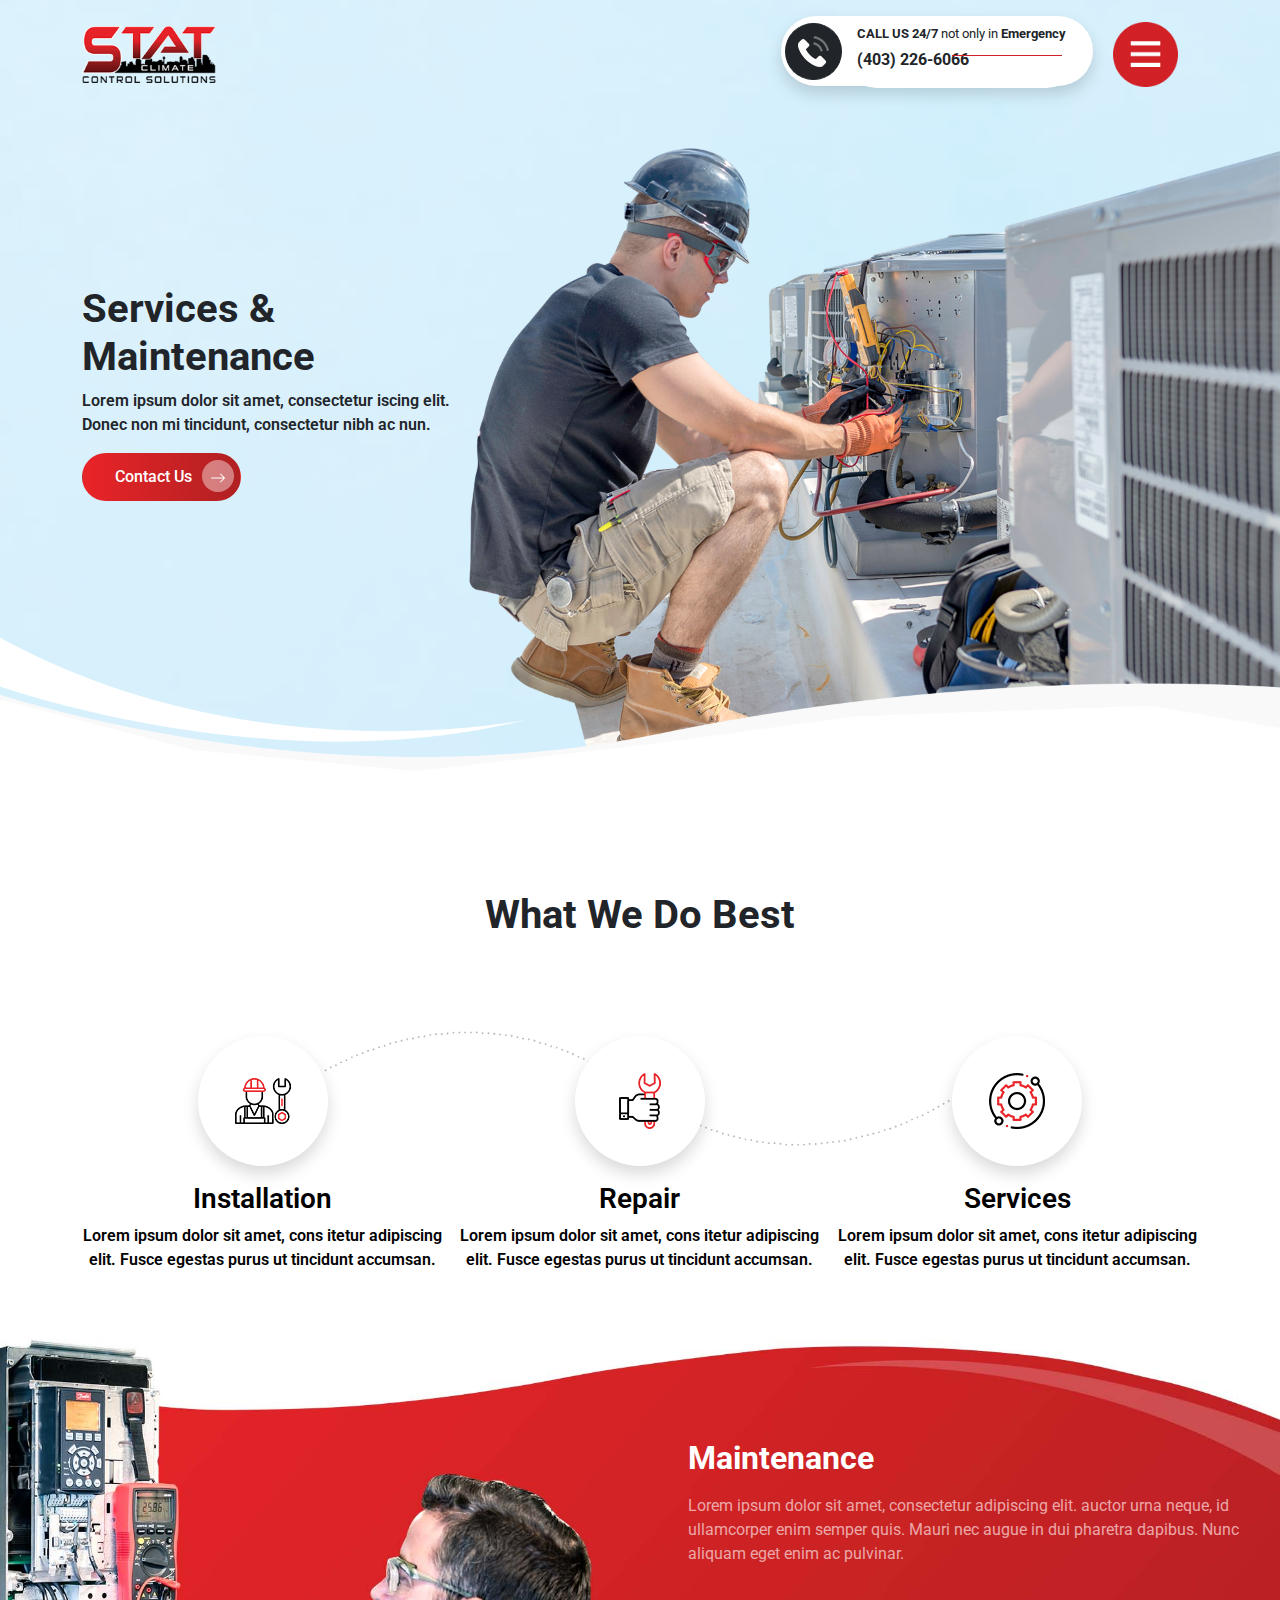
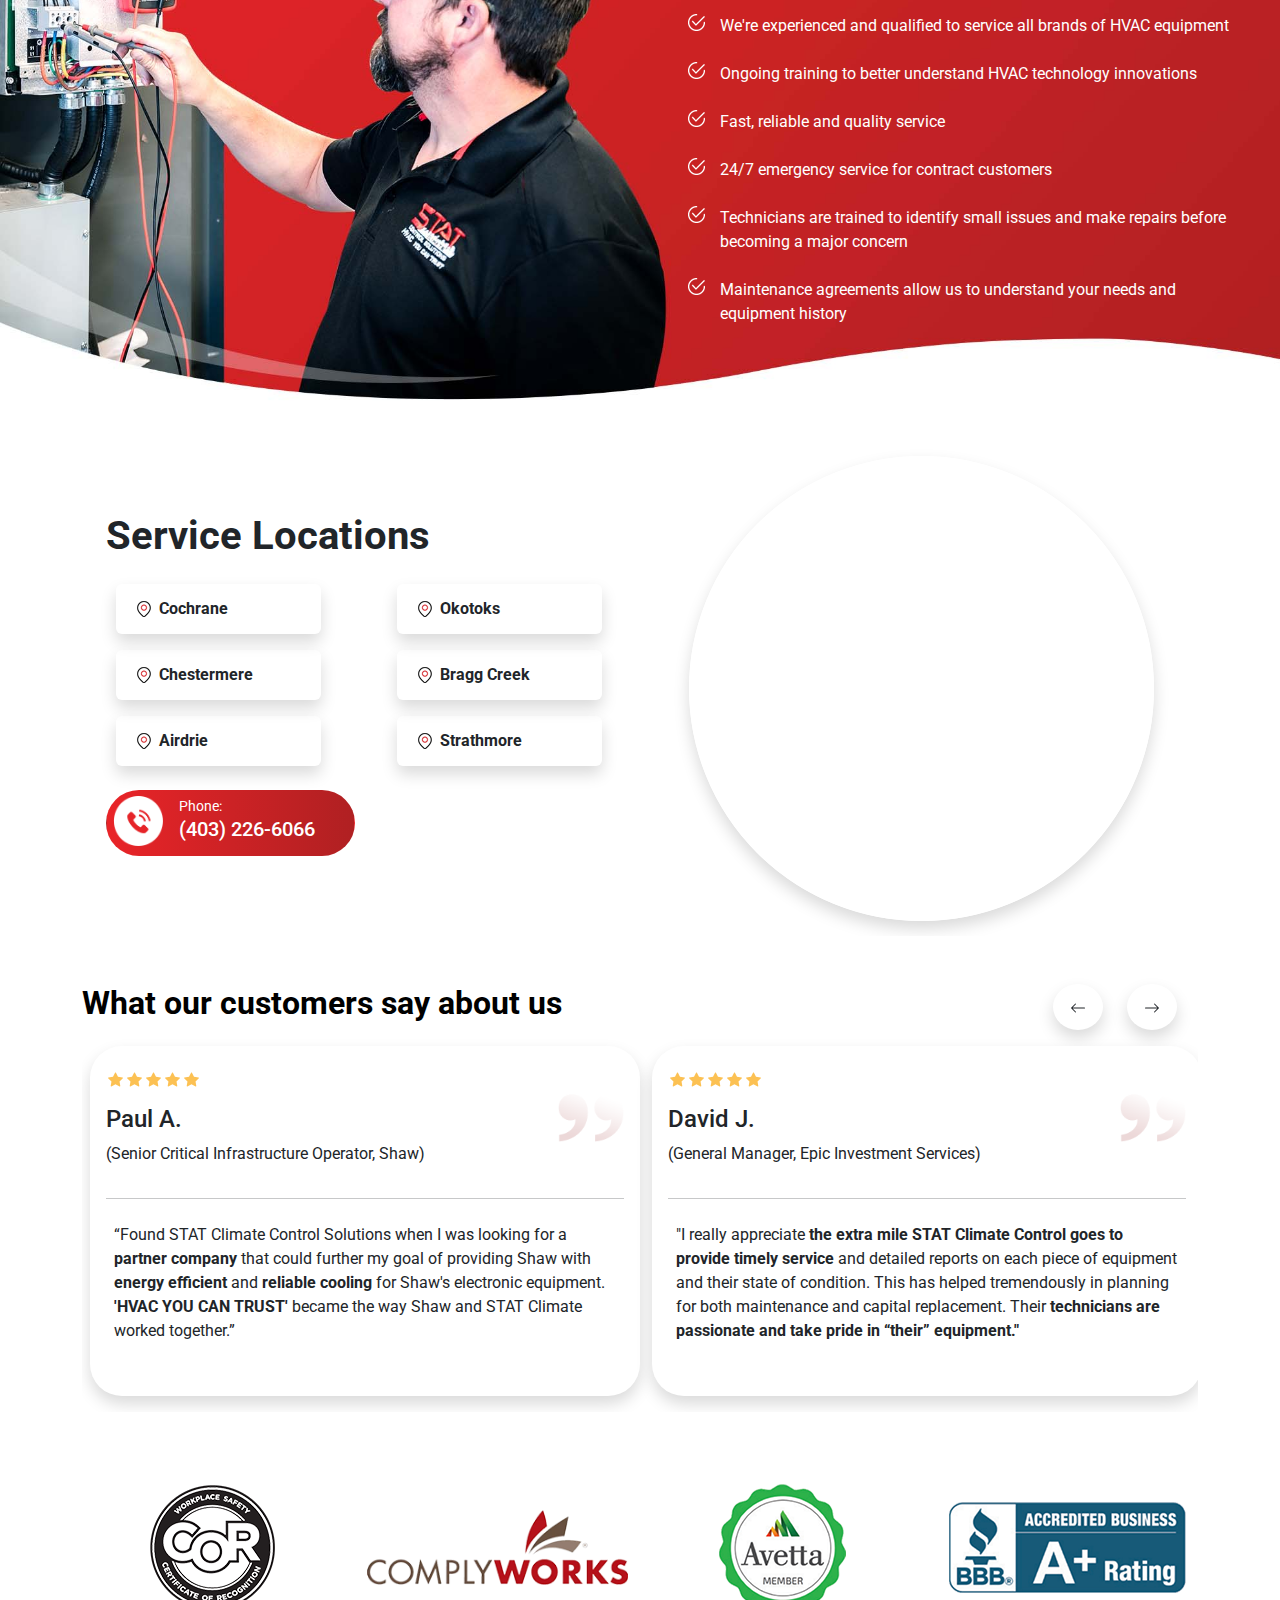
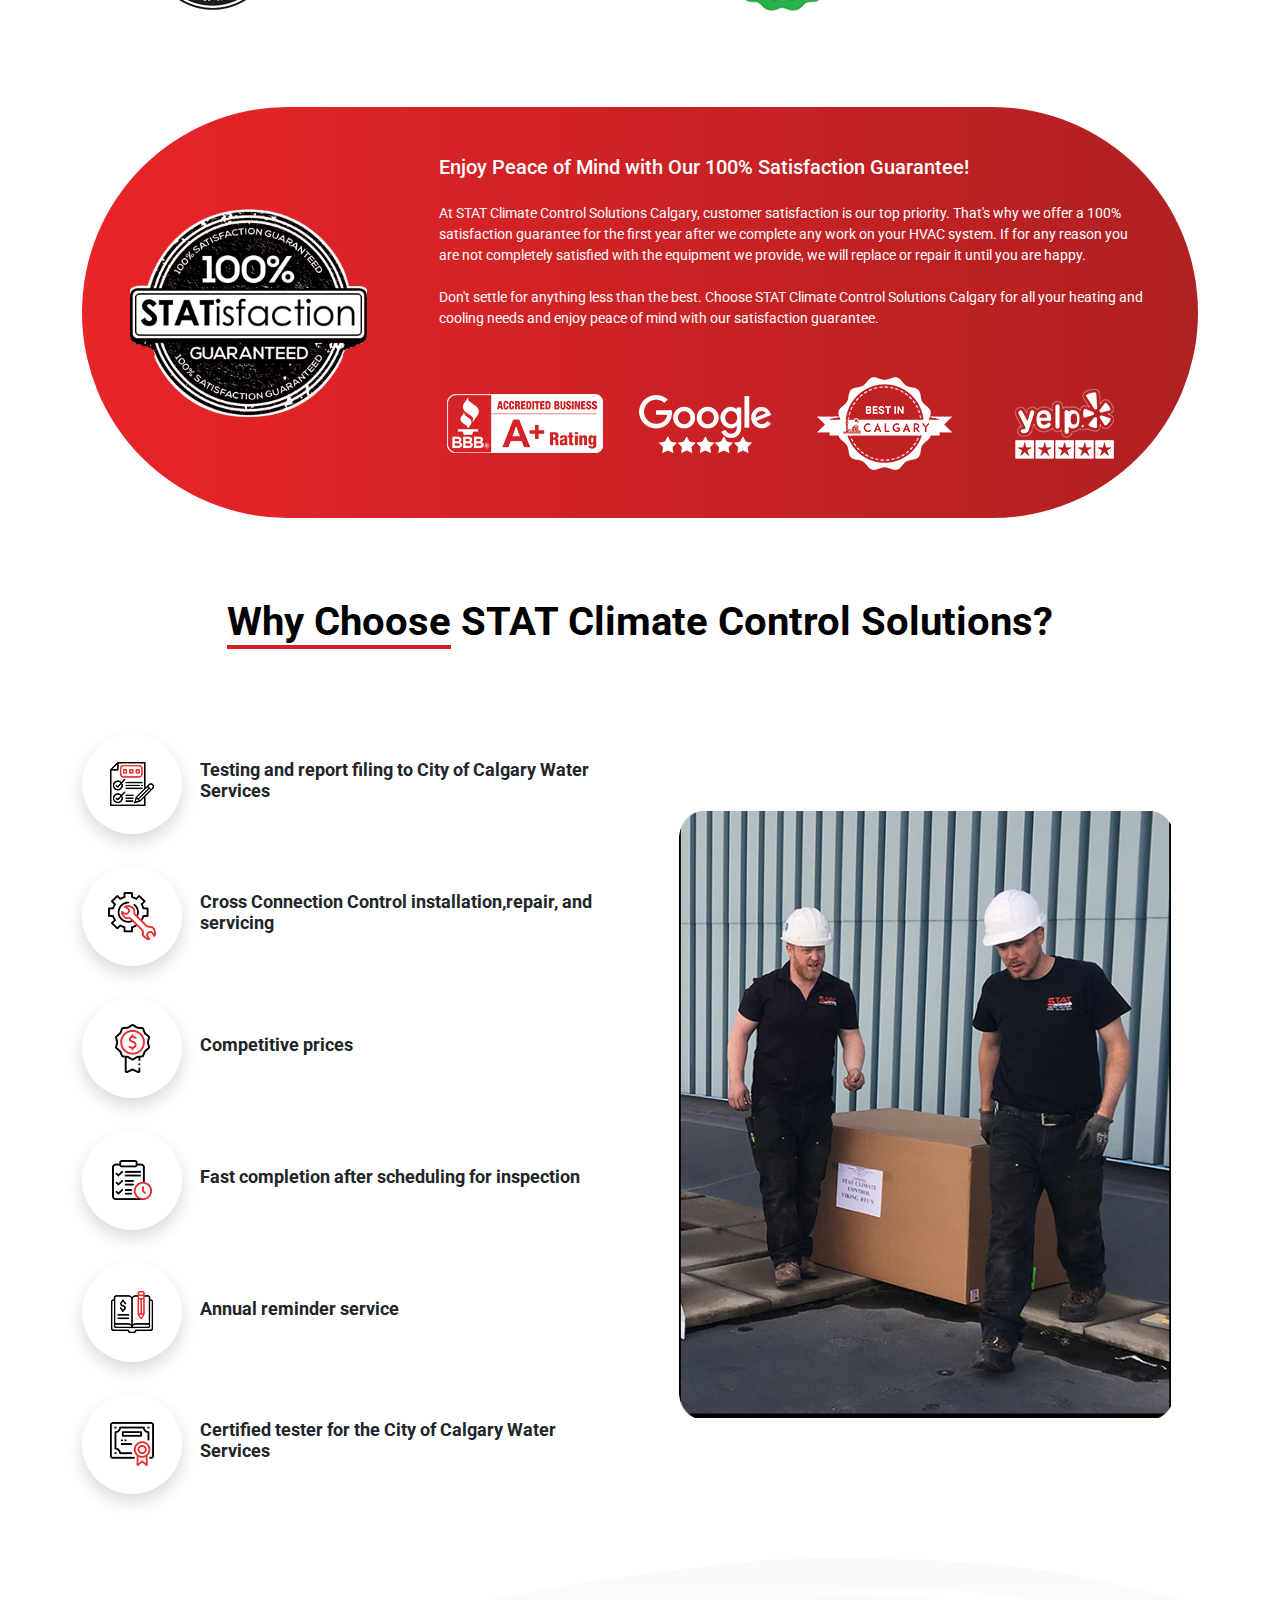
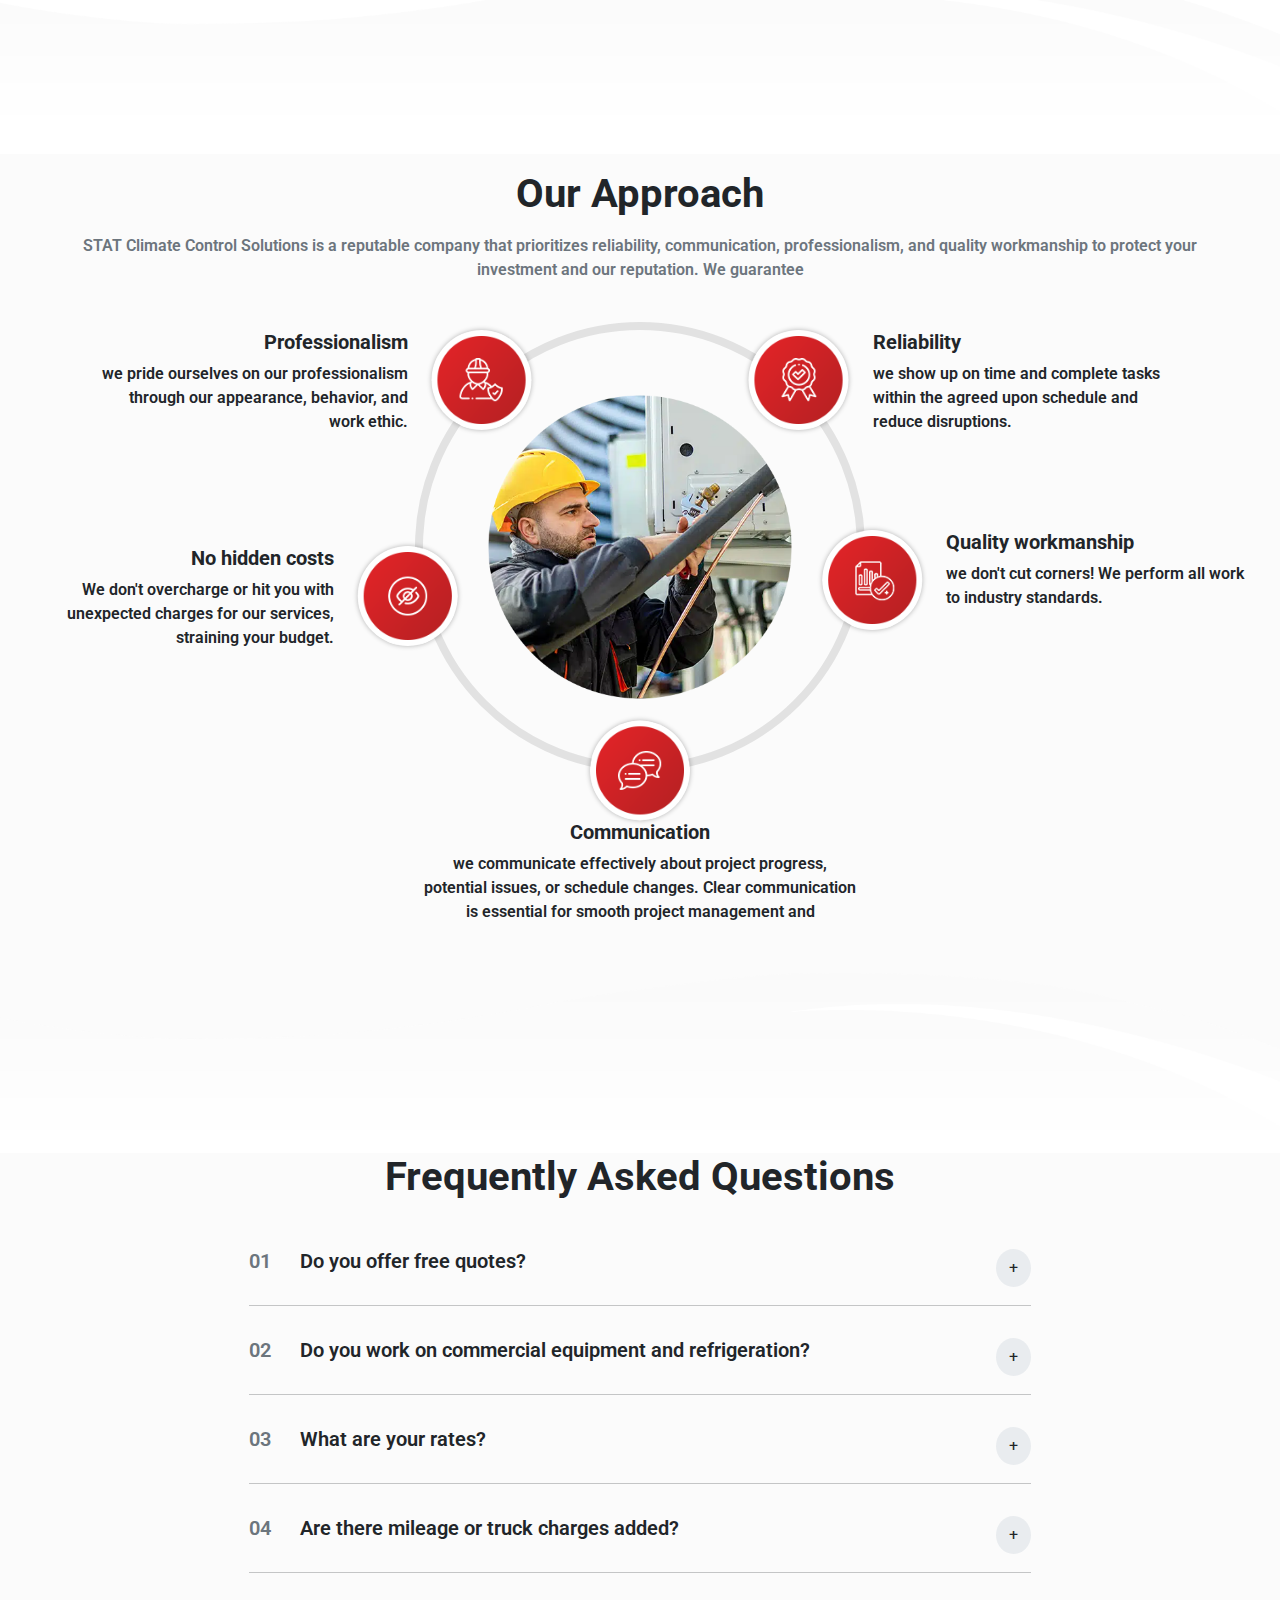
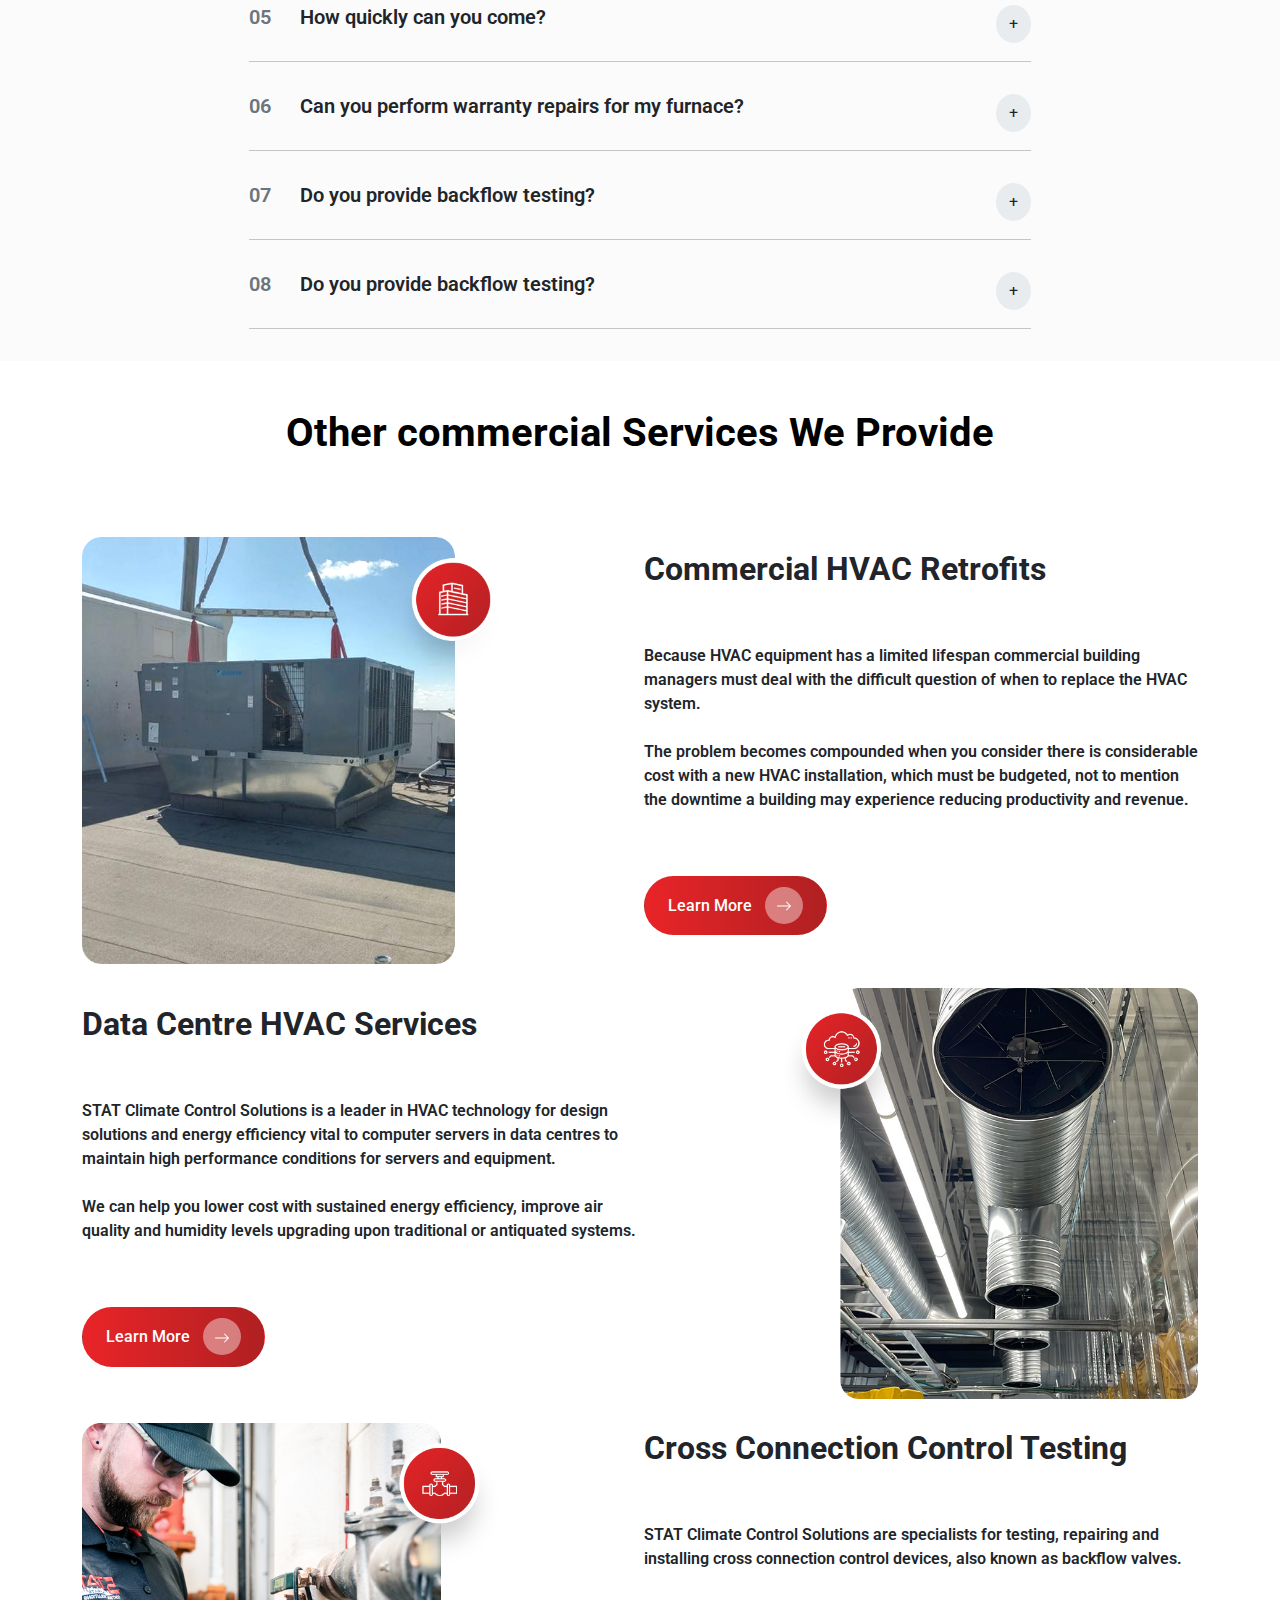
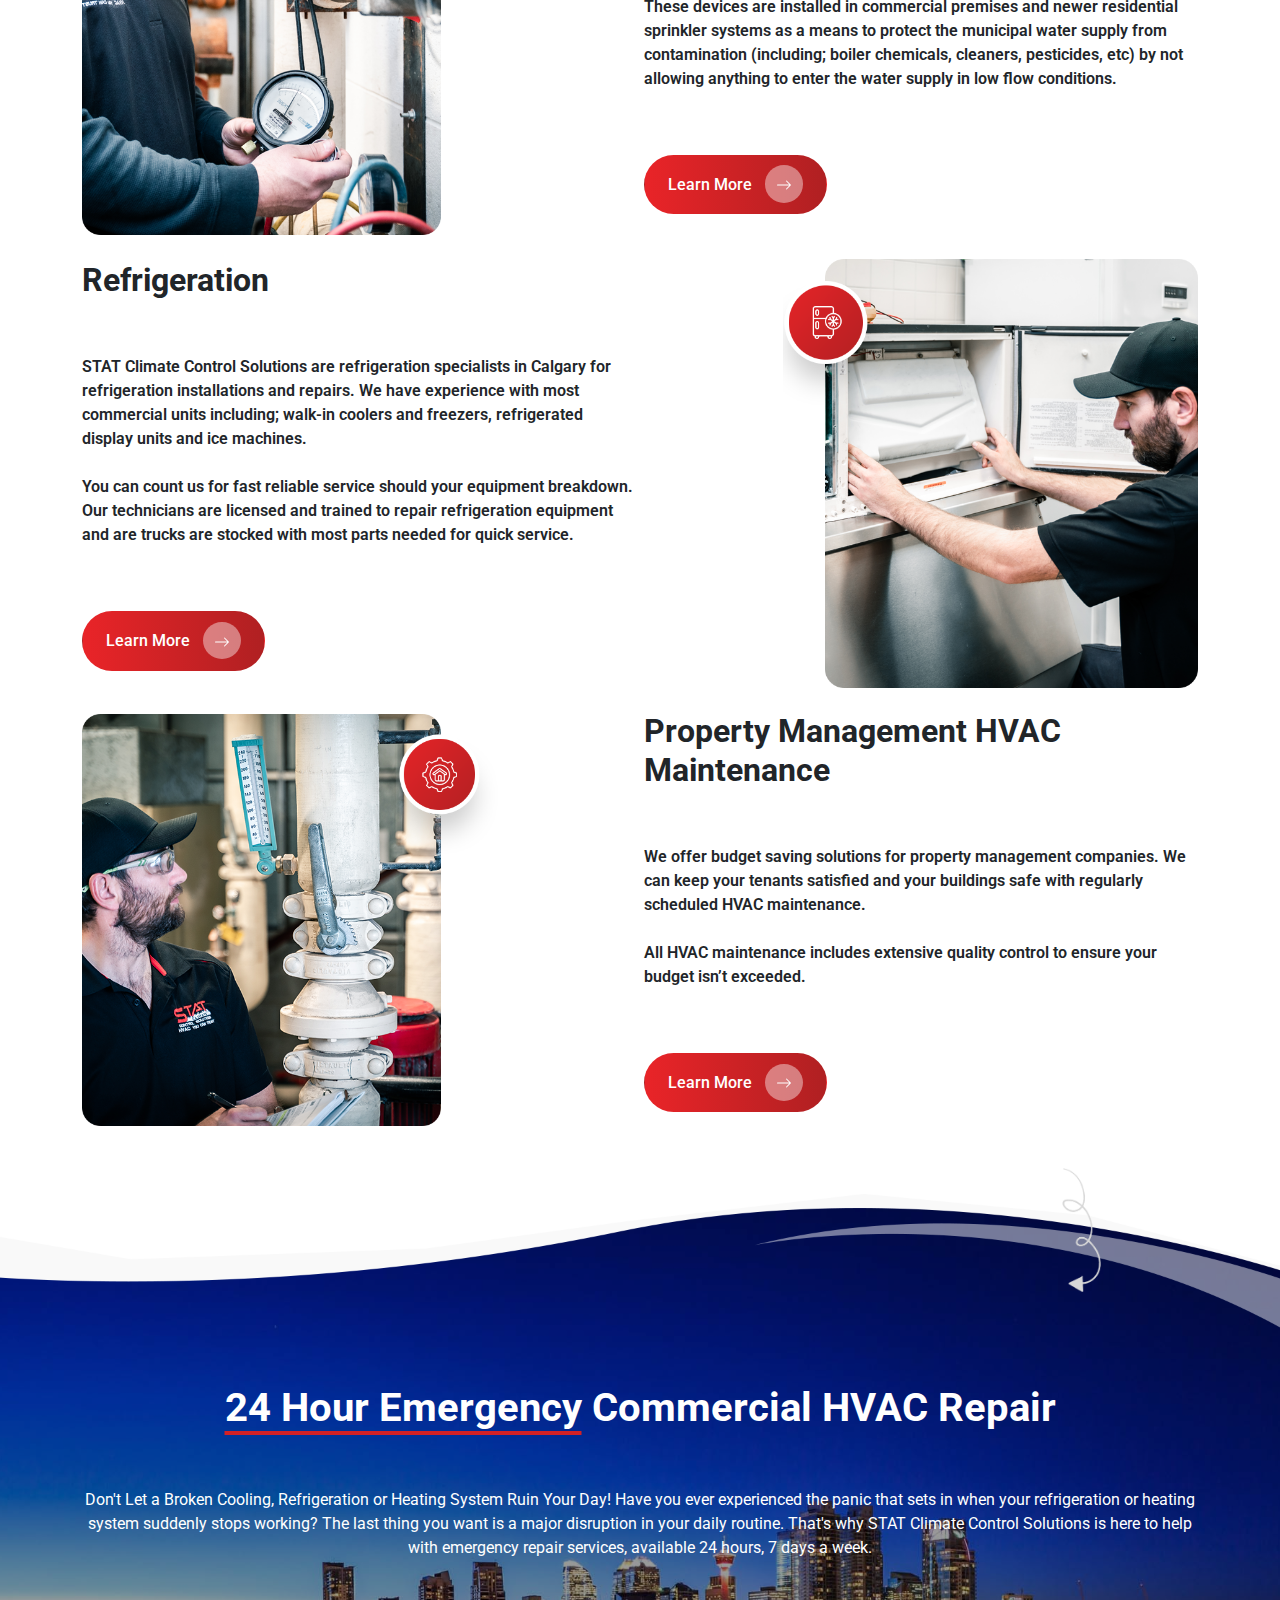
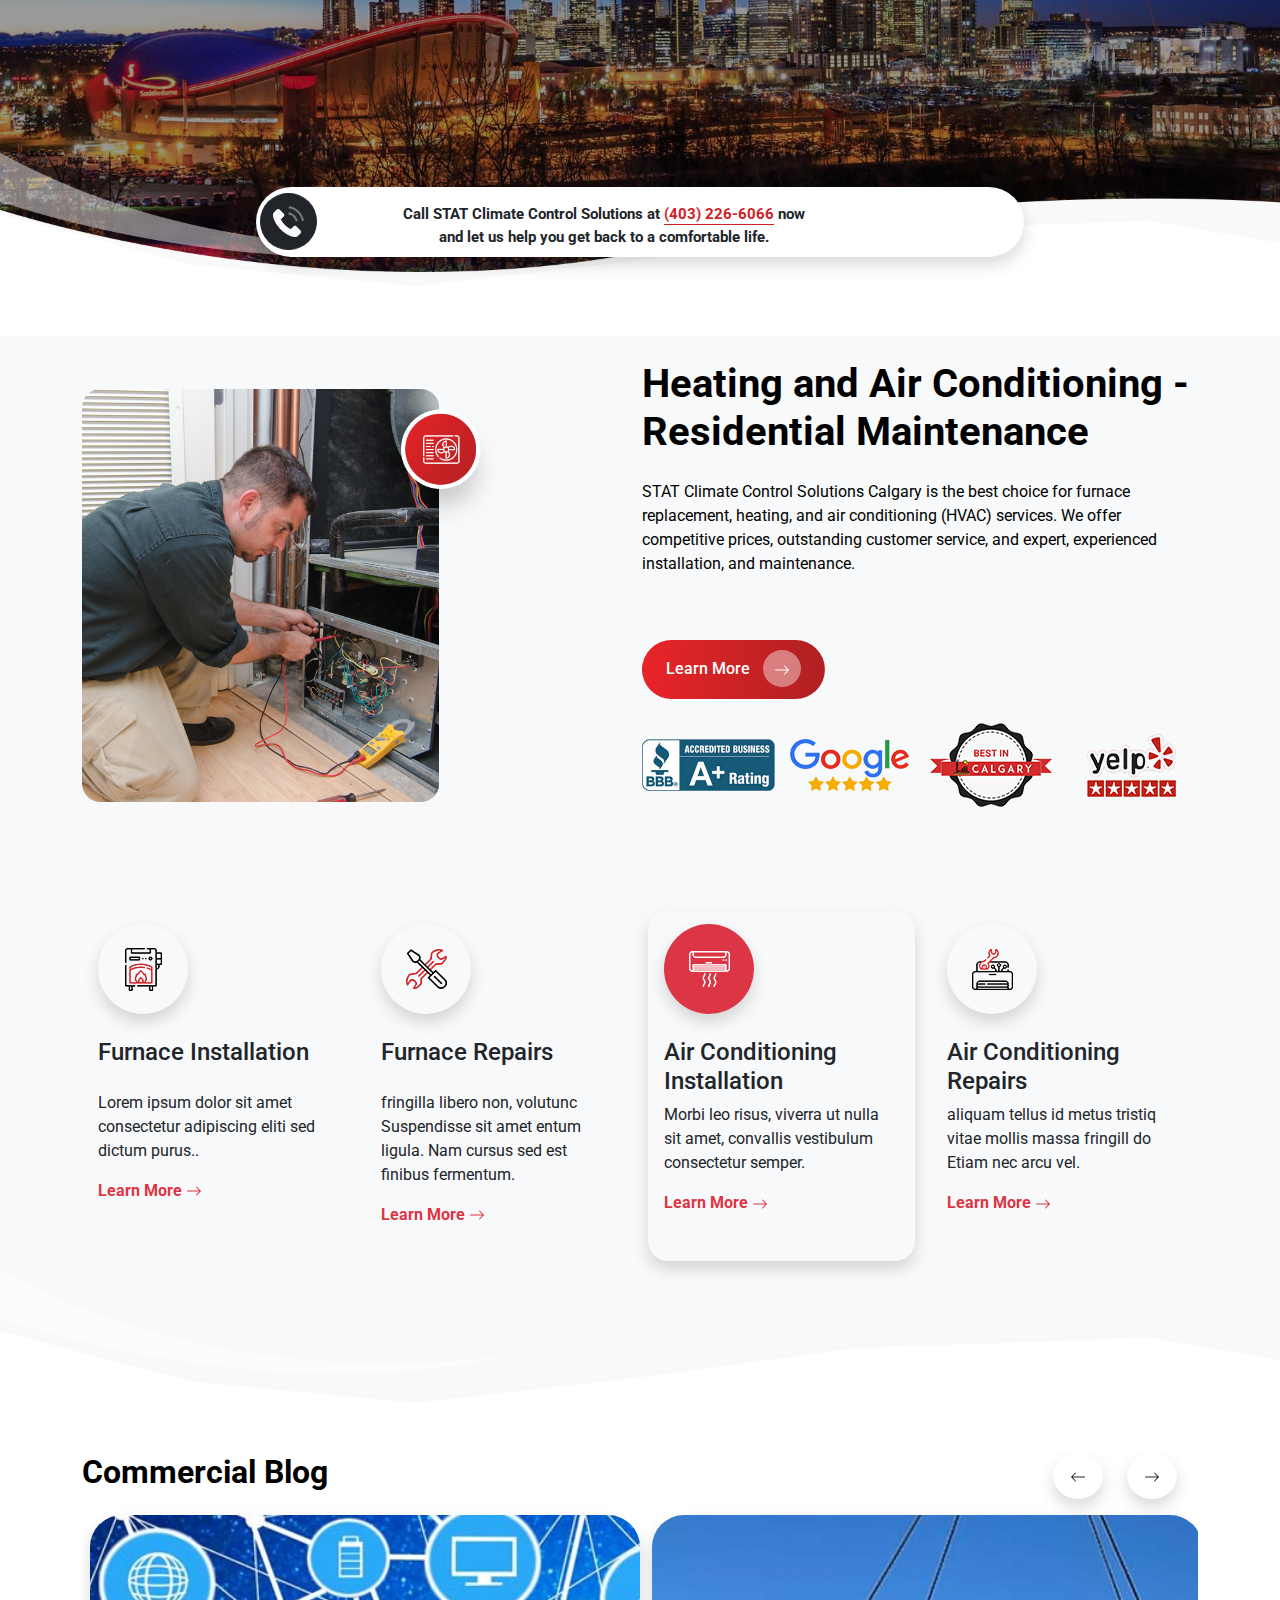
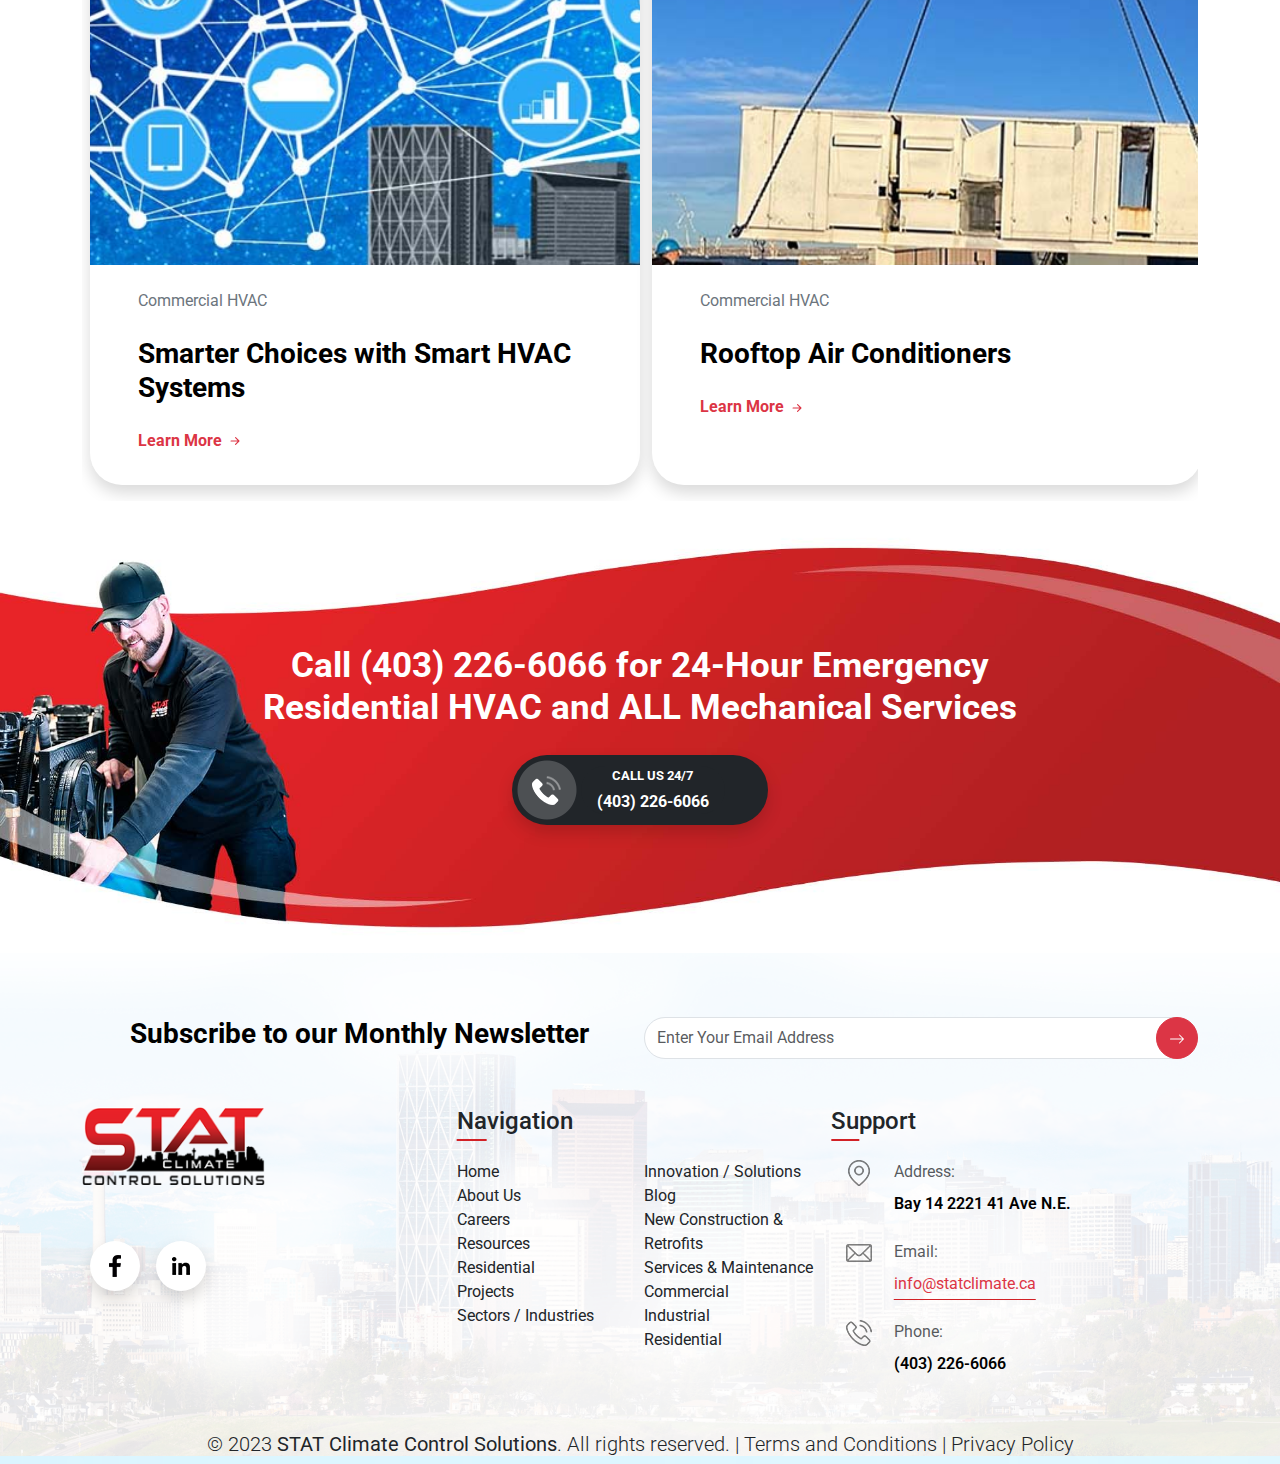
==== index.html @ 150f5dcd "update" ====
<!DOCTYPE html>
<html lang="en">

<head>
    <meta charset="UTF-8">
    <meta name="viewport" content="width=device-width, initial-scale=1.0">
    <title>Stat</title>

    <link rel="stylesheet" href="css/bootstrap.min.css">
    <link rel="stylesheet" href="css/style.css">
    <link rel="stylesheet" href="css/responsive.css">

</head>

<body>
    <!-- loader -->
    <!-- <div id="loader"><img class="logo-load" src="images/logo.png" alt="stat"></div> -->

    <!-- scrol-top -->
    <div id="scroll"><svg xmlns="http://www.w3.org/2000/svg" width="16" height="16" fill="currentColor"
            class="bi bi-arrow-up" viewBox="0 0 16 16">
            <path fill-rule="evenodd"
                d="M8 15a.5.5 0 0 0 .5-.5V2.707l3.146 3.147a.5.5 0 0 0 .708-.708l-4-4a.5.5 0 0 0-.708 0l-4 4a.5.5 0 1 0 .708.708L7.5 2.707V14.5a.5.5 0 0 0 .5.5z" />
        </svg></div>


    <!-- header and hero image section -->
    <header class="pt-3">
        <div class="container">
            <div class="d-flex align-items-center">
                <div class="logo">
                    <img src="images/logo.png" alt="stat">
                </div>
                <div class="contact-menu">
                    <div
                        class="input-group btn-1 d-flex align-items-center p-0 bg-white group-call rounded-pill shadow">
                        <a href="(403) 226-6066"
                            class="btn ms-1 btn-dark rounded-circle d-flex align-items-center call-button" type="button"
                            id="button-addon1"><img src="images/phoneIcon.png" alt="phone"></a>
                        <div class="bg-white px-3 rounded-pill">
                            <p class="call-us pt-2 pb-0 m-0"><b>CALL US 24/7</b> not only in <b>Emergency</b></p>
                            <p class="phone-number m-0 pb-0 pt-1"><b>(403) 226-6066</b>
                            <div class="line"></div>
                            </p>
                        </div>
                    </div>
                    <a href="(403) 226-6066"
                        class="btn btn-2 btn-dark rounded-circle d-flex align-items-center call-button2" type="button"
                        id="button-addon1"><img src="images/phoneIcon.png" alt="phone"></a>
                    <button class="btn menu-btn bg-transparent border-0" type="button" data-bs-toggle="offcanvas"
                        data-bs-target="#offcanvasRight" aria-controls="offcanvasRight"><img class="menu"
                            src="images/menu.png" alt="menu"></button>

                    <div class="offcanvas offcanvas-end" tabindex="-1" id="offcanvasRight"
                        aria-labelledby="offcanvasRightLabel">
                        <div class="offcanvas-header">
                            <h5 class="offcanvas-title" id="offcanvasRightLabel"><img src="images/logo.png" alt="stat"
                                    class="w-25"></h5>
                            <button type="button" class="btn-close" data-bs-dismiss="offcanvas"
                                aria-label="Close"></button>
                        </div>
                        <div class="offcanvas-body">
                            <ul class="navbar-nav">
                                <li class="nav-item"><a href="#" class="nav-link fs-4">Home</a></li>
                                <li class="nav-item"><a href="#" class="nav-link fs-4">Service</a></li>
                                <li class="nav-item"><a href="#" class="nav-link fs-4">Contact</a></li>
                            </ul>
                        </div>
                    </div>
                </div>
            </div>
        </div>
        <section class="hero">
            <div class="container">
                <div class="row g-1 align-items-center">
                    <div class="col-12 col-lg-4">
                        <div class="hero-content">
                            <h1 class="fw-bold">Services & <br />
                                Maintenance</h1>
                            <p class="fw-semibold">Lorem ipsum dolor sit amet, consectetur
                                iscing elit. Donec non mi tincidunt,
                                consectetur nibh ac nun.</p>
                            <a href="#" class="btn btn-red rounded-pill">Contact Us <div class="arrow-right"><svg
                                        xmlns="http://www.w3.org/2000/svg" width="16" height="16" fill="currentColor"
                                        class="bi bi-arrow-right" viewBox="0 0 16 16">
                                        <path fill-rule="evenodd"
                                            d="M1 8a.5.5 0 0 1 .5-.5h11.793l-3.147-3.146a.5.5 0 0 1 .708-.708l4 4a.5.5 0 0 1 0 .708l-4 4a.5.5 0 0 1-.708-.708L13.293 8.5H1.5A.5.5 0 0 1 1 8z" />
                                    </svg></div></a>
                        </div>
                    </div>

                </div>

            </div>
            <img class="w-100 res" src="images/hero1.png" alt="stat">
            <img class="w-100 shape1 pt-xxl-3 pt-2" src="images/shape.png" alt="stat">
        </section>
    </header>


    <!-- what we do best section -->
    <section class="best bg-white pb-2">
        <div class="container">
            <h1 class="text-center fw-bold">What We Do Best</h1>
            <div class="row g-3 justify-content-center lineShape mt-5">
                <div class="col-12 col-md-4">
                    <div class="card-box d-flex d-md-block">
                        <div
                            class="mx-auto me-4 me-md-auto cart-img bg-white d-flex justify-content-center align-items-center rounded-circle shadow px-4 py-5">
                            <img src="images/cart-1.png" alt="installation">
                        </div>
                        <div class="card-sec pt-3">
                            <h3 class="text-start text-md-center fw-semibold text-black">Installation</h3>
                            <p class="text-start text-md-center text-black fw-semibold">Lorem ipsum dolor sit amet, cons
                                itetur adipiscing elit. Fusce egestas purus ut tincidunt accumsan.</p>
                        </div>
                    </div>
                </div>
                <div class="col-12 col-md-4">
                    <div class="card-box d-flex d-md-block">
                        <div
                            class="mx-auto me-4 me-md-auto bg-white cart-img d-flex justify-content-center align-items-center rounded-circle shadow p-5">
                            <img src="images/cart-2.png" alt="installation">
                        </div>
                        <div class="card-sec pt-3">
                            <h3 class="text-start text-md-center fw-semibold text-black">Repair</h3>
                            <p class="text-start text-md-center text-black fw-semibold">Lorem ipsum dolor sit amet, cons
                                itetur adipiscing elit. Fusce egestas purus ut tincidunt accumsan.</p>
                        </div>
                    </div>
                </div>
                <div class="col-12 col-md-4">
                    <div class="card-box d-flex d-md-block">
                        <div
                            class="mx-auto me-4 me-md-auto cart-img bg-white d-flex justify-content-center align-items-center rounded-circle shadow p-5">
                            <img src="images/cart-3.png" alt="installation">
                        </div>
                        <div class="card-sec pt-3">
                            <h3 class="text-start text-md-center fw-semibold text-black">Services</h3>
                            <p class="text-start text-md-center text-black fw-semibold">Lorem ipsum dolor sit amet, cons
                                itetur adipiscing elit. Fusce egestas purus ut tincidunt accumsan.</p>
                        </div>
                    </div>
                </div>
            </div>
        </div>
    </section>

    <!-- maintenance section -->
    <section class="maintenance">
        <img class="w-100 rot img-maintin" src="images/shape7.png" alt="stat">
        <div class="row p-0 item flex-wrap-reverse">
            <div class="col-12 col-lg-6 p-0 m-0">
                <div class="img-maintin">
                    <img class="w-100" src="images/meter.png" alt="meter">
                </div>
            </div>
            <div class="col-12 col-lg-6 p-0 m-0">
                <div class="maintain px-5">

                    <h2 class="fw-bold text-white man">Maintenance</h2>
                    <p class="redish pt-2">Lorem ipsum dolor sit amet, consectetur adipiscing elit.
                        auctor urna neque, id ullamcorper enim semper quis. Mauri
                        nec augue in dui pharetra dapibus.
                        Nunc aliquam eget enim ac pulvinar.</p>
                    <ul class="pt-2 ps-4 list-mantain">
                        <li class="text-white ps-2 pt-4 mt-0">We're experienced and qualified to service all brands
                            of HVAC equipment</li>
                        <li class="text-white ps-2 pt-4 mt-0">Ongoing training to better understand HVAC technology
                            innovations</li>
                        <li class="text-white ps-2 pt-4 mt-0">Fast, reliable and quality service</li>
                        <li class="text-white ps-2 pt-4 mt-0">24/7 emergency service for contract customers
                        </li>
                        <li class="text-white ps-2 pt-4 mt-0">Technicians are trained to identify small issues and make
                            repairs before becoming a major concern</li>
                        <li class="text-white ps-2 pt-4 mt-0">Maintenance agreements allow us to understand your
                            needs and equipment history</li>
                    </ul>
                </div>
            </div>
        </div>

    </section>

    <!-- service location -->
    <section class="location bg-white pb-2">
        <div class="container">
            <div class="row g-2 align-items-center">
                <div class="col-12 col-lg-6">
                    <div class="location-link mx-auto text-center">
                        <h1 class="fw-bold text-center text-lg-start ms-lg-4">Service Locations</h1>
                        <div class="row g-2 justify-content-center pt-3">
                            <div class="col-12 col-sm-6"><a href="#"
                                    class="btn w-75 location-btn fw-bold shadow py-2 my-2 my-sm-0 border-5 px-3"><img
                                        class="me-2" src="images/location.png" alt="Cochrane">Cochrane</a></div>
                            <div class="col-12 col-sm-6">
                                <a href="#"
                                    class="btn w-75 location-btn fw-bold shadow py-2 my-2 my-sm-0 border-5 px-3"><img
                                        class="me-2" src="images/location.png" alt="Okotoks">Okotoks</a>
                            </div>
                        </div>
                        <div class="row g-2 justify-content-center pt-3">
                            <div class="col-12 col-sm-6"><a href="#"
                                    class="btn w-75 location-btn fw-bold shadow py-2 my-2 my-sm-0 border-5 px-3"><img
                                        class="me-2" src="images/location.png" alt="Chestermere">Chestermere</a></div>
                            <div class="col-12 col-sm-6">
                                <a href="#"
                                    class="btn w-75 location-btn fw-bold shadow py-2 my-2 my-sm-0 border-5 px-3"><img
                                        class="me-2" src="images/location.png" alt="Bragg Creek">Bragg Creek</a>
                            </div>
                        </div>
                        <div class="row g-2 justify-content-center pt-3">
                            <div class="col-12 col-sm-6"><a href="#"
                                    class="btn w-75 location-btn fw-bold shadow py-2 my-2 my-sm-0 border-5 px-3"><img
                                        class="me-2" src="images/location.png" alt="Airdrie ">Airdrie</a></div>
                            <div class="col-12 col-sm-6">
                                <a href="#"
                                    class="btn w-75 location-btn fw-bold shadow py-2 my-2 my-sm-0 border-5 px-3"><img
                                        class="me-2" src="images/location.png" alt="Strathmore ">Strathmore</a>
                            </div>
                        </div>
                    </div>
                    <div class="location-phone">
                        <a href="(403) 226-6066"
                            class="btn locat-btn mt-4 text-center mx-auto text-lg-start ms-lg-4 rounded-pill d-flex">
                            <img class="call" src="images/location-phone.png" alt="(403) 226-6066">
                            <div class="location-btn-content text-start ps-3">
                                <p class="m-0 text-white">Phone:</p>
                                <h5 class="text-white">(403) 226-6066</h5>
                            </div>
                        </a>
                    </div>
                </div>
                <div class="col-12 col-lg-6">
                    <div class="mapL mx-auto text-center">
                        <iframe class="rounded-circle shadow location-map"
                            src="https://www.google.com/maps/embed?pb=!1m18!1m12!1m3!1d3028.9837047188635!2d72.7840301759169!3d40.60818317140952!2m3!1f0!2f0!3f0!3m2!1i1024!2i768!4f13.1!3m3!1m2!1s0x38bdaa122221ba23%3A0x54b5fd2f46f136e1!2sOsh%20International%20Airport!5e0!3m2!1sen!2skg!4v1686905653259!5m2!1sen!2skg"
                            loading="lazy" referrerpolicy="no-referrer-when-downgrade"></iframe>
                    </div>
                </div>
            </div>
        </div>
    </section>

    <!-- about -->
    <section class="about bg-white pt-5 pb-4">
        <div class="container">
            <div class="row align-items-center">
                <div class="col-12 col-lg-10">
                    <h2 class="fw-bold text-black text-center text-lg-start">What our customers say about us</h2>
                </div>
                <div class="col-12 col-lg-2 d-none d-lg-block">
                    <div class="row justify-content-center">
                        <div class="text-end col-6"><button id="prev"
                                class="btn arrow-btn bg-white shadow rounded-circle border-5"><svg
                                    xmlns="http://www.w3.org/2000/svg" width="16" height="16" fill="currentColor"
                                    class="bi bi-arrow-left" viewBox="0 0 16 16">
                                    <path fill-rule="evenodd"
                                        d="M15 8a.5.5 0 0 0-.5-.5H2.707l3.147-3.146a.5.5 0 1 0-.708-.708l-4 4a.5.5 0 0 0 0 .708l4 4a.5.5 0 0 0 .708-.708L2.707 8.5H14.5A.5.5 0 0 0 15 8z" />
                                </svg></button>
                        </div>
                        <div class="text-start col-6"><button id="next"
                                class="btn arrow-btn bg-white shadow rounded-circle border-5"><svg
                                    xmlns="http://www.w3.org/2000/svg" width="16" height="16" fill="currentColor"
                                    class="bi bi-arrow-right" viewBox="0 0 16 16">
                                    <path fill-rule="evenodd"
                                        d="M1 8a.5.5 0 0 1 .5-.5h11.793l-3.147-3.146a.5.5 0 0 1 .708-.708l4 4a.5.5 0 0 1 0 .708l-4 4a.5.5 0 0 1-.708-.708L13.293 8.5H1.5A.5.5 0 0 1 1 8z" />
                                </svg></button>
                        </div>
                    </div>
                </div>
            </div>
            <div class="container-mine">
                <div class="contentsli" id="content">
                    <div class="contentst py-3 px-2">
                        <div class="col-md-6 col-12 shr">
                            <div class="card-about shadow rounded-5 py-2 px-3">
                                <div class="row align-items-center">
                                    <div class="col-10">
                                        <div class="review py-3">
                                            <div class="d-flex">
                                                <svg xmlns="http://www.w3.org/2000/svg" width="15" height="15"
                                                    fill="currentColor" class="bi bi-star-fill" viewBox="0 0 16 16">
                                                    <path
                                                        d="M3.612 15.443c-.386.198-.824-.149-.746-.592l.83-4.73L.173 6.765c-.329-.314-.158-.888.283-.95l4.898-.696L7.538.792c.197-.39.73-.39.927 0l2.184 4.327 4.898.696c.441.062.612.636.282.95l-3.522 3.356.83 4.73c.078.443-.36.79-.746.592L8 13.187l-4.389 2.256z" />
                                                </svg>
                                                <svg xmlns="http://www.w3.org/2000/svg" width="15" height="15"
                                                    fill="currentColor" class="bi bi-star-fill" viewBox="0 0 16 16">
                                                    <path
                                                        d="M3.612 15.443c-.386.198-.824-.149-.746-.592l.83-4.73L.173 6.765c-.329-.314-.158-.888.283-.95l4.898-.696L7.538.792c.197-.39.73-.39.927 0l2.184 4.327 4.898.696c.441.062.612.636.282.95l-3.522 3.356.83 4.73c.078.443-.36.79-.746.592L8 13.187l-4.389 2.256z" />
                                                </svg>
                                                <svg xmlns="http://www.w3.org/2000/svg" width="15" height="15"
                                                    fill="currentColor" class="bi bi-star-fill" viewBox="0 0 16 16">
                                                    <path
                                                        d="M3.612 15.443c-.386.198-.824-.149-.746-.592l.83-4.73L.173 6.765c-.329-.314-.158-.888.283-.95l4.898-.696L7.538.792c.197-.39.73-.39.927 0l2.184 4.327 4.898.696c.441.062.612.636.282.95l-3.522 3.356.83 4.73c.078.443-.36.79-.746.592L8 13.187l-4.389 2.256z" />
                                                </svg>
                                                <svg xmlns="http://www.w3.org/2000/svg" width="15" height="15"
                                                    fill="currentColor" class="bi bi-star-fill" viewBox="0 0 16 16">
                                                    <path
                                                        d="M3.612 15.443c-.386.198-.824-.149-.746-.592l.83-4.73L.173 6.765c-.329-.314-.158-.888.283-.95l4.898-.696L7.538.792c.197-.39.73-.39.927 0l2.184 4.327 4.898.696c.441.062.612.636.282.95l-3.522 3.356.83 4.73c.078.443-.36.79-.746.592L8 13.187l-4.389 2.256z" />
                                                </svg>
                                                <svg xmlns="http://www.w3.org/2000/svg" width="15" height="15"
                                                    fill="currentColor" class="bi bi-star-fill" viewBox="0 0 16 16">
                                                    <path
                                                        d="M3.612 15.443c-.386.198-.824-.149-.746-.592l.83-4.73L.173 6.765c-.329-.314-.158-.888.283-.95l4.898-.696L7.538.792c.197-.39.73-.39.927 0l2.184 4.327 4.898.696c.441.062.612.636.282.95l-3.522 3.356.83 4.73c.078.443-.36.79-.746.592L8 13.187l-4.389 2.256z" />
                                                </svg>
                                            </div>
                                        </div>
                                        <h4>Paul A.</h4>
                                        <p>(Senior Critical Infrastructure Operator, Shaw)</p>
                                    </div>
                                    <div class="col-2"><img class="img-fluid" src="images/comma.png" alt="stat"></div>
                                </div>
                                <hr>
                                <div class="content p-2">
                                    <p>“Found STAT Climate Control Solutions when I was
                                        looking for a <b>partner company</b> that could further my goal of providing
                                        Shaw
                                        with
                                        <b>energy efficient</b> and
                                        <b>reliable cooling</b> for Shaw's electronic equipment. <b>'HVAC YOU CAN
                                            TRUST'</b>
                                        became the way Shaw and STAT Climate worked
                                        together.”
                                    </p>
                                </div>
                            </div>
                        </div>
                        <div class="col-md-6 col-12 shr">
                            <div class="card-about shadow rounded-5 py-2 px-3">
                                <div class="row align-items-center">
                                    <div class="col-10">
                                        <div class="review py-3">
                                            <div class="d-flex">
                                                <svg xmlns="http://www.w3.org/2000/svg" width="15" height="15"
                                                    fill="currentColor" class="bi bi-star-fill" viewBox="0 0 16 16">
                                                    <path
                                                        d="M3.612 15.443c-.386.198-.824-.149-.746-.592l.83-4.73L.173 6.765c-.329-.314-.158-.888.283-.95l4.898-.696L7.538.792c.197-.39.73-.39.927 0l2.184 4.327 4.898.696c.441.062.612.636.282.95l-3.522 3.356.83 4.73c.078.443-.36.79-.746.592L8 13.187l-4.389 2.256z" />
                                                </svg>
                                                <svg xmlns="http://www.w3.org/2000/svg" width="15" height="15"
                                                    fill="currentColor" class="bi bi-star-fill" viewBox="0 0 16 16">
                                                    <path
                                                        d="M3.612 15.443c-.386.198-.824-.149-.746-.592l.83-4.73L.173 6.765c-.329-.314-.158-.888.283-.95l4.898-.696L7.538.792c.197-.39.73-.39.927 0l2.184 4.327 4.898.696c.441.062.612.636.282.95l-3.522 3.356.83 4.73c.078.443-.36.79-.746.592L8 13.187l-4.389 2.256z" />
                                                </svg>
                                                <svg xmlns="http://www.w3.org/2000/svg" width="15" height="15"
                                                    fill="currentColor" class="bi bi-star-fill" viewBox="0 0 16 16">
                                                    <path
                                                        d="M3.612 15.443c-.386.198-.824-.149-.746-.592l.83-4.73L.173 6.765c-.329-.314-.158-.888.283-.95l4.898-.696L7.538.792c.197-.39.73-.39.927 0l2.184 4.327 4.898.696c.441.062.612.636.282.95l-3.522 3.356.83 4.73c.078.443-.36.79-.746.592L8 13.187l-4.389 2.256z" />
                                                </svg>
                                                <svg xmlns="http://www.w3.org/2000/svg" width="15" height="15"
                                                    fill="currentColor" class="bi bi-star-fill" viewBox="0 0 16 16">
                                                    <path
                                                        d="M3.612 15.443c-.386.198-.824-.149-.746-.592l.83-4.73L.173 6.765c-.329-.314-.158-.888.283-.95l4.898-.696L7.538.792c.197-.39.73-.39.927 0l2.184 4.327 4.898.696c.441.062.612.636.282.95l-3.522 3.356.83 4.73c.078.443-.36.79-.746.592L8 13.187l-4.389 2.256z" />
                                                </svg>
                                                <svg xmlns="http://www.w3.org/2000/svg" width="15" height="15"
                                                    fill="currentColor" class="bi bi-star-fill" viewBox="0 0 16 16">
                                                    <path
                                                        d="M3.612 15.443c-.386.198-.824-.149-.746-.592l.83-4.73L.173 6.765c-.329-.314-.158-.888.283-.95l4.898-.696L7.538.792c.197-.39.73-.39.927 0l2.184 4.327 4.898.696c.441.062.612.636.282.95l-3.522 3.356.83 4.73c.078.443-.36.79-.746.592L8 13.187l-4.389 2.256z" />
                                                </svg>
                                            </div>
                                        </div>
                                        <h4>David J.</h4>
                                        <p>(General Manager, Epic Investment Services)</p>
                                    </div>
                                    <div class="col-2"><img class="img-fluid" src="images/comma.png" alt="stat"></div>
                                </div>
                                <hr>
                                <div class="content p-2">
                                    <p>"I really appreciate <b>the extra mile STAT Climate Control goes to provide
                                            timely
                                            service</b> and detailed reports on each
                                        piece of equipment and their state of condition. This has helped tremendously in
                                        planning for both
                                        maintenance and capital replacement. Their <b>technicians are passionate and
                                            take
                                            pride
                                            in “their” equipment."</b></p>
                                </div>
                            </div>
                        </div>
                        <div class="col-md-6 col-12 shr">
                            <div class="card-about shadow rounded-5 py-2 px-3">
                                <div class="row align-items-center">
                                    <div class="col-10">
                                        <div class="review py-3">
                                            <div class="d-flex">
                                                <svg xmlns="http://www.w3.org/2000/svg" width="15" height="15"
                                                    fill="currentColor" class="bi bi-star-fill" viewBox="0 0 16 16">
                                                    <path
                                                        d="M3.612 15.443c-.386.198-.824-.149-.746-.592l.83-4.73L.173 6.765c-.329-.314-.158-.888.283-.95l4.898-.696L7.538.792c.197-.39.73-.39.927 0l2.184 4.327 4.898.696c.441.062.612.636.282.95l-3.522 3.356.83 4.73c.078.443-.36.79-.746.592L8 13.187l-4.389 2.256z" />
                                                </svg>
                                                <svg xmlns="http://www.w3.org/2000/svg" width="15" height="15"
                                                    fill="currentColor" class="bi bi-star-fill" viewBox="0 0 16 16">
                                                    <path
                                                        d="M3.612 15.443c-.386.198-.824-.149-.746-.592l.83-4.73L.173 6.765c-.329-.314-.158-.888.283-.95l4.898-.696L7.538.792c.197-.39.73-.39.927 0l2.184 4.327 4.898.696c.441.062.612.636.282.95l-3.522 3.356.83 4.73c.078.443-.36.79-.746.592L8 13.187l-4.389 2.256z" />
                                                </svg>
                                                <svg xmlns="http://www.w3.org/2000/svg" width="15" height="15"
                                                    fill="currentColor" class="bi bi-star-fill" viewBox="0 0 16 16">
                                                    <path
                                                        d="M3.612 15.443c-.386.198-.824-.149-.746-.592l.83-4.73L.173 6.765c-.329-.314-.158-.888.283-.95l4.898-.696L7.538.792c.197-.39.73-.39.927 0l2.184 4.327 4.898.696c.441.062.612.636.282.95l-3.522 3.356.83 4.73c.078.443-.36.79-.746.592L8 13.187l-4.389 2.256z" />
                                                </svg>
                                                <svg xmlns="http://www.w3.org/2000/svg" width="15" height="15"
                                                    fill="currentColor" class="bi bi-star-fill" viewBox="0 0 16 16">
                                                    <path
                                                        d="M3.612 15.443c-.386.198-.824-.149-.746-.592l.83-4.73L.173 6.765c-.329-.314-.158-.888.283-.95l4.898-.696L7.538.792c.197-.39.73-.39.927 0l2.184 4.327 4.898.696c.441.062.612.636.282.95l-3.522 3.356.83 4.73c.078.443-.36.79-.746.592L8 13.187l-4.389 2.256z" />
                                                </svg>
                                                <svg xmlns="http://www.w3.org/2000/svg" width="15" height="15"
                                                    fill="currentColor" class="bi bi-star-fill" viewBox="0 0 16 16">
                                                    <path
                                                        d="M3.612 15.443c-.386.198-.824-.149-.746-.592l.83-4.73L.173 6.765c-.329-.314-.158-.888.283-.95l4.898-.696L7.538.792c.197-.39.73-.39.927 0l2.184 4.327 4.898.696c.441.062.612.636.282.95l-3.522 3.356.83 4.73c.078.443-.36.79-.746.592L8 13.187l-4.389 2.256z" />
                                                </svg>
                                            </div>
                                        </div>
                                        <h4>Paul A.</h4>
                                        <p>(Senior Critical Infrastructure Operator, Shaw)</p>
                                    </div>
                                    <div class="col-2"><img class="img-fluid" src="images/comma.png" alt="stat"></div>
                                </div>
                                <hr>
                                <div class="content p-2">
                                    <p>“Found STAT Climate Control Solutions when I was
                                        looking for a <b>partner company</b> that could further my goal of providing
                                        Shaw
                                        with
                                        <b>energy efficient</b> and
                                        <b>reliable cooling</b> for Shaw's electronic equipment. <b>'HVAC YOU CAN
                                            TRUST'</b>
                                        became the way Shaw and STAT Climate worked
                                        together.”
                                    </p>
                                </div>
                            </div>
                        </div>
                        <div class="col-md-6 col-12 shr">
                            <div class="card-about shadow rounded-5 py-2 px-3">
                                <div class="row align-items-center">
                                    <div class="col-10">
                                        <div class="review py-3">
                                            <div class="d-flex">
                                                <svg xmlns="http://www.w3.org/2000/svg" width="15" height="15"
                                                    fill="currentColor" class="bi bi-star-fill" viewBox="0 0 16 16">
                                                    <path
                                                        d="M3.612 15.443c-.386.198-.824-.149-.746-.592l.83-4.73L.173 6.765c-.329-.314-.158-.888.283-.95l4.898-.696L7.538.792c.197-.39.73-.39.927 0l2.184 4.327 4.898.696c.441.062.612.636.282.95l-3.522 3.356.83 4.73c.078.443-.36.79-.746.592L8 13.187l-4.389 2.256z" />
                                                </svg>
                                                <svg xmlns="http://www.w3.org/2000/svg" width="15" height="15"
                                                    fill="currentColor" class="bi bi-star-fill" viewBox="0 0 16 16">
                                                    <path
                                                        d="M3.612 15.443c-.386.198-.824-.149-.746-.592l.83-4.73L.173 6.765c-.329-.314-.158-.888.283-.95l4.898-.696L7.538.792c.197-.39.73-.39.927 0l2.184 4.327 4.898.696c.441.062.612.636.282.95l-3.522 3.356.83 4.73c.078.443-.36.79-.746.592L8 13.187l-4.389 2.256z" />
                                                </svg>
                                                <svg xmlns="http://www.w3.org/2000/svg" width="15" height="15"
                                                    fill="currentColor" class="bi bi-star-fill" viewBox="0 0 16 16">
                                                    <path
                                                        d="M3.612 15.443c-.386.198-.824-.149-.746-.592l.83-4.73L.173 6.765c-.329-.314-.158-.888.283-.95l4.898-.696L7.538.792c.197-.39.73-.39.927 0l2.184 4.327 4.898.696c.441.062.612.636.282.95l-3.522 3.356.83 4.73c.078.443-.36.79-.746.592L8 13.187l-4.389 2.256z" />
                                                </svg>
                                                <svg xmlns="http://www.w3.org/2000/svg" width="15" height="15"
                                                    fill="currentColor" class="bi bi-star-fill" viewBox="0 0 16 16">
                                                    <path
                                                        d="M3.612 15.443c-.386.198-.824-.149-.746-.592l.83-4.73L.173 6.765c-.329-.314-.158-.888.283-.95l4.898-.696L7.538.792c.197-.39.73-.39.927 0l2.184 4.327 4.898.696c.441.062.612.636.282.95l-3.522 3.356.83 4.73c.078.443-.36.79-.746.592L8 13.187l-4.389 2.256z" />
                                                </svg>
                                                <svg xmlns="http://www.w3.org/2000/svg" width="15" height="15"
                                                    fill="currentColor" class="bi bi-star-fill" viewBox="0 0 16 16">
                                                    <path
                                                        d="M3.612 15.443c-.386.198-.824-.149-.746-.592l.83-4.73L.173 6.765c-.329-.314-.158-.888.283-.95l4.898-.696L7.538.792c.197-.39.73-.39.927 0l2.184 4.327 4.898.696c.441.062.612.636.282.95l-3.522 3.356.83 4.73c.078.443-.36.79-.746.592L8 13.187l-4.389 2.256z" />
                                                </svg>
                                            </div>
                                        </div>
                                        <h4>David J.</h4>
                                        <p>(General Manager, Epic Investment Services)</p>
                                    </div>
                                    <div class="col-2"><img class="img-fluid" src="images/comma.png" alt="stat"></div>
                                </div>
                                <hr>
                                <div class="content p-2">
                                    <p>"I really appreciate <b>the extra mile STAT Climate Control goes to provide
                                            timely
                                            service</b> and detailed reports on each
                                        piece of equipment and their state of condition. This has helped tremendously in
                                        planning for both
                                        maintenance and capital replacement. Their <b>technicians are passionate and
                                            take
                                            pride
                                            in “their” equipment."</b></p>
                                </div>
                            </div>
                        </div>
                        <div class="col-md-6 col-12 shr">
                            <div class="card-about shadow rounded-5 py-2 px-3">
                                <div class="row align-items-center">
                                    <div class="col-10">
                                        <div class="review py-3">
                                            <div class="d-flex">
                                                <svg xmlns="http://www.w3.org/2000/svg" width="15" height="15"
                                                    fill="currentColor" class="bi bi-star-fill" viewBox="0 0 16 16">
                                                    <path
                                                        d="M3.612 15.443c-.386.198-.824-.149-.746-.592l.83-4.73L.173 6.765c-.329-.314-.158-.888.283-.95l4.898-.696L7.538.792c.197-.39.73-.39.927 0l2.184 4.327 4.898.696c.441.062.612.636.282.95l-3.522 3.356.83 4.73c.078.443-.36.79-.746.592L8 13.187l-4.389 2.256z" />
                                                </svg>
                                                <svg xmlns="http://www.w3.org/2000/svg" width="15" height="15"
                                                    fill="currentColor" class="bi bi-star-fill" viewBox="0 0 16 16">
                                                    <path
                                                        d="M3.612 15.443c-.386.198-.824-.149-.746-.592l.83-4.73L.173 6.765c-.329-.314-.158-.888.283-.95l4.898-.696L7.538.792c.197-.39.73-.39.927 0l2.184 4.327 4.898.696c.441.062.612.636.282.95l-3.522 3.356.83 4.73c.078.443-.36.79-.746.592L8 13.187l-4.389 2.256z" />
                                                </svg>
                                                <svg xmlns="http://www.w3.org/2000/svg" width="15" height="15"
                                                    fill="currentColor" class="bi bi-star-fill" viewBox="0 0 16 16">
                                                    <path
                                                        d="M3.612 15.443c-.386.198-.824-.149-.746-.592l.83-4.73L.173 6.765c-.329-.314-.158-.888.283-.95l4.898-.696L7.538.792c.197-.39.73-.39.927 0l2.184 4.327 4.898.696c.441.062.612.636.282.95l-3.522 3.356.83 4.73c.078.443-.36.79-.746.592L8 13.187l-4.389 2.256z" />
                                                </svg>
                                                <svg xmlns="http://www.w3.org/2000/svg" width="15" height="15"
                                                    fill="currentColor" class="bi bi-star-fill" viewBox="0 0 16 16">
                                                    <path
                                                        d="M3.612 15.443c-.386.198-.824-.149-.746-.592l.83-4.73L.173 6.765c-.329-.314-.158-.888.283-.95l4.898-.696L7.538.792c.197-.39.73-.39.927 0l2.184 4.327 4.898.696c.441.062.612.636.282.95l-3.522 3.356.83 4.73c.078.443-.36.79-.746.592L8 13.187l-4.389 2.256z" />
                                                </svg>
                                                <svg xmlns="http://www.w3.org/2000/svg" width="15" height="15"
                                                    fill="currentColor" class="bi bi-star-fill" viewBox="0 0 16 16">
                                                    <path
                                                        d="M3.612 15.443c-.386.198-.824-.149-.746-.592l.83-4.73L.173 6.765c-.329-.314-.158-.888.283-.95l4.898-.696L7.538.792c.197-.39.73-.39.927 0l2.184 4.327 4.898.696c.441.062.612.636.282.95l-3.522 3.356.83 4.73c.078.443-.36.79-.746.592L8 13.187l-4.389 2.256z" />
                                                </svg>
                                            </div>
                                        </div>
                                        <h4>Paul A.</h4>
                                        <p>(Senior Critical Infrastructure Operator, Shaw)</p>
                                    </div>
                                    <div class="col-2"><img class="img-fluid" src="images/comma.png" alt="stat"></div>
                                </div>
                                <hr>
                                <div class="content p-2">
                                    <p>“Found STAT Climate Control Solutions when I was
                                        looking for a <b>partner company</b> that could further my goal of providing
                                        Shaw
                                        with
                                        <b>energy efficient</b> and
                                        <b>reliable cooling</b> for Shaw's electronic equipment. <b>'HVAC YOU CAN
                                            TRUST'</b>
                                        became the way Shaw and STAT Climate worked
                                        together.”
                                    </p>
                                </div>
                            </div>
                        </div>
                        <div class="col-md-6 col-12 shr">
                            <div class="card-about shadow rounded-5 py-2 px-3">
                                <div class="row align-items-center">
                                    <div class="col-10">
                                        <div class="review py-3">
                                            <div class="d-flex">
                                                <svg xmlns="http://www.w3.org/2000/svg" width="15" height="15"
                                                    fill="currentColor" class="bi bi-star-fill" viewBox="0 0 16 16">
                                                    <path
                                                        d="M3.612 15.443c-.386.198-.824-.149-.746-.592l.83-4.73L.173 6.765c-.329-.314-.158-.888.283-.95l4.898-.696L7.538.792c.197-.39.73-.39.927 0l2.184 4.327 4.898.696c.441.062.612.636.282.95l-3.522 3.356.83 4.73c.078.443-.36.79-.746.592L8 13.187l-4.389 2.256z" />
                                                </svg>
                                                <svg xmlns="http://www.w3.org/2000/svg" width="15" height="15"
                                                    fill="currentColor" class="bi bi-star-fill" viewBox="0 0 16 16">
                                                    <path
                                                        d="M3.612 15.443c-.386.198-.824-.149-.746-.592l.83-4.73L.173 6.765c-.329-.314-.158-.888.283-.95l4.898-.696L7.538.792c.197-.39.73-.39.927 0l2.184 4.327 4.898.696c.441.062.612.636.282.95l-3.522 3.356.83 4.73c.078.443-.36.79-.746.592L8 13.187l-4.389 2.256z" />
                                                </svg>
                                                <svg xmlns="http://www.w3.org/2000/svg" width="15" height="15"
                                                    fill="currentColor" class="bi bi-star-fill" viewBox="0 0 16 16">
                                                    <path
                                                        d="M3.612 15.443c-.386.198-.824-.149-.746-.592l.83-4.73L.173 6.765c-.329-.314-.158-.888.283-.95l4.898-.696L7.538.792c.197-.39.73-.39.927 0l2.184 4.327 4.898.696c.441.062.612.636.282.95l-3.522 3.356.83 4.73c.078.443-.36.79-.746.592L8 13.187l-4.389 2.256z" />
                                                </svg>
                                                <svg xmlns="http://www.w3.org/2000/svg" width="15" height="15"
                                                    fill="currentColor" class="bi bi-star-fill" viewBox="0 0 16 16">
                                                    <path
                                                        d="M3.612 15.443c-.386.198-.824-.149-.746-.592l.83-4.73L.173 6.765c-.329-.314-.158-.888.283-.95l4.898-.696L7.538.792c.197-.39.73-.39.927 0l2.184 4.327 4.898.696c.441.062.612.636.282.95l-3.522 3.356.83 4.73c.078.443-.36.79-.746.592L8 13.187l-4.389 2.256z" />
                                                </svg>
                                                <svg xmlns="http://www.w3.org/2000/svg" width="15" height="15"
                                                    fill="currentColor" class="bi bi-star-fill" viewBox="0 0 16 16">
                                                    <path
                                                        d="M3.612 15.443c-.386.198-.824-.149-.746-.592l.83-4.73L.173 6.765c-.329-.314-.158-.888.283-.95l4.898-.696L7.538.792c.197-.39.73-.39.927 0l2.184 4.327 4.898.696c.441.062.612.636.282.95l-3.522 3.356.83 4.73c.078.443-.36.79-.746.592L8 13.187l-4.389 2.256z" />
                                                </svg>
                                            </div>
                                        </div>
                                        <h4>David J.</h4>
                                        <p>(General Manager, Epic Investment Services)</p>
                                    </div>
                                    <div class="col-2"><img class="img-fluid" src="images/comma.png" alt="stat"></div>
                                </div>
                                <hr>
                                <div class="content p-2">
                                    <p>"I really appreciate <b>the extra mile STAT Climate Control goes to provide
                                            timely
                                            service</b> and detailed reports on each
                                        piece of equipment and their state of condition. This has helped tremendously in
                                        planning for both
                                        maintenance and capital replacement. Their <b>technicians are passionate and
                                            take
                                            pride
                                            in “their” equipment."</b></p>
                                </div>
                            </div>
                        </div>
                    </div>
                </div>
            </div>
            <div class="col-12 d-block mx-auto text-center d-lg-none">
                <div class="row justify-content-center">
                    <div class="text-end col-6"><button id="prev1"
                            class="btn arrow-btn bg-white shadow rounded-circle border-5"><svg
                                xmlns="http://www.w3.org/2000/svg" width="16" height="16" fill="currentColor"
                                class="bi bi-arrow-left" viewBox="0 0 16 16">
                                <path fill-rule="evenodd"
                                    d="M15 8a.5.5 0 0 0-.5-.5H2.707l3.147-3.146a.5.5 0 1 0-.708-.708l-4 4a.5.5 0 0 0 0 .708l4 4a.5.5 0 0 0 .708-.708L2.707 8.5H14.5A.5.5 0 0 0 15 8z" />
                            </svg></button>
                    </div>
                    <div class="text-start col-6"><button id="next1"
                            class="btn arrow-btn bg-white shadow rounded-circle border-5"><svg
                                xmlns="http://www.w3.org/2000/svg" width="16" height="16" fill="currentColor"
                                class="bi bi-arrow-right" viewBox="0 0 16 16">
                                <path fill-rule="evenodd"
                                    d="M1 8a.5.5 0 0 1 .5-.5h11.793l-3.147-3.146a.5.5 0 0 1 .708-.708l4 4a.5.5 0 0 1 0 .708l-4 4a.5.5 0 0 1-.708-.708L13.293 8.5H1.5A.5.5 0 0 1 1 8z" />
                            </svg></button>
                    </div>
                </div>
            </div>
        </div>
    </section>

    <!-- brand -->
    <section class="brand bg-white py-5">
        <div class="container">
            <div class="row align-items-center">
                <div class="col-3">
                    <div class="brand text-center mx-auto">
                        <img class="img-fluid" src="images/brand-1.png" alt="cor">
                    </div>
                </div>
                <div class="col-3">
                    <div class="brand text-center mx-auto">
                        <img class="img-fluid" src="images/brand-2.png" alt="comply works">
                    </div>
                </div>
                <div class="col-3">
                    <div class="brand text-center mx-auto">
                        <img class="img-fluid" src="images/brand-3.png" alt="avetta">
                    </div>
                </div>
                <div class="col-3">
                    <div class="brand text-center mx-auto">
                        <img class="img-fluid" src="images/brand-4.png" alt="BBB">
                    </div>
                </div>
            </div>
        </div>
    </section>

    <!-- Guaranted section -->
    <section class="guaranty pt-5 pb-3 bg-white">
        <div class="container">
            <div class="box-red p-5 rounded-pill">
                <div class="row align-items-center">
                    <div class="col-12 col-lg-3">
                        <div class="guarent text-center mx-auto pb-lg-0 pb-5">
                            <img class="img-fluid" src="images/100logo.png" alt="stat">
                        </div>
                    </div>
                    <div class="col-12 col-lg-9">
                        <div class="red-content text-center mx-auto ps-5">
                            <h3 class="text-justify text-center text-lg-start pb-3">Enjoy Peace of Mind with Our 100%
                                Satisfaction Guarantee!</h3>
                            <p class="text-justify text-center text-lg-start">
                                At STAT Climate Control Solutions Calgary, customer satisfaction is our top priority.
                                That's why we offer a 100%
                                satisfaction guarantee for the first year after we complete any work on your HVAC
                                system. If for any reason you
                                are not completely satisfied with the equipment we provide, we will replace or repair it
                                until you are happy.
                                <br>
                                <br>
                                Don't settle for anything less than the best. Choose STAT Climate Control Solutions
                                Calgary for all your heating
                                and cooling needs and enjoy peace of mind with our satisfaction guarantee.
                            </p>
                            <div class="row red-brand g-2 align-items-center pt-3">
                                <div class="col-6 col-lg-3">
                                    <div class="brand-service pt-3">
                                        <img class="img-fluid" src="images/red-log.png" alt="A+">
                                    </div>
                                </div>
                                <div class="col-6 col-lg-3">
                                    <div class="brand-service pt-3">
                                        <img class="img-fluid" src="images/red-logo-2.png" alt="Google">
                                    </div>
                                </div>
                                <div class="col-6 col-lg-3">
                                    <div class="brand-service pt-3">
                                        <img class="img-fluid" src="images/red-logo-3.png" alt="Best In">
                                    </div>
                                </div>
                                <div class="col-6 col-lg-3">
                                    <div class="brand-service pt-3">
                                        <img class="img-fluid" src="images/red-logo-4.png" alt="Yelp">
                                    </div>
                                </div>
                            </div>
                        </div>
                    </div>
                </div>
            </div>
        </div>
    </section>

    <!-- why choose -->
    <section class="choose pt-5 pb-3 bg-white">
        <div class="container">
            <h1 class="text-center fw-bold text-black pt-3 pb-5 choose-head"><span>Why Choose</span> STAT Climate
                Control Solutions?</h1>
            <div class="row g-4 pt-3 align-items-center">
                <div class="col-12 col-lg-6">
                    <div class="choose-content">
                        <div class="row align-items-center py-3">
                            <div class="col-2">
                                <div
                                    class="choose-box shadow rounded-circle d-flex align-items-center justify-content-center border-5">
                                    <img src="images/test.png" alt="testing" class="img-fluid">
                                </div>
                            </div>
                            <div class="col-10">
                                <h5 class="py-2 px-1 fw-bold">Testing and report filing to City of Calgary Water
                                    Services</h5>
                            </div>
                        </div>
                        <div class="row align-items-center py-3">
                            <div class="col-2">
                                <div
                                    class="choose-box shadow rounded-circle d-flex align-items-center justify-content-center border-5">
                                    <img src="images/batch.png" alt="Connection" class="img-fluid">
                                </div>
                            </div>
                            <div class="col-10">
                                <h5 class="py-2 px-1 fw-bold">Cross Connection Control installation,repair, and
                                    servicing</h5>
                            </div>
                        </div>
                        <div class="row align-items-center py-3">
                            <div class="col-2">
                                <div
                                    class="choose-box shadow rounded-circle d-flex align-items-center justify-content-center border-5">
                                    <img src="images/madle.png" alt="Competitive" class="img-fluid">
                                </div>
                            </div>
                            <div class="col-10">
                                <h5 class="py-2 px-1 fw-bold">Competitive prices</h5>
                            </div>
                        </div>
                        <div class="row align-items-center py-3">
                            <div class="col-2">
                                <div
                                    class="choose-box shadow rounded-circle d-flex align-items-center justify-content-center border-5">
                                    <img src="images/time.png" alt="Fast" class="img-fluid">
                                </div>
                            </div>
                            <div class="col-10">
                                <h5 class="py-2 px-1 fw-bold">Fast completion after scheduling for inspection</h5>
                            </div>
                        </div>
                        <div class="row align-items-center py-3">
                            <div class="col-2">
                                <div
                                    class="choose-box shadow rounded-circle d-flex align-items-center justify-content-center border-5">
                                    <img src="images/anual.png" alt="anual" class="img-fluid">
                                </div>
                            </div>
                            <div class="col-10">
                                <h5 class="py-2 px-1 fw-bold">Annual reminder service</h5>
                            </div>
                        </div>
                        <div class="row align-items-center py-3">
                            <div class="col-2">
                                <div
                                    class="choose-box shadow rounded-circle d-flex align-items-center justify-content-center border-5">
                                    <img src="images/cirtificate.png" alt="certificate" class="img-fluid">
                                </div>
                            </div>
                            <div class="col-10">
                                <h5 class="py-2 px-1 fw-bold">Certified tester for the City of Calgary Water Services
                                </h5>
                            </div>
                        </div>
                    </div>
                </div>
                <div class="col-12 col-lg-6">
                    <div class="rounded-4 text-center mx-auto">
                        <img class="w-100 chose-img" src="images/why-choose.png" alt="why choose us">
                    </div>
                </div>
            </div>
        </div>
        <img src="images/shape-3.png" alt="stat" class="img-fluid mt-5">
    </section>

    <!-- approach -->
    <section class="approach pt-3">
        <div class="container">
            <h1 class="text-center fw-bold pb-2">Our Approach</h1>
            <p class="text-secondary fw-semibold text-center pb-4">STAT Climate Control Solutions is a reputable company
                that
                prioritizes reliability, communication,
                professionalism, and quality workmanship to protect your investment and our reputation. We guarantee</p>

            <div class="appro d-none d-lg-flex justify-content-center align-items-center w-100">
                <div class="rounded-circle circle-area">
                    <div class="circle-1">
                        <div class="d-flex">
                            <div class="circle-content text-end pe-4">
                                <h5 class="fw-bold">Professionalism</h5>
                                <p class="fw-semibold">we pride ourselves on our professionalism
                                    through our appearance, behavior, and work ethic.</p>
                            </div>
                            <div class="circle-box rounded-circle">
                                <img src="images/profession.png" alt="stat">
                            </div>
                        </div>
                    </div>
                    <div class="circle-2">
                        <div class="d-flex">
                            <div class="circle-content text-end pe-4">
                                <h5 class="fw-bold">No hidden costs</h5>
                                <p class="fw-semibold">We don't overcharge or hit you with
                                    unexpected charges for our services,
                                    straining your budget.</p>
                            </div>
                            <div class="circle-box rounded-circle">
                                <img src="images/hidden.png" alt="stat">
                            </div>
                        </div>
                    </div>
                    <div class="circle-3">
                        <div class="d-flex flex-column">
                            <div class="circle-box rounded-circle mx-auto text-center">
                                <img src="images/chat.png" alt="stat">
                            </div>
                            <div class="circle-content text-center">
                                <h5 class="fw-bold">Communication</h5>
                                <p class="fw-semibold">we communicate effectively about project progress,
                                    potential issues, or schedule changes. Clear communication
                                    is essential for smooth project management and coordination.</p>
                            </div>

                        </div>
                    </div>
                    <div class="circle-4">
                        <div class="d-flex">
                            <div class="circle-box rounded-circle">
                                <img src="images/quality.png" alt="stat">
                            </div>
                            <div class="circle-content ps-4">
                                <h5 class="fw-bold">Quality workmanship</h5>
                                <p class="fw-semibold">we don't cut corners! We perform all
                                    work to industry standards.</p>
                            </div>

                        </div>
                    </div>
                    <div class="circle-5">
                        <div class="d-flex">
                            <div class="circle-box rounded-circle">
                                <img src="images/relaitive.png" alt="stat">
                            </div>
                            <div class="circle-content ps-4">
                                <h5 class="fw-bold">Reliability</h5>
                                <p class="fw-semibold">we show up on time and complete
                                    tasks within the agreed upon schedule
                                    and reduce disruptions.</p>
                            </div>

                        </div>
                    </div>
                    <div class="d-flex h-100 justify-content-center align-items-center">
                        <img class="mid" src="images/approach.png" alt="stat">
                    </div>
                </div>
            </div>
            <div class="appro2 d-block d-lg-none">
                <div class="d-flex justify-content-center align-items-center">
                    <img class="w-75" src="images/approach.png" alt="stat">
                </div>
                <div class="d-flex align-items-center pt-4 ms-4">
                    <div class="circle-box rounded-circle">
                        <img src="images/profession.png" alt="stat">
                    </div>
                    <div class="circle-content text-start ps-4">
                        <h5 class="fw-bold">Professionalism</h5>
                        <p class="fw-semibold">we pride ourselves on our professionalism
                            through our appearance, behavior, and work ethic.</p>
                    </div>

                </div>
                <div class="d-flex align-items-center pt-4 ms-4">
                    <div class="circle-box rounded-circle">
                        <img src="images/hidden.png" alt="stat">
                    </div>
                    <div class="circle-content text-start ps-4">
                        <h5 class="fw-bold">No hidden costs</h5>
                        <p class="fw-semibold">We don't overcharge or hit you with
                            unexpected charges for our services,
                            straining your budget.</p>
                    </div>

                </div>
                <div class="d-flex align-items-center pt-4 ms-4">
                    <div class="circle-box rounded-circle">
                        <img src="images/chat.png" alt="stat">
                    </div>
                    <div class="circle-content text-start ps-4">
                        <h5 class="fw-bold">Communication</h5>
                        <p class="fw-semibold">we communicate effectively about project progress,
                            potential issues, or schedule changes. Clear communication
                            is essential for smooth project management and coordination.</p>
                    </div>

                </div>
                <div class="d-flex align-items-center pt-4 ms-4">
                    <div class="circle-box rounded-circle">
                        <img src="images/quality.png" alt="stat">
                    </div>
                    <div class="circle-content ps-4">
                        <h5 class="fw-bold">Quality workmanship</h5>
                        <p class="fw-semibold">we don't cut corners! We perform all
                            work to industry standards.</p>
                    </div>

                </div>
                <div class="d-flex align-items-center pt-4 ms-4">
                    <div class="circle-box rounded-circle">
                        <img src="images/relaitive.png" alt="stat">
                    </div>
                    <div class="circle-content ps-4">
                        <h5 class="fw-bold">Reliability</h5>
                        <p class="fw-semibold">we show up on time and complete
                            tasks within the agreed upon schedule
                            and reduce disruptions.</p>
                    </div>

                </div>
            </div>
        </div>
    </section>

    <!-- question -->
    <section class="question pb-3">
        <img src="images/shape-3.png" alt="stat" class="img-fluid mt-5">
        <div class="container">
            <h1 class="fw-bold text-center">Frequently Asked Questions</h1>
            <div class="list-question pt-4">
                <h5 class="fw-semibold py-3" id="he1"><span class="pe-4 text-secondary">01</span> Do you offer free
                    quotes? <span class="text-end float-end btn bg-body-secondary rounded-circle" id="p1">+</span><span
                        class="text-end float-end btn rounded-circle" id="m1">-</span></h5>
                <p class="text-secondary px-5" id="ans1">Lorem ipsum dolor sit amet consectetur adipisicing elit. Libero
                    inventore
                    reiciendis harum accusamus in sapiente fugiat, rerum ad delectus illo.</p>
                <hr>

                <h5 class="fw-semibold py-3" id="he2"><span class="pe-4 text-secondary">02</span> Do you work on
                    commercial
                    equipment and refrigeration? <span class="text-end float-end btn bg-body-secondary rounded-circle"
                        id="p2">+</span><span class="text-end float-end btn rounded-circle" id="m2">-</span></h5>
                <p class="text-secondary px-5" id="ans2">Lorem ipsum dolor sit amet consectetur adipisicing elit. Libero
                    inventore
                    reiciendis
                    harum accusamus in sapiente fugiat, rerum ad delectus illo.</p>
                <hr>

                <h5 class="fw-semibold py-3" id="he3"><span class="pe-4 text-secondary">03</span> What are your rates?
                    <span class="text-end float-end btn bg-body-secondary rounded-circle" id="p3">+</span><span
                        class="text-end float-end btn rounded-circle" id="m3">-</span>
                </h5>
                <p class="text-secondary px-5" id="ans3">Lorem ipsum dolor sit amet consectetur adipisicing elit. Libero
                    inventore
                    reiciendis
                    harum accusamus in sapiente fugiat, rerum ad delectus illo.</p>
                <hr>

                <h5 class="fw-semibold py-3" id="he4"><span class="pe-4 text-secondary">04</span> Are there mileage or
                    truck
                    charges added? <span class="text-end float-end btn bg-body-secondary rounded-circle"
                        id="p4">+</span><span class="text-end float-end btn rounded-circle" id="m4">-</span></h5>
                <p class="text-secondary px-5" id="ans4">Lorem ipsum dolor sit amet consectetur adipisicing elit. Libero
                    inventore
                    reiciendis
                    harum accusamus in sapiente fugiat, rerum ad delectus illo.</p>
                <hr>

                <h5 class="fw-semibold py-3" id="he5"><span class="pe-4 text-secondary">05</span> How quickly can you
                    come? <span class="text-end float-end btn bg-body-secondary rounded-circle" id="p5">+</span><span
                        class="text-end float-end btn rounded-circle" id="m5">-</span></h5>
                <p class="text-secondary px-5" id="ans5">Lorem ipsum dolor sit amet consectetur adipisicing elit. Libero
                    inventore
                    reiciendis
                    harum accusamus in sapiente fugiat, rerum ad delectus illo.</p>
                <hr>

                <h5 class="fw-semibold py-3" id="he6"><span class="pe-4 text-secondary">06</span> Can you perform
                    warranty
                    repairs for my furnace? <span class="text-end float-end btn bg-body-secondary rounded-circle"
                        id="p6">+</span><span class="text-end float-end btn rounded-circle" id="m6">-</span></h5>
                <p class="text-secondary px-5" id="ans6">Lorem ipsum dolor sit amet consectetur adipisicing elit. Libero
                    inventore
                    reiciendis
                    harum accusamus in sapiente fugiat, rerum ad delectus illo.</p>
                <hr>

                <h5 class="fw-semibold py-3" id="he7"><span class="pe-4 text-secondary">07</span> Do you provide
                    backflow
                    testing? <span class="text-end float-end btn bg-body-secondary rounded-circle" id="p7">+</span><span
                        class="text-end float-end btn rounded-circle" id="m7">-</span></h5>
                <p class="text-secondary px-5" id="ans7">Lorem ipsum dolor sit amet consectetur adipisicing elit. Libero
                    inventore
                    reiciendis
                    harum accusamus in sapiente fugiat, rerum ad delectus illo.</p>
                <hr>

                <h5 class="fw-semibold py-3" id="he8"><span class="pe-4 text-secondary">08</span> Do you provide
                    backflow
                    testing? <span class="text-end float-end btn bg-body-secondary rounded-circle" id="p8">+</span><span
                        class="text-end float-end btn rounded-circle" id="m8">-</span></h5>
                <p class="text-secondary px-5" id="ans8">Lorem ipsum dolor sit amet consectetur adipisicing elit. Libero
                    inventore
                    reiciendis
                    harum accusamus in sapiente fugiat, rerum ad delectus illo.</p>
                <hr>
            </div>
        </div>
        <img class="shape4" src="images/shape-wavebottom.png" alt="stat">
    </section>

    <!-- service -->
    <section class="service pt-5 pb-3 bg-white">

        <div class="container">
            <h1 class="text-center text-black fw-bold pb-5">Other commercial Services We Provide
            </h1>
            <div class="row g-2 align-items-center pt-4 flex-wrap-reverse">
                <div class="col-12 col-lg-6">
                    <div class="service-img text-center text-lg-start mx-auto mx-lg-0">
                        <img class="w-75" src="images/building.png" alt="building">
                    </div>
                </div>
                <div class="col-12 col-lg-6">
                    <div class="service-content text-center text-lg-start pb-3">
                        <h2 class="pb-5 fw-bold">Commercial HVAC
                            Retrofits
                        </h2>
                        <p class="pb-5 fw-semibold">Because HVAC equipment has a limited lifespan
                            commercial building managers must deal with the
                            difficult question of when to replace the HVAC system.
                            <br>
                            <br>
                            The problem becomes compounded when you consider there is considerable cost with a new HVAC
                            installation, which must be
                            budgeted, not to mention the downtime
                            a building may experience reducing productivity
                            and revenue.
                        </p>
                        <a href="#" class="btn btn-red2 ps-0 rounded-pill">Learn More <div class="arrow-right"><svg
                                    xmlns="http://www.w3.org/2000/svg" width="16" height="16" fill="currentColor"
                                    class="bi bi-arrow-right" viewBox="0 0 16 16">
                                    <path fill-rule="evenodd"
                                        d="M1 8a.5.5 0 0 1 .5-.5h11.793l-3.147-3.146a.5.5 0 0 1 .708-.708l4 4a.5.5 0 0 1 0 .708l-4 4a.5.5 0 0 1-.708-.708L13.293 8.5H1.5A.5.5 0 0 1 1 8z" />
                                </svg></div></a>
                    </div>
                </div>
            </div>
            <div class="row g-2 align-items-center pt-4">

                <div class="col-12 col-lg-6">
                    <div class="service-content text-center text-lg-start pb-3">
                        <h2 class="pb-5 fw-bold">Data Centre HVAC
                            Services
                        </h2>
                        <p class="pb-5 fw-semibold">STAT Climate Control Solutions is a leader in HVAC technology for
                            design solutions and energy efficiency vital to
                            computer servers in data centres to maintain high performance conditions for servers and
                            equipment.
                            <br>
                            <br>
                            We can help you lower cost with sustained energy efficiency, improve air quality and
                            humidity levels upgrading upon
                            traditional or antiquated systems.
                        </p>
                        <a href="#" class="btn btn-red2 ps-0 rounded-pill">Learn More <div class="arrow-right"><svg
                                    xmlns="http://www.w3.org/2000/svg" width="16" height="16" fill="currentColor"
                                    class="bi bi-arrow-right" viewBox="0 0 16 16">
                                    <path fill-rule="evenodd"
                                        d="M1 8a.5.5 0 0 1 .5-.5h11.793l-3.147-3.146a.5.5 0 0 1 .708-.708l4 4a.5.5 0 0 1 0 .708l-4 4a.5.5 0 0 1-.708-.708L13.293 8.5H1.5A.5.5 0 0 1 1 8z" />
                                </svg></div></a>
                    </div>
                </div>
                <div class="col-12 col-lg-6">
                    <div class="service-img text-center text-lg-end mx-auto mx-lg-0">
                        <img class="w-75" src="images/factory.png" alt="factory">
                    </div>
                </div>
            </div>
            <div class="row g-2 align-items-center pt-4 flex-wrap-reverse">
                <div class="col-12 col-lg-6">
                    <div class="service-img text-center text-lg-start mx-auto mx-lg-0">
                        <img class="w-75" src="images/gas.png" alt="gas">
                    </div>
                </div>
                <div class="col-12 col-lg-6">
                    <div class="service-content text-center text-lg-start pb-3">
                        <h2 class="pb-5 fw-bold">Cross Connection
                            Control Testing
                        </h2>
                        <p class="pb-5 fw-semibold">STAT Climate Control Solutions are specialists for testing,
                            repairing and installing cross connection control devices,
                            also known as backflow valves.
                            <br>
                            <br>
                            These devices are installed in commercial premises and newer residential sprinkler systems
                            as a means to protect the
                            municipal water supply from contamination (including; boiler chemicals, cleaners,
                            pesticides, etc) by not allowing
                            anything to enter the water supply in low flow conditions.
                        </p>
                        <a href="#" class="btn btn-red2 ps-0 rounded-pill">Learn More <div class="arrow-right"><svg
                                    xmlns="http://www.w3.org/2000/svg" width="16" height="16" fill="currentColor"
                                    class="bi bi-arrow-right" viewBox="0 0 16 16">
                                    <path fill-rule="evenodd"
                                        d="M1 8a.5.5 0 0 1 .5-.5h11.793l-3.147-3.146a.5.5 0 0 1 .708-.708l4 4a.5.5 0 0 1 0 .708l-4 4a.5.5 0 0 1-.708-.708L13.293 8.5H1.5A.5.5 0 0 1 1 8z" />
                                </svg></div></a>
                    </div>
                </div>
            </div>
            <div class="row g-2 align-items-center pt-4">

                <div class="col-12 col-lg-6">
                    <div class="service-content text-center text-lg-start pb-3">
                        <h2 class="pb-5 fw-bold">Refrigeration
                        </h2>
                        <p class="pb-5 fw-semibold">STAT Climate Control Solutions are refrigeration specialists
                            in Calgary for refrigeration installations and repairs. We have
                            experience with most commercial units including; walk-in coolers and freezers, refrigerated
                            display units and ice
                            machines.
                            <br>
                            <br>
                            You can count us for fast reliable service should your equipment breakdown. Our technicians
                            are licensed and trained to
                            repair refrigeration equipment and are trucks are stocked with most parts needed for quick
                            service.
                        </p>
                        <a href="#" class="btn btn-red2 ps-0 rounded-pill">Learn More <div class="arrow-right"><svg
                                    xmlns="http://www.w3.org/2000/svg" width="16" height="16" fill="currentColor"
                                    class="bi bi-arrow-right" viewBox="0 0 16 16">
                                    <path fill-rule="evenodd"
                                        d="M1 8a.5.5 0 0 1 .5-.5h11.793l-3.147-3.146a.5.5 0 0 1 .708-.708l4 4a.5.5 0 0 1 0 .708l-4 4a.5.5 0 0 1-.708-.708L13.293 8.5H1.5A.5.5 0 0 1 1 8z" />
                                </svg></div></a>
                    </div>
                </div>
                <div class="col-12 col-lg-6">
                    <div class="service-img text-center text-lg-end mx-auto mx-lg-0">
                        <img class="w-75" src="images/machine.png" alt="machine">
                    </div>
                </div>
            </div>
            <div class="row g-2 align-items-center pt-4 flex-wrap-reverse">
                <div class="col-12 col-lg-6">
                    <div class="service-img text-center text-lg-start mx-auto mx-lg-0">
                        <img class="w-75" src="images/gas2.png" alt="gas">
                    </div>
                </div>
                <div class="col-12 col-lg-6">
                    <div class="service-content text-center text-lg-start pb-3">
                        <h2 class="pb-5 fw-bold">Property Management
                            HVAC Maintenance</h2>
                        <p class="pb-5 fw-semibold">We offer budget saving solutions for property management companies.
                            We can keep your tenants satisfied and your
                            buildings safe with regularly scheduled HVAC maintenance.
                            <br>
                            <br>
                            All HVAC maintenance includes extensive quality control to ensure your budget isn’t
                            exceeded.
                        </p>
                        <a href="#" class="btn btn-red2 ps-0 rounded-pill">Learn More <div class="arrow-right"><svg
                                    xmlns="http://www.w3.org/2000/svg" width="16" height="16" fill="currentColor"
                                    class="bi bi-arrow-right" viewBox="0 0 16 16">
                                    <path fill-rule="evenodd"
                                        d="M1 8a.5.5 0 0 1 .5-.5h11.793l-3.147-3.146a.5.5 0 0 1 .708-.708l4 4a.5.5 0 0 1 0 .708l-4 4a.5.5 0 0 1-.708-.708L13.293 8.5H1.5A.5.5 0 0 1 1 8z" />
                                </svg></div></a>
                    </div>
                </div>
            </div>
        </div>
    </section>

    <!-- 24/7 support -->
    <section class="support">
        <img class="w-100 rot" src="images/shape7.png" alt="stat">
        <img src="images/shape8.png" alt="stat" class="shap8">
        <div class="container">
            <h1 class="text-white fw-bold text-center pt-5"><span class="custom">24 Hour Emergency</span> Commercial
                HVAC
                Repair</h1>
            <p class="text-center text-white pt-5 padding">Don't Let a Broken Cooling, Refrigeration or Heating System
                Ruin Your Day! Have you ever experienced the panic that sets
                in when your refrigeration or heating system suddenly stops working? The last thing you want is a major
                disruption in
                your daily routine. That's why STAT Climate Control Solutions is here to help with emergency repair
                services, available
                24 hours, 7 days a week.</p>
            <div
                class="input-group w-50 mx-auto btn-3 dispay d-flex align-items-center p-0 bg-white group-call rounded-pill shadow">
                <a href="(403) 226-6066" class="btn ms-1 btn-dark rounded-circle d-flex align-items-center call-button"
                    type="button" id="button-addon1"><img src="images/phoneIcon.png" alt="phone"></a>
                <div class="bg-white w-75 px-3 rounded-pill">
                    <p class="call-us call-us2 pt-2 pb-0 m-0 fw-bold">Call STAT Climate Control Solutions at <span
                            class="number">(403) 226-6066</span> now <br>
                        and
                        let us help you get back to a comfortable life.</p>
                </div>
            </div>
            <div class="position">
                <div class="mobile-btn-24">
                    <img class="mobile-phone" src="images/mobile-icon.png" alt="stat">
                    <a href="(403) 226-6066" class="mobile-btn-phone">Call STAT Climate Control Solutions at
                        <span class="custom text-danger">(403) 226-6066</span> now and let us help you
                        get back to a comfortable life.</a>
                </div>
            </div>
        </div>
        <img class="w-100" src="images/shape7.png" alt="stat">
        <div class="bg-white py-4 img-maintin"></div>
    </section>

    <!-- air condition -->
    <section class="hit pt-4 bg-body-tertiary">
        <div class="container">
            <div class="row g-1 align-items-center flex-wrap-reverse">
                <div class="col-12 col-lg-6">
                    <div class="elec text-center mx-auto text-lg-start mx-lg-0">
                        <img class="w-75" src="images/electric.png" alt="electric">
                    </div>
                </div>
                <div class="col-12 col-lg-6">
                    <div class="air-content">
                        <h1 class="text-black text-center text-lg-start fw-bold">Heating and
                            Air Conditioning -
                            Residential Maintenance</h1>
                        <p class="text-black text-center text-lg-start pt-3 pb-5">STAT Climate Control Solutions Calgary
                            is
                            the best
                            choice for furnace replacement, heating, and air conditioning (HVAC) services. We offer
                            competitive prices, outstanding
                            customer service, and expert, experienced installation,
                            and maintenance.
                        </p>
                        <div class="text-center text-lg-start mx-auto mx-lg-0 pb-4">
                            <a href="#" class="btn btn-red2 ps-0 rounded-pill">Learn More <div class="arrow-right"><svg
                                        xmlns="http://www.w3.org/2000/svg" width="16" height="16" fill="currentColor"
                                        class="bi bi-arrow-right" viewBox="0 0 16 16">
                                        <path fill-rule="evenodd"
                                            d="M1 8a.5.5 0 0 1 .5-.5h11.793l-3.147-3.146a.5.5 0 0 1 .708-.708l4 4a.5.5 0 0 1 0 .708l-4 4a.5.5 0 0 1-.708-.708L13.293 8.5H1.5A.5.5 0 0 1 1 8z" />
                                    </svg></div></a>
                        </div>
                    </div>
                    <div class="row g-2 align-items-center pb-4">
                        <div class="col-3">
                            <div class="brand-2 mx-auto text-center">
                                <img class="img-fluid" src="images/brand-4.png" alt="a+">
                            </div>
                        </div>
                        <div class="col-3">
                            <div class="brand-2 mx-auto text-center">
                                <img class="img-fluid" src="images/googe.png" alt="google">
                            </div>
                        </div>
                        <div class="col-3">
                            <div class="brand-2 mx-auto text-center">
                                <img class="img-fluid" src="images/brand-5.png" alt="a+">
                            </div>
                        </div>
                        <div class="col-3">
                            <div class="brand-2 mx-auto text-center">
                                <img class="img-fluid" src="images/yelp.png" alt="yelp">
                            </div>
                        </div>
                    </div>
                </div>
            </div>
            <div class="row g-3 pt-5 mt-3">
                <div class="col-12 col-sm-6 col-lg-3">
                    <div class="card-condition">
                        <div class="card-log">
                            <div class="shadow icon d-flex justify-content-center align-items-center">
                                <img src="images/gas-icon.png" alt="gas">
                            </div>
                        </div>
                        <h4>Furnace
                            Installation</h4>
                        <p class="pt-3">Lorem ipsum dolor sit amet
                            consectetur adipiscing eliti
                            sed dictum purus..</p>
                        <a href="#" class="text-decoration-none text-danger fw-bold">Learn More <svg
                                xmlns="http://www.w3.org/2000/svg" width="16" height="16" fill="currentColor"
                                class="bi bi-arrow-right" viewBox="0 0 16 16">
                                <path fill-rule="evenodd"
                                    d="M1 8a.5.5 0 0 1 .5-.5h11.793l-3.147-3.146a.5.5 0 0 1 .708-.708l4 4a.5.5 0 0 1 0 .708l-4 4a.5.5 0 0 1-.708-.708L13.293 8.5H1.5A.5.5 0 0 1 1 8z" />
                            </svg></a>
                    </div>
                </div>
                <div class="col-12 col-sm-6 col-lg-3">
                    <div class="card-condition">
                        <div class="card-log">
                            <div class="shadow icon d-flex justify-content-center align-items-center">
                                <img src="images/rep-icon.png" alt="rep">
                            </div>
                        </div>
                        <h4>Furnace Repairs</h4>
                        <p class="pt-3">fringilla libero non, volutunc
                            Suspendisse sit amet entum
                            ligula. Nam cursus sed est
                            finibus fermentum.</p>
                        <a href="#" class="text-decoration-none text-danger fw-bold">Learn More <svg
                                xmlns="http://www.w3.org/2000/svg" width="16" height="16" fill="currentColor"
                                class="bi bi-arrow-right" viewBox="0 0 16 16">
                                <path fill-rule="evenodd"
                                    d="M1 8a.5.5 0 0 1 .5-.5h11.793l-3.147-3.146a.5.5 0 0 1 .708-.708l4 4a.5.5 0 0 1 0 .708l-4 4a.5.5 0 0 1-.708-.708L13.293 8.5H1.5A.5.5 0 0 1 1 8z" />
                            </svg></a>
                    </div>
                </div>
                <div class="col-12 col-sm-6 col-lg-3">
                    <div class="card-condition shadow">
                        <div class="card-log">
                            <div class="shadow icon bg-danger d-flex justify-content-center align-items-center">
                                <img src="images/ac.png" alt="ac">
                            </div>
                        </div>
                        <h4>Air Conditioning
                            Installation</h4>
                        <p>Morbi leo risus, viverra ut nulla
                            sit amet, convallis vestibulum
                            consectetur semper.</p>
                        <a href="#" class="text-decoration-none text-danger fw-bold">Learn More <svg
                                xmlns="http://www.w3.org/2000/svg" width="16" height="16" fill="currentColor"
                                class="bi bi-arrow-right" viewBox="0 0 16 16">
                                <path fill-rule="evenodd"
                                    d="M1 8a.5.5 0 0 1 .5-.5h11.793l-3.147-3.146a.5.5 0 0 1 .708-.708l4 4a.5.5 0 0 1 0 .708l-4 4a.5.5 0 0 1-.708-.708L13.293 8.5H1.5A.5.5 0 0 1 1 8z" />
                            </svg></a>
                    </div>
                </div>
                <div class="col-12 col-sm-6 col-lg-3">
                    <div class="card-condition">
                        <div class="card-log">
                            <div class="shadow icon d-flex justify-content-center align-items-center">
                                <img src="images/washin.png" alt="washin">
                            </div>
                        </div>
                        <h4>Air Conditioning
                            Repairs</h4>
                        <p>aliquam tellus id metus tristiq
                            vitae mollis massa fringill do
                            Etiam nec arcu vel.</p>
                        <a href="#" class="text-decoration-none text-danger fw-bold">Learn More <svg
                                xmlns="http://www.w3.org/2000/svg" width="16" height="16" fill="currentColor"
                                class="bi bi-arrow-right" viewBox="0 0 16 16">
                                <path fill-rule="evenodd"
                                    d="M1 8a.5.5 0 0 1 .5-.5h11.793l-3.147-3.146a.5.5 0 0 1 .708-.708l4 4a.5.5 0 0 1 0 .708l-4 4a.5.5 0 0 1-.708-.708L13.293 8.5H1.5A.5.5 0 0 1 1 8z" />
                            </svg></a>
                    </div>
                </div>
            </div>
        </div>
        <img class="img-fluid" src="images/shape7.png" alt="stat">
    </section>

    <!-- blog -->
    <section class="blog bg-white pb-3">
        <div class="container">
            <div class="row align-items-center">
                <div class="col-12 col-lg-10">
                    <h2 class="fw-bold text-black text-center text-lg-start">Commercial Blog</h2>
                </div>
                <div class="col-12 col-lg-2 d-none d-lg-block">
                    <div class="row justify-content-center">
                        <div class="text-end col-6"><button id="prev2"
                                class="btn arrow-btn bg-white shadow rounded-circle border-5"><svg
                                    xmlns="http://www.w3.org/2000/svg" width="16" height="16" fill="currentColor"
                                    class="bi bi-arrow-left" viewBox="0 0 16 16">
                                    <path fill-rule="evenodd"
                                        d="M15 8a.5.5 0 0 0-.5-.5H2.707l3.147-3.146a.5.5 0 1 0-.708-.708l-4 4a.5.5 0 0 0 0 .708l4 4a.5.5 0 0 0 .708-.708L2.707 8.5H14.5A.5.5 0 0 0 15 8z" />
                                </svg></button>
                        </div>
                        <div class="text-start col-6"><button id="next2"
                                class="btn arrow-btn bg-white shadow rounded-circle border-5"><svg
                                    xmlns="http://www.w3.org/2000/svg" width="16" height="16" fill="currentColor"
                                    class="bi bi-arrow-right" viewBox="0 0 16 16">
                                    <path fill-rule="evenodd"
                                        d="M1 8a.5.5 0 0 1 .5-.5h11.793l-3.147-3.146a.5.5 0 0 1 .708-.708l4 4a.5.5 0 0 1 0 .708l-4 4a.5.5 0 0 1-.708-.708L13.293 8.5H1.5A.5.5 0 0 1 1 8z" />
                                </svg></button>
                        </div>
                    </div>
                </div>
            </div>
            <div class="container-mine">
                <div class="contentsli" id="content2">
                    <div class="contentst py-3 px-2">
                        <div class="col-md-6 col-12 shr">
                            <div class="card-about2 shadow rounded-5">
                                <div class="card-banner rounded-top-5">
                                    <img src="images/blog.jpg" alt="blog" class="object">
                                </div>
                                <div class="card-about-2">
                                    <a href="#" class="text-secondary d-block py-4 ps-5 text-decoration-none">Commercial
                                        HVAC</a>
                                    <h3 class="text-black ps-5 pe-2 fw-bold">Smarter Choices with Smart
                                        HVAC Systems</h3>
                                    <a href="#" class="py-3 d-block text-decoration-none text-danger fw-bold ps-5">Learn
                                        More <svg xmlns="http://www.w3.org/2000/svg" width="18" height="18"
                                            fill="currentColor" class="bi bi-arrow-right-short" viewBox="0 0 16 16">
                                            <path fill-rule="evenodd"
                                                d="M4 8a.5.5 0 0 1 .5-.5h5.793L8.146 5.354a.5.5 0 1 1 .708-.708l3 3a.5.5 0 0 1 0 .708l-3 3a.5.5 0 0 1-.708-.708L10.293 8.5H4.5A.5.5 0 0 1 4 8z" />
                                        </svg></a>
                                </div>
                            </div>
                        </div>
                        <div class="col-md-6 col-12 shr">
                            <div class="card-about2 shadow rounded-5">
                                <div class="card-banner rounded-top-5">
                                    <img src="images/blog-2.jpg" alt="blog" class="object">
                                </div>
                                <div class="card-about-2">
                                    <a href="#" class="text-secondary d-block py-4 ps-5 text-decoration-none">Commercial
                                        HVAC</a>
                                    <h3 class="text-black ps-5 pe-2 fw-bold">Rooftop Air Conditioners</h3>
                                    <a href="#" class="py-3 d-block text-decoration-none text-danger fw-bold ps-5">Learn
                                        More <svg xmlns="http://www.w3.org/2000/svg" width="18" height="18"
                                            fill="currentColor" class="bi bi-arrow-right-short" viewBox="0 0 16 16">
                                            <path fill-rule="evenodd"
                                                d="M4 8a.5.5 0 0 1 .5-.5h5.793L8.146 5.354a.5.5 0 1 1 .708-.708l3 3a.5.5 0 0 1 0 .708l-3 3a.5.5 0 0 1-.708-.708L10.293 8.5H4.5A.5.5 0 0 1 4 8z" />
                                        </svg></a>
                                </div>
                            </div>
                        </div>
                        <div class="col-md-6 col-12 shr">
                            <div class="card-about2 shadow rounded-5">
                                <div class="card-banner rounded-top-5">
                                    <img src="images/blog.jpg" alt="blog" class="object">
                                </div>
                                <div class="card-about-2">
                                    <a href="#" class="text-secondary d-block py-4 ps-5 text-decoration-none">Commercial
                                        HVAC</a>
                                    <h3 class="text-black ps-5 pe-2 fw-bold">Smarter Choices with Smart
                                        HVAC Systems</h3>
                                    <a href="#" class="py-3 d-block text-decoration-none text-danger fw-bold ps-5">Learn
                                        More <svg xmlns="http://www.w3.org/2000/svg" width="18" height="18"
                                            fill="currentColor" class="bi bi-arrow-right-short" viewBox="0 0 16 16">
                                            <path fill-rule="evenodd"
                                                d="M4 8a.5.5 0 0 1 .5-.5h5.793L8.146 5.354a.5.5 0 1 1 .708-.708l3 3a.5.5 0 0 1 0 .708l-3 3a.5.5 0 0 1-.708-.708L10.293 8.5H4.5A.5.5 0 0 1 4 8z" />
                                        </svg></a>
                                </div>
                            </div>
                        </div>
                        <div class="col-md-6 col-12 shr">
                            <div class="card-about2 shadow rounded-5">
                                <div class="card-banner rounded-top-5">
                                    <img src="images/blog-2.jpg" alt="blog" class="object">
                                </div>
                                <div class="card-about-2">
                                    <a href="#" class="text-secondary d-block py-4 ps-5 text-decoration-none">Commercial
                                        HVAC</a>
                                    <h3 class="text-black ps-5 pe-2 fw-bold">Rooftop Air Conditioners</h3>
                                    <a href="#" class="py-3 d-block text-decoration-none text-danger fw-bold ps-5">Learn
                                        More <svg xmlns="http://www.w3.org/2000/svg" width="18" height="18"
                                            fill="currentColor" class="bi bi-arrow-right-short" viewBox="0 0 16 16">
                                            <path fill-rule="evenodd"
                                                d="M4 8a.5.5 0 0 1 .5-.5h5.793L8.146 5.354a.5.5 0 1 1 .708-.708l3 3a.5.5 0 0 1 0 .708l-3 3a.5.5 0 0 1-.708-.708L10.293 8.5H4.5A.5.5 0 0 1 4 8z" />
                                        </svg></a>
                                </div>
                            </div>
                        </div>
                        <div class="col-md-6 col-12 shr">
                            <div class="card-about2 shadow rounded-5">
                                <div class="card-banner rounded-top-5">
                                    <img src="images/blog.jpg" alt="blog" class="object">
                                </div>
                                <div class="card-about-2">
                                    <a href="#" class="text-secondary d-block py-4 ps-5 text-decoration-none">Commercial
                                        HVAC</a>
                                    <h3 class="text-black ps-5 pe-2 fw-bold">Smarter Choices with Smart
                                        HVAC Systems</h3>
                                    <a href="#" class="py-3 d-block text-decoration-none text-danger fw-bold ps-5">Learn
                                        More <svg xmlns="http://www.w3.org/2000/svg" width="18" height="18"
                                            fill="currentColor" class="bi bi-arrow-right-short" viewBox="0 0 16 16">
                                            <path fill-rule="evenodd"
                                                d="M4 8a.5.5 0 0 1 .5-.5h5.793L8.146 5.354a.5.5 0 1 1 .708-.708l3 3a.5.5 0 0 1 0 .708l-3 3a.5.5 0 0 1-.708-.708L10.293 8.5H4.5A.5.5 0 0 1 4 8z" />
                                        </svg></a>
                                </div>
                            </div>
                        </div>
                        <div class="col-md-6 col-12 shr">
                            <div class="card-about2 shadow rounded-5">
                                <div class="card-banner rounded-top-5">
                                    <img src="images/blog-2.jpg" alt="blog" class="object">
                                </div>
                                <div class="card-about-2">
                                    <a href="#" class="text-secondary d-block py-4 ps-5 text-decoration-none">Commercial
                                        HVAC</a>
                                    <h3 class="text-black ps-5 pe-2 fw-bold">Rooftop Air Conditioners</h3>
                                    <a href="#" class="py-3 d-block text-decoration-none text-danger fw-bold ps-5">Learn
                                        More <svg xmlns="http://www.w3.org/2000/svg" width="18" height="18"
                                            fill="currentColor" class="bi bi-arrow-right-short" viewBox="0 0 16 16">
                                            <path fill-rule="evenodd"
                                                d="M4 8a.5.5 0 0 1 .5-.5h5.793L8.146 5.354a.5.5 0 1 1 .708-.708l3 3a.5.5 0 0 1 0 .708l-3 3a.5.5 0 0 1-.708-.708L10.293 8.5H4.5A.5.5 0 0 1 4 8z" />
                                        </svg></a>
                                </div>
                            </div>
                        </div>
                    </div>
                </div>
            </div>
            <div class="col-12 d-block mx-auto text-center d-lg-none">
                <div class="row justify-content-center">
                    <div class="text-end col-6"><button id="prev3"
                            class="btn arrow-btn bg-white shadow rounded-circle border-5"><svg
                                xmlns="http://www.w3.org/2000/svg" width="16" height="16" fill="currentColor"
                                class="bi bi-arrow-left" viewBox="0 0 16 16">
                                <path fill-rule="evenodd"
                                    d="M15 8a.5.5 0 0 0-.5-.5H2.707l3.147-3.146a.5.5 0 1 0-.708-.708l-4 4a.5.5 0 0 0 0 .708l4 4a.5.5 0 0 0 .708-.708L2.707 8.5H14.5A.5.5 0 0 0 15 8z" />
                            </svg></button>
                    </div>
                    <div class="text-start col-6"><button id="next3"
                            class="btn arrow-btn bg-white shadow rounded-circle border-5"><svg
                                xmlns="http://www.w3.org/2000/svg" width="16" height="16" fill="currentColor"
                                class="bi bi-arrow-right" viewBox="0 0 16 16">
                                <path fill-rule="evenodd"
                                    d="M1 8a.5.5 0 0 1 .5-.5h11.793l-3.147-3.146a.5.5 0 0 1 .708-.708l4 4a.5.5 0 0 1 0 .708l-4 4a.5.5 0 0 1-.708-.708L13.293 8.5H1.5A.5.5 0 0 1 1 8z" />
                            </svg></button>
                    </div>
                </div>
            </div>
        </div>
    </section>

    <!-- contact -->
    <section class="contact">
        <img class="w-100 rot img-maintin" src="images/shape7.png" alt="stat">
        <h1 class="text-center fw-bold text-white">Call (403) 226-6066 for 24-Hour Emergency <br class="br">
            Residential HVAC and ALL Mechanical Services</h1>
        <div
            class="input-group btn-4 d-flex align-items-center p-0 bg-dark group-call group-call-1 mx-auto text-center rounded-pill shadow">
            <a href="(403) 226-6066"
                class="btn btn-pad ms-0 text-white rounded-circle d-flex align-items-center call-button1 pb-3"
                type="button" id="button-addon1"><img src="images/black-phone.png" alt="phone"></a>
            <div class="bg-dark px-3 rounded-pill text-white">
                <p class="call-us pb-0 m-0"><b>CALL US 24/7</b></p>
                <p class="phone-number m-0 pb-0 pt-1"><b>(403) 226-6066</b>

                </p>
            </div>

        </div>
        <img class="w-100 img-maintin" src="images/contact.png" alt="stat">
    </section>

    <!-- footer -->
    <footer class="footer">
        <div class="container">
            <div class="row g-2 align-items-center">
                <div class="col-12 col-lg-6">
                    <h3 class="text-black text-center fw-bold">Subscribe to our Monthly Newsletter</h3>
                </div>
                <div class="col-12 col-lg-6">
                    <div class="input-group">
                        <input type="email" class="form-control rounded-pill py-2"
                            placeholder="Enter Your Email Address" aria-label="email" aria-describedby="button-addon2">
                        <button class="btn btn-danger rounded-circle btn-group-2" type="button" id="button-addon2"><svg
                                xmlns="http://www.w3.org/2000/svg" width="16" height="16" fill="currentColor"
                                class="bi bi-arrow-right" viewBox="0 0 16 16">
                                <path fill-rule="evenodd"
                                    d="M1 8a.5.5 0 0 1 .5-.5h11.793l-3.147-3.146a.5.5 0 0 1 .708-.708l4 4a.5.5 0 0 1 0 .708l-4 4a.5.5 0 0 1-.708-.708L13.293 8.5H1.5A.5.5 0 0 1 1 8z" />
                            </svg></button>
                    </div>
                </div>
            </div>
            <div class="row g-2 pt-5">
                <div class="col-12 col-lg-4">
                    <div class="logo-area">
                        <a href="index.html"><img class="w-50" src="images/logo.png" alt="stat"></a>
                        <div class="pt-5 d-flex g-4">
                            <a href="#" class="btn social rounded-circle bg-white shadow m-2"><img src="images/face.png"
                                    alt="facebook"></a>
                            <a href="#" class="btn social rounded-circle bg-white shadow m-2"><img src="images/in.png"
                                    alt="in"></a>
                        </div>
                    </div>
                </div>
                <div class="col-12 col-lg-4">
                    <h4><span class="custom">Na</span>vigation</h4>
                    <div class="row g-2">
                        <div class="col-12 col-md-6">
                            <ul class="p-0 pt-3 footer-li">
                                <li>Home</li>
                                <li>About Us</li>
                                <li>Careers</li>
                                <li>Resources</li>
                                <li>Residential</li>
                                <li> Projects</li>
                                <li> Sectors / Industries</li>
                            </ul>
                        </div>
                        <div class="col-12 col-md-6">
                            <ul class="p-0 pt-3 footer-li">
                                <li>Innovation / Solutions</li>
                                <li>Blog</li>
                                <li>New Construction & Retrofits</li>
                                <li>Services & Maintenance</li>
                                <li>Commercial</li>
                                <li>Industrial</li>
                                <li>Residential</li>
                            </ul>
                        </div>
                    </div>
                </div>
                <div class="col-12 col-lg-4">
                    <h4><span class="custom">Su</span>pport</h4>
                    <div class="row g-2 pt-3">
                        <div class="col-2 text-center"><img src="images/add.png" alt="add"></div>
                        <div class="col-10">
                            <p class="p-0 m-0 pb-2 text-body-secondary">Address:</p>
                            <p class="p-0 m-0 pb-2 text-black fw-semibold">Bay 14 2221 41 Ave N.E.</p>
                        </div>
                    </div>
                    <div class="row g-2 pt-3">
                        <div class="col-2 text-center"><img src="images/mail.png" alt="mail"></div>
                        <div class="col-10">
                            <p class="p-0 m-0 pb-2 text-body-secondary">Email:</p>
                            <p class="p-0 m-0 pb-2 text-black"><span
                                    class="custom text-danger">info@statclimate.ca</span></p>
                        </div>
                    </div>
                    <div class="row g-2 pt-3">
                        <div class="col-2 text-center"><img src="images/phone.png" alt="phone"></div>
                        <div class="col-10">
                            <p class="p-0 m-0 pb-2 text-body-secondary">Phone:</p>
                            <p class="p-0 m-0 pb-2 text-black fw-semibold">(403) 226-6066</p>
                        </div>
                    </div>
                </div>
            </div>
            <h5 class="pt-5 text-center fw-light">© 2023 <b>STAT Climate Control Solutions</b>. All rights reserved. |
                Terms and Conditions | Privacy Policy</h5>
        </div>
    </footer>



    <script src="js/index.js"></script>
    <script src="js/bootstrap.min.js"></script>

</body>

</html>
---- css/style.css ----
@import url('https://fonts.googleapis.com/css2?family=Roboto:wght@100;300;400;500;700;900&display=swap');

body {
    background: url(../images/heroBg.png);
    background-repeat: no-repeat;
    background-size: cover;
    font-family: 'Roboto', sans-serif;
    overflow-x: hidden !important;
}

.logo {
    width: 30%;
}

.logo img {
    width: 40%;
}

.contact-menu {
    width: 70%;
    display: flex;
    justify-content: end;
}

.group-call {
    width: 40%;
    padding: 1% 0.5%;
    height: 70px;
}

section {
    overflow: hidden;
}

.call-us {
    font-size: 13px;
}

.phone-number {
    font-size: 16px;
    position: relative;
}

.line {
    background: #d22126;
    height: 1.5px;
    width: 35%;
    position: absolute;
    right: 10%;
    top: 55%;
}

.call-button img {
    padding: 20% 0;
}

.menu {
    width: 80%;
}

.btn-2 {
    display: none !important;
    height: 45px;
    width: 45px;
}

.btn-2 img {
    width: 80%;
}

.btn-red {
    background: linear-gradient(to right, #e92428, #b02022);
    color: #fff;
    font-weight: 500;
    padding: 3% 7%;
    padding-right: 0;
    transition: all 0.5s;
    width: 40%;
}

.btn-red2 {
    background: linear-gradient(to right, #e92428, #b02022);
    color: #fff;
    font-weight: 500;
    padding: 3% 4%;
    padding-right: 0;
    transition: all 0.5s;
    width: 25%;
}

.btn-red:hover {
    background: linear-gradient(to left, #e92428, #b02022);
    color: #fff;
    width: 45%;
}

.btn-red2:hover {
    background: linear-gradient(to left, #e92428, #b02022);
    color: #fff;
    width: 30%;
}

.btn-red .arrow-right {
    background: #ffffff6b;
    display: inline;
    padding: 5% 6%;
    border-radius: 100%;
    margin-left: 5%;
    transition: all 0.5s;
}

.btn-red2 .arrow-right {
    background: #ffffff6b;
    display: inline;
    padding: 5% 6%;
    border-radius: 100%;
    margin-left: 5%;
    transition: all 0.5s;
}

.btn-red:hover .arrow-right {
    margin-left: 15%;
}

.btn-red2:hover .arrow-right {
    margin-left: 15%;
}

.hero {
    background: url(../images/hero.png);
    background-repeat: no-repeat;
    background-size: cover;
    background-position: top;
    object-fit: cover;
    padding-top: 15%;
}

.res {
    display: none;
}

.shape1 {
    margin-top: 10%;
}

.lineShape {
    background: url(../images/line-shape.png) no-repeat;
    background-position-y: 20%;
    background-position-x: center;
    background-size: auto;
    padding: 3% 0;
}

.cart-img {
    height: 130px;
    width: 130px;
}

.maintenance {
    background-image: url(../images/red-shape.jpg);
    background-repeat: no-repeat;
    background-position: center;
    background-position-y: 0;
    background-size: 100%;
    position: relative;
    padding-top: 5%;
}

.maintain {
    padding-top: 32%;
    padding-bottom: 32%;
}

.img-maintin {
    display: none;
}

.bottom-red {
    margin-top: -10%;
}

.shape2 {
    position: absolute;
    left: -5%;
    bottom: 13%;
}

.shape4 {
    position: absolute;
    left: -5%;
    bottom: 13%;
    z-index: -1;
}

.shape3 {
    position: absolute;
    right: -8%;
    top: 8%;
}

.redish {
    color: #eba7a8;
}

ul.list-mantain {
    list-style: url(../images/list-style.png);
}

.location-btn {
    text-align: start;
    padding-left: 5%;
}

.locat-btn {
    background: linear-gradient(to right, #e92428, #b02022);
    padding-left: 1%;
    padding-top: 1%;
    padding-bottom: 1%;
    transition: all 0.5s;
    width: 45%;
}

.locat-btn:hover {
    background: linear-gradient(to left, #e92428, #b02022);
}

.call {
    width: 50px;
    height: 50px;
}

.locat-btn p {
    font-size: 14px;
}

.location-map {
    border: 10px solid #fff !important;
    margin-top: 3%;
    width: 465px;
    height: 465px;
}

.arrow-btn {
    transition: all 0.5s;
}

.arrow-btn:hover {
    background: #d22126 !important;
    color: #fff;
}

.review svg {
    fill: #fcc153;
    margin: 2px;
    cursor: pointer;
}

.card-about {
    background: #fff;
    height: 350px;
}

.card-about2 {
    background: #fff;
    height: 570px;
}

.object {
    object-fit: fill;
    object-position: center;
    transform: scale(1.2);
}

.card-banner {
    height: 350px;
    overflow: hidden;
}

.box-red {
    background: linear-gradient(to right, #e92428, #b02022);
    color: #fff;
}

.choose-head span {
    text-decoration: underline;
    text-underline-offset: 10px;
    text-decoration-color: #d22126;
}

.choose-box {
    height: 100px;
    width: 100px;
    background: #fff;
}

.approach {
    background: #fbfbfb;
}

.circle-area {
    width: 450px;
    height: 450px;
    border: 8px solid #e2e2e2;
}

.mid {
    width: 70%;
}

.circle-box img {
    width: 100px;
    height: 100px;
    box-shadow: 0 0 5px #0000004a;
    border-radius: 100%;
}

.circle-area {
    position: relative;
}

.circle-1 {
    position: absolute;
    transform: translate(-75%);
}

.circle-2 {
    position: absolute;
    transform: translate(-92%, 180%);
}

.circle-3 {
    position: absolute;
    transform: translate(0, 160%);
}

.circle-4 {
    position: absolute;
    transform: translate(92%, 200%);
}

.circle-5 {
    position: absolute;
    transform: translate(75%);
}

.appro2 {
    background: url(../images/line-approch.png) no-repeat;
    background-position-x: 7%;
}

.approach {
    padding-bottom: 12%;
}

.question {
    background-image: url(../images/ques.png);
    background-color: #fbfbfb;
    background-blend-mode: multiply;
    background-repeat: no-repeat;
    background-position-x: center;
    background-position-y: top;
    background-size: cover;
    position: relative;
}

.list-question {
    width: 70%;
    margin: auto;
}

#ans1,
#ans2,
#ans3,
#ans4,
#ans5,
#ans6,
#ans7,
#ans8 {
    display: none;
}

#m1,
#m2,
#m3,
#m4,
#m5,
#m6,
#m7,
#m8 {
    display: none;
}

.shap8 {
    width: 3%;
    position: absolute;
    right: 14%;
    top: 3%;
}

.support {
    background: url(../images/bgi.jpg) no-repeat;
    background-size: cover;
    background-position: center;
    background-color: #00000065;
    position: relative;
    background-blend-mode: multiply;
    background-position-y: 1%;
    margin-top: 0;
}

.shape5 {
    position: absolute;
    right: -5%;
    top: 5%;
}

.custom {
    text-decoration: underline;
    text-underline-offset: 10px;
    text-decoration-color: #d22126;
}

.padding {
    padding-bottom: 15%;
}

.rot {
    transform: rotate(180deg);
}

.call-us2 {
    font-size: 15px !important;
    text-align: center;
}

.number {
    color: #d22126;
    text-decoration: underline;
    text-underline-offset: 5px;
    text-decoration-color: #d22126;
}

.mobile-btn-24 {
    background: #fff;
    width: 90%;
    margin: auto;
    border: 3px solid #b02022;
    padding: 5%;
    text-align: center;
    border-radius: 30px;
    position: relative;
    display: none;
}

.mobile-btn-phone {
    display: block;
    text-decoration: none;
    color: #000;
    text-align: center;
    font-size: 25px;
    font-weight: 500;
    line-height: 45px;
}

.mobile-phone {
    position: absolute;
    left: 50%;
    transform: translate(-50%);
    top: -18%;
}

.position {
    position: absolute;
    bottom: 0%;
    left: 50%;
    transform: translate(-50%);
    width: 100%;
}

.btn-3 {
    position: absolute;
    bottom: 10%;
    transform: translate(-50%);
    left: 50%;
}

.card-condition {
    border-radius: 20px;
    padding: 5% 6%;
    height: 350px;
    cursor: pointer;
    transition: all 0.5s;
}

.card-condition:hover {
    box-shadow: 0 .5rem 1rem rgba(0, 0, 0, .15);
}

.card-condition:hover .icon {
    background: rgba(220, 53, 69, 1);
}

.card-log {
    margin-bottom: 10%;
}

.icon {
    width: 90px;
    height: 90px;
    border-radius: 100%;
}



.contact {
    background: url(../images/red-shape2.jpg);
    background-repeat: no-repeat;
    background-position: center;
    background-position-y: 0;
    background-size: 100%;
    position: relative;
    padding-top: 12%;
    padding-bottom: 12%;
}

.btn-4 {
    width: 20%;
    margin-top: 5%;
}

.btn-pad {
    padding: 1.5% !important;
}

.btn-group-2 {
    margin-left: -7% !important;
}

.footer {
    background: url(../images/footerbg.png) no-repeat;
    background-position: center;
    background-size: cover;
    background-color: #fff;
    padding-top: 5%;
}

.social {
    width: 50px;
    height: 50px;
    display: flex;
    justify-content: center;
    align-items: center;
}

.social:hover {
    background-color: #b73c3e;
}

.footer-li {
    list-style: none;
}


::-webkit-scrollbar {
    width: 10px;
}

::-webkit-scrollbar-track {
    background: transparent;
    border-radius: 20px;
}

::-webkit-scrollbar-thumb {
    background: linear-gradient(to top, #e92428, #b02022);
    border-radius: 20px;
}

#loader {
    width: 100%;
    height: 100vh;
    background-color: #fff;
    z-index: 500;
    position: fixed;
    display: flex;
    justify-content: center;
    align-items: center;
}

.logo-load {
    animation: loading 3s infinite;
    width: 10%;
}

@keyframes loading {
    0% {
        opacity: 0.3;
    }

    50% {
        opacity: 1;
    }

    100% {
        opacity: 0.3;
    }
}

#scroll {
    background: #d22126;
    color: #fff;
    display: flex;
    justify-content: center;
    align-items: center;
    width: 50px;
    height: 50px;
    border-radius: 100%;
    position: fixed;
    bottom: 4%;
    right: 4%;
    z-index: 800;
    cursor: pointer;
    transition: all 0.5s;
}

#scroll:hover {
    background: #b02022;
}

html {
    scroll-behavior: smooth;
}

.container-mine {
    width: 100%;
}

.contentst {
    display: flex;
    gap: 12px;
}

.shr {
    flex-shrink: 0;
}

.contentsli {
    overflow-x: scroll;
    scrollbar-width: none;
    scroll-behavior: smooth;
}

.contentsli::-webkit-scrollbar {
    display: none;
}
---- css/responsive.css ----
@media only screen and (min-width: 1400px) {
    .btn-4 {
        width: 240px;
        margin-top: 2%;
    }
}

@media only screen and (max-width: 2285px) {
    .maintain {
        padding-top: 30%;
        padding-bottom: 30%;
    }
}

@media only screen and (max-width: 2068px) {
    .maintain {
        padding-top: 28%;
        padding-bottom: 28%;
    }
}
@media only screen and (max-width: 1968px) {
    .contact {
            padding-top: 11%;
            padding-bottom: 11%;
        }
}

@media only screen and (max-width: 1892px) {
    .maintain {
        padding-top: 25%;
        padding-bottom: 25%;
    }
}

@media only screen and (max-width: 1680px) {
    .maintain {
        padding-top: 23%;
        padding-bottom: 23%;
    }
}

@media only screen and (max-width: 1630px) {
    .maintain {
        padding-top: 20%;
        padding-bottom: 20%;
    }
        .contact {
            padding-top: 10%;
            padding-bottom: 10%;
        }
}

@media only screen and (max-width: 1520px) {
    .maintain {
        padding-top: 17%;
        padding-bottom: 17%;
    }
}

@media only screen and (max-width: 1415px) {
    .maintain {
        padding-top: 15%;
        padding-bottom: 15%;
    }
}

@media only screen and (max-width: 1400px) {
    .maintain {
        padding-top: 7%;
        padding-bottom: 15%;
    }

    .btn-red {
        width: 43%;
    }

    .btn-4 {
        margin-top: 15%;
    }

    .btn-red2 {
        width: 33%;
    }
    .group-call-1 {
        margin-top: 2% !important;
    }

    .btn-red:hover {
        background: linear-gradient(to left, #e92428, #b02022);
        color: #fff;
        width: 48%;
    }

    .btn-red2:hover {
        background: linear-gradient(to left, #e92428, #b02022);
        color: #fff;
        width: 38%;
    }

    .lineShape {
        background-size: 60%;
    }

    .red-content h3 {
        font-size: 20px;
    }

    .red-content p {
        font-size: 14px;
    }

    .chose-img {
        width: 90% !important;
    }

    .choose-content h5 {
        font-size: 18px;
        padding-left: 5% !important;
    }

    .btn-3 {
        width: 60% !important;
    }


}

@media only screen and (max-width: 1350px) {
    .bottom-red {
        margin-top: -10%;
    }
    .contact h1 {
        font-size: 35px;
    }
    .shape2 {
        left: -14%;
        bottom: 13%;
    }

    .shape3 {
        right: -14%;
        top: 8%;
    }
}

@media only screen and (max-width: 1268px) {
    .maintain {
        padding-top: 1%;
        padding-bottom: 15%;
    }
    .contact {
        padding-top: 9%;
        padding-bottom: 9%;
    }
}

@media only screen and (max-width: 1230px) {
    .maintain {
            padding-top: 1%;
            padding-bottom: 13%;
        }
}

@media only screen and (max-width: 1200px) {
    .maintenance {
        background-color: #fff;
    }
        .maintain {
            padding-top: 7%;
            padding-bottom: 13%;
        }
        .maintain h2 {
            font-size: 28px;
        }
        .maintain p {
            font-size: 13px;
            margin-bottom: 0;
        }
        .maintain ul {
            padding-top: 0 !important;
            font-size: 14px;
        }
        .contact h1 {
            font-size: 30px;
        }
        .group-call-1 {
            width: 20% !important;
        }
    .call-us {
        font-size: 10px;
    }

    .icon {
        width: 70px;
        height: 70px;
    }

    .line {
        width: 20%;
    }

    .phone-number {
        font-size: 14px;
    }

    .btn-red {
        width: 50%;
    }

    .btn-4 {
        width: 25%;
    }

    .btn-red:hover {
        width: 55%;
    }

    .shape1 {
        margin-top: 5%;
    }

    .cart-img {
        height: 100px;
        width: 100px;
    }

    .locat-btn {
        width: 65%;
    }

    .red-content {
        padding-left: 1% !important;
    }

    .red-content h3 {
        font-size: 18px;
    }

    .red-content p {
        font-size: 12px;
    }

    .choose-content img {
        width: 25% !important;
    }

    .choose-box {
        height: 80px;
        width: 80px;
    }

    .chose-img {
        width: 100% !important;
    }

    .circle-1 {
        transform: translate(-75%);
    }

    .circle-1 h5 {
        font-size: 20px;
    }

    .circle-1 p {
        font-size: 15px;
    }

    .circle-2 {
        position: absolute;
        transform: translate(-92%, 180%);
    }

    .circle-2 h5 {
        font-size: 20px;
    }

    .circle-2 p {
        font-size: 15px;
        padding: 0 10%;
        padding-right: 0;
    }

    .circle-3 {
        position: absolute;
        transform: translate(0, 200%);
    }

    .circle-3 h5 {
        font-size: 20px;
    }

    .circle-3 p {
        font-size: 15px;
    }

    .circle-4 {
        position: absolute;
        transform: translate(92%, 220%);
    }

    .circle-4 h5 {
        font-size: 20px;
    }

    .circle-4 p {
        font-size: 15px;
        padding: 0 20% !important;
        padding-left: 0 !important;
    }

    .circle-5 {
        position: absolute;
        transform: translate(75%);
    }

    .circle-5 h5 {
        font-size: 20px;
    }

    .circle-5 p {
        font-size: 15px;
    }

    .circle-box img {
        width: 80px;
        height: 80px;
    }

    .btn-3 {
        width: 70% !important;
    }
}

@media only screen and (max-width: 1192px) {
    .bottom-red {
        margin-top: -10%;
    }

    .shape2 {
        left: -14%;
        bottom: 13%;
    }

    .shape3 {
        right: -14%;
        top: 8%;
    }


}

@media only screen and (max-width: 1130px) {
    .bottom-red {
        margin-top: -7%;
    }

    .shape2 {
        left: -20%;
    }

    .shape3 {
        right: -20%;
    }
        .maintain {
            padding-top: 1%;
            padding-bottom: 13%;
        }
    
        .maintain h2 {
            font-size: 28px;
        }
    
        .maintain p {
            font-size: 13px;
            margin-bottom: 0;
        }
    
        .maintain ul {
            padding-top: 0 !important;
            font-size: 14px;
        }

}

@media only screen and (max-width: 1100px) {
    .circle-area {
        width: 400px;
        height: 400px;
    }

    .circle-3 {
        position: absolute;
        transform: translate(0, 160%);
    }
}

@media only screen and (max-width: 1068px) {

    .maintain {
            padding-top: 5%;
            padding-bottom: 10%;
        }
    
        .maintain h2 {
            font-size: 25px;
        }
    
        .maintain p {
            font-size: 11px;
        }
    
        .maintain ul {
            font-size: 12px;
        }
    .bottom-red {
        margin-top: -7%;
    }
        .contact h1 {
            font-size: 27px;
        }
    
        .group-call-1 {
            width: 25% !important;
        }

    .shape2 {
        left: -25%;
        transform: rotate(3deg);
    }

    .shape3 {
        right: -25%;
        transform: rotate(3deg);
    }



    .circle-area {
        width: 350px;
        height: 350px;
    }

    .circle-3 {
        position: absolute;
        transform: translate(0, 140%);
    }

    .circle-2 {
        position: absolute;
        transform: translate(-92%, 170%);
    }

    .circle-3 {
        position: absolute;
        transform: translate(0, 190%);
    }

    .circle-box img {
        width: 60px;
        height: 60px;
    }

    .circle-1 h5 {
        font-size: 17px;
    }

    .circle-1 p {
        font-size: 12px;
    }

    .circle-2 h5 {
        font-size: 17px;
    }

    .circle-2 p {
        font-size: 12px;
        padding: 0 10%;
        padding-right: 0;
    }

    .circle-3 h5 {
        font-size: 17px;
    }

    .circle-3 p {
        font-size: 12px;
    }

    .circle-4 h5 {
        font-size: 17px;
    }

    .circle-4 p {
        font-size: 12px;
        padding: 0 20% !important;
        padding-left: 0 !important;
    }

    .circle-5 h5 {
        font-size: 17px;
    }

    .circle-5 p {
        font-size: 12px;
    }
}
@media only screen and (max-width: 1000px) {
    
        .maintain h2 {
            font-size: 22px;
        }
    
        .maintain p {
            font-size: 10px;
        }
    
        .maintain ul {
            font-size: 11px;
        }
}

@media only screen and (max-width: 992px) {
    .maintenance {
        background-image: linear-gradient(to top, #e92428,
            #b02022);
            padding-top: 0;
            margin-top: 0;
    }
    .contact {
        background-image: linear-gradient(to top, #e92428,
            #b02022);
            padding-top: 0;
            margin-top: 0;
            padding-bottom: 0;
    }
    .contact h1 {
        font-size: 35px;
    }
    .group-call-1 {
        width: 25% !important;
        margin-top: 5% !important;
        margin-bottom: 5% !important;
    }
    .mobile-btn-24 {
        display: block;
        width: 70%;
    } 
    .dispay {
        display: none !important;
    }
    .img-maintin {
       display: block;
    }
    .shap8 {
        display: none;
    }
        .maintain h2 {
            font-size: 42px;
            padding-bottom: 2%;
        }
    
        .maintain p {
            font-size: 20px;
            padding: 2% 0;
        }
    
        .maintain ul {
            font-size: 19px;
        }
    .res {
        display: block;
    }

    .btn-1 {
        display: none !important;
    }

    .btn-2 {
        display: block !important;
    }

    .btn-4 {
        width: 40%;
        margin-top: 5%;
    }

    .menu {
        width: 55%;
    }

    .menu-btn {
        padding: 0;
    }

    .hero {
        background: transparent;
        text-align: center;
    }

    .btn-red {
        width: 25%;
        padding: 2% 5%;
        padding-right: 0;
    }

    .btn-red2 {
        width: 23%;
        padding: 2% 0;
        padding-left: 3%;
    }


    .btn-red:hover {
        width: 27%;
    }

    .btn-red2:hover {
        width: 25%;
    }

    .hero {
        padding-top: 2%;
    }

    .shape1 {
        margin-top: -10%;
    }



    .bottom-red {
        margin-top: -7%;
    }

    .shape2 {
        bottom: 6%;
        left: -30%;
        transform: rotate(0deg);
    }

    .shape3 {
        right: -25%;
        top: 3%;
        transform: rotate(0deg);
    }



    .man {
        padding-top: 10%;
    }

    .locat-btn {
        width: 40%;
    }

    .card-about {
        height: 430px;
    }

    .red-content {
        padding-left: 0 !important;
        padding-bottom: 10%;
    }

    .red-brand {
        padding-top: 10% I !important;
    }

    .red-content h3 {
        font-size: 30px;
    }

    .red-content p {
        font-size: 20px;
    }

    .approach {
        padding-bottom: 5%;
    }

    .btn-3 {
        width: 95% !important;
    }

}

@media only screen and (max-width: 768px) {

    .menu {
        width: 48%;
    }

    .btn-4 {
        margin-top: 1%;
        width: 50%;
    }

    .index {
        font-size: 25px;
        width: 98%;
    }
        .padding {
            padding-bottom: 35%;
        }
    .btn-2 {
        width: 40px;
        height: 40px;
    }

    .btn-2 img {
        width: 90%;
    }

    .logo img {
        width: 50%;
    }

    .btn-red {
        width: 32%;
    }

    .btn-red2 {
        width: 30%;
    }


    .btn-red:hover {
        width: 37%;
    }

    .btn-red2:hover {
        width: 34%;
    }

    .lineShape {
        background: url(../images/line-shape2.png) no-repeat;
        background-position-x: 10%;
        background-position-y: center;
    }

    .card-box {
        margin: 2% 0;
    }

    .shape2 {
        bottom: 6%;
        left: -50%;
        transform: rotate(-5deg);
    }

    .shape3 {
        right: -45%;
        top: 3%;
        transform: rotate(-5deg);
    }

    .locat-btn {
        width: 60%;
    }

    .second-card-about {
        display: none;
    }

    .card-about {
        height: 330px;
    }

    .btn-3 {
        width: 95% !important;
    }

    .btn-3 p {
        font-size: 12px !important;
    }

}
@media only screen and (max-width: 550px) {
    .padding {
            padding-bottom: 50%;
        }
}

@media only screen and (max-width: 500px) {
    .location-map {
        width: 365px;
        height: 365px;
    }

    .btn-4 {
        margin-top: 25%;
    }

    .red-content h3 {
        font-size: 25px;
    }

    .red-content p {
        font-size: 17px;
    }

    .appro2 {
        background-position-x: 12%;
    }
    .mobile-btn-phone {
        font-size: 20px;
    }
    .card-about {
        height: 400px;
    }
        
}

@media only screen and (max-width: 468px) {
    .btn-red {
        width: 38%;
    }


    .btn-red:hover {
        width: 42%;
    }

    .shape2 {
        bottom: 6%;
        left: -5%;
        width: 60%;
    }

    .shape3 {
        right: -5%;
        top: 3%;
        width: 60%;
    }

    .card-about {
        height: 390px;
    }
        .padding {
            padding-bottom: 65%;
        }
}


@media only screen and (max-width: 430px) {
    .btn-red2 {
        width: 38%;
    }

    .btn-4 {
        width: 70%;
    }

    .btn-red2:hover {
        width: 43%;
    }

    .logo img {
        width: 70%;
    }

    .menu {
        width: 45%;
    }

    .btn-2 {
        width: 35px;
        height: 35px;
        padding: 2%;
        padding-top: 1% !important;
    }

    .card-about2 {
        height: 470px;
    }

    .card-banner {
        height: 250px;
    }

    .btn-2 img {
        width: 100%;
    }

    .lineShape {
        background-position-x: 15%;
    }

    .card-box {
        margin: 2% 0;
    }

    .locat-btn {
        width: 80%;
    }

    .choose-content h5 {
        font-size: 15px;
        padding-left: 8% !important;
    }

    .btn-3 {
        width: 95% !important;
    }

    .btn-3 p {
        font-size: 10px !important;
    }
    .card-about {
        height: 470px;
    }
}

@media only screen and (max-width: 392px) {
    .btn-red {
        width: 42%;
    }

    .btn-red:hover {
        width: 45%;
    }

    .btn-4 {
        margin-top: 35%;
    }

    .btn-red2 {
        width: 50%;
    }

    .btn-red2:hover {
        width: 55%;
    }
        .mobile-btn-phone {
            font-size: 15px;
            line-height: 20px;
        }
        .mobile-btn-24 {
            padding-top: 8%;
        }
        .mobile-phone {
            top: -35%;
        }
                .padding {
                    padding-bottom: 35%;
                }
    .location-map {
        width: 295px;
        height: 295px;
    }

    .card-about {
        height: 430px;
    }

    .choose-content h5 {
        padding-left: 12% !important;
    }
}

@media only screen and (max-width: 350px) {
    .btn-red {
        width: 48%;
    }

    .btn-red:hover {
        width: 50%;
    }

    .choose-content h5 {
        padding-left: 17% !important;
    }

    .appro2 {
        background-position-x: 16%;
    }
    .card-about {
        height: 480px;
    }
}
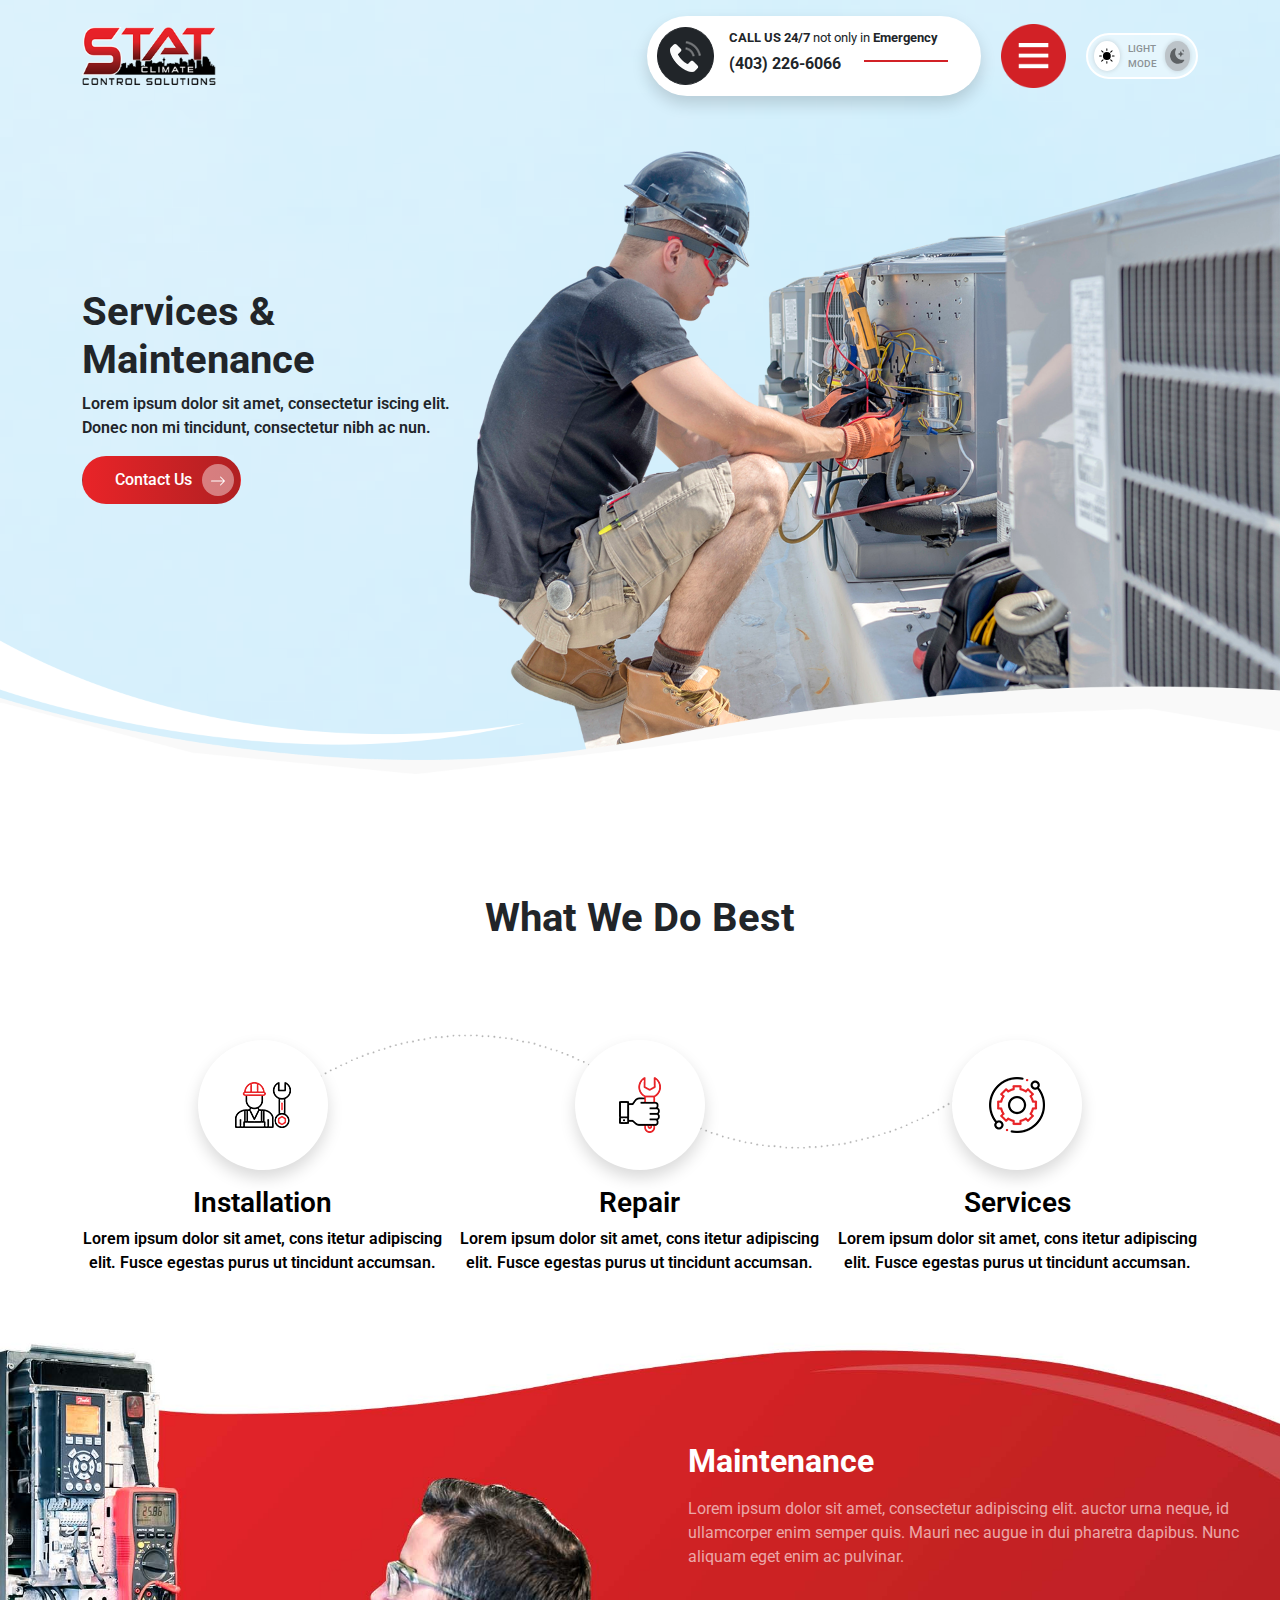
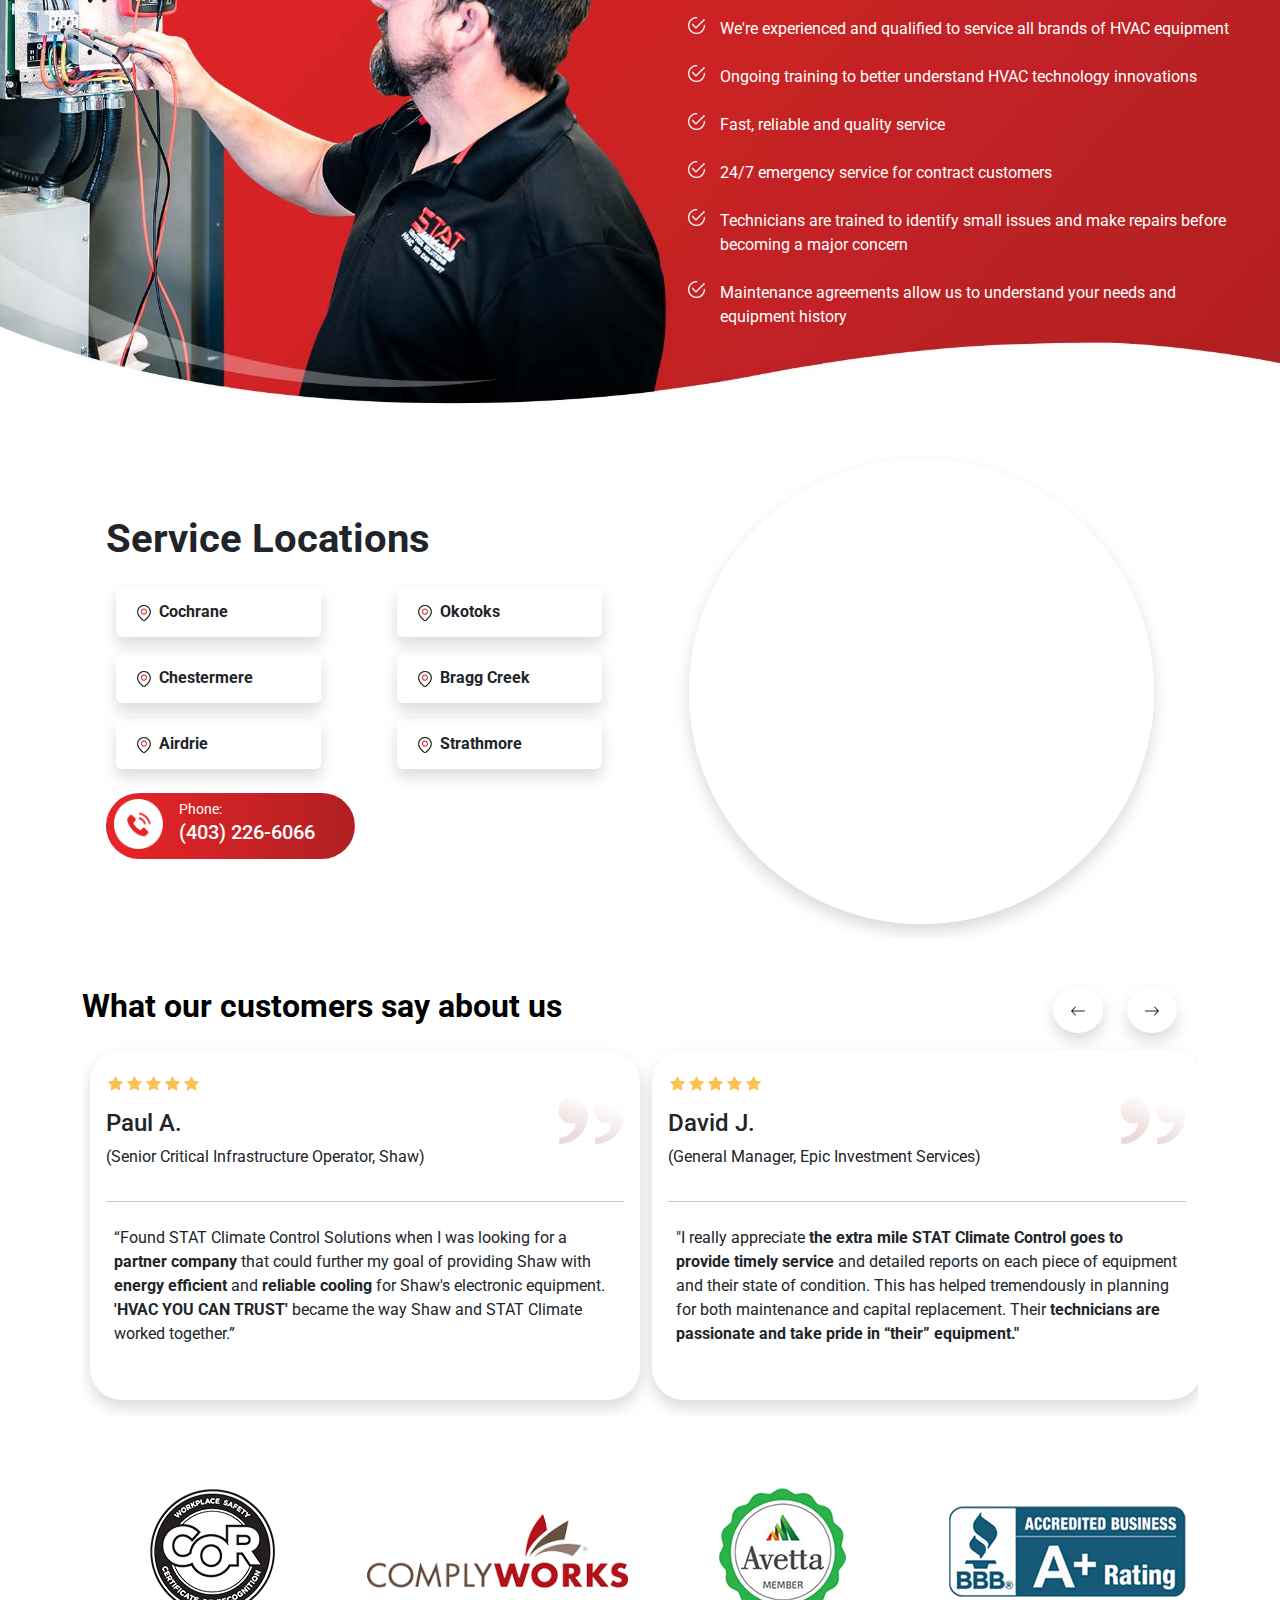
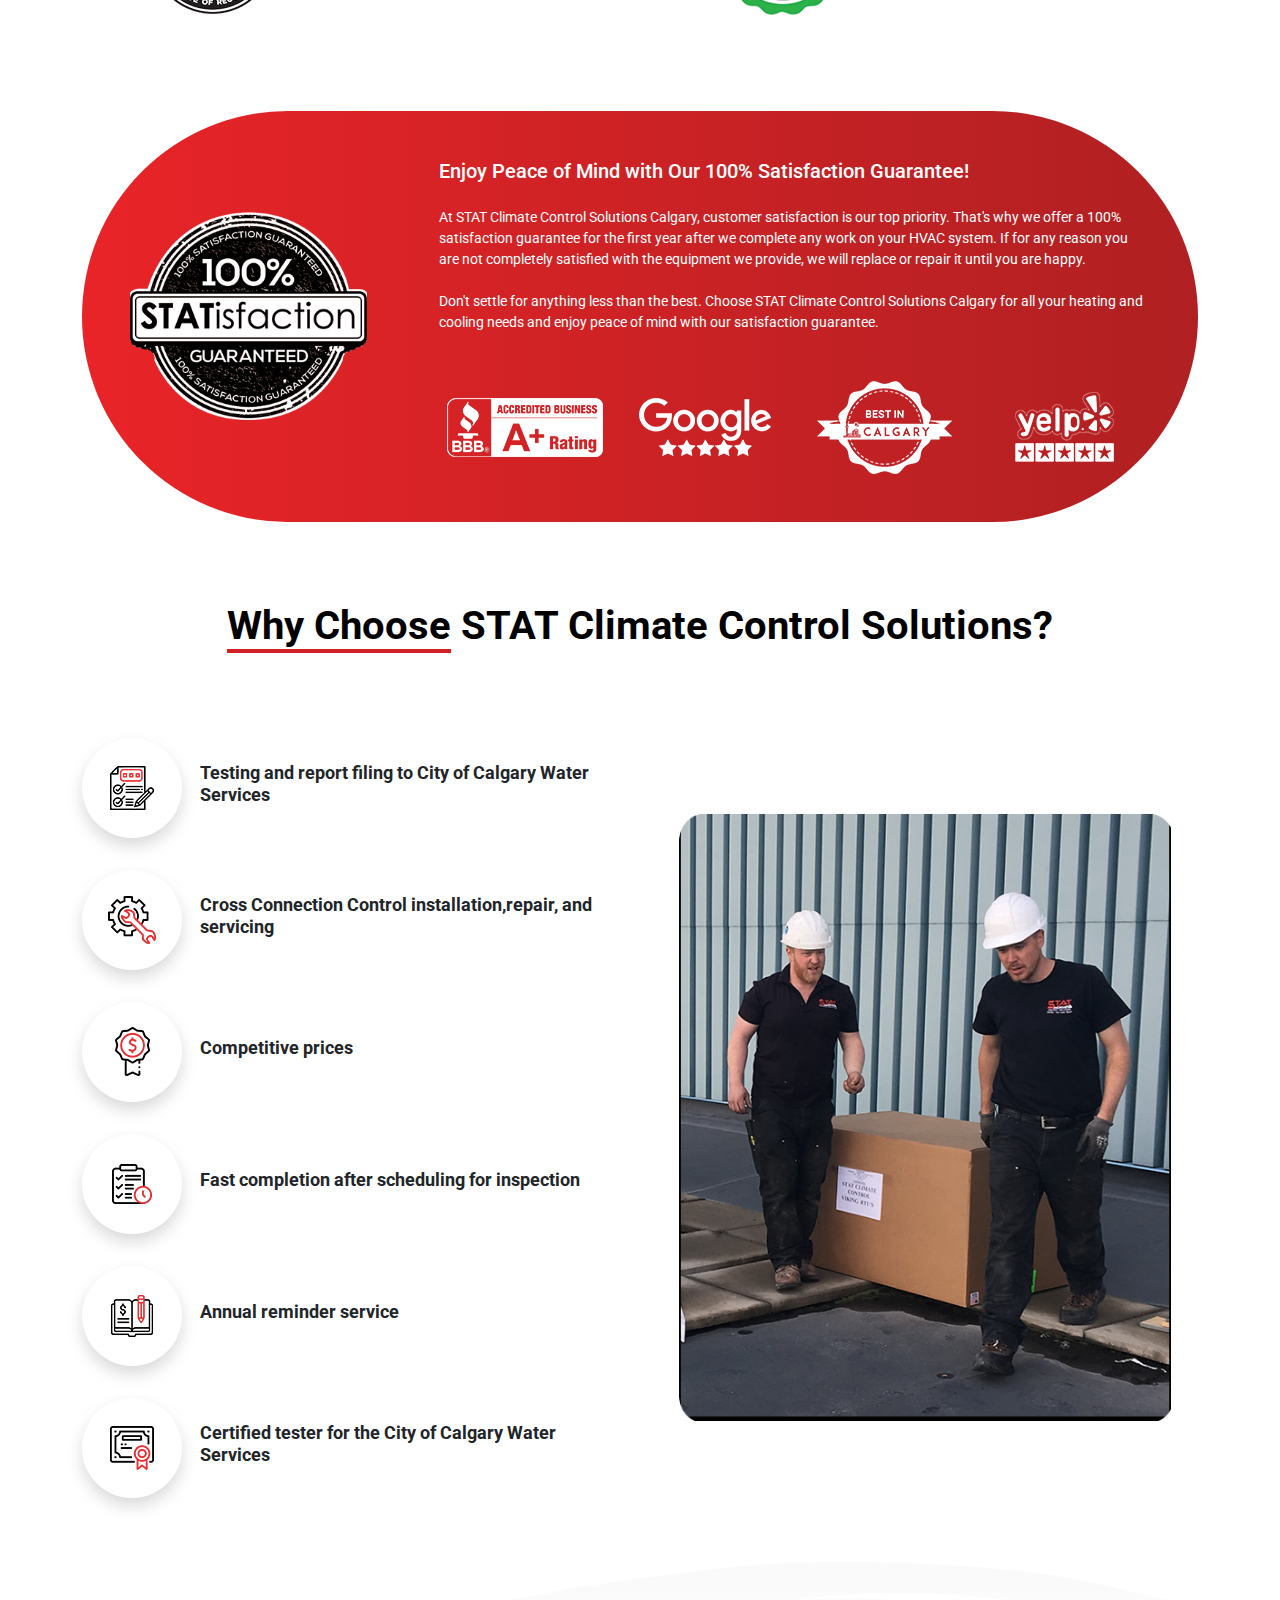
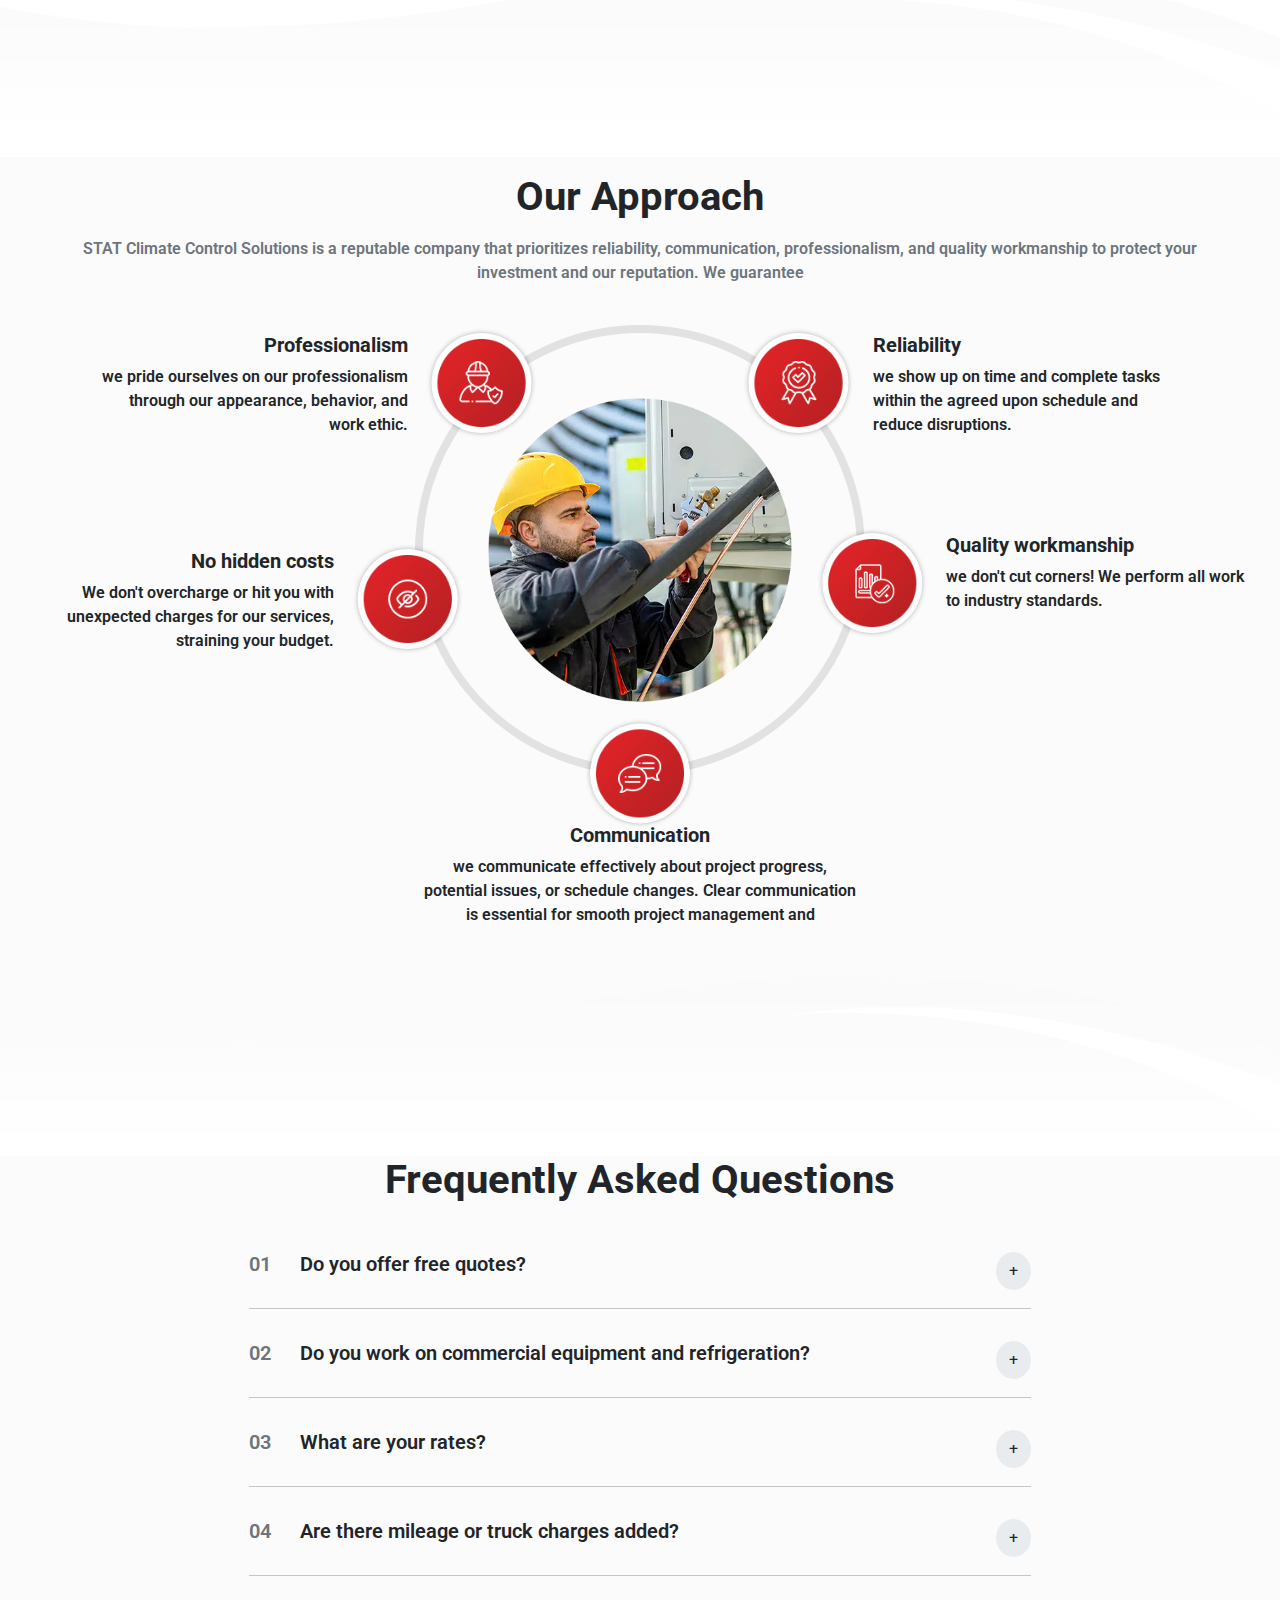
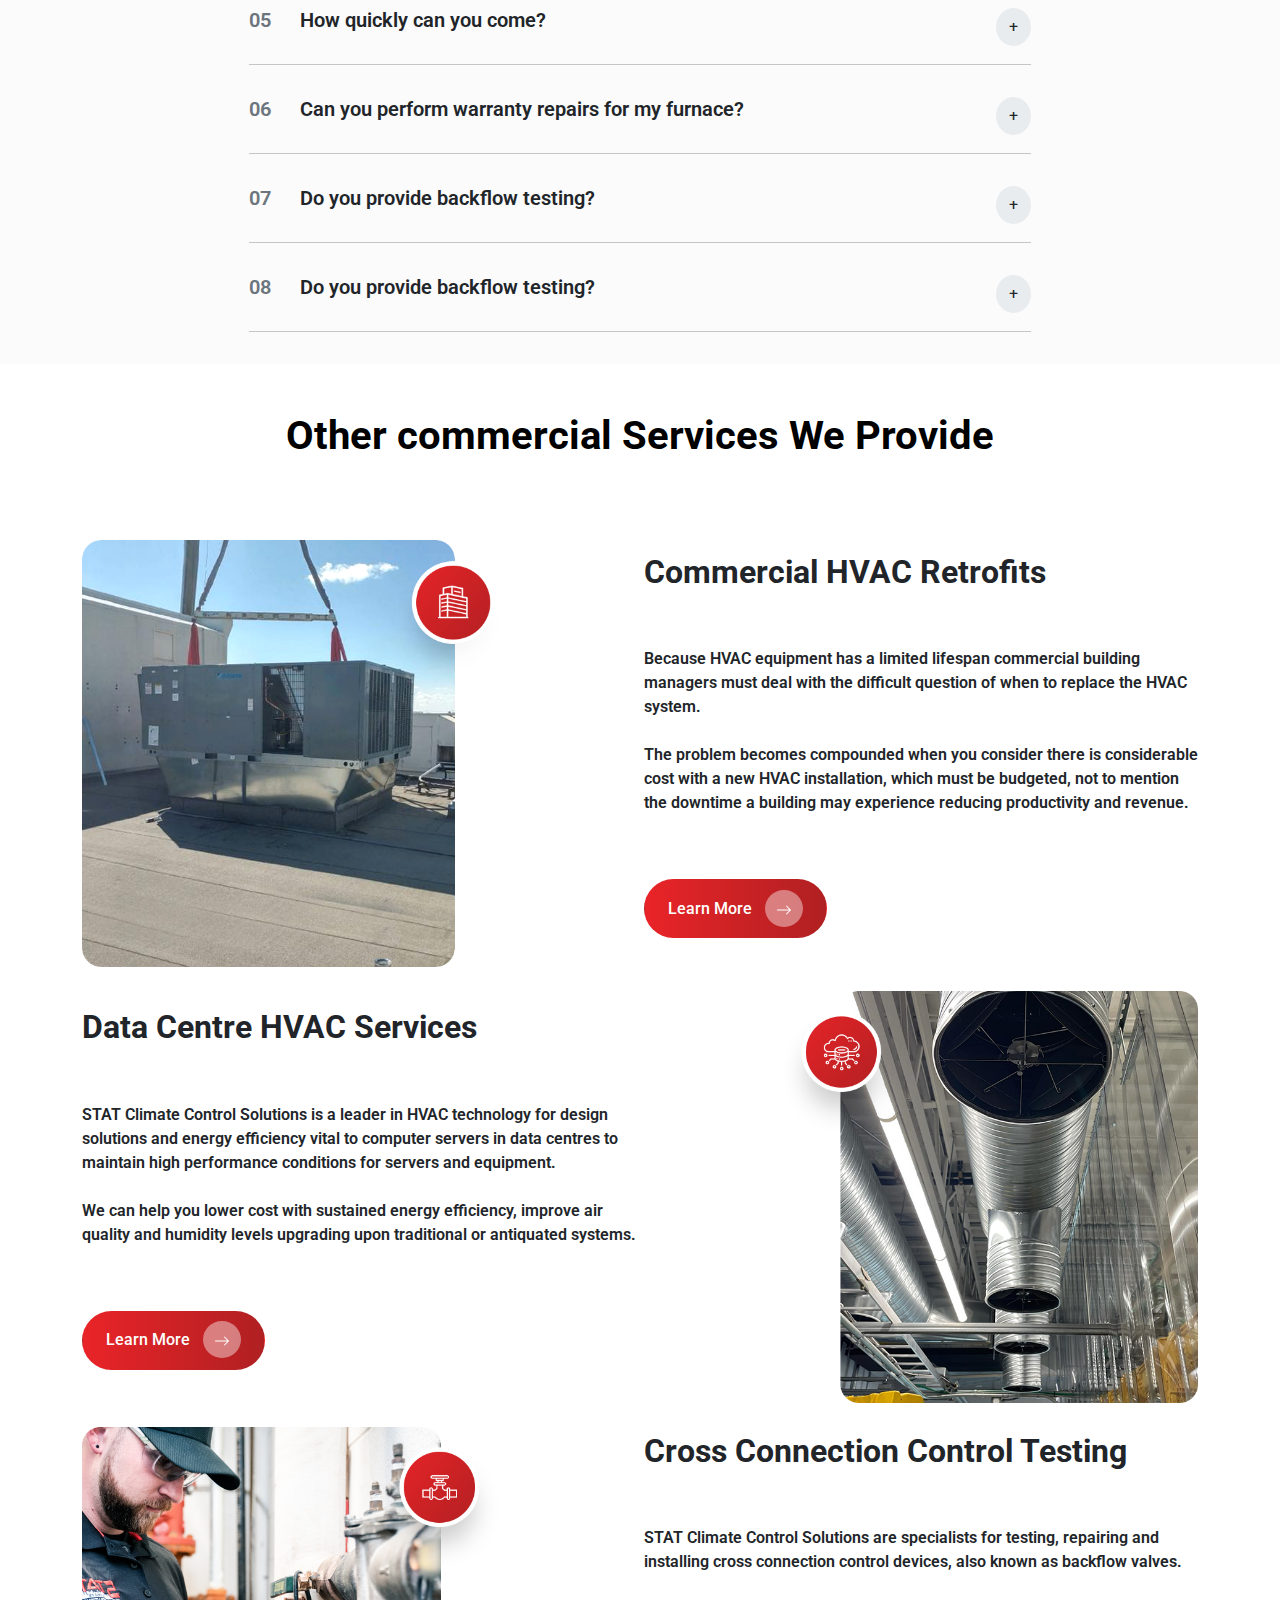
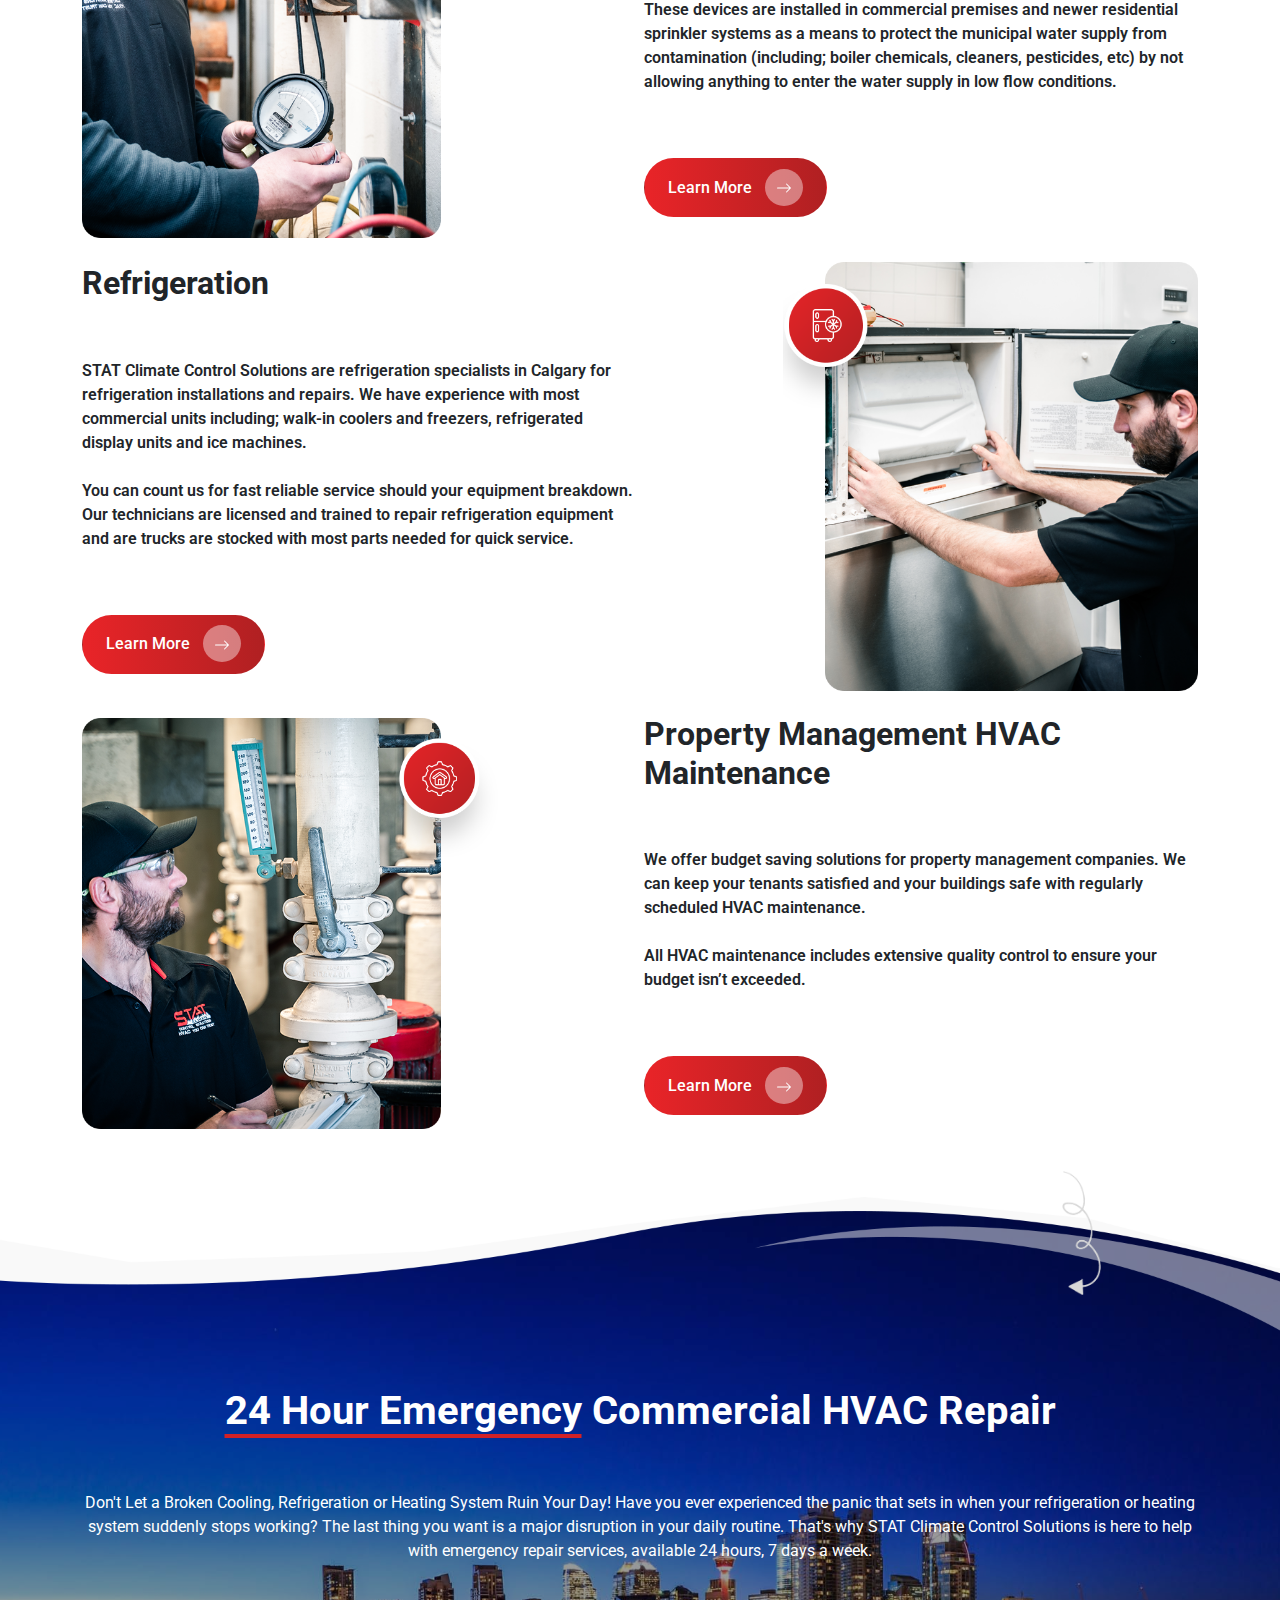
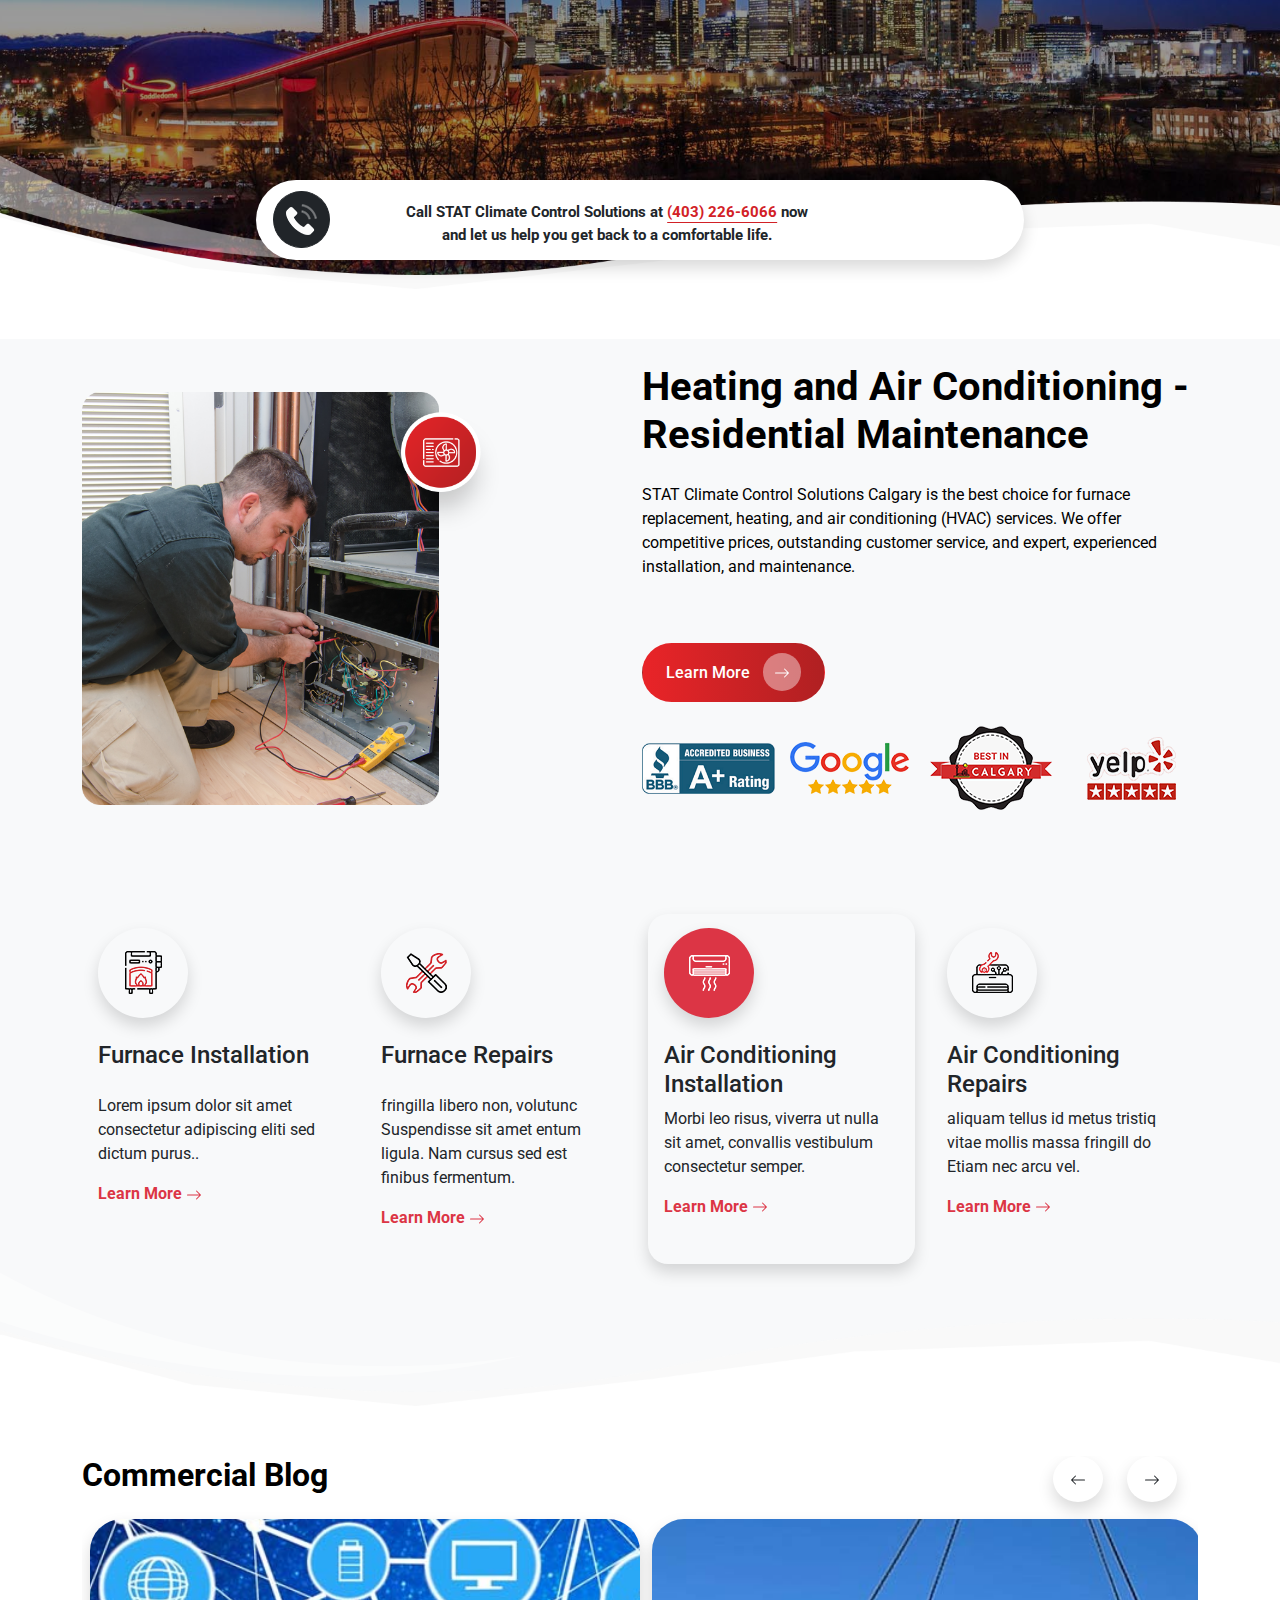
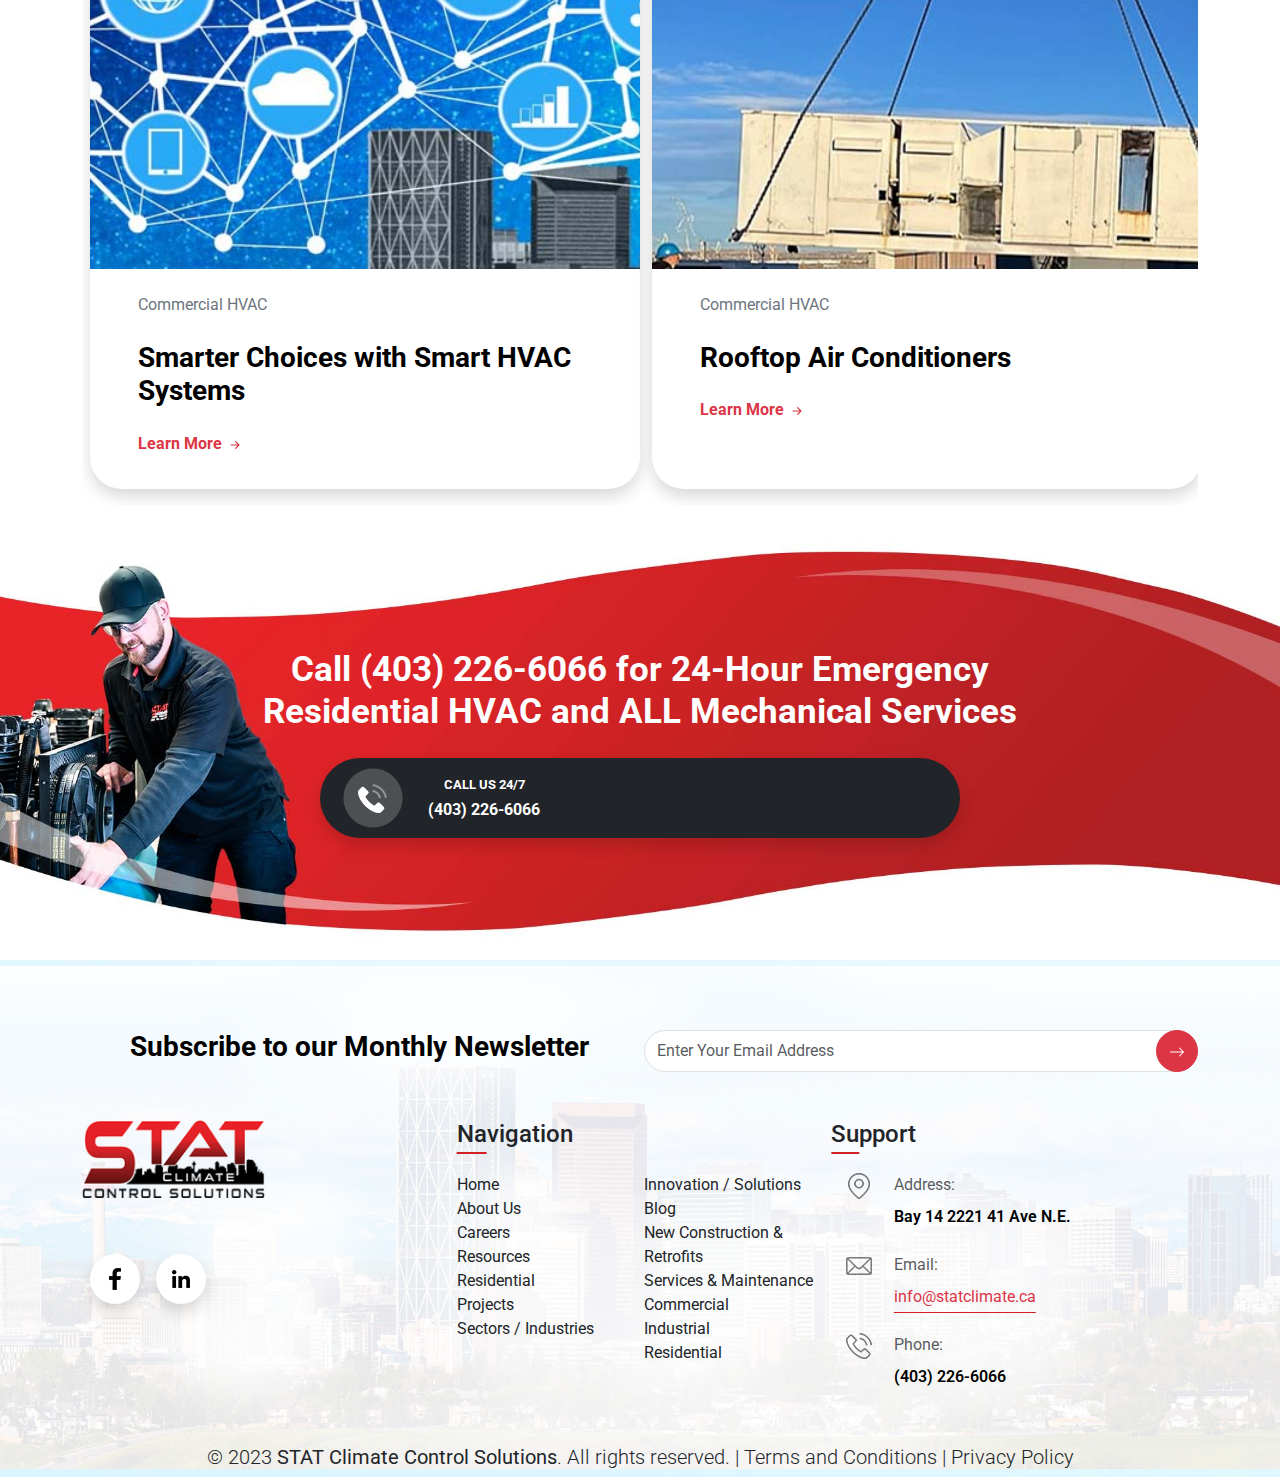
==== commit fe775a39: "update" ====
--- a/index.html
+++ b/index.html
@@ -67,6 +67,20 @@
                             </ul>
                         </div>
                     </div>
+                </div>
+                <div class="change-mode">
+                    <a href="index-dark.html" class="btn btn-mode rounded-pill" id="mode"><svg id="light"
+                            xmlns="http://www.w3.org/2000/svg" width="16" height="16" fill="currentColor"
+                            class="bi bi-sun-fill" viewBox="0 0 16 16">
+                            <path
+                                d="M8 12a4 4 0 1 0 0-8 4 4 0 0 0 0 8zM8 0a.5.5 0 0 1 .5.5v2a.5.5 0 0 1-1 0v-2A.5.5 0 0 1 8 0zm0 13a.5.5 0 0 1 .5.5v2a.5.5 0 0 1-1 0v-2A.5.5 0 0 1 8 13zm8-5a.5.5 0 0 1-.5.5h-2a.5.5 0 0 1 0-1h2a.5.5 0 0 1 .5.5zM3 8a.5.5 0 0 1-.5.5h-2a.5.5 0 0 1 0-1h2A.5.5 0 0 1 3 8zm10.657-5.657a.5.5 0 0 1 0 .707l-1.414 1.415a.5.5 0 1 1-.707-.708l1.414-1.414a.5.5 0 0 1 .707 0zm-9.193 9.193a.5.5 0 0 1 0 .707L3.05 13.657a.5.5 0 0 1-.707-.707l1.414-1.414a.5.5 0 0 1 .707 0zm9.193 2.121a.5.5 0 0 1-.707 0l-1.414-1.414a.5.5 0 0 1 .707-.707l1.414 1.414a.5.5 0 0 1 0 .707zM4.464 4.465a.5.5 0 0 1-.707 0L2.343 3.05a.5.5 0 1 1 .707-.707l1.414 1.414a.5.5 0 0 1 0 .708z" />
+                        </svg><span id="nameMode">LIGHT<br>MODE</span><svg id="dark" xmlns="http://www.w3.org/2000/svg" width="16"
+                            height="16" fill="currentColor" class="bi bi-moon-stars-fill" viewBox="0 0 16 16">
+                            <path
+                                d="M6 .278a.768.768 0 0 1 .08.858 7.208 7.208 0 0 0-.878 3.46c0 4.021 3.278 7.277 7.318 7.277.527 0 1.04-.055 1.533-.16a.787.787 0 0 1 .81.316.733.733 0 0 1-.031.893A8.349 8.349 0 0 1 8.344 16C3.734 16 0 12.286 0 7.71 0 4.266 2.114 1.312 5.124.06A.752.752 0 0 1 6 .278z" />
+                            <path
+                                d="M10.794 3.148a.217.217 0 0 1 .412 0l.387 1.162c.173.518.579.924 1.097 1.097l1.162.387a.217.217 0 0 1 0 .412l-1.162.387a1.734 1.734 0 0 0-1.097 1.097l-.387 1.162a.217.217 0 0 1-.412 0l-.387-1.162A1.734 1.734 0 0 0 9.31 6.593l-1.162-.387a.217.217 0 0 1 0-.412l1.162-.387a1.734 1.734 0 0 0 1.097-1.097l.387-1.162zM13.863.099a.145.145 0 0 1 .274 0l.258.774c.115.346.386.617.732.732l.774.258a.145.145 0 0 1 0 .274l-.774.258a1.156 1.156 0 0 0-.732.732l-.258.774a.145.145 0 0 1-.274 0l-.258-.774a1.156 1.156 0 0 0-.732-.732l-.774-.258a.145.145 0 0 1 0-.274l.774-.258c.346-.115.617-.386.732-.732L13.863.1z" />
+                        </svg></a>
                 </div>
             </div>
         </div>
--- a/css/style.css
+++ b/css/style.css
@@ -17,15 +17,50 @@
 }
 
 .contact-menu {
-    width: 70%;
+    width: 60%;
     display: flex;
     justify-content: end;
 }
 
+.change-mode {
+    width: 10%;
+}
+
+.btn-mode {
+    border: 2px solid #fff !important;
+    background: #ffffff63 !important;
+    color: #8c9296 !important;
+    display: flex;
+    font-size: 12px;
+    font-weight: 500;
+    align-items: center;
+    gap: 8px;
+}
+
+#light {
+    width: 30px;
+    height: 30px;
+    background: #fff;
+    color: #000;
+    padding: 5px;
+    border-radius: 100%;
+    box-shadow: 0 0 5px #00000027;
+}
+
+#dark {
+    width: 30px;
+    height: 30px;
+    background: #bcc3c8;
+    color: #5d6164;
+    padding: 5px;
+    border-radius: 100%;
+    box-shadow: 0 0 5px #00000027;
+}
+
 .group-call {
-    width: 40%;
-    padding: 1% 0.5%;
-    height: 70px;
+    width: 45%;
+    padding: 0 1% 0 1% !important;
+    height: 80px;
 }
 
 section {
@@ -44,7 +79,7 @@
 .line {
     background: #d22126;
     height: 1.5px;
-    width: 35%;
+    width: 25%;
     position: absolute;
     right: 10%;
     top: 55%;
--- a/css/responsive.css
+++ b/css/responsive.css
@@ -81,9 +81,18 @@
     .btn-red2 {
         width: 33%;
     }
+    .group-call {
+        width: 50%;
+    }
     .group-call-1 {
         margin-top: 2% !important;
     }
+        .btn-mode {
+            font-size: 10px;
+            padding: 5%;
+        }
+    
+       
 
     .btn-red:hover {
         background: linear-gradient(to left, #e92428, #b02022);
@@ -183,9 +192,26 @@
         .contact h1 {
             font-size: 30px;
         }
+        .group-call {
+            height: 70px;
+        }
         .group-call-1 {
             width: 20% !important;
         }
+                .btn-mode {
+                    font-size: 8px;
+                    padding: 3%;
+                }
+        
+                #light {
+                    width: 25px;
+                    height: 25px;
+                }
+        
+                #dark {
+                    width: 25px;
+                    height: 25px;
+                }
     .call-us {
         font-size: 10px;
     }
@@ -520,6 +546,21 @@
 }
 
 @media only screen and (max-width: 992px) {
+    #nameMode {
+        display: none;
+    }
+    #dark {
+        display: none;
+    }
+    .btn-mode {
+        padding: 5%;
+        font-size: 0;
+        width: fit-content;
+    }
+    #light {
+        width: 35px;
+        height: 35px;
+    }
     .maintenance {
         background-image: linear-gradient(to top, #e92428,
             #b02022);
@@ -913,6 +954,10 @@
 }
 
 @media only screen and (max-width: 392px) {
+    #light {
+            width: 28px;
+            height: 28px;
+        }
     .btn-red {
         width: 42%;
     }
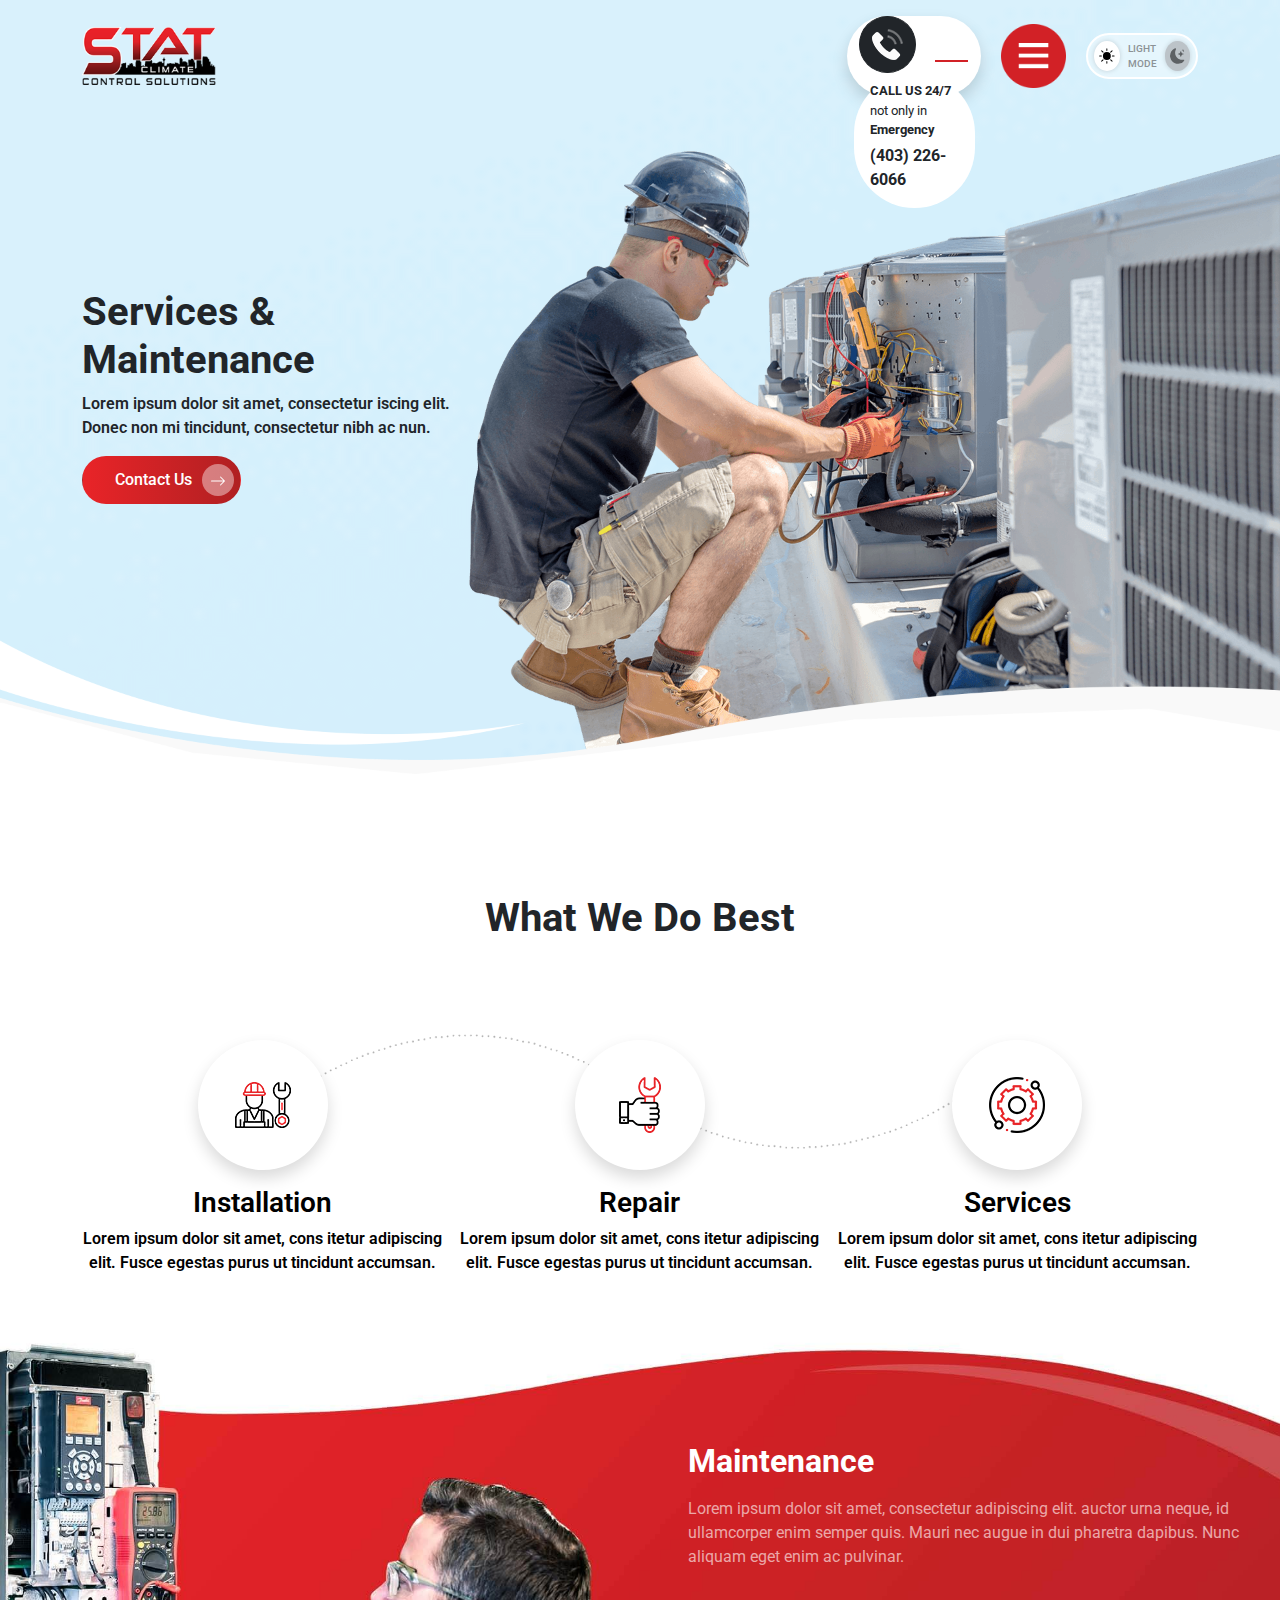
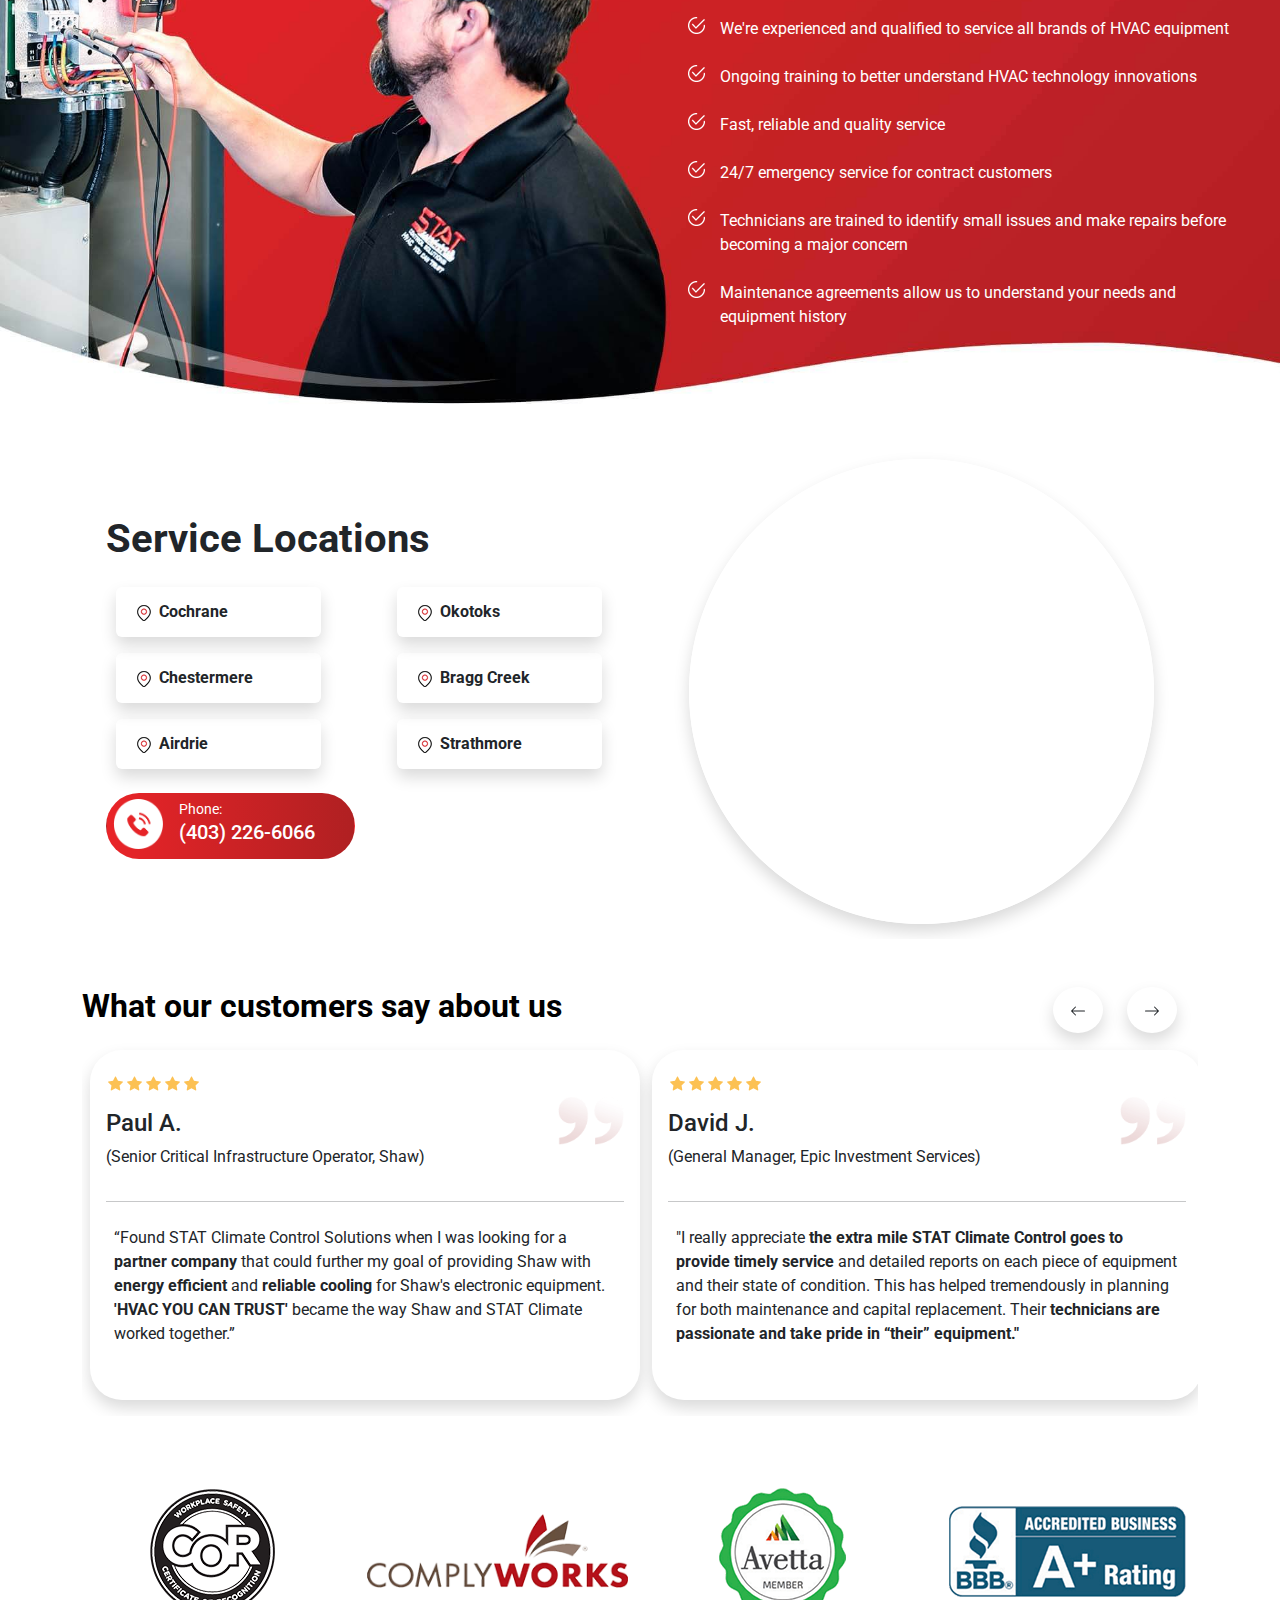
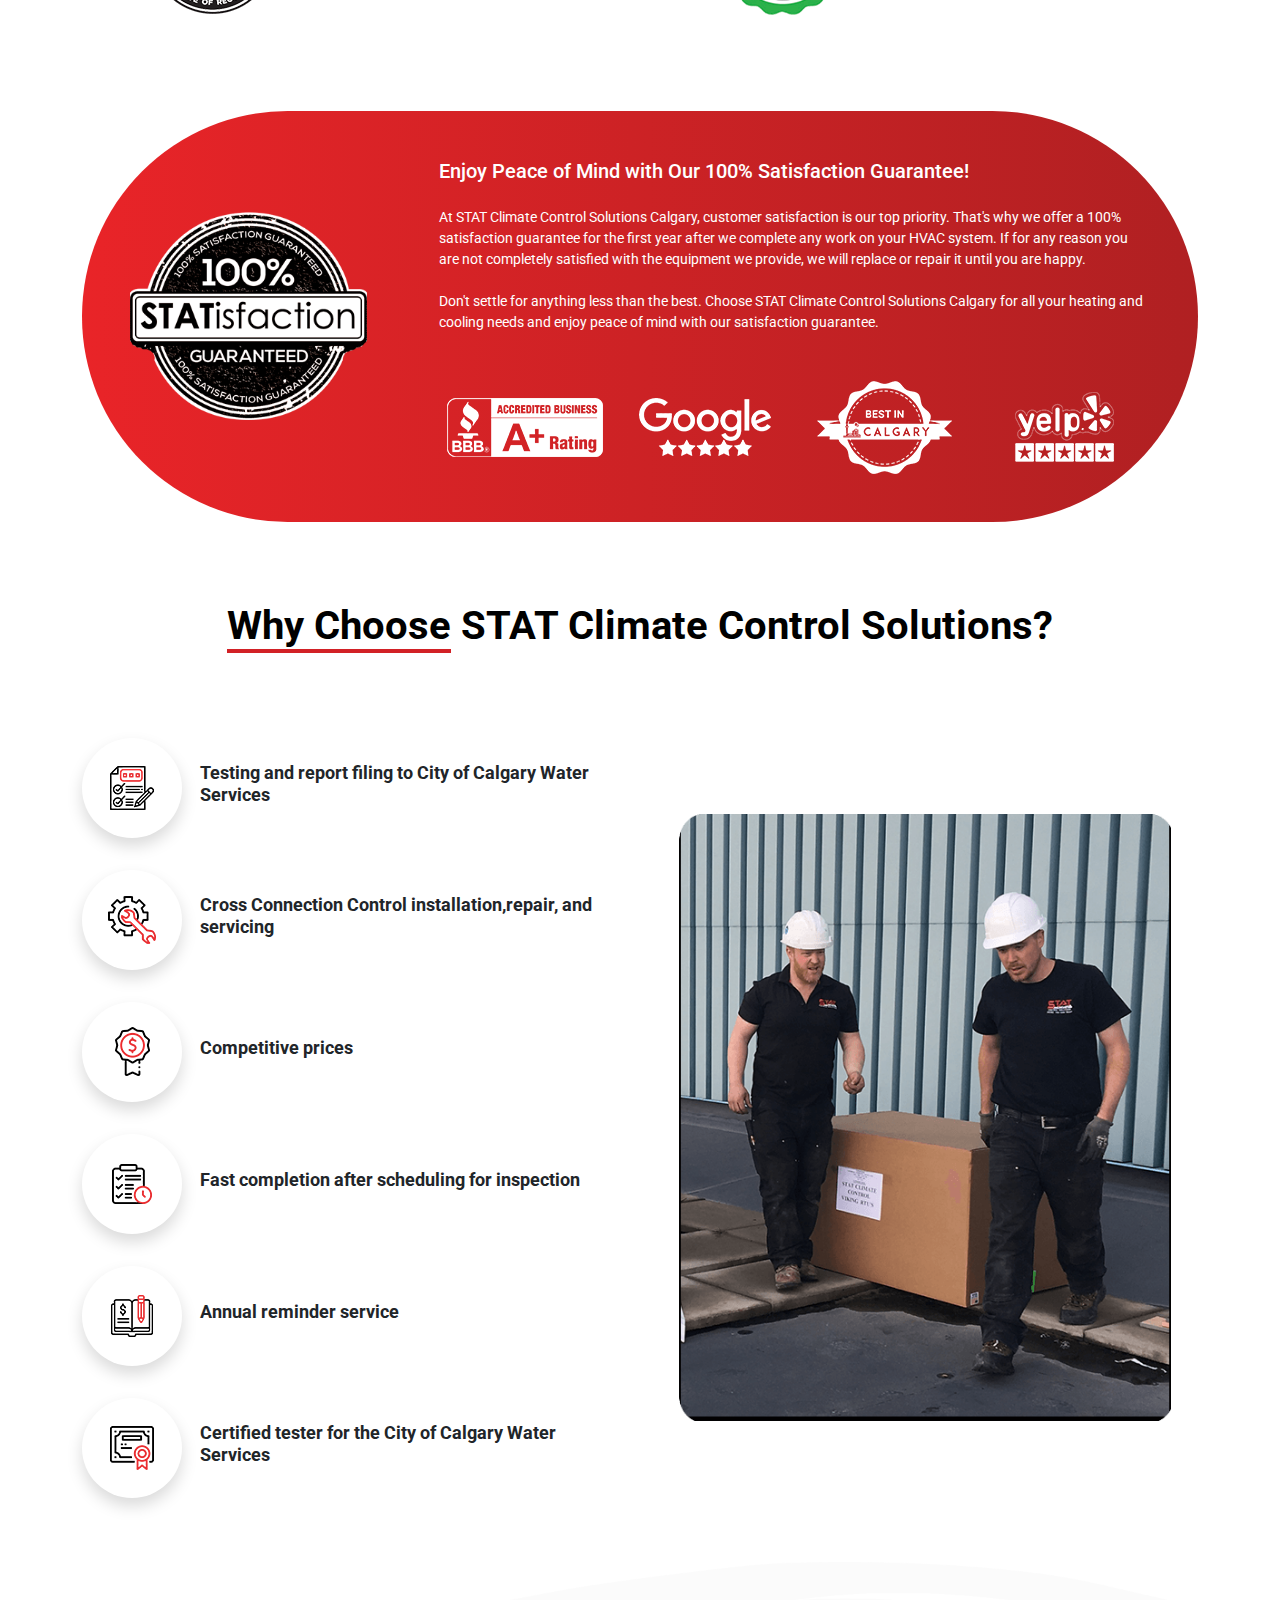
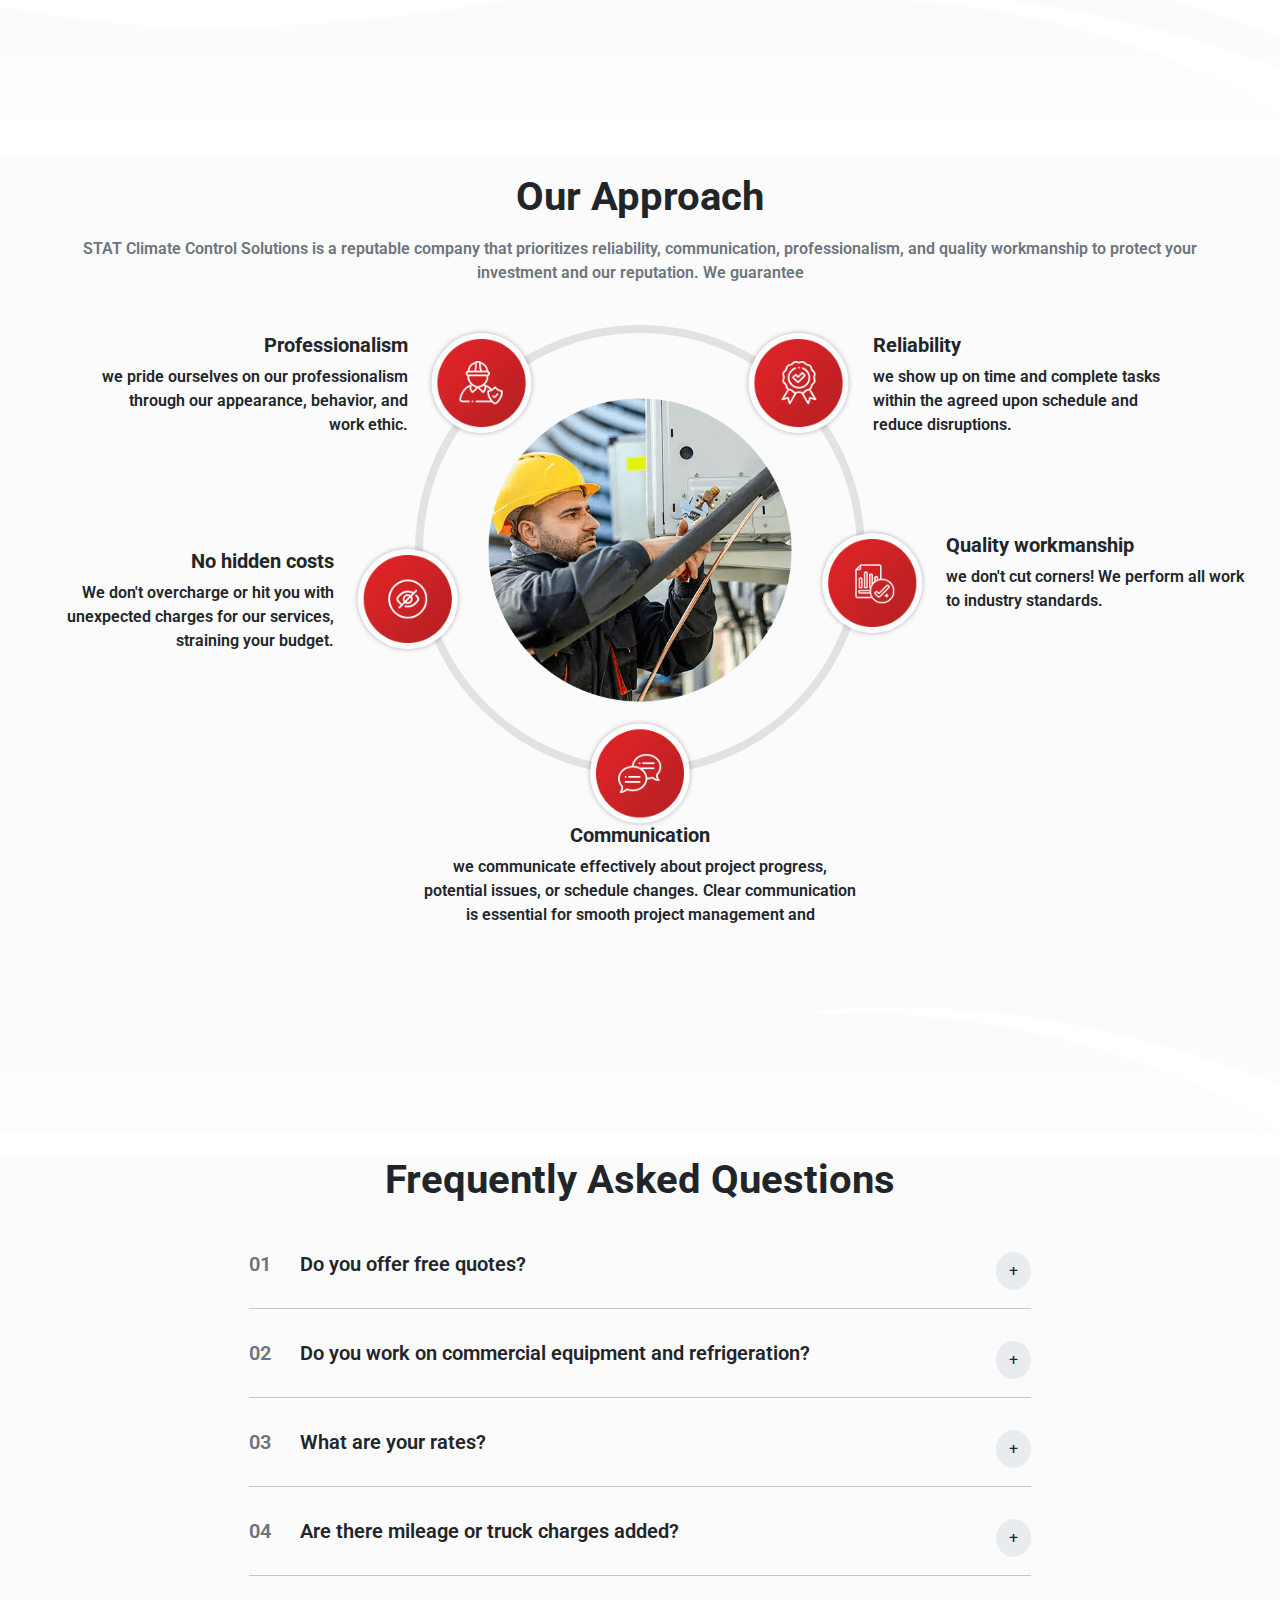
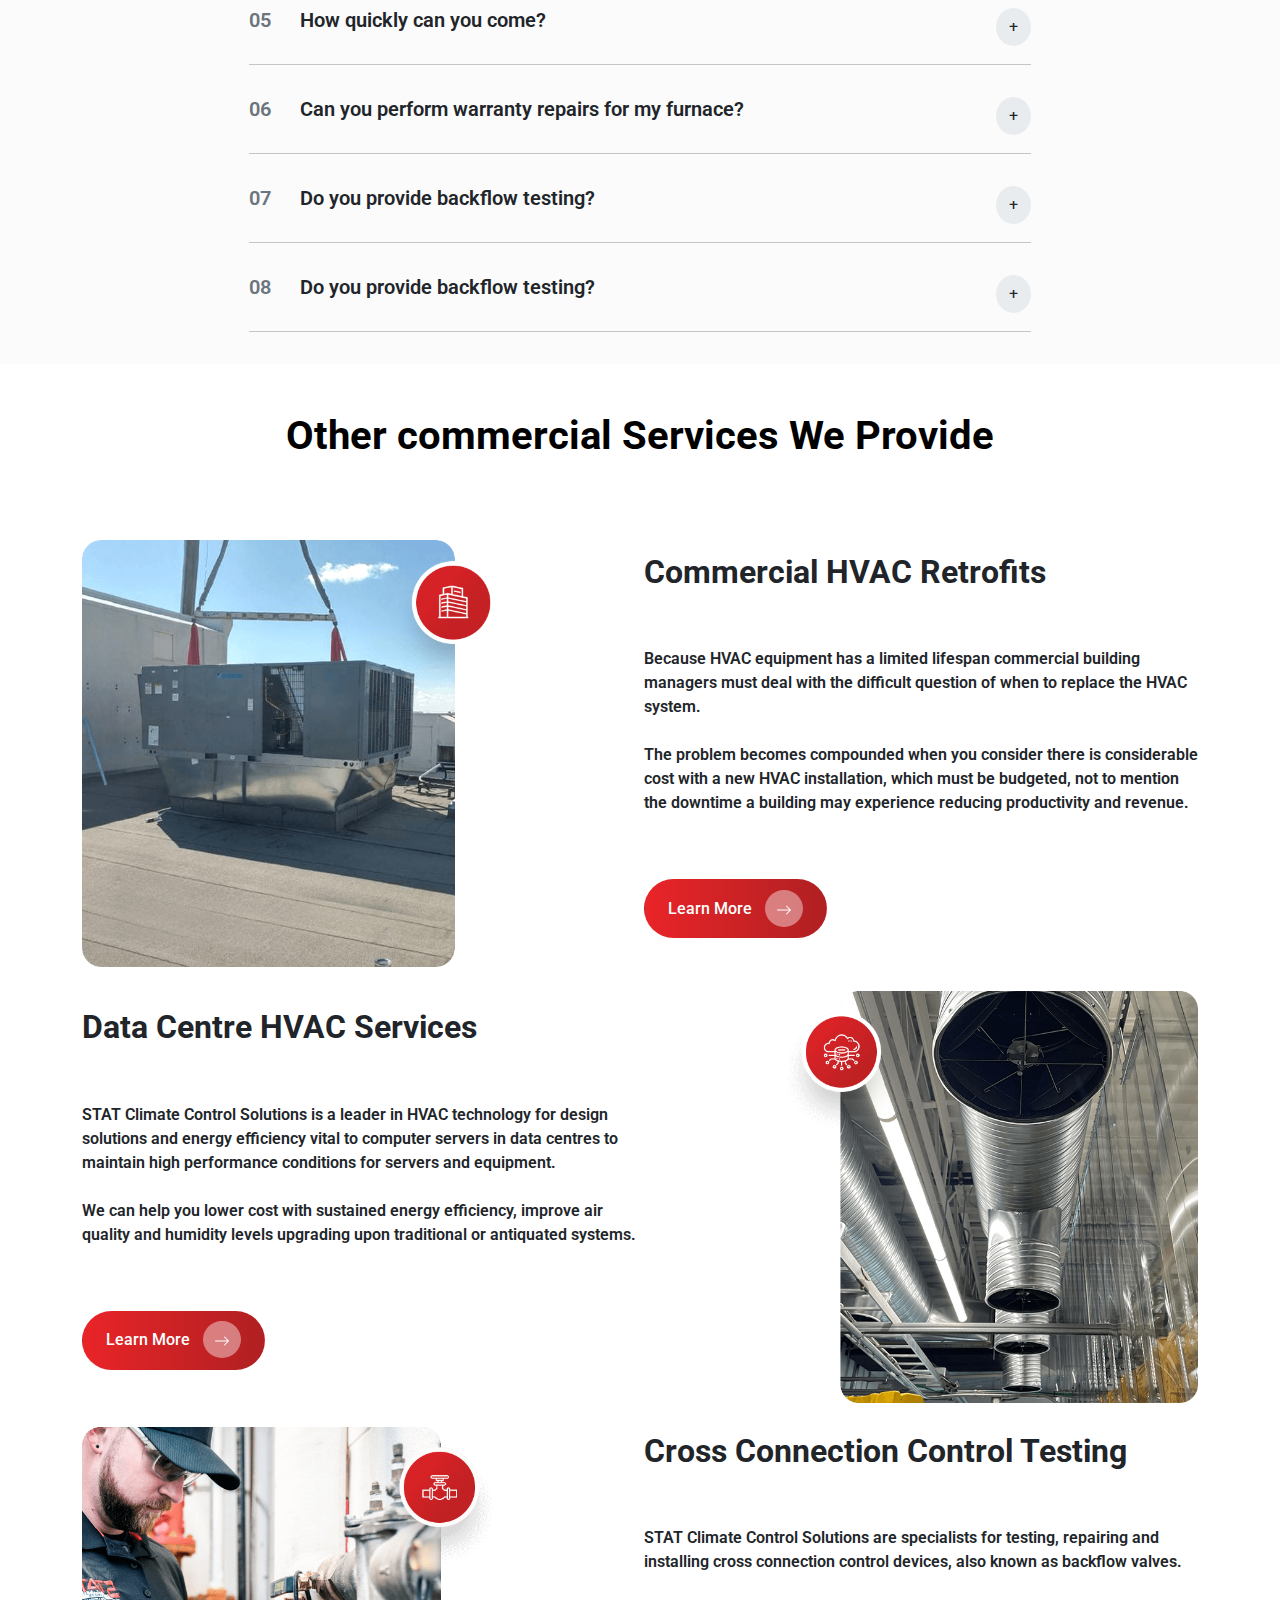
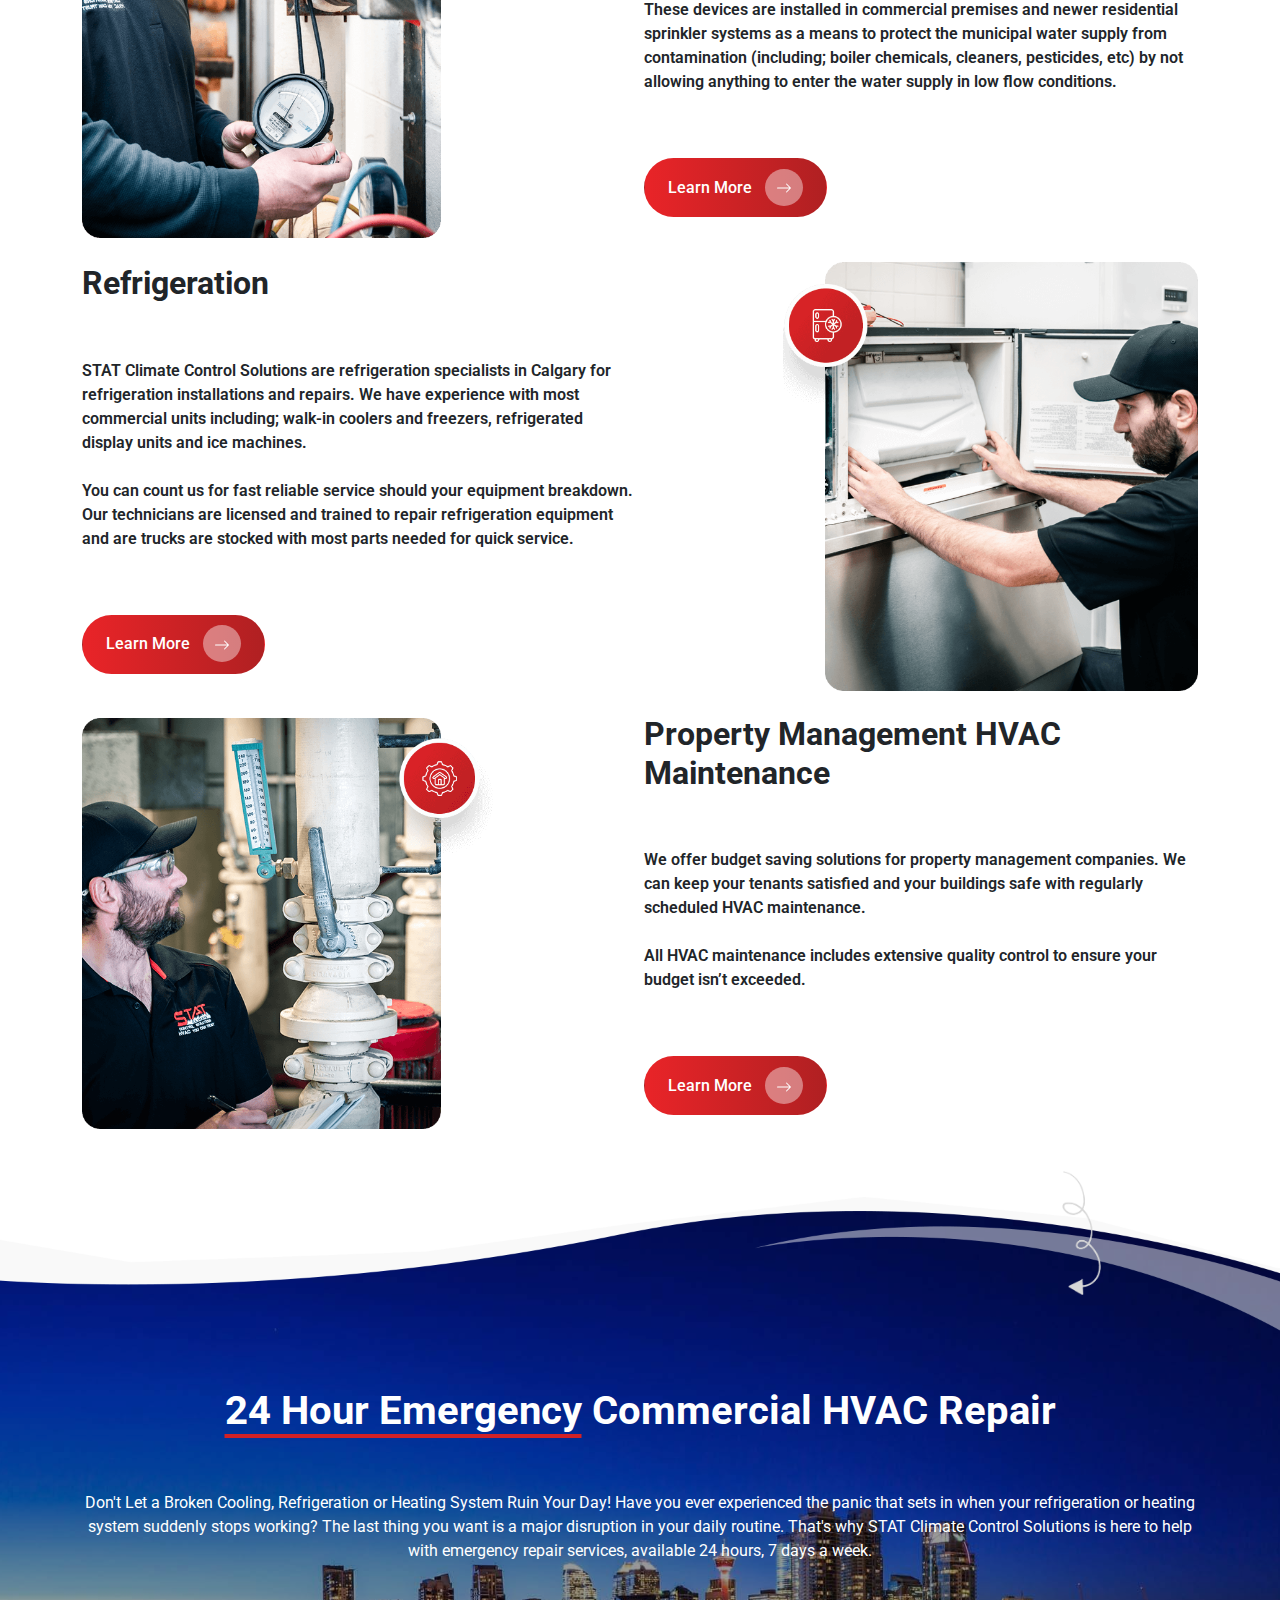
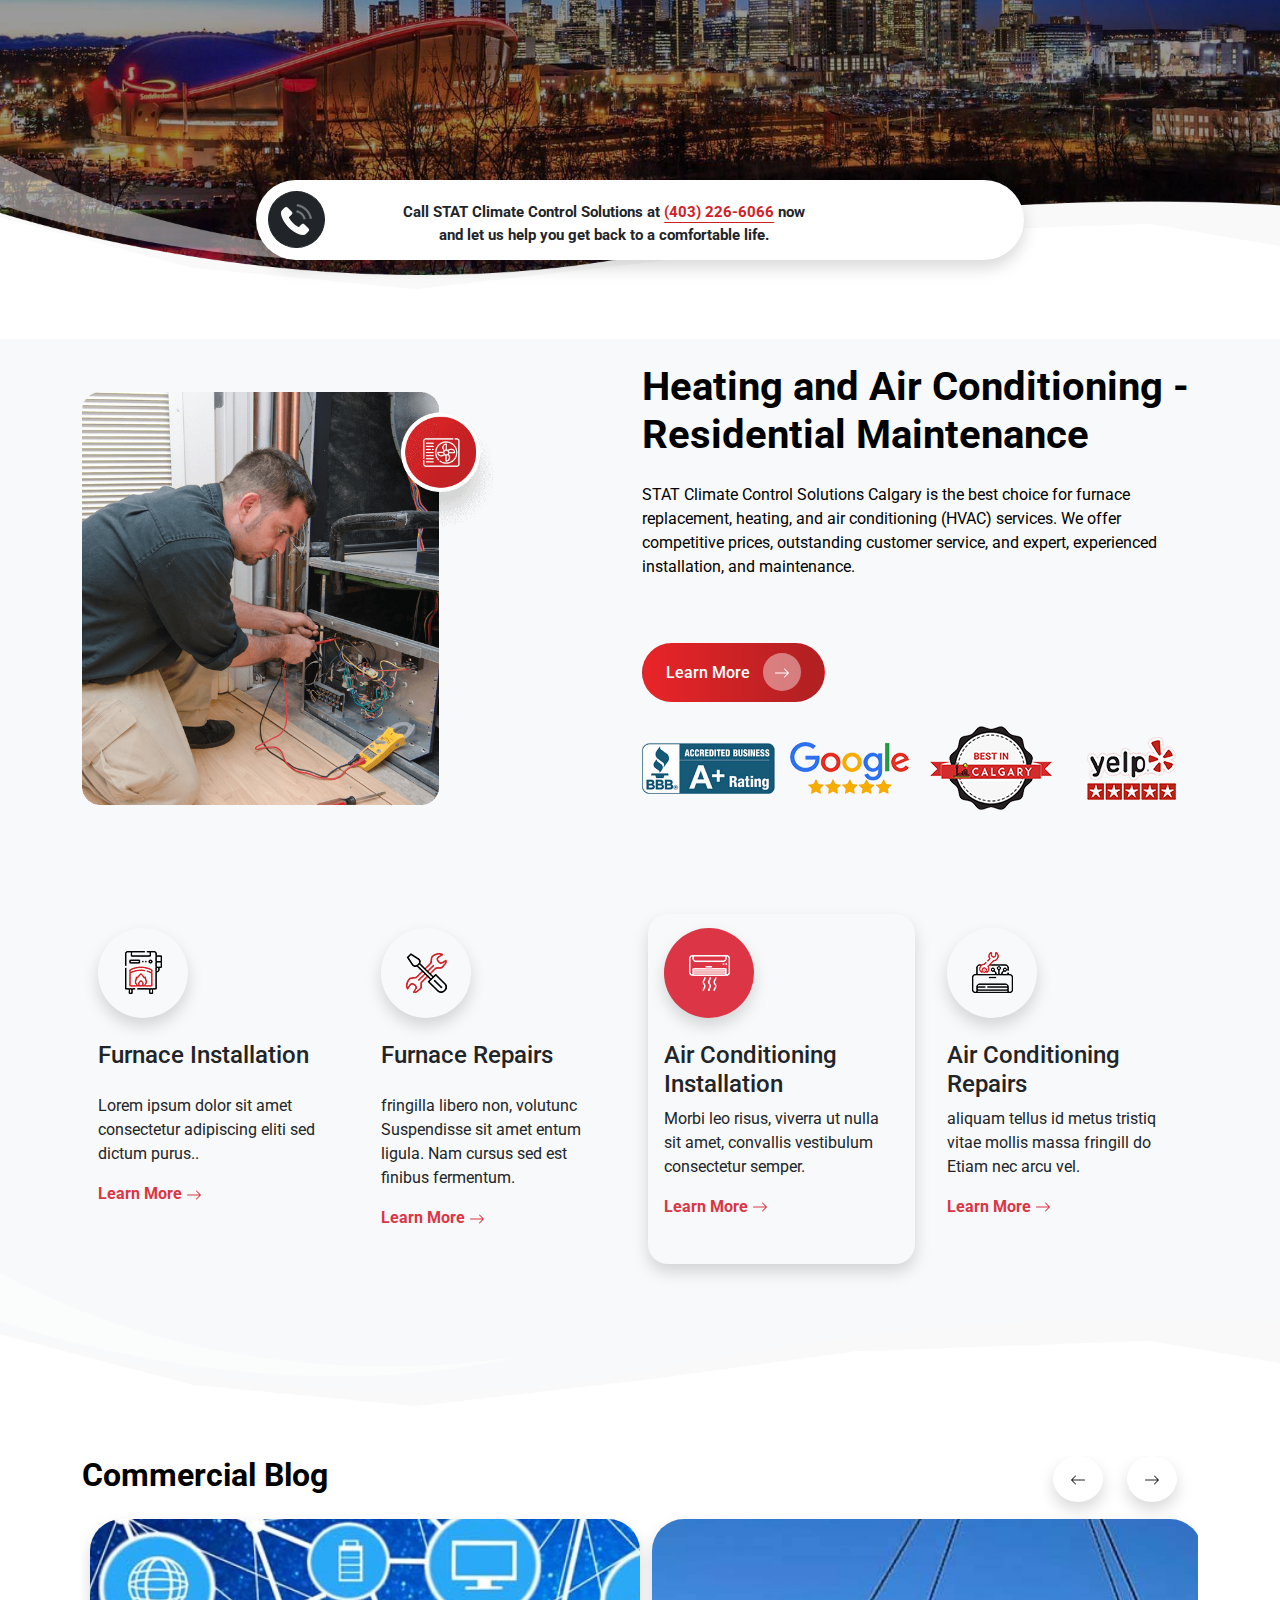
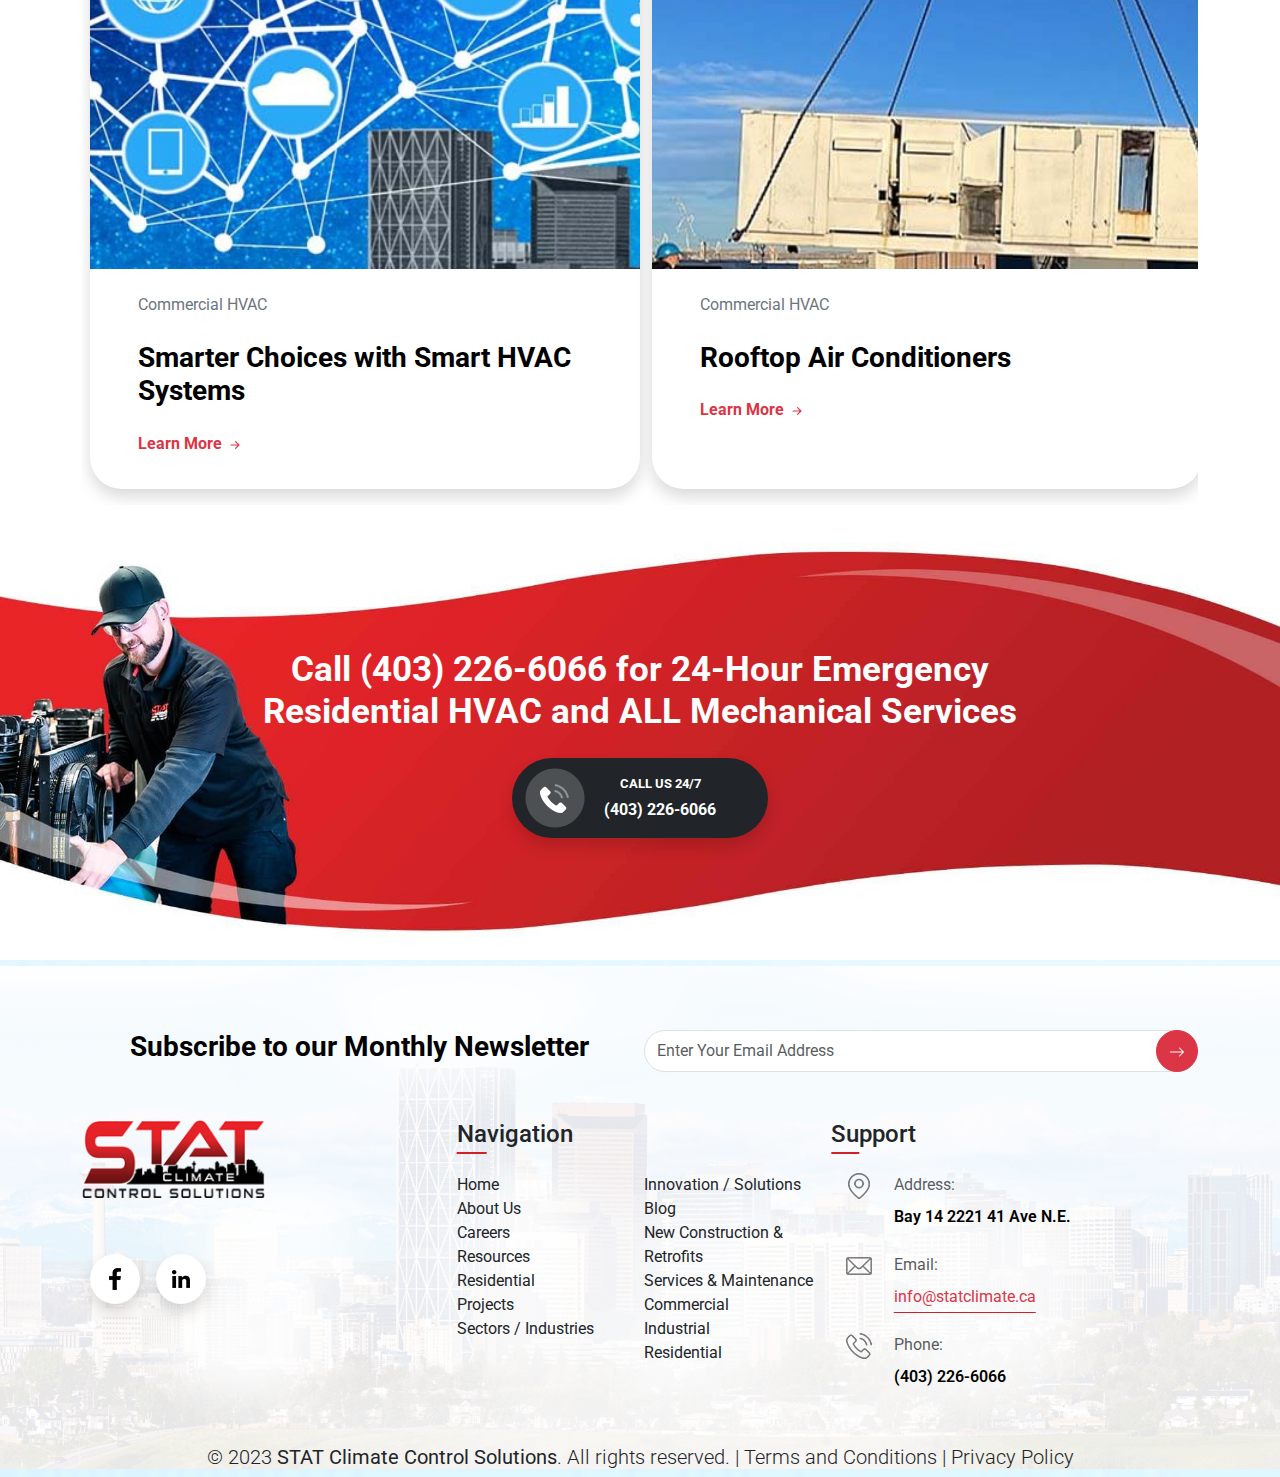
==== commit 298ae588: "update" ====
--- a/index.html
+++ b/index.html
@@ -798,7 +798,7 @@
                 </div>
             </div>
         </div>
-        <img src="images/shape-3.png" alt="stat" class="img-fluid mt-5">
+        <img src="images/shape-3.png" alt="stat" class="w-100 mt-5">
     </section>
 
     <!-- approach -->
@@ -951,7 +951,7 @@
 
     <!-- question -->
     <section class="question pb-3">
-        <img src="images/shape-3.png" alt="stat" class="img-fluid mt-5">
+        <img src="images/shape-3.png" alt="stat" class="w-100 mt-5">
         <div class="container">
             <h1 class="fw-bold text-center">Frequently Asked Questions</h1>
             <div class="list-question pt-4">
@@ -1374,7 +1374,7 @@
                 </div>
             </div>
         </div>
-        <img class="img-fluid" src="images/shape7.png" alt="stat">
+        <img class="w-100" src="images/shape7.png" alt="stat">
     </section>
 
     <!-- blog -->
--- a/css/style.css
+++ b/css/style.css
@@ -4,6 +4,11 @@
     background: url(../images/heroBg.png);
     background-repeat: no-repeat;
     background-size: cover;
+    font-family: 'Roboto', sans-serif;
+    overflow-x: hidden !important;
+}
+.dark-body {
+    background: #111111 !important;
     font-family: 'Roboto', sans-serif;
     overflow-x: hidden !important;
 }
@@ -37,6 +42,17 @@
     gap: 8px;
 }
 
+.btn-mode-dark {
+    border: 2px solid #ffffff50 !important;
+    background: #00000073 !important;
+    color: #8c9296 !important;
+    display: flex;
+    font-size: 12px;
+    font-weight: 500;
+    align-items: center;
+    gap: 8px;
+}
+
 #light {
     width: 30px;
     height: 30px;
@@ -47,6 +63,25 @@
     box-shadow: 0 0 5px #00000027;
 }
 
+#light-dark {
+    width: 30px;
+    height: 30px;
+    background: #00000000;
+    color: #ffffff;
+    padding: 5px;
+    border-radius: 100%;
+    box-shadow: 0 0 5px #00000027;
+}
+
+.btn-dark-phone {
+    background: #fff !important;
+}
+
+.btn-dark-mobile {
+    background-color: #000;
+    border: 1px solid #fff;
+}
+
 #dark {
     width: 30px;
     height: 30px;
@@ -57,9 +92,38 @@
     box-shadow: 0 0 5px #00000027;
 }
 
+#dark-dark {
+    width: 30px;
+    height: 30px;
+    background: #ffffff;
+    color: #000000;
+    padding: 5px;
+    border-radius: 100%;
+    box-shadow: 0 0 5px #00000027;
+}
+
+.dark-bg {
+    background-color: #000000 !important;
+}
+
+.light-bg {
+    background: #fff !important;
+}
+
+.dark-text {
+    color: #000000 !important;
+}
+
+.light-text {
+    color: #ffffff !important;
+}
+.dark-icon {
+    background: #1a1a1a !important;
+}
+
 .group-call {
     width: 45%;
-    padding: 0 1% 0 1% !important;
+    padding: 0 1% 0 8px !important;
     height: 80px;
 }
 
@@ -169,7 +233,6 @@
     object-fit: cover;
     padding-top: 15%;
 }
-
 .res {
     display: none;
 }
@@ -185,6 +248,13 @@
     background-size: auto;
     padding: 3% 0;
 }
+.lineShape-dark {
+    background: url(../images/line-shape-dark.png) no-repeat;
+    background-position-y: 20%;
+    background-position-x: center;
+    background-size: auto;
+    padding: 3% 0;
+}
 
 .cart-img {
     height: 130px;
@@ -200,6 +270,15 @@
     position: relative;
     padding-top: 5%;
 }
+.maintenance-dark {
+    background-image: url(../images/red-shape-dark.jpg);
+    background-repeat: no-repeat;
+    background-position: center;
+    background-position-y: 0;
+    background-size: 100%;
+    position: relative;
+    padding-top: 5%;
+}
 
 .maintain {
     padding-top: 32%;
@@ -267,13 +346,22 @@
 .locat-btn p {
     font-size: 14px;
 }
-
+.shadow-dark {
+    box-shadow: 0 0 10px #ffffff54;
+}
 .location-map {
     border: 10px solid #fff !important;
     margin-top: 3%;
     width: 465px;
     height: 465px;
 }
+.location-map-dark {
+    border: 10px solid #474747 !important;
+    margin-top: 3%;
+    width: 465px;
+    height: 465px;
+    fill: #000;
+}
 
 .arrow-btn {
     transition: all 0.5s;
@@ -336,6 +424,11 @@
     width: 450px;
     height: 450px;
     border: 8px solid #e2e2e2;
+}
+.circle-area-dark {
+    width: 450px;
+    height: 450px;
+    border: 8px solid #2e2e2e;
 }
 
 .mid {
@@ -352,6 +445,9 @@
 .circle-area {
     position: relative;
 }
+.circle-area-dark {
+    position: relative;
+}
 
 .circle-1 {
     position: absolute;
@@ -382,6 +478,10 @@
     background: url(../images/line-approch.png) no-repeat;
     background-position-x: 7%;
 }
+.appro2-dark {
+    background: url(../images/line-approch-dark.png) no-repeat;
+    background-position-x: 7%;
+}
 
 .approach {
     padding-bottom: 12%;
@@ -390,6 +490,16 @@
 .question {
     background-image: url(../images/ques.png);
     background-color: #fbfbfb;
+    background-blend-mode: multiply;
+    background-repeat: no-repeat;
+    background-position-x: center;
+    background-position-y: top;
+    background-size: cover;
+    position: relative;
+}
+.question-dark {
+    background-image: url(../images/ques-dark.png);
+    background-color: #191919;
     background-blend-mode: multiply;
     background-repeat: no-repeat;
     background-position-x: center;
@@ -530,9 +640,24 @@
 .card-condition:hover {
     box-shadow: 0 .5rem 1rem rgba(0, 0, 0, .15);
 }
+.dark-card {
+    transition: all 0.5s;
+}
+
+.dark-card:hover {
+    background: #1a1a1a;
+    box-shadow: 0 .5rem 1rem rgba(218, 218, 218, 0.15);
+}
+.dark-card-shadow {
+    background: #1a1a1a;
+    box-shadow: 0 .5rem 1rem rgba(218, 218, 218, 0.15);
+}
 
 .card-condition:hover .icon {
     background: rgba(220, 53, 69, 1);
+}
+.card-condition:hover .icon-dark {
+    background: rgba(220, 53, 69, 1) !important;
 }
 
 .card-log {
@@ -543,6 +668,7 @@
     width: 90px;
     height: 90px;
     border-radius: 100%;
+    transition: all 0.5s;
 }
 
 
@@ -557,6 +683,16 @@
     padding-top: 12%;
     padding-bottom: 12%;
 }
+.contact-dark {
+    background: url(../images/red-shape2-dark.jpg);
+    background-repeat: no-repeat;
+    background-position: center;
+    background-position-y: 0;
+    background-size: 100%;
+    position: relative;
+    padding-top: 12%;
+    padding-bottom: 12%;
+}
 
 .btn-4 {
     width: 20%;
@@ -576,6 +712,13 @@
     background-position: center;
     background-size: cover;
     background-color: #fff;
+    padding-top: 5%;
+}
+.footer-dark {
+    background: url(../images/footerbg.png) no-repeat;
+    background-position: center;
+    background-size: cover;
+    background-color: #111111;
     padding-top: 5%;
 }
 
--- a/css/responsive.css
+++ b/css/responsive.css
@@ -1,6 +1,6 @@
 @media only screen and (min-width: 1400px) {
     .btn-4 {
-        width: 240px;
+        width: 269px;
         margin-top: 2%;
     }
 }
@@ -82,7 +82,7 @@
         width: 33%;
     }
     .group-call {
-        width: 50%;
+        width: 20%;
     }
     .group-call-1 {
         margin-top: 2% !important;
@@ -109,6 +109,9 @@
     .lineShape {
         background-size: 60%;
     }
+    .lineShape-dark {
+        background-size: 60%;
+    }
 
     .red-content h3 {
         font-size: 20px;
@@ -173,6 +176,9 @@
 @media only screen and (max-width: 1200px) {
     .maintenance {
         background-color: #fff;
+    }
+    .maintenance-dark {
+        background-color: #000000;
     }
         .maintain {
             padding-top: 7%;
@@ -212,6 +218,20 @@
                     width: 25px;
                     height: 25px;
                 }
+                .btn-mode-dark {
+                    font-size: 8px;
+                    padding: 3%;
+                }
+        
+                #light-dark {
+                    width: 30px;
+                    height: 30px;
+                }
+        
+                #dark-dark {
+                    width: 35px;
+                    height: 35px;
+                }
     .call-us {
         font-size: 10px;
     }
@@ -418,6 +438,9 @@
         position: absolute;
         transform: translate(0, 160%);
     }
+    .group-call {
+        width: 25% !important;
+    }
 }
 
 @media only screen and (max-width: 1068px) {
@@ -552,16 +575,33 @@
     #dark {
         display: none;
     }
+    #nameMode-dark {
+        display: none;
+    }
+    #light-dark {
+        display: none;
+    }
     .btn-mode {
         padding: 5%;
         font-size: 0;
         width: fit-content;
     }
+    .btn-mode-dark {
+        padding: 5%;
+        font-size: 0;
+        width: fit-content;
+    }
     #light {
         width: 35px;
         height: 35px;
     }
     .maintenance {
+        background-image: linear-gradient(to top, #e92428,
+            #b02022);
+            padding-top: 0;
+            margin-top: 0;
+    }
+    .maintenance-dark {
         background-image: linear-gradient(to top, #e92428,
             #b02022);
             padding-top: 0;
@@ -574,11 +614,18 @@
             margin-top: 0;
             padding-bottom: 0;
     }
+    .contact-dark {
+        background-image: linear-gradient(to top, #e92428,
+            #b02022);
+            padding-top: 0;
+            margin-top: 0;
+            padding-bottom: 0;
+    }
     .contact h1 {
         font-size: 35px;
     }
     .group-call-1 {
-        width: 25% !important;
+        width: 30% !important;
         margin-top: 5% !important;
         margin-bottom: 5% !important;
     }
@@ -734,7 +781,7 @@
 
     .btn-4 {
         margin-top: 1%;
-        width: 50%;
+        width: 50% !important;
     }
 
     .index {
@@ -779,6 +826,11 @@
         background-position-x: 10%;
         background-position-y: center;
     }
+    .lineShape-dark {
+        background: url(../images/line-shape2-dark.png) no-repeat;
+        background-position-x: 10%;
+        background-position-y: center;
+    }
 
     .card-box {
         margin: 2% 0;
@@ -828,6 +880,10 @@
         width: 365px;
         height: 365px;
     }
+    .location-map-dark {
+        width: 365px;
+        height: 365px;
+    }
 
     .btn-4 {
         margin-top: 25%;
@@ -842,6 +898,9 @@
     }
 
     .appro2 {
+        background-position-x: 12%;
+    }
+    .appro2-dark {
         background-position-x: 12%;
     }
     .mobile-btn-phone {
@@ -890,7 +949,7 @@
     }
 
     .btn-4 {
-        width: 70%;
+        width: 70% !important;
     }
 
     .btn-red2:hover {
@@ -925,6 +984,9 @@
     }
 
     .lineShape {
+        background-position-x: 15%;
+    }
+    .lineShape-dark {
         background-position-x: 15%;
     }
 
@@ -994,6 +1056,10 @@
         width: 295px;
         height: 295px;
     }
+    .location-map-dark {
+        width: 295px;
+        height: 295px;
+    }
 
     .card-about {
         height: 430px;
@@ -1020,6 +1086,9 @@
     .appro2 {
         background-position-x: 16%;
     }
+    .appro2-dark {
+        background-position-x: 16%;
+    }
     .card-about {
         height: 480px;
     }
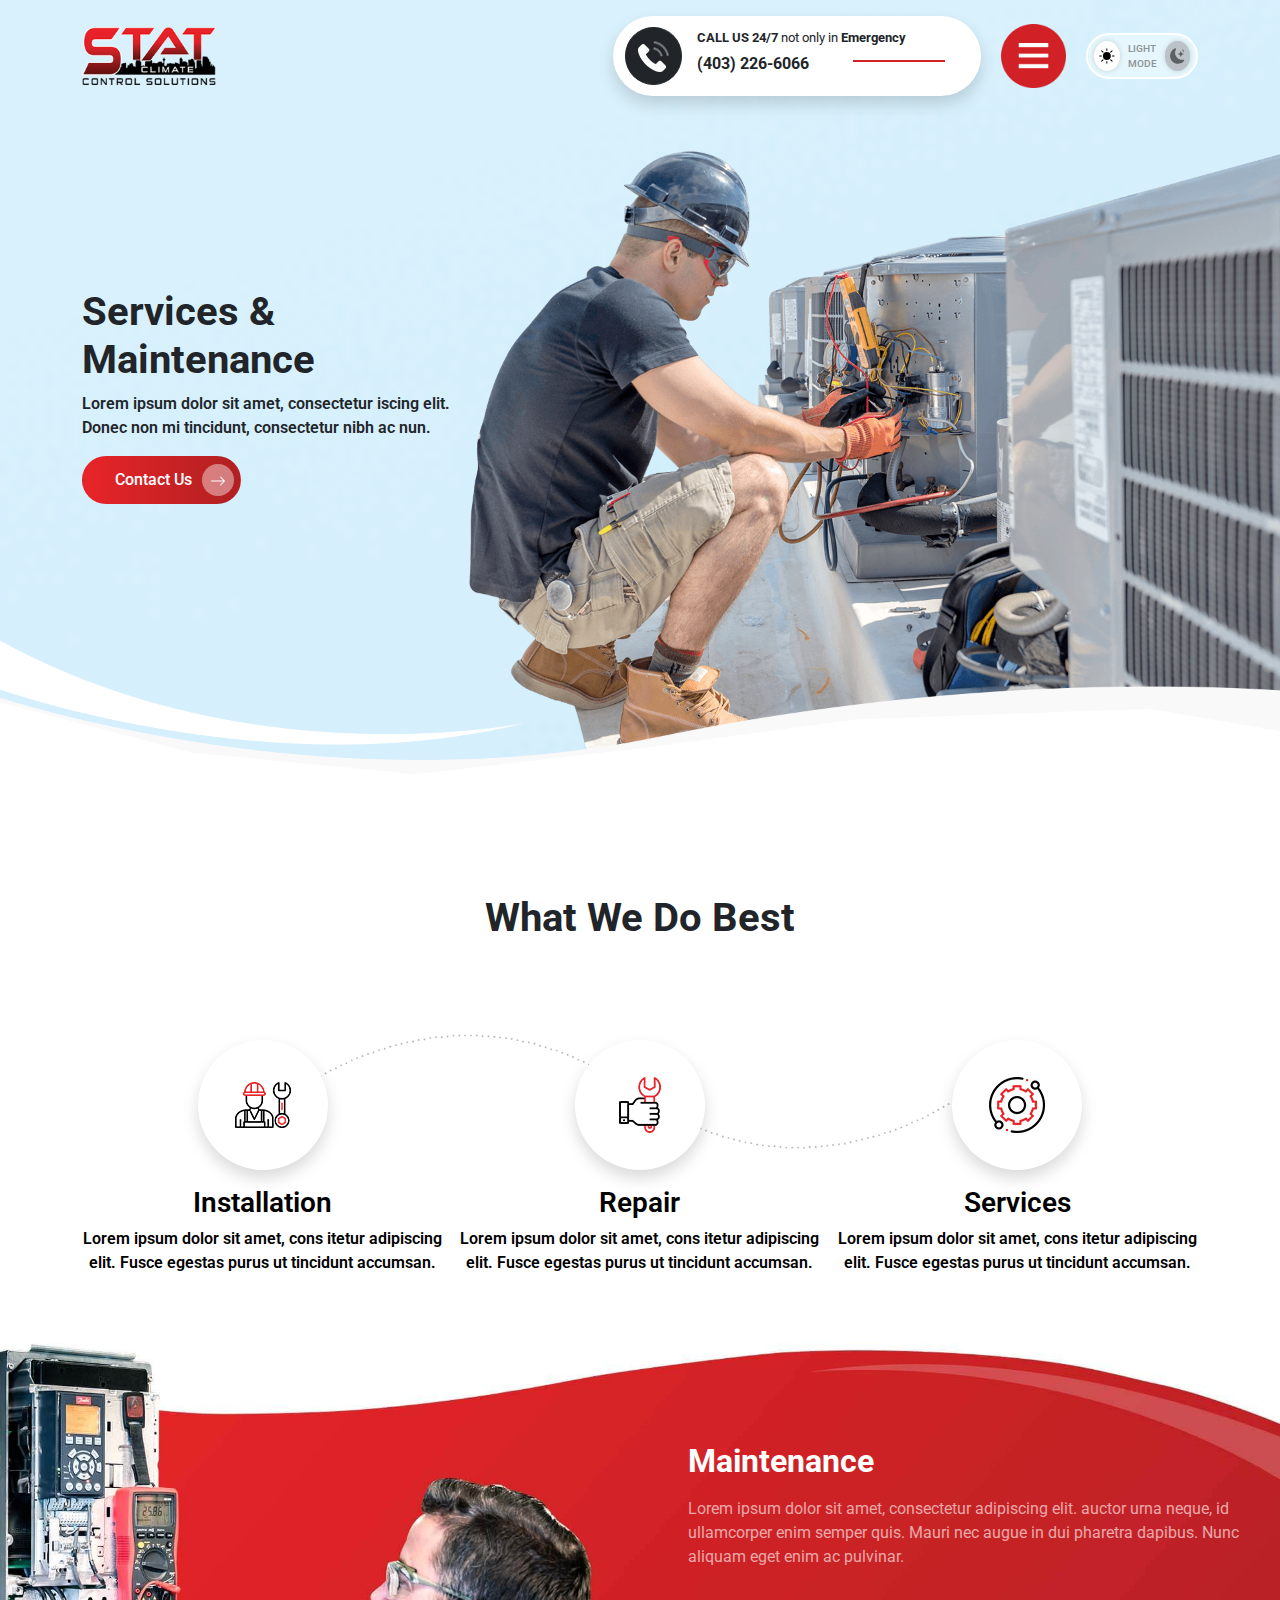
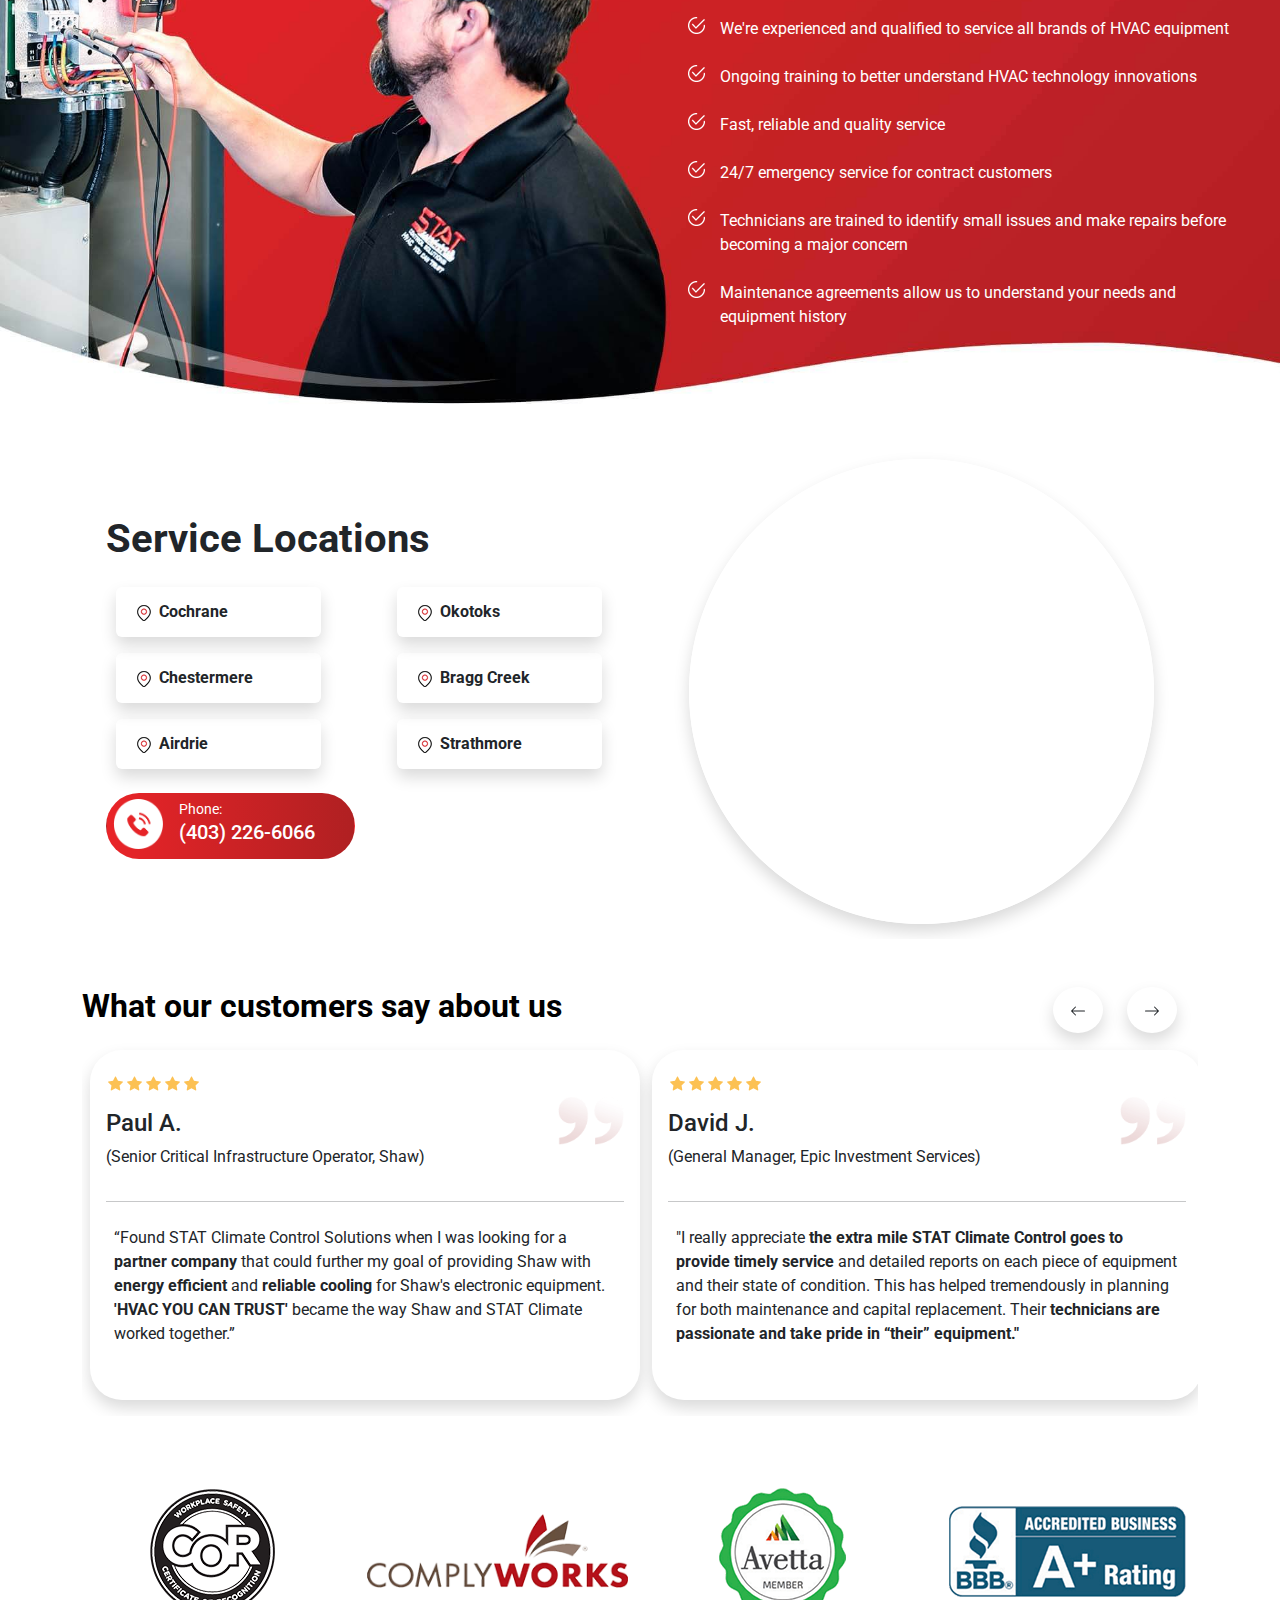
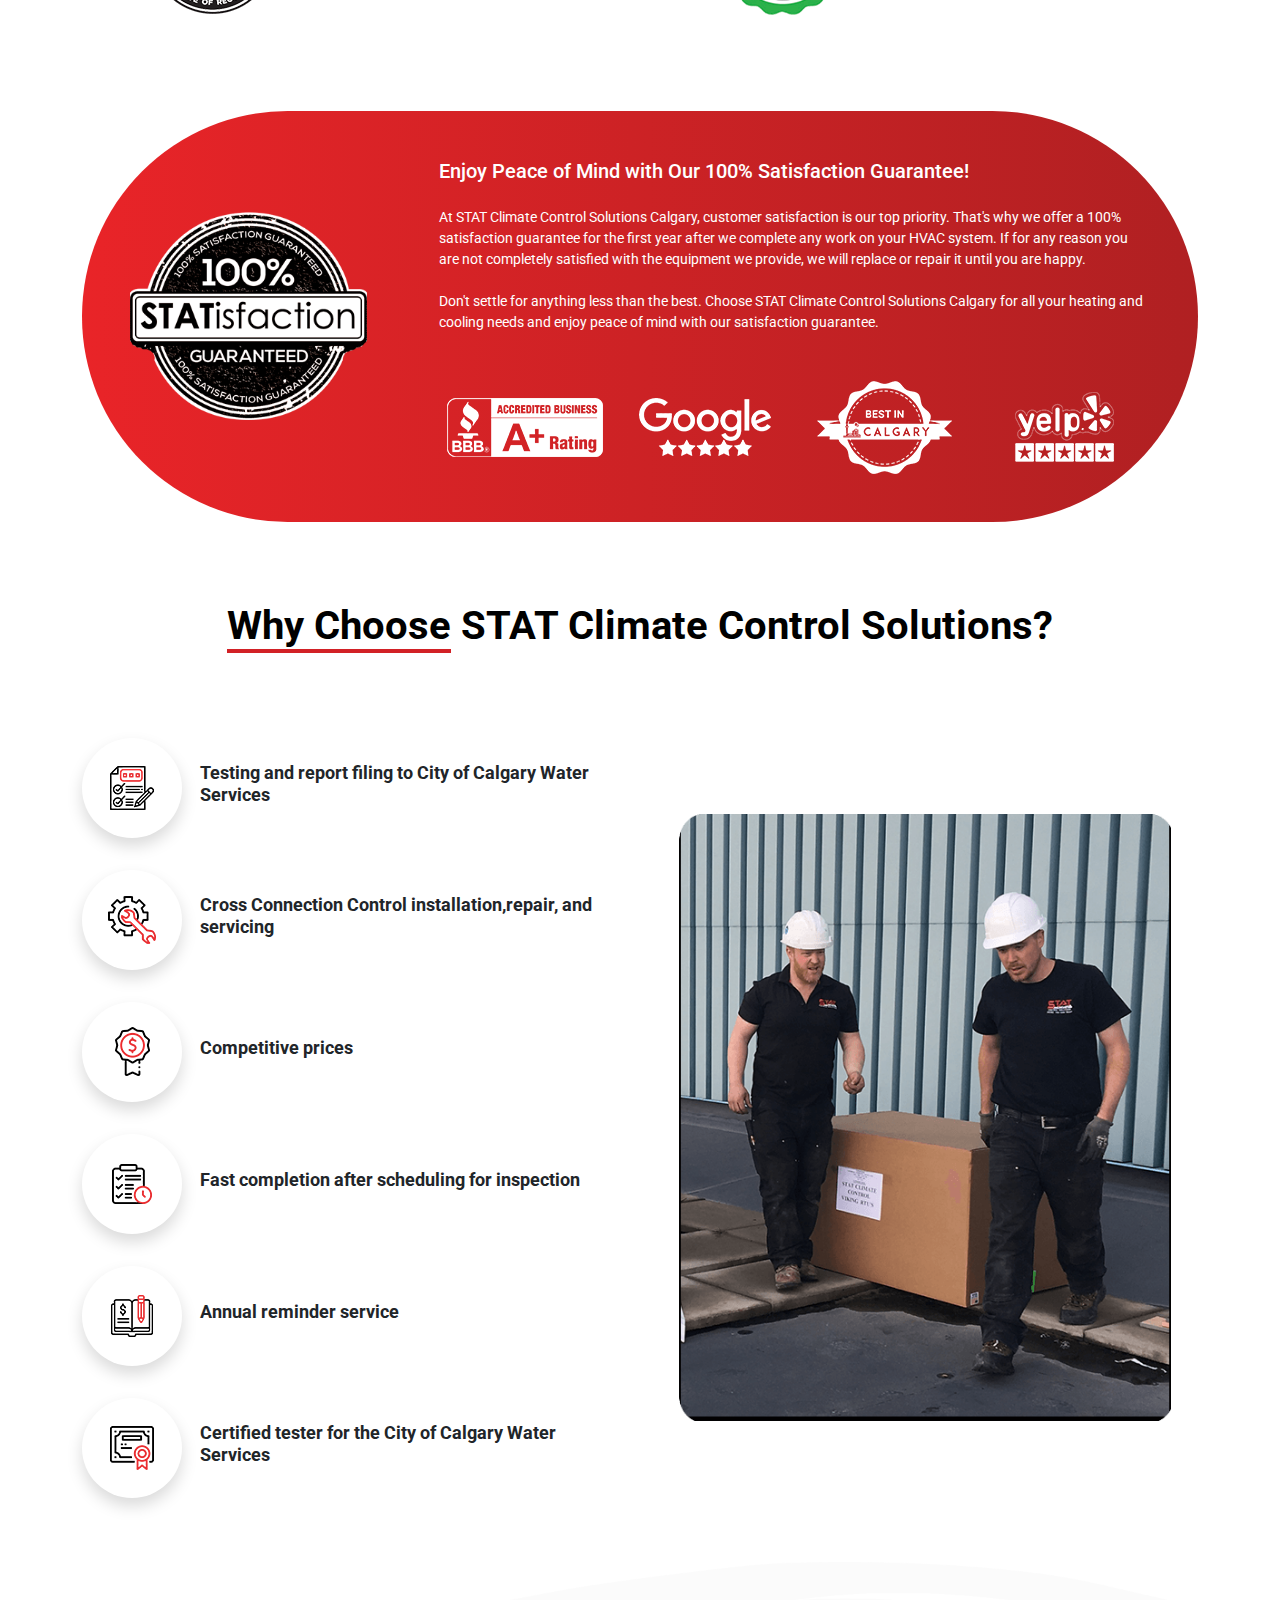
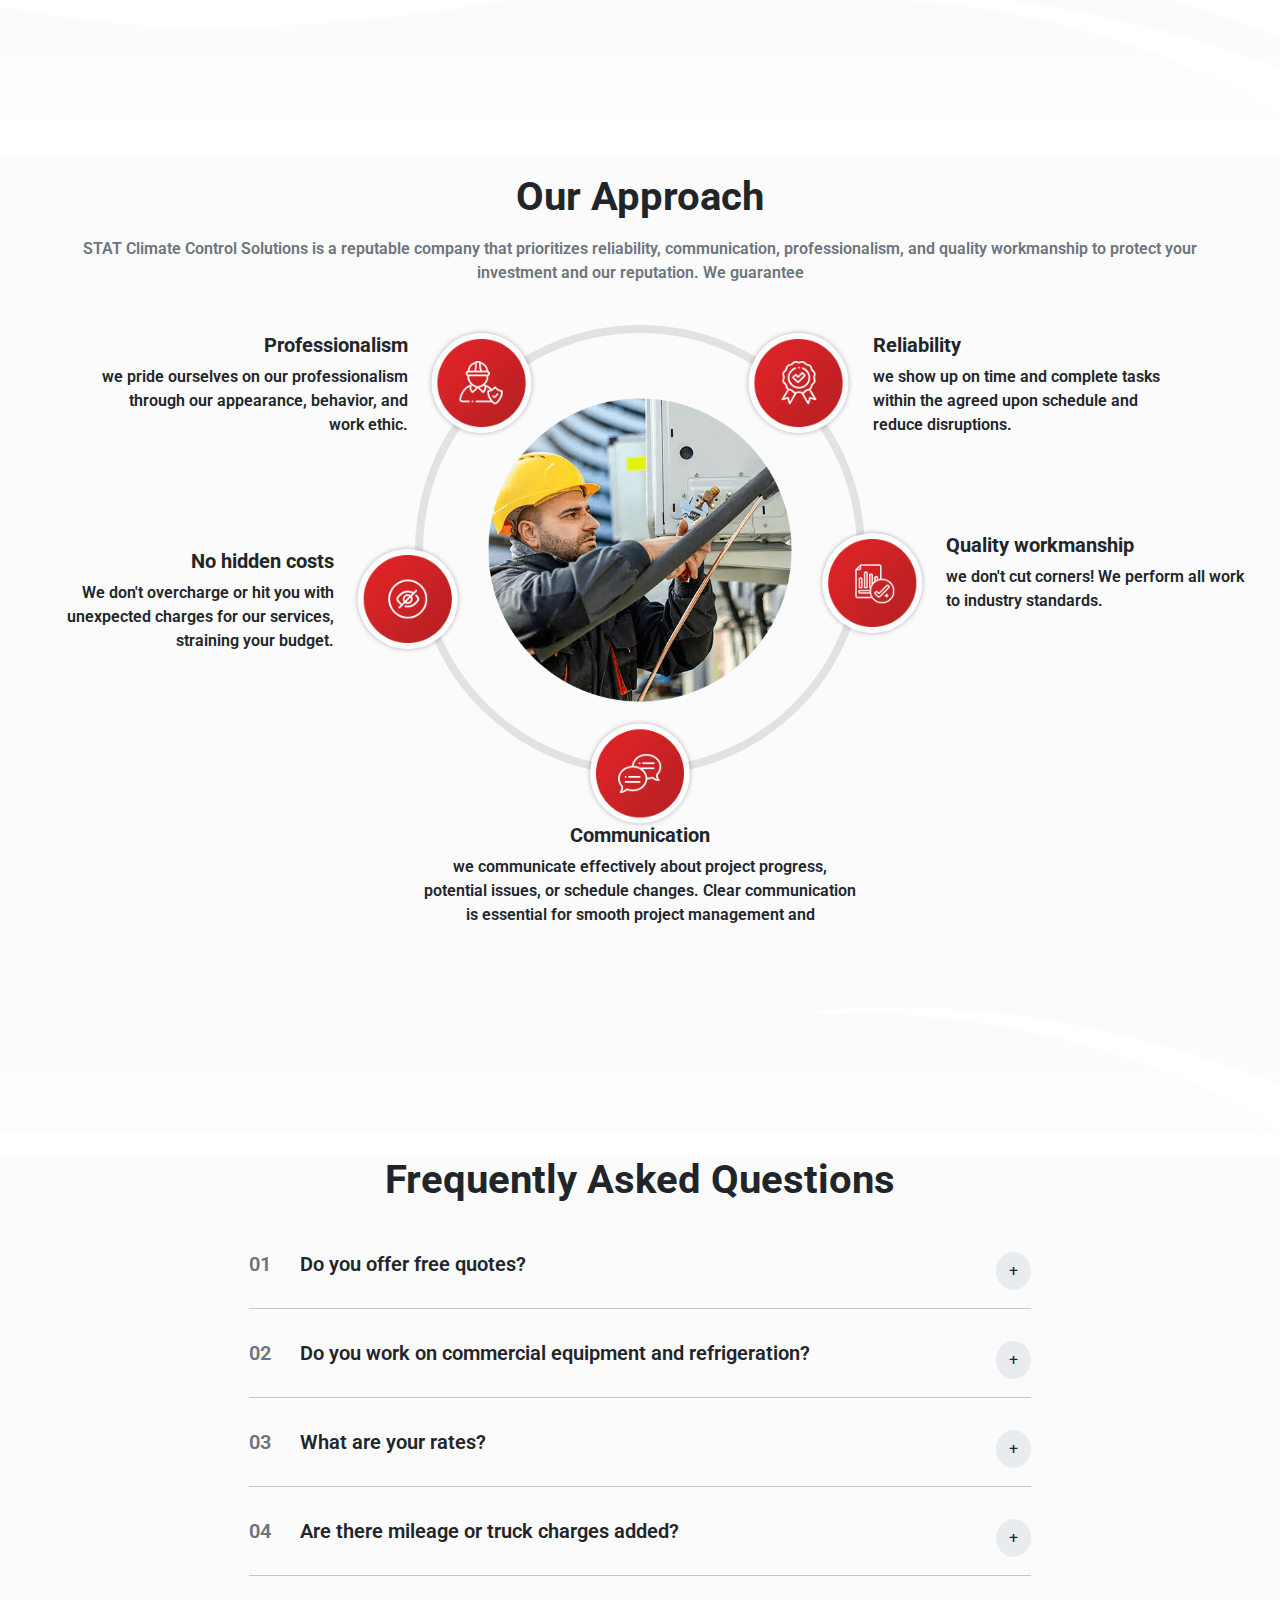
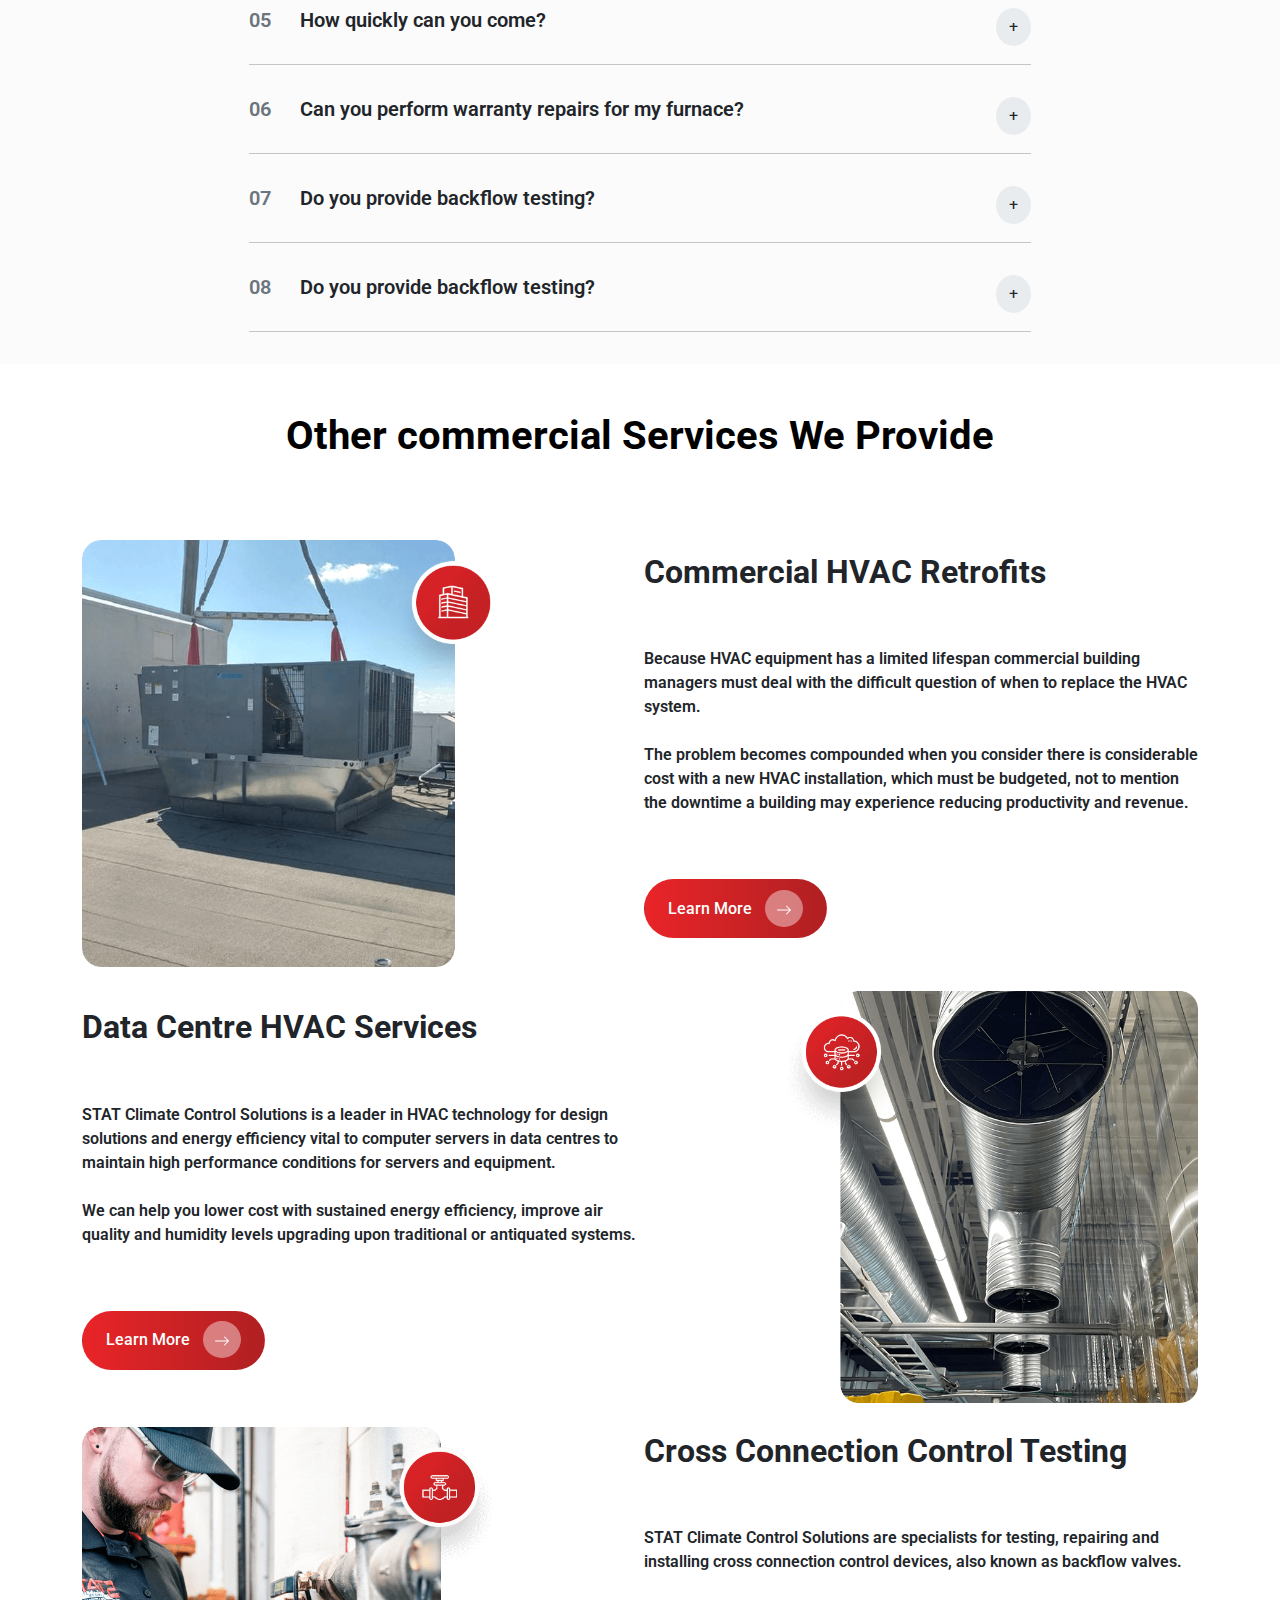
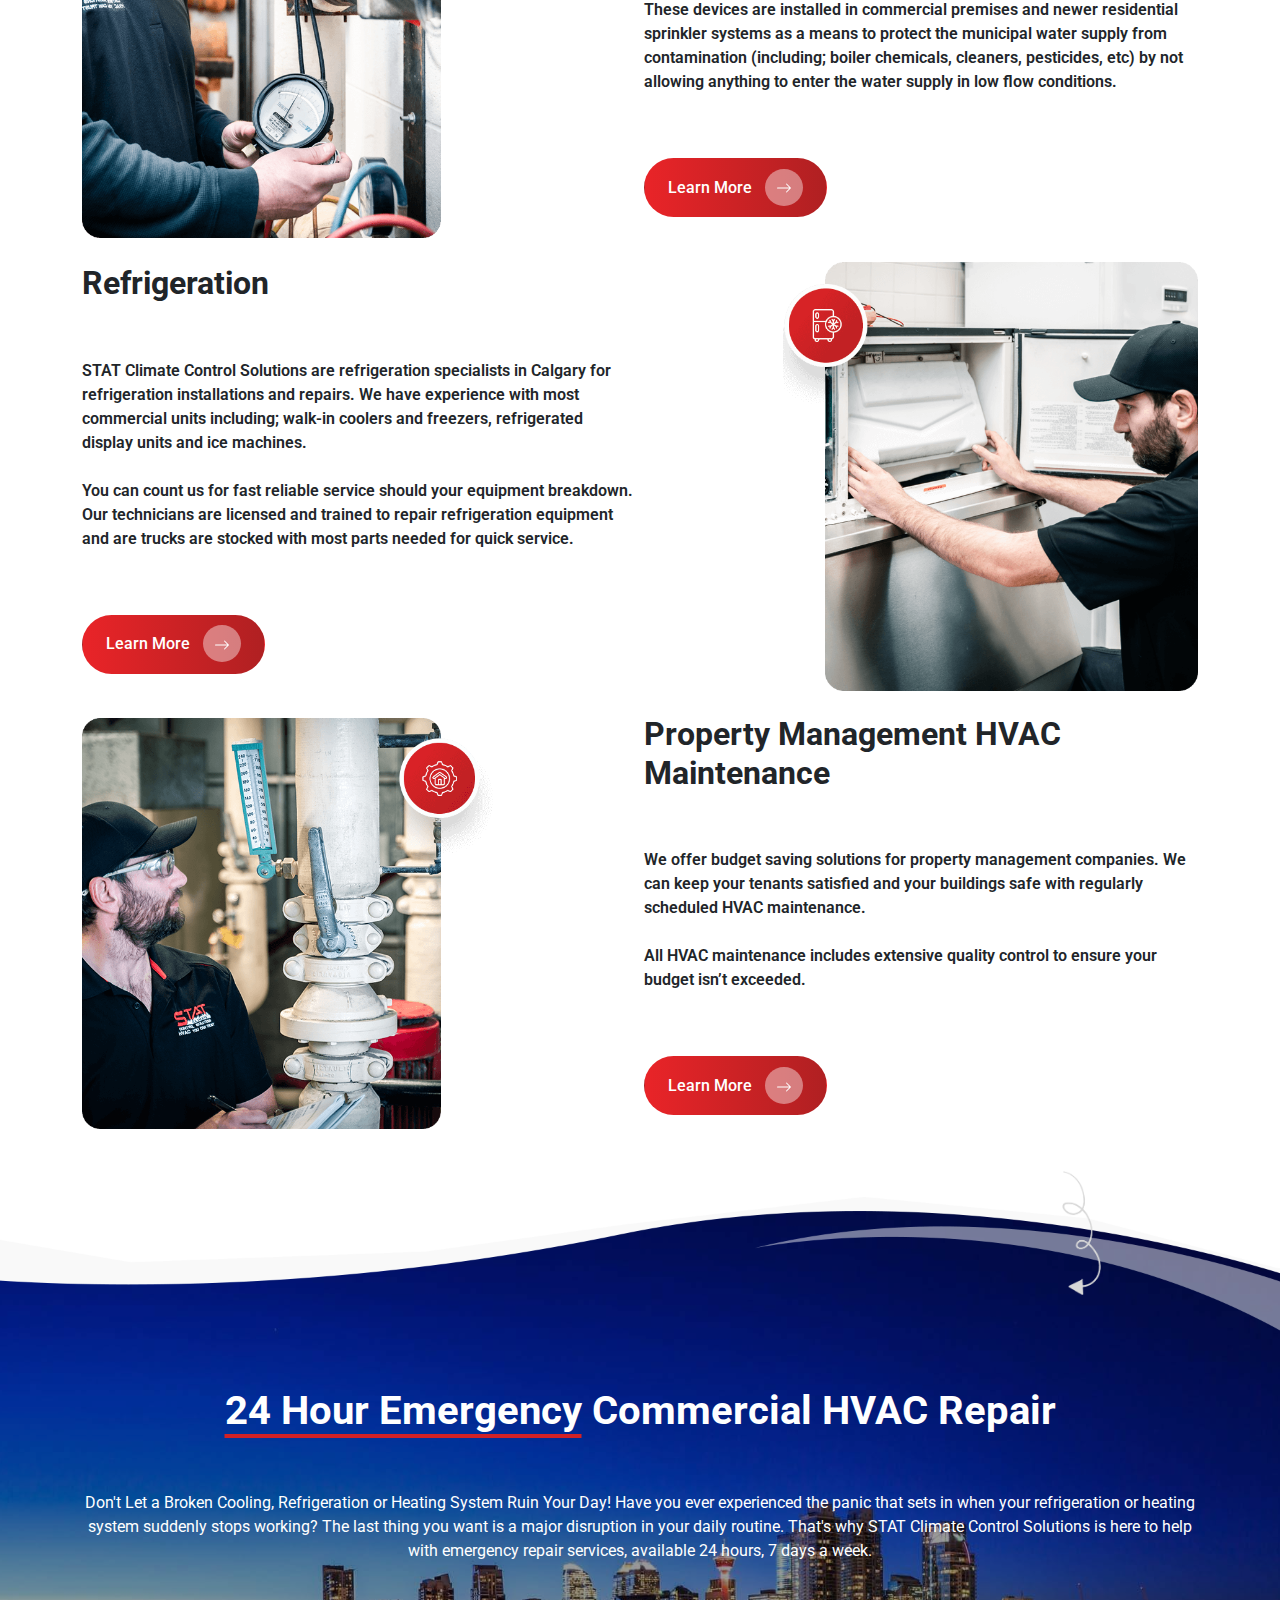
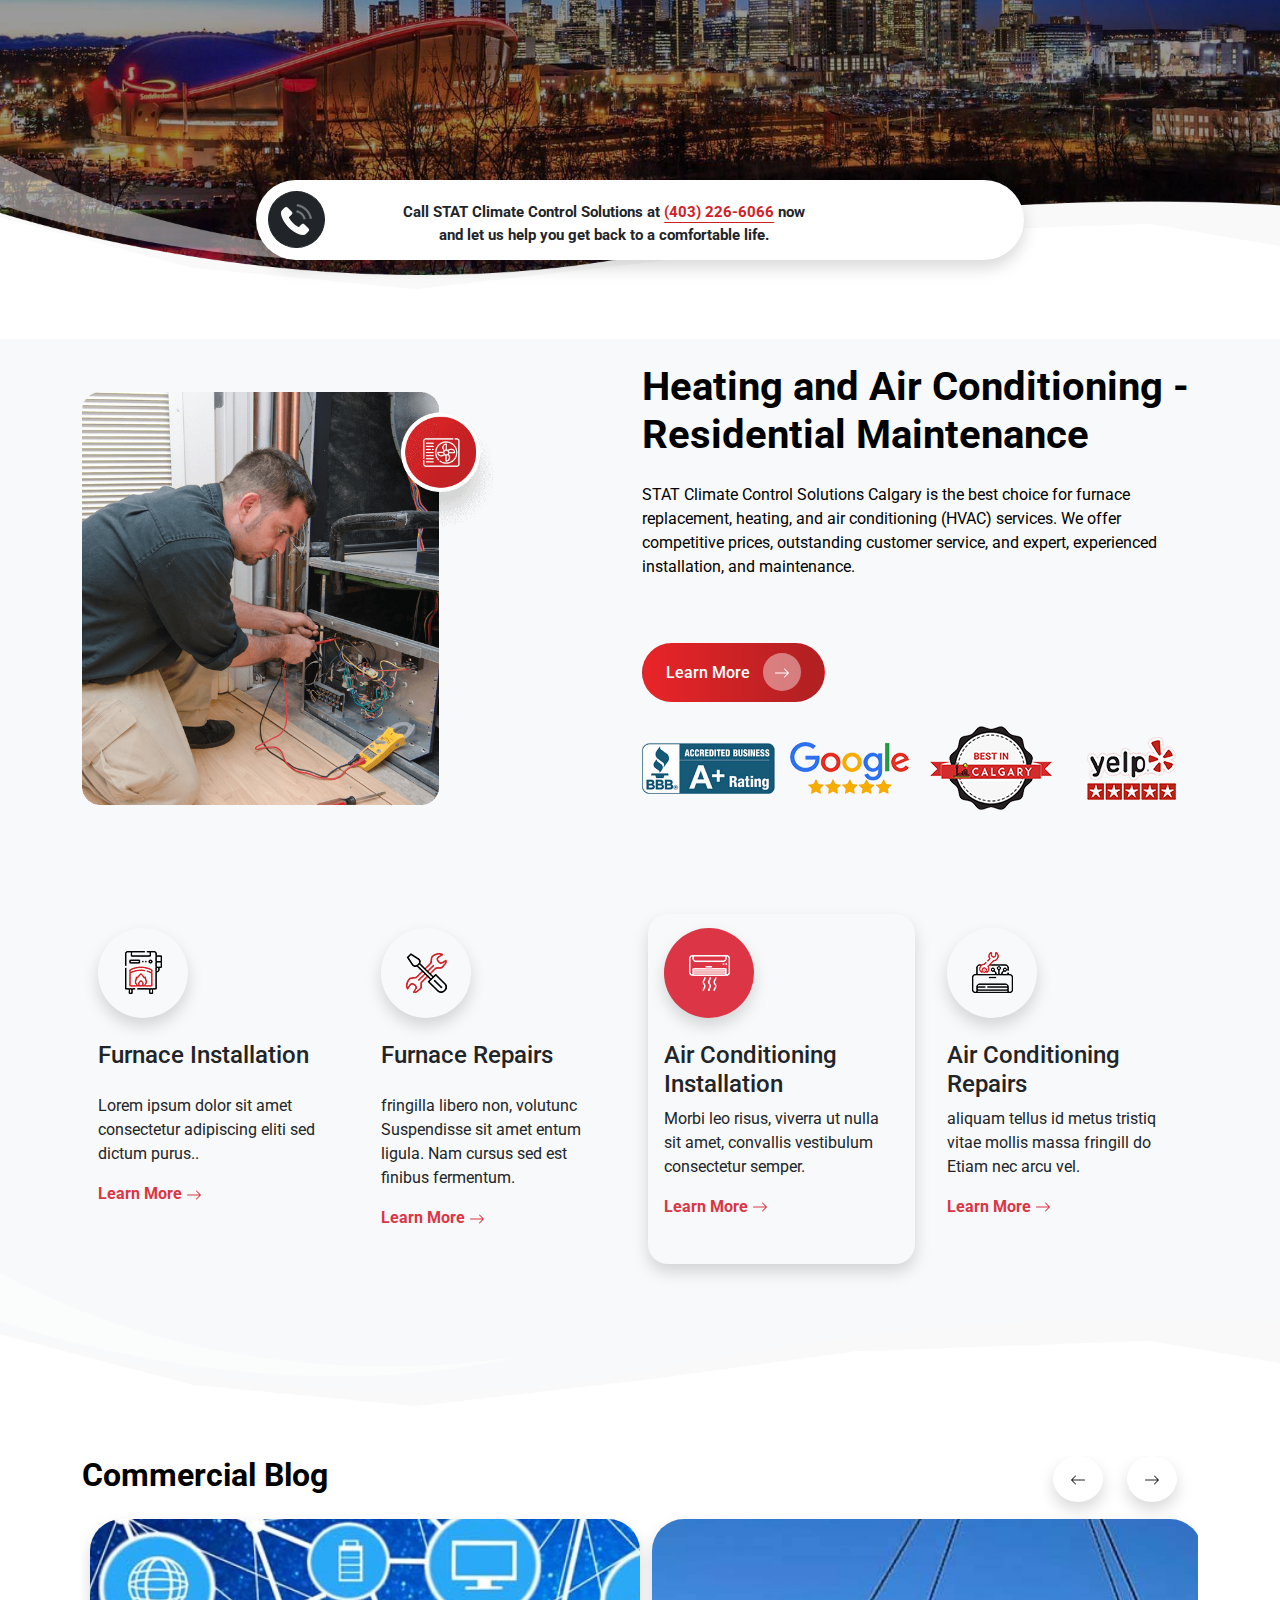
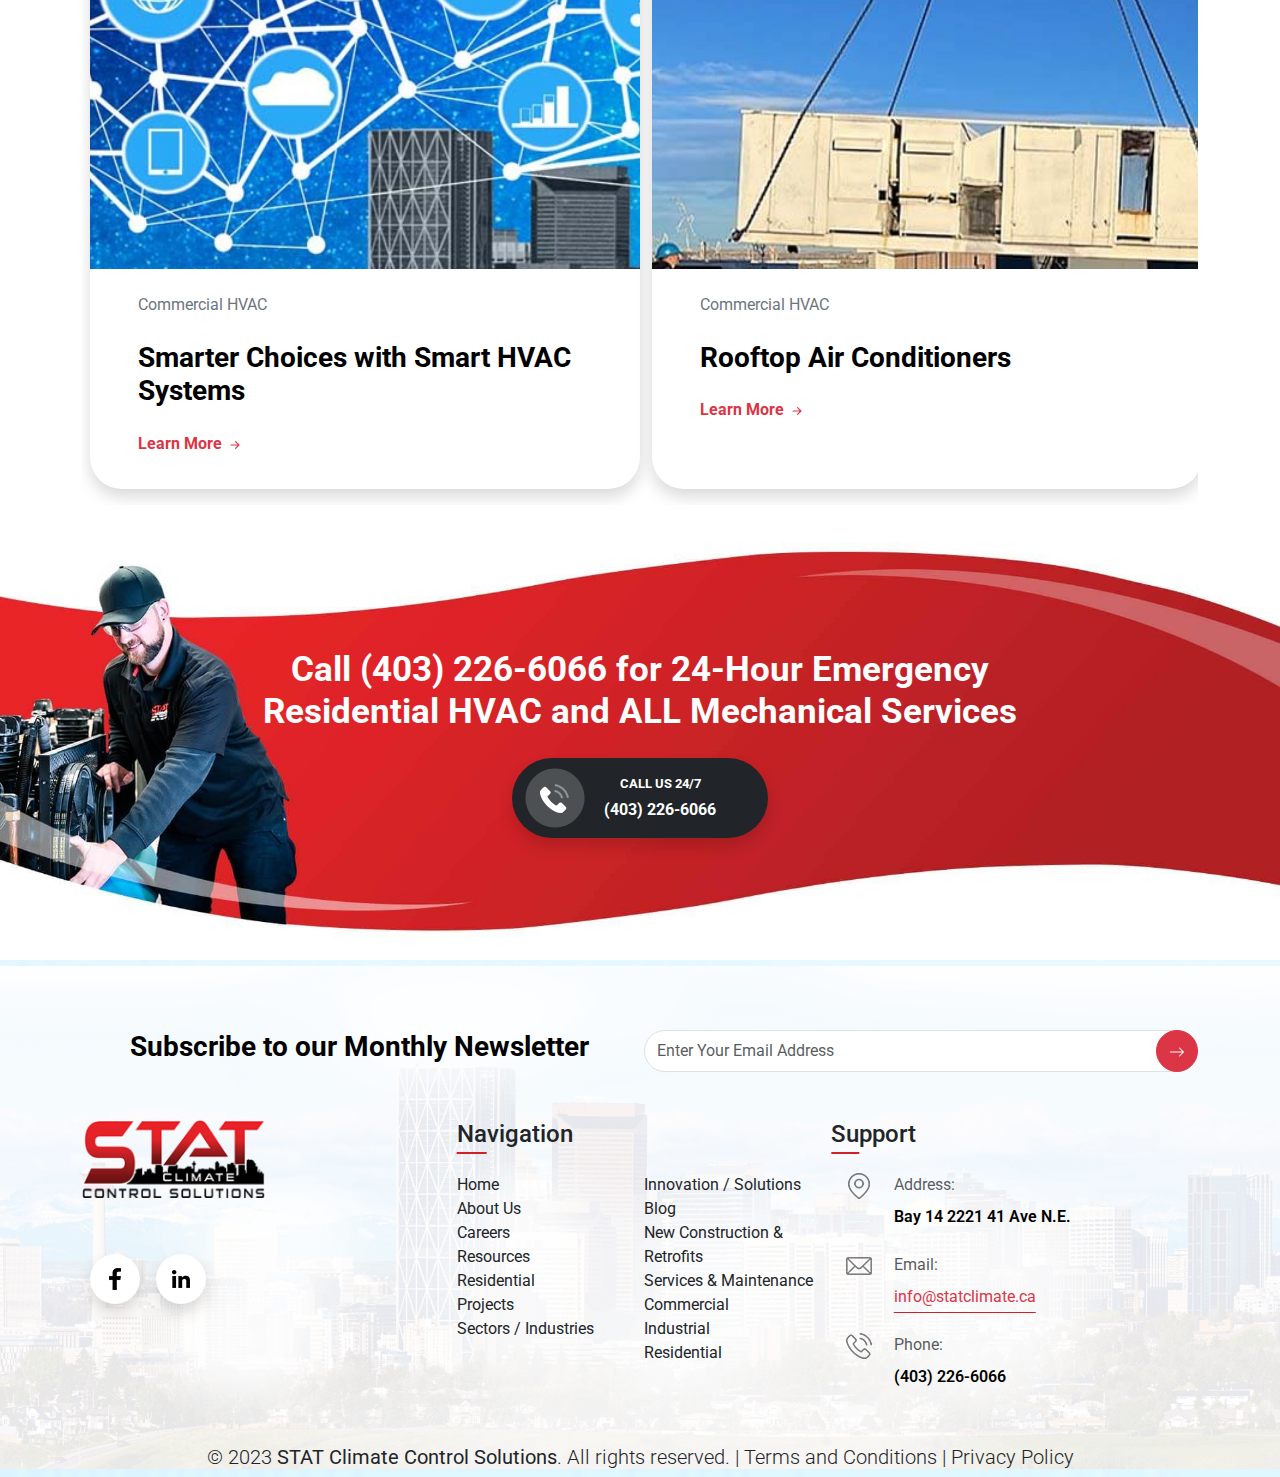
==== commit 432369d2: "update" ====
--- a/index.html
+++ b/index.html
@@ -33,7 +33,7 @@
                 </div>
                 <div class="contact-menu">
                     <div
-                        class="input-group btn-1 d-flex align-items-center p-0 bg-white group-call rounded-pill shadow">
+                        class="input-group btn-1 d-flex align-items-center p-0 bg-white group-call grup-call rounded-pill shadow">
                         <a href="(403) 226-6066"
                             class="btn ms-1 btn-dark rounded-circle d-flex align-items-center call-button" type="button"
                             id="button-addon1"><img src="images/phoneIcon.png" alt="phone"></a>
@@ -74,8 +74,9 @@
                             class="bi bi-sun-fill" viewBox="0 0 16 16">
                             <path
                                 d="M8 12a4 4 0 1 0 0-8 4 4 0 0 0 0 8zM8 0a.5.5 0 0 1 .5.5v2a.5.5 0 0 1-1 0v-2A.5.5 0 0 1 8 0zm0 13a.5.5 0 0 1 .5.5v2a.5.5 0 0 1-1 0v-2A.5.5 0 0 1 8 13zm8-5a.5.5 0 0 1-.5.5h-2a.5.5 0 0 1 0-1h2a.5.5 0 0 1 .5.5zM3 8a.5.5 0 0 1-.5.5h-2a.5.5 0 0 1 0-1h2A.5.5 0 0 1 3 8zm10.657-5.657a.5.5 0 0 1 0 .707l-1.414 1.415a.5.5 0 1 1-.707-.708l1.414-1.414a.5.5 0 0 1 .707 0zm-9.193 9.193a.5.5 0 0 1 0 .707L3.05 13.657a.5.5 0 0 1-.707-.707l1.414-1.414a.5.5 0 0 1 .707 0zm9.193 2.121a.5.5 0 0 1-.707 0l-1.414-1.414a.5.5 0 0 1 .707-.707l1.414 1.414a.5.5 0 0 1 0 .707zM4.464 4.465a.5.5 0 0 1-.707 0L2.343 3.05a.5.5 0 1 1 .707-.707l1.414 1.414a.5.5 0 0 1 0 .708z" />
-                        </svg><span id="nameMode">LIGHT<br>MODE</span><svg id="dark" xmlns="http://www.w3.org/2000/svg" width="16"
-                            height="16" fill="currentColor" class="bi bi-moon-stars-fill" viewBox="0 0 16 16">
+                        </svg><span id="nameMode">LIGHT<br>MODE</span><svg id="dark" xmlns="http://www.w3.org/2000/svg"
+                            width="16" height="16" fill="currentColor" class="bi bi-moon-stars-fill"
+                            viewBox="0 0 16 16">
                             <path
                                 d="M6 .278a.768.768 0 0 1 .08.858 7.208 7.208 0 0 0-.878 3.46c0 4.021 3.278 7.277 7.318 7.277.527 0 1.04-.055 1.533-.16a.787.787 0 0 1 .81.316.733.733 0 0 1-.031.893A8.349 8.349 0 0 1 8.344 16C3.734 16 0 12.286 0 7.71 0 4.266 2.114 1.312 5.124.06A.752.752 0 0 1 6 .278z" />
                             <path
--- a/css/responsive.css
+++ b/css/responsive.css
@@ -83,6 +83,9 @@
     }
     .group-call {
         width: 20%;
+    }
+    .grup-call {
+        width: 55% !important;
     }
     .group-call-1 {
         margin-top: 2% !important;
@@ -441,6 +444,9 @@
     .group-call {
         width: 25% !important;
     }
+    .grup-call {
+        width: 60% !important;
+    }
 }
 
 @media only screen and (max-width: 1068px) {
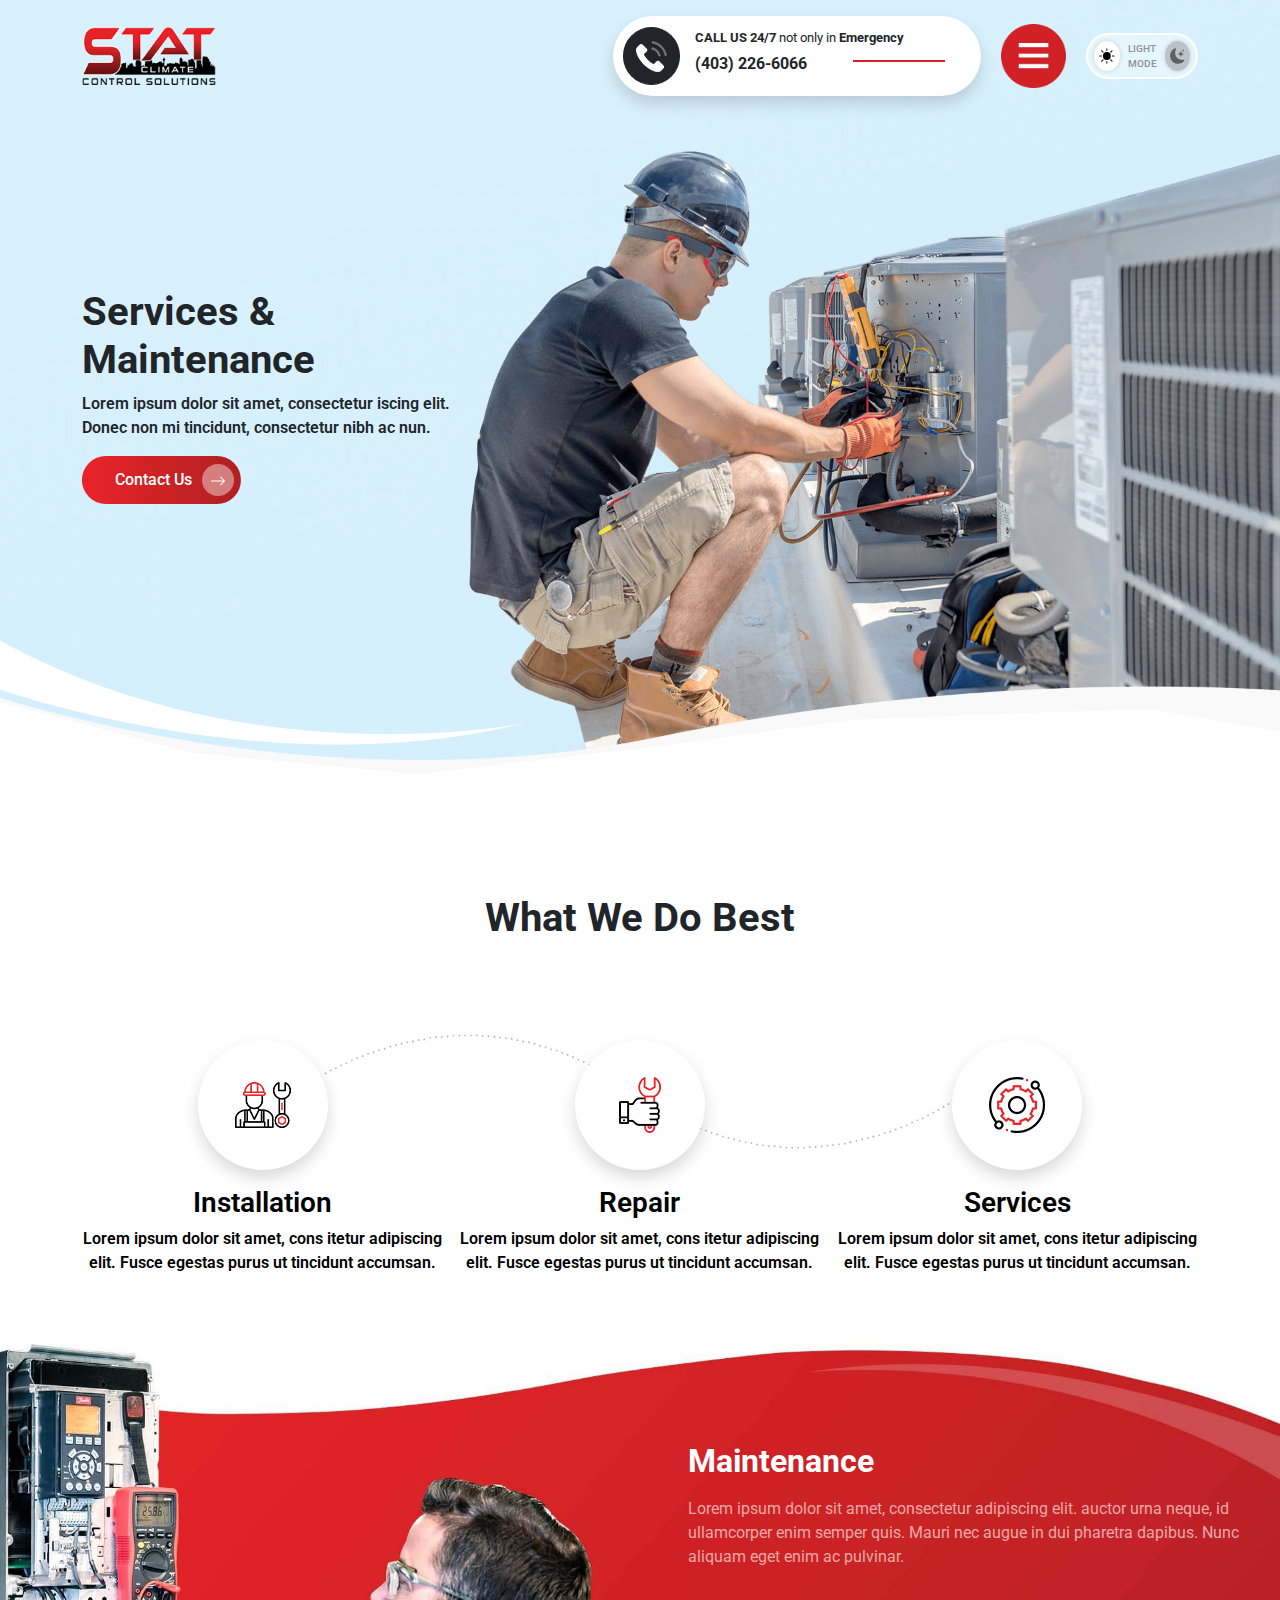
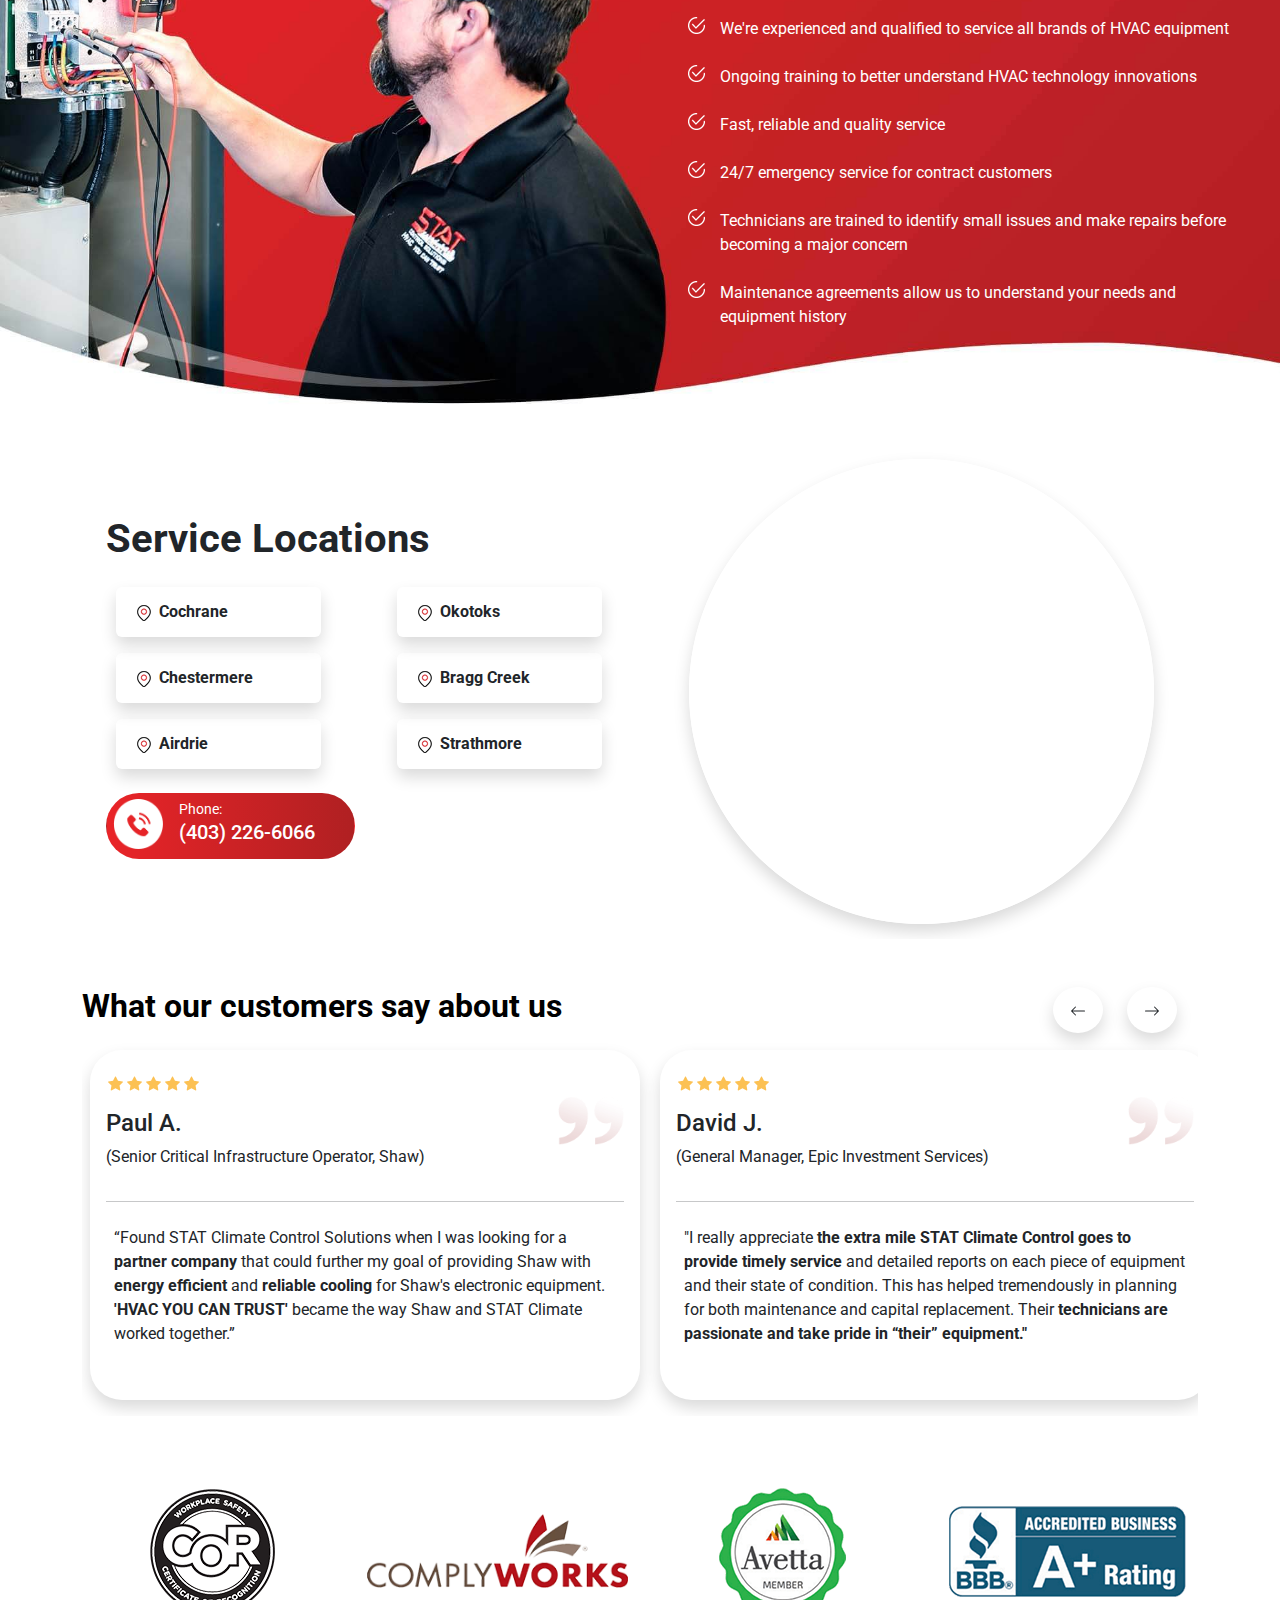
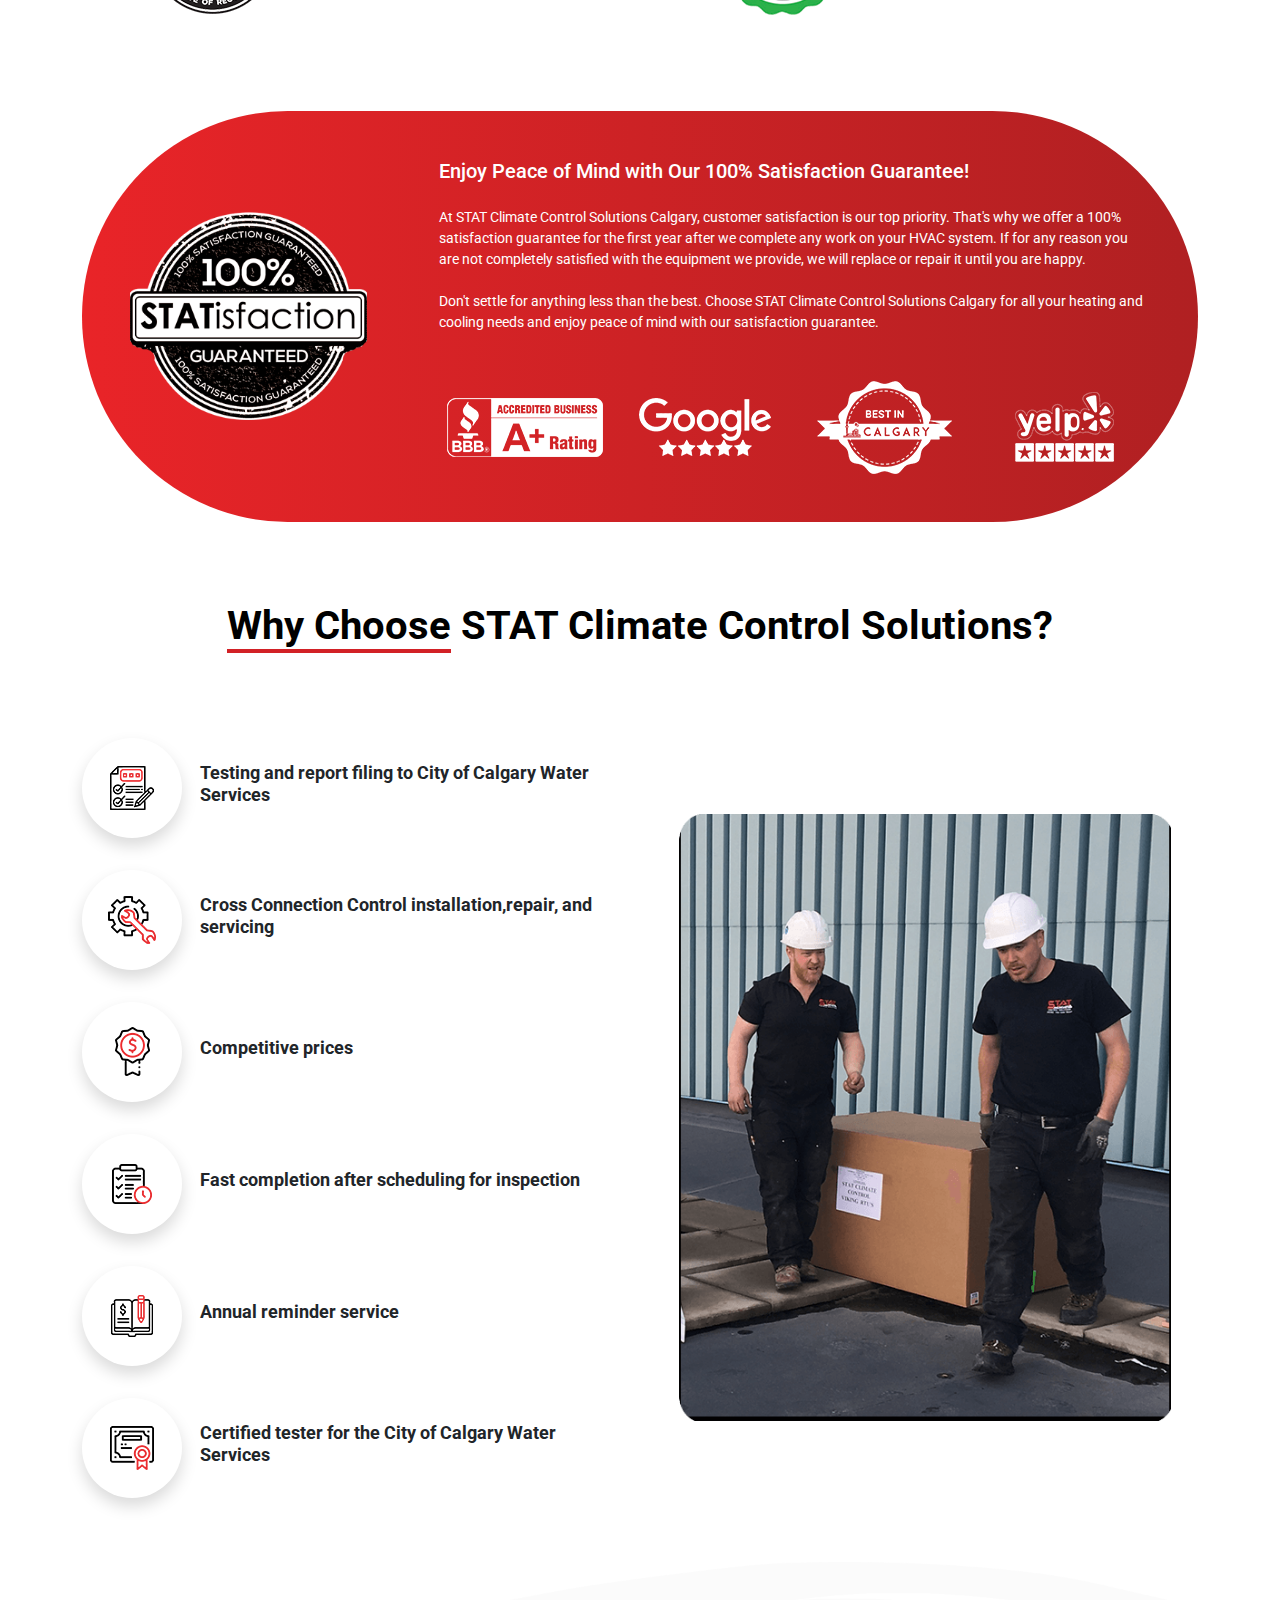
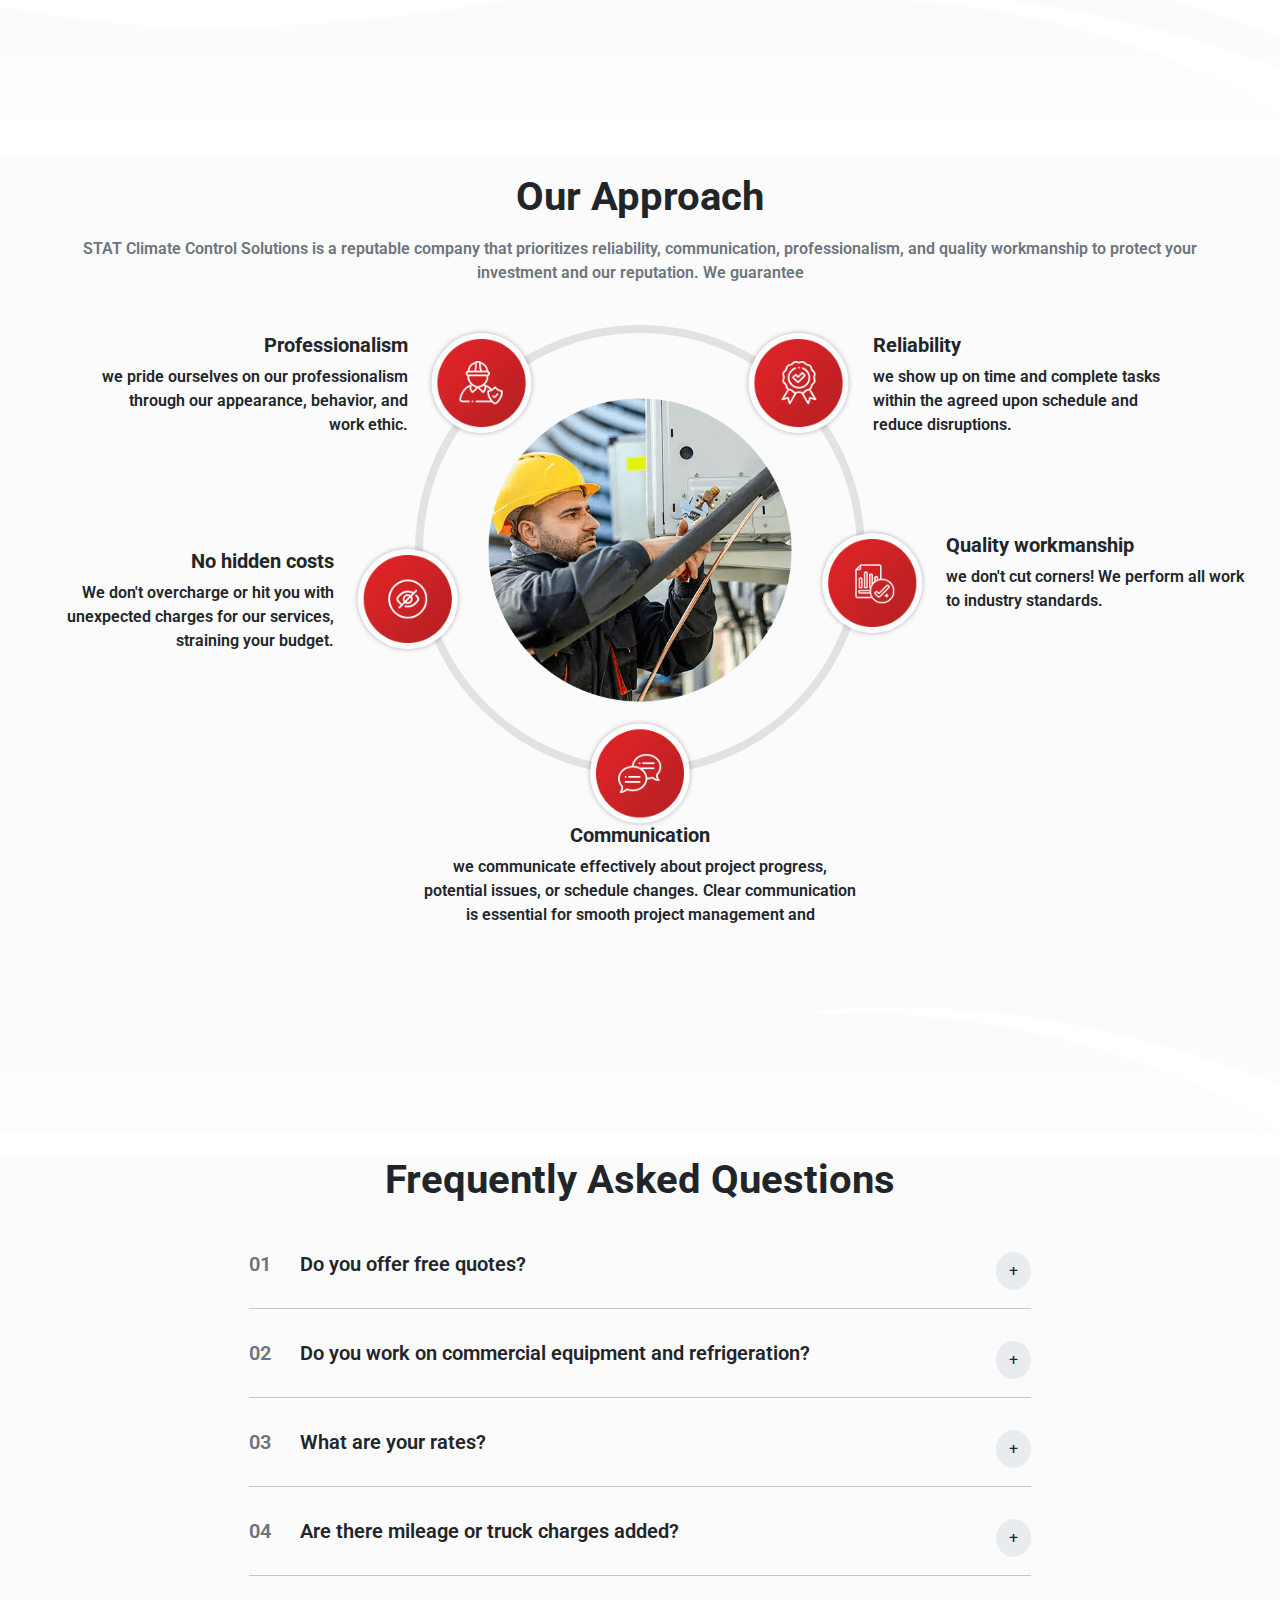
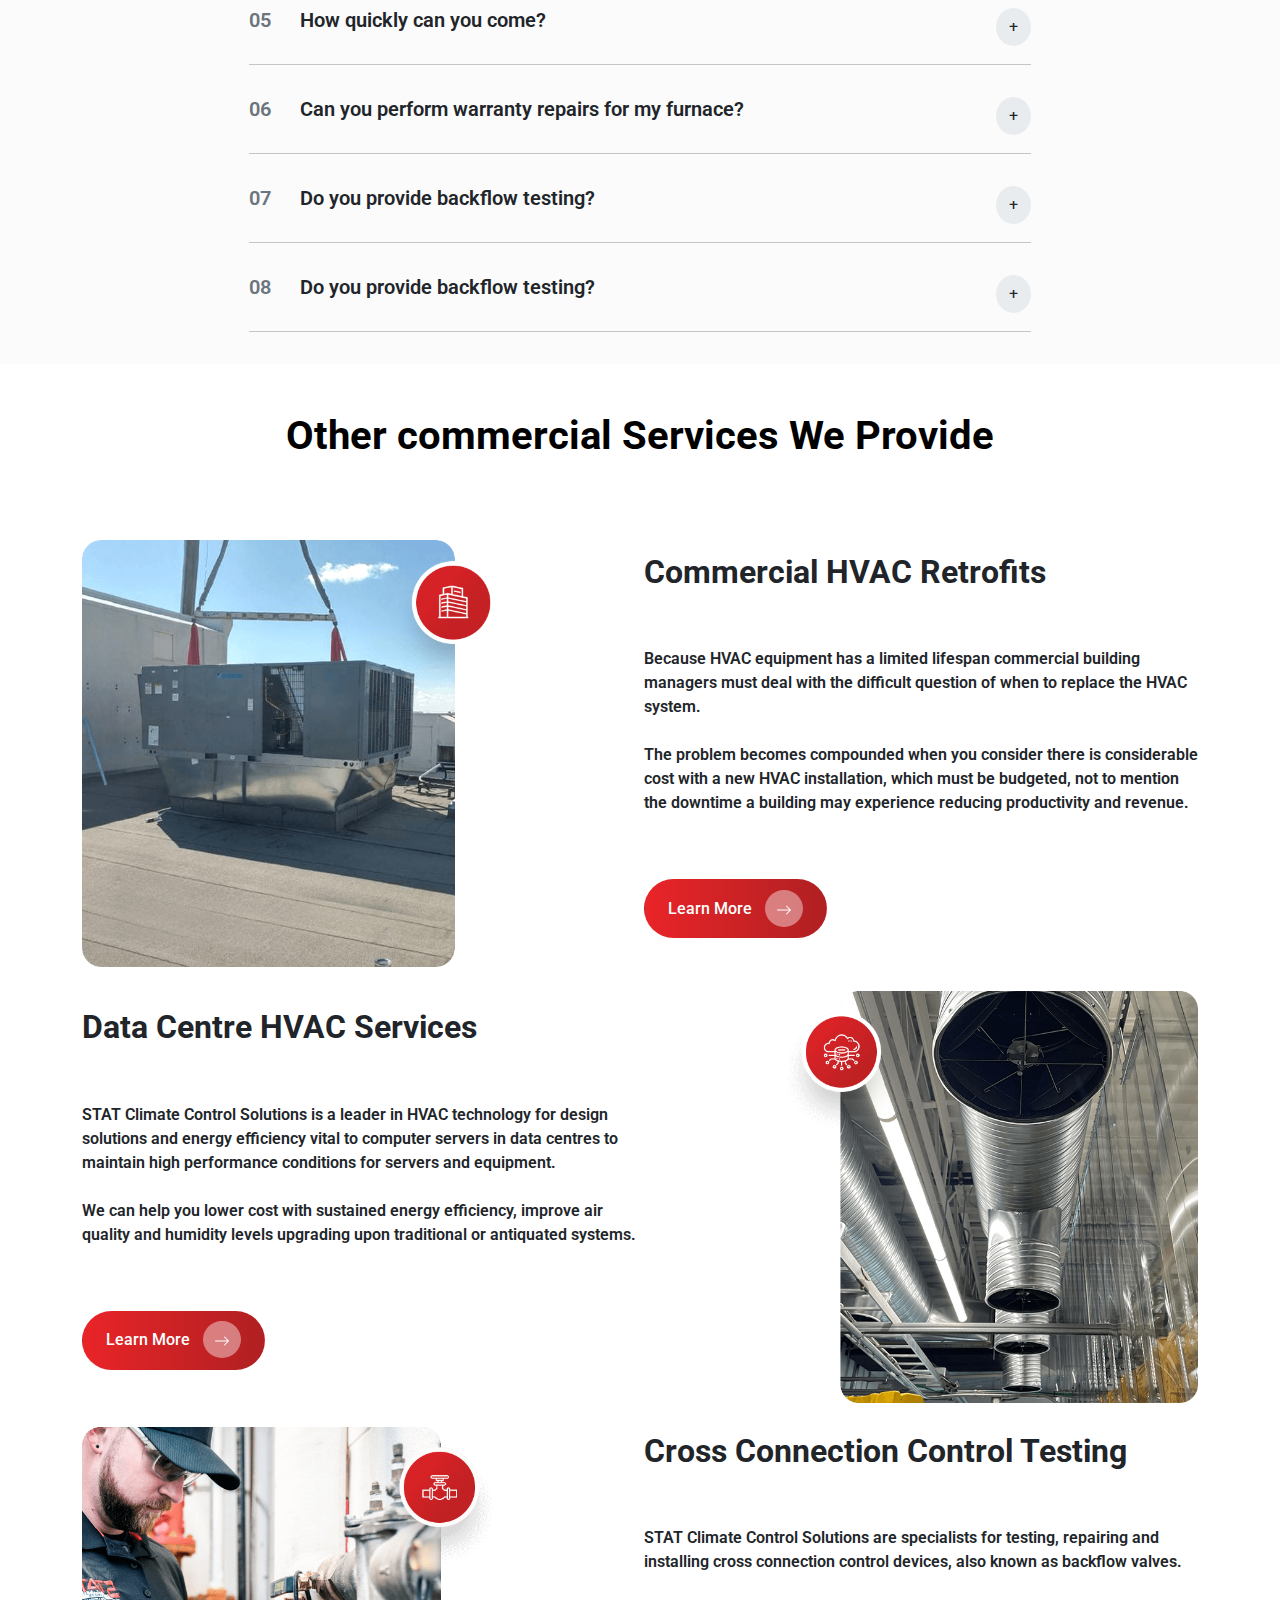
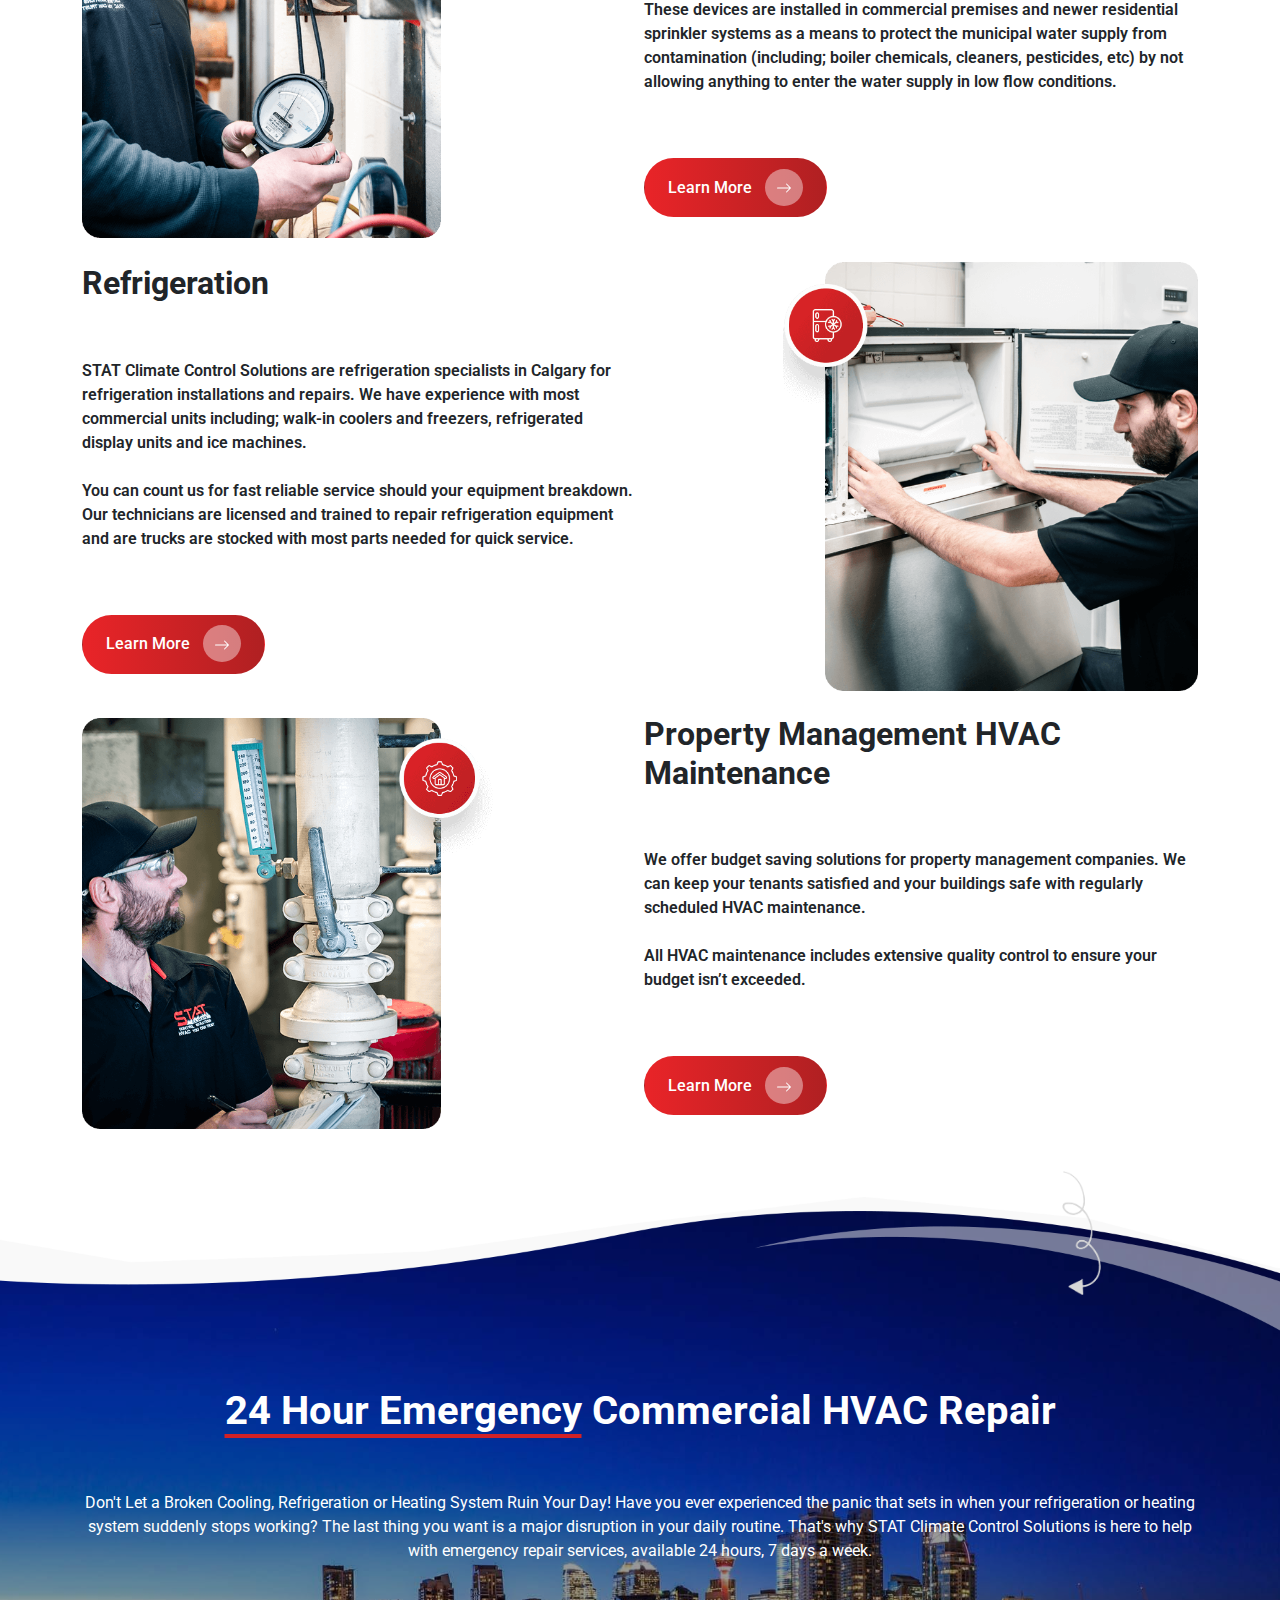
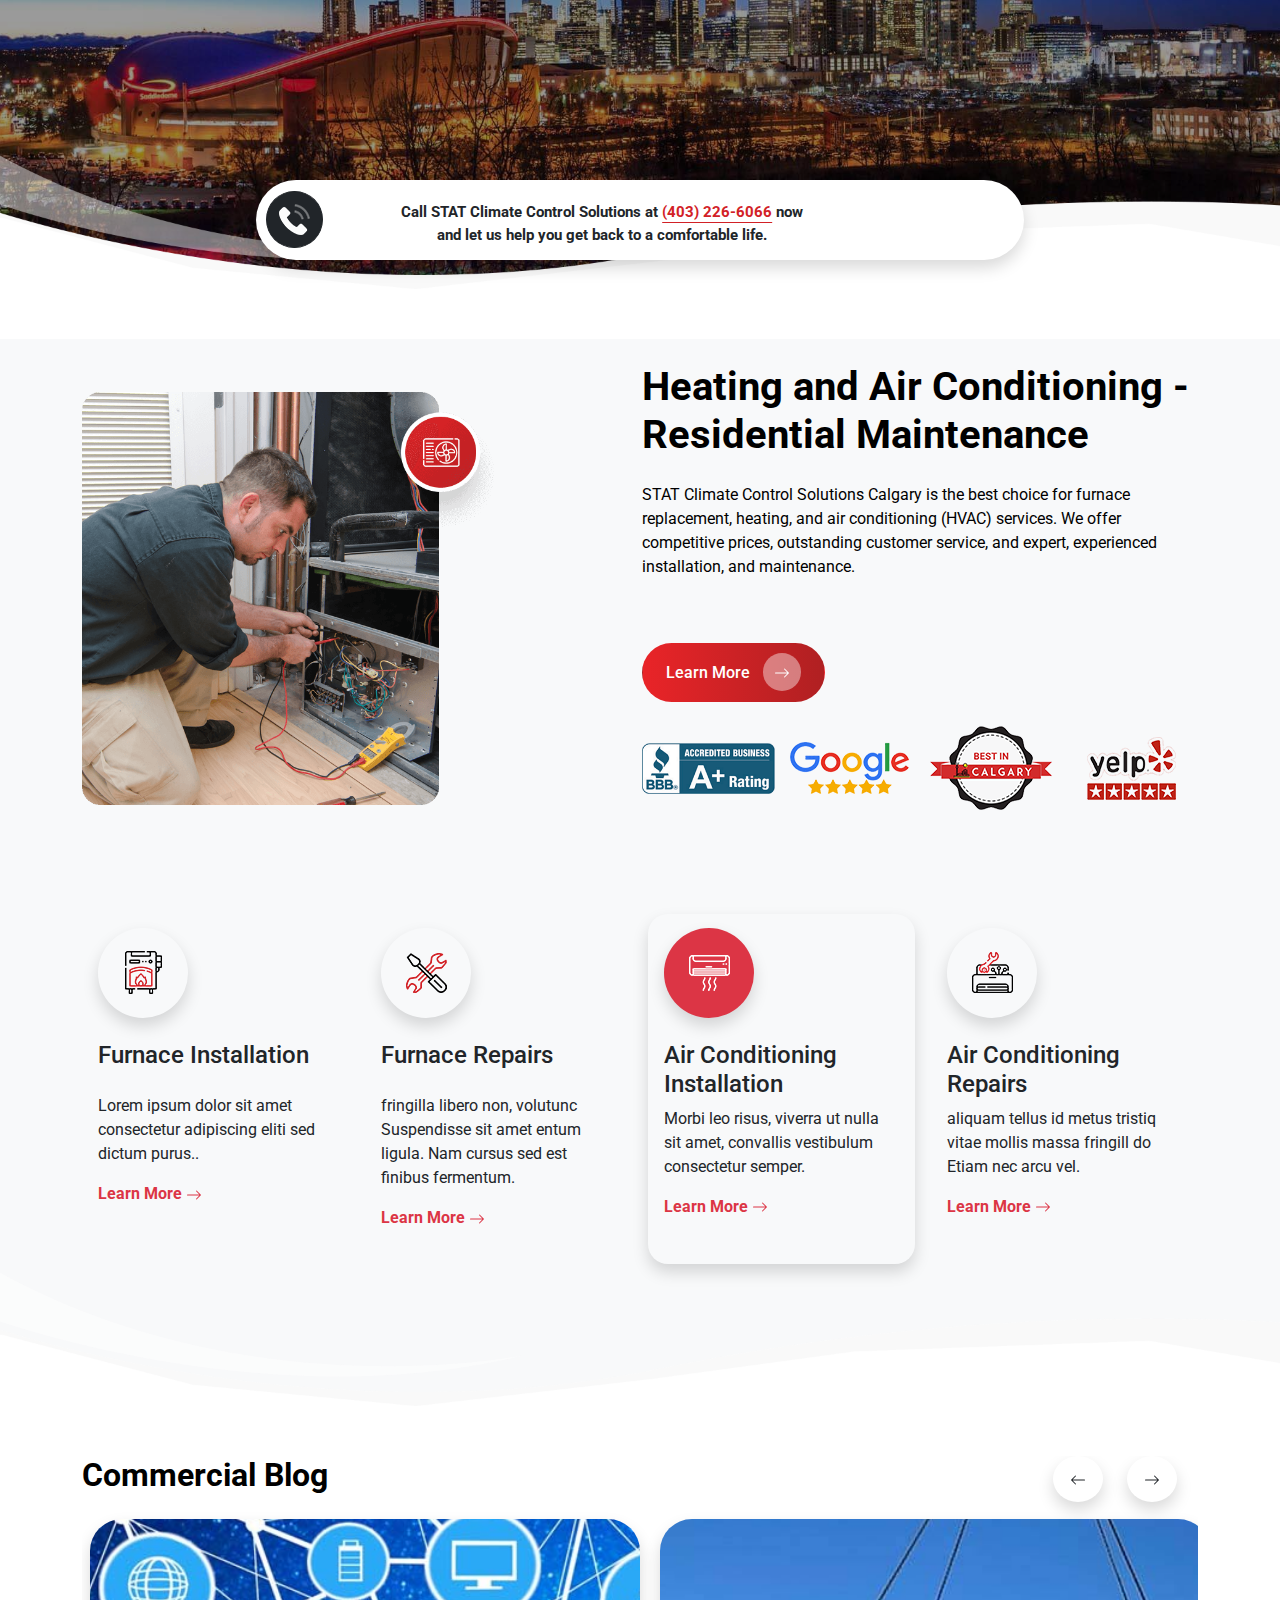
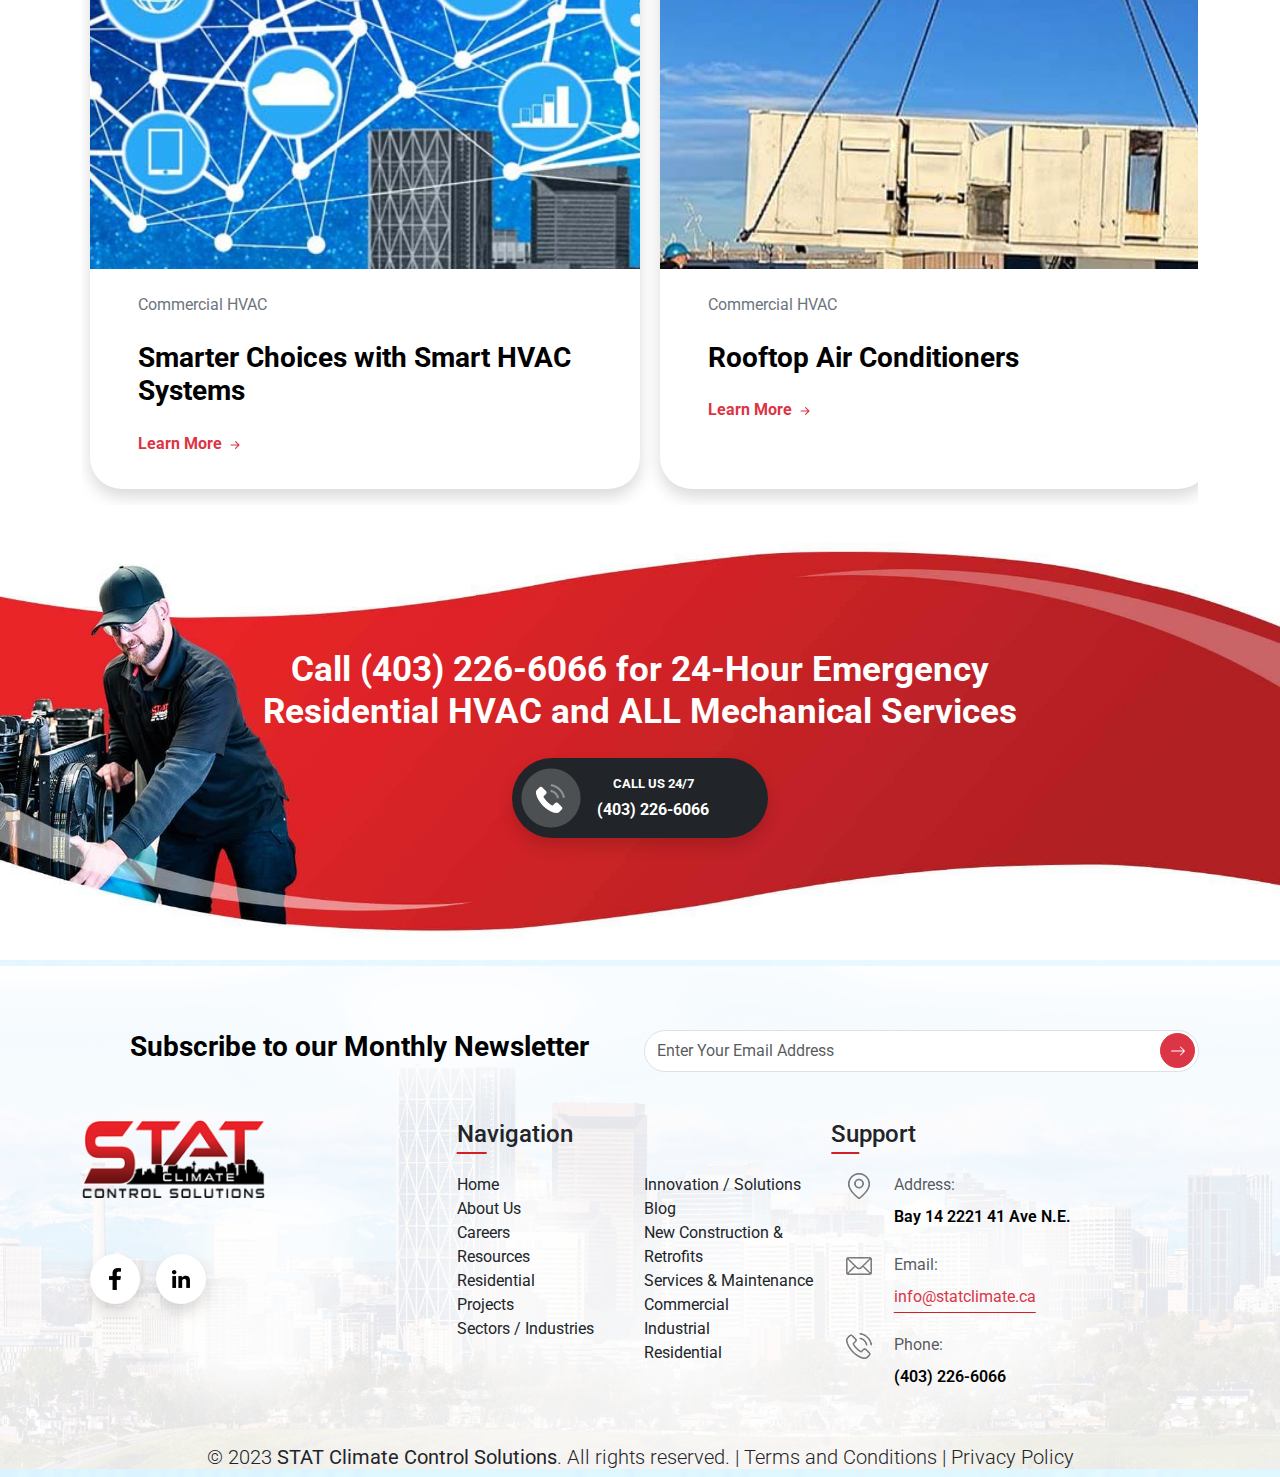
==== commit 6eddf642: "update" ====
--- a/index.html
+++ b/index.html
@@ -35,7 +35,7 @@
                     <div
                         class="input-group btn-1 d-flex align-items-center p-0 bg-white group-call grup-call rounded-pill shadow">
                         <a href="(403) 226-6066"
-                            class="btn ms-1 btn-dark rounded-circle d-flex align-items-center call-button" type="button"
+                            class="btn btn-dark rounded-circle d-flex align-items-center call-button" type="button"
                             id="button-addon1"><img src="images/phoneIcon.png" alt="phone"></a>
                         <div class="bg-white px-3 rounded-pill">
                             <p class="call-us pt-2 pb-0 m-0"><b>CALL US 24/7</b> not only in <b>Emergency</b></p>
@@ -890,6 +890,18 @@
                 </div>
                 <div class="d-flex align-items-center pt-4 ms-4">
                     <div class="circle-box rounded-circle">
+                        <img src="images/relaitive.png" alt="stat">
+                    </div>
+                    <div class="circle-content ps-4">
+                        <h5 class="fw-bold">Reliability</h5>
+                        <p class="fw-semibold">we show up on time and complete
+                            tasks within the agreed upon schedule
+                            and reduce disruptions.</p>
+                    </div>
+                
+                </div>
+                <div class="d-flex align-items-center pt-4 ms-4">
+                    <div class="circle-box rounded-circle">
                         <img src="images/profession.png" alt="stat">
                     </div>
                     <div class="circle-content text-start ps-4">
@@ -898,6 +910,17 @@
                             through our appearance, behavior, and work ethic.</p>
                     </div>
 
+                </div>
+                <div class="d-flex align-items-center pt-4 ms-4">
+                    <div class="circle-box rounded-circle">
+                        <img src="images/quality.png" alt="stat">
+                    </div>
+                    <div class="circle-content ps-4">
+                        <h5 class="fw-bold">Quality workmanship</h5>
+                        <p class="fw-semibold">we don't cut corners! We perform all
+                            work to industry standards.</p>
+                    </div>
+                
                 </div>
                 <div class="d-flex align-items-center pt-4 ms-4">
                     <div class="circle-box rounded-circle">
@@ -923,29 +946,8 @@
                     </div>
 
                 </div>
-                <div class="d-flex align-items-center pt-4 ms-4">
-                    <div class="circle-box rounded-circle">
-                        <img src="images/quality.png" alt="stat">
-                    </div>
-                    <div class="circle-content ps-4">
-                        <h5 class="fw-bold">Quality workmanship</h5>
-                        <p class="fw-semibold">we don't cut corners! We perform all
-                            work to industry standards.</p>
-                    </div>
-
-                </div>
-                <div class="d-flex align-items-center pt-4 ms-4">
-                    <div class="circle-box rounded-circle">
-                        <img src="images/relaitive.png" alt="stat">
-                    </div>
-                    <div class="circle-content ps-4">
-                        <h5 class="fw-bold">Reliability</h5>
-                        <p class="fw-semibold">we show up on time and complete
-                            tasks within the agreed upon schedule
-                            and reduce disruptions.</p>
-                    </div>
-
-                </div>
+                
+                
             </div>
         </div>
     </section>
@@ -1045,7 +1047,7 @@
             </h1>
             <div class="row g-2 align-items-center pt-4 flex-wrap-reverse">
                 <div class="col-12 col-lg-6">
-                    <div class="service-img text-center text-lg-start mx-auto mx-lg-0">
+                    <div class="service-img reflect-img text-center text-lg-start mx-auto mx-lg-0">
                         <img class="w-75" src="images/building.png" alt="building">
                     </div>
                 </div>
@@ -1107,7 +1109,7 @@
             </div>
             <div class="row g-2 align-items-center pt-4 flex-wrap-reverse">
                 <div class="col-12 col-lg-6">
-                    <div class="service-img text-center text-lg-start mx-auto mx-lg-0">
+                    <div class="service-img reflect-img text-center text-lg-start mx-auto mx-lg-0">
                         <img class="w-75" src="images/gas.png" alt="gas">
                     </div>
                 </div>
@@ -1170,7 +1172,7 @@
             </div>
             <div class="row g-2 align-items-center pt-4 flex-wrap-reverse">
                 <div class="col-12 col-lg-6">
-                    <div class="service-img text-center text-lg-start mx-auto mx-lg-0">
+                    <div class="service-img reflect-img text-center text-lg-start mx-auto mx-lg-0">
                         <img class="w-75" src="images/gas2.png" alt="gas">
                     </div>
                 </div>
@@ -1215,7 +1217,7 @@
                 24 hours, 7 days a week.</p>
             <div
                 class="input-group w-50 mx-auto btn-3 dispay d-flex align-items-center p-0 bg-white group-call rounded-pill shadow">
-                <a href="(403) 226-6066" class="btn ms-1 btn-dark rounded-circle d-flex align-items-center call-button"
+                <a href="(403) 226-6066" class="btn btn-dark rounded-circle d-flex align-items-center call-button"
                     type="button" id="button-addon1"><img src="images/phoneIcon.png" alt="phone"></a>
                 <div class="bg-white w-75 px-3 rounded-pill">
                     <p class="call-us call-us2 pt-2 pb-0 m-0 fw-bold">Call STAT Climate Control Solutions at <span
@@ -1242,7 +1244,7 @@
         <div class="container">
             <div class="row g-1 align-items-center flex-wrap-reverse">
                 <div class="col-12 col-lg-6">
-                    <div class="elec text-center mx-auto text-lg-start mx-lg-0">
+                    <div class="elec reflect-img text-center mx-auto text-lg-start mx-lg-0">
                         <img class="w-75" src="images/electric.png" alt="electric">
                     </div>
                 </div>
--- a/css/style.css
+++ b/css/style.css
@@ -7,6 +7,7 @@
     font-family: 'Roboto', sans-serif;
     overflow-x: hidden !important;
 }
+
 .dark-body {
     background: #111111 !important;
     font-family: 'Roboto', sans-serif;
@@ -117,6 +118,7 @@
 .light-text {
     color: #ffffff !important;
 }
+
 .dark-icon {
     background: #1a1a1a !important;
 }
@@ -147,6 +149,10 @@
     position: absolute;
     right: 10%;
     top: 55%;
+}
+
+.call-button {
+    margin-left: 2px;
 }
 
 .call-button img {
@@ -233,6 +239,7 @@
     object-fit: cover;
     padding-top: 15%;
 }
+
 .res {
     display: none;
 }
@@ -248,6 +255,7 @@
     background-size: auto;
     padding: 3% 0;
 }
+
 .lineShape-dark {
     background: url(../images/line-shape-dark.png) no-repeat;
     background-position-y: 20%;
@@ -270,6 +278,7 @@
     position: relative;
     padding-top: 5%;
 }
+
 .maintenance-dark {
     background-image: url(../images/red-shape-dark.jpg);
     background-repeat: no-repeat;
@@ -346,15 +355,22 @@
 .locat-btn p {
     font-size: 14px;
 }
+
 .shadow-dark {
-    box-shadow: 0 0 10px #ffffff54;
-}
+    box-shadow: 0 0 8px #ffffff54;
+}
+
+.card-bg-dark {
+    background: #1a1a1a !important;
+}
+
 .location-map {
     border: 10px solid #fff !important;
     margin-top: 3%;
     width: 465px;
     height: 465px;
 }
+
 .location-map-dark {
     border: 10px solid #474747 !important;
     margin-top: 3%;
@@ -425,6 +441,7 @@
     height: 450px;
     border: 8px solid #e2e2e2;
 }
+
 .circle-area-dark {
     width: 450px;
     height: 450px;
@@ -445,6 +462,7 @@
 .circle-area {
     position: relative;
 }
+
 .circle-area-dark {
     position: relative;
 }
@@ -478,6 +496,7 @@
     background: url(../images/line-approch.png) no-repeat;
     background-position-x: 7%;
 }
+
 .appro2-dark {
     background: url(../images/line-approch-dark.png) no-repeat;
     background-position-x: 7%;
@@ -497,6 +516,7 @@
     background-size: cover;
     position: relative;
 }
+
 .question-dark {
     background-image: url(../images/ques-dark.png);
     background-color: #191919;
@@ -564,6 +584,11 @@
     text-underline-offset: 10px;
     text-decoration-color: #d22126;
 }
+.custom-2 {
+    text-decoration: underline;
+    text-underline-offset: 5px;
+    text-decoration-color: #d22126;
+}
 
 .padding {
     padding-bottom: 15%;
@@ -640,6 +665,7 @@
 .card-condition:hover {
     box-shadow: 0 .5rem 1rem rgba(0, 0, 0, .15);
 }
+
 .dark-card {
     transition: all 0.5s;
 }
@@ -648,6 +674,7 @@
     background: #1a1a1a;
     box-shadow: 0 .5rem 1rem rgba(218, 218, 218, 0.15);
 }
+
 .dark-card-shadow {
     background: #1a1a1a;
     box-shadow: 0 .5rem 1rem rgba(218, 218, 218, 0.15);
@@ -656,6 +683,7 @@
 .card-condition:hover .icon {
     background: rgba(220, 53, 69, 1);
 }
+
 .card-condition:hover .icon-dark {
     background: rgba(220, 53, 69, 1) !important;
 }
@@ -683,6 +711,7 @@
     padding-top: 12%;
     padding-bottom: 12%;
 }
+
 .contact-dark {
     background: url(../images/red-shape2-dark.jpg);
     background-repeat: no-repeat;
@@ -699,12 +728,16 @@
     margin-top: 5%;
 }
 
-.btn-pad {
-    padding: 1.5% !important;
+.call-button1 {
+    padding: 0 !important;
 }
 
 .btn-group-2 {
-    margin-left: -7% !important;
+    padding: 0 0 !important;
+    height: 35px;
+    width: 35px;
+    margin: 3px;
+    margin-left: -39px !important;
 }
 
 .footer {
@@ -714,6 +747,7 @@
     background-color: #fff;
     padding-top: 5%;
 }
+
 .footer-dark {
     background: url(../images/footerbg.png) no-repeat;
     background-position: center;
@@ -814,7 +848,7 @@
 
 .contentst {
     display: flex;
-    gap: 12px;
+    gap: 20px;
 }
 
 .shr {
--- a/css/responsive.css
+++ b/css/responsive.css
@@ -573,8 +573,20 @@
             font-size: 11px;
         }
 }
-
+@media only screen and (min-width: 992px) {
+    .custom-2 {
+        text-decoration-color: transparent;
+    }
+
+}
 @media only screen and (max-width: 992px) {
+    .reflect-img img {
+        transform: rotateX(180deg);
+        transform: rotateY(180deg);
+    }
+    .d-mobile {
+        display: none;
+    }
     #nameMode {
         display: none;
     }
@@ -772,6 +784,9 @@
     .approach {
         padding-bottom: 5%;
     }
+    .approach.dark-icon {
+        background-color: #000000 !important;
+    }
 
     .btn-3 {
         width: 95% !important;
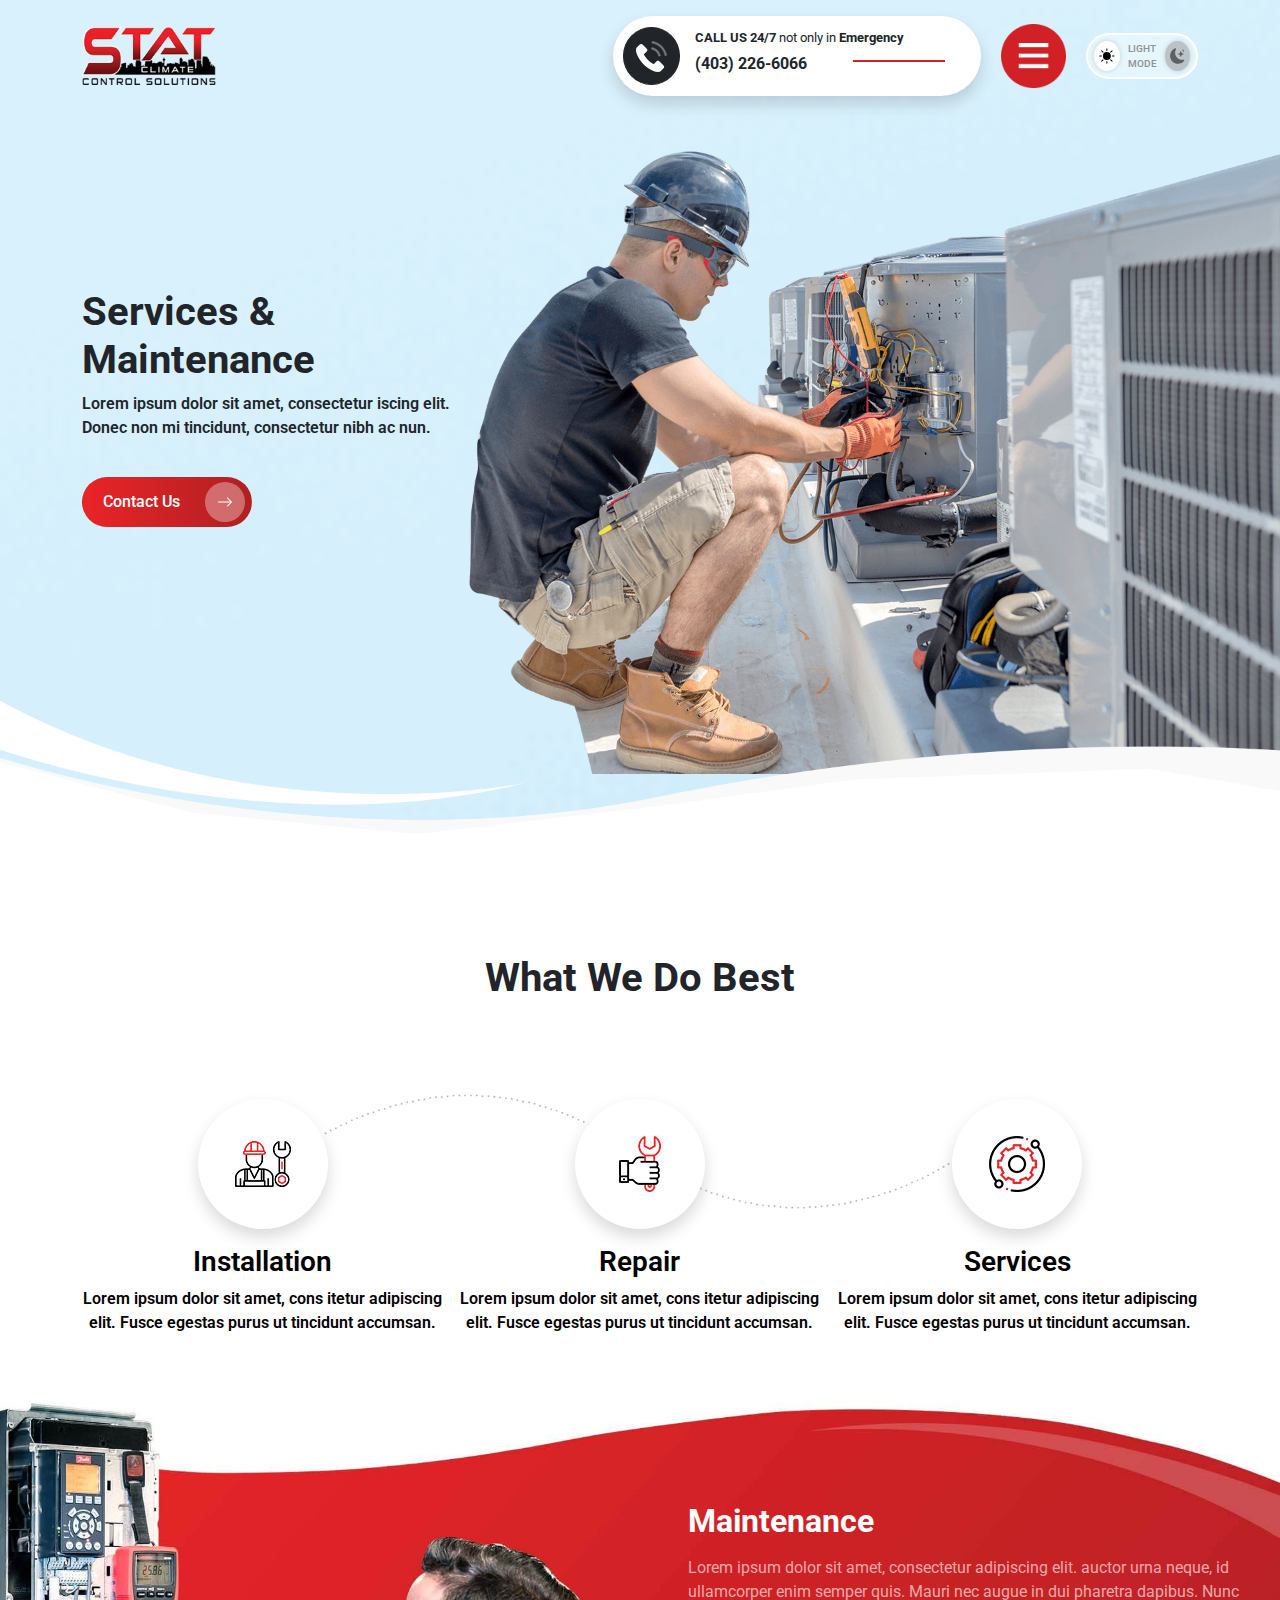
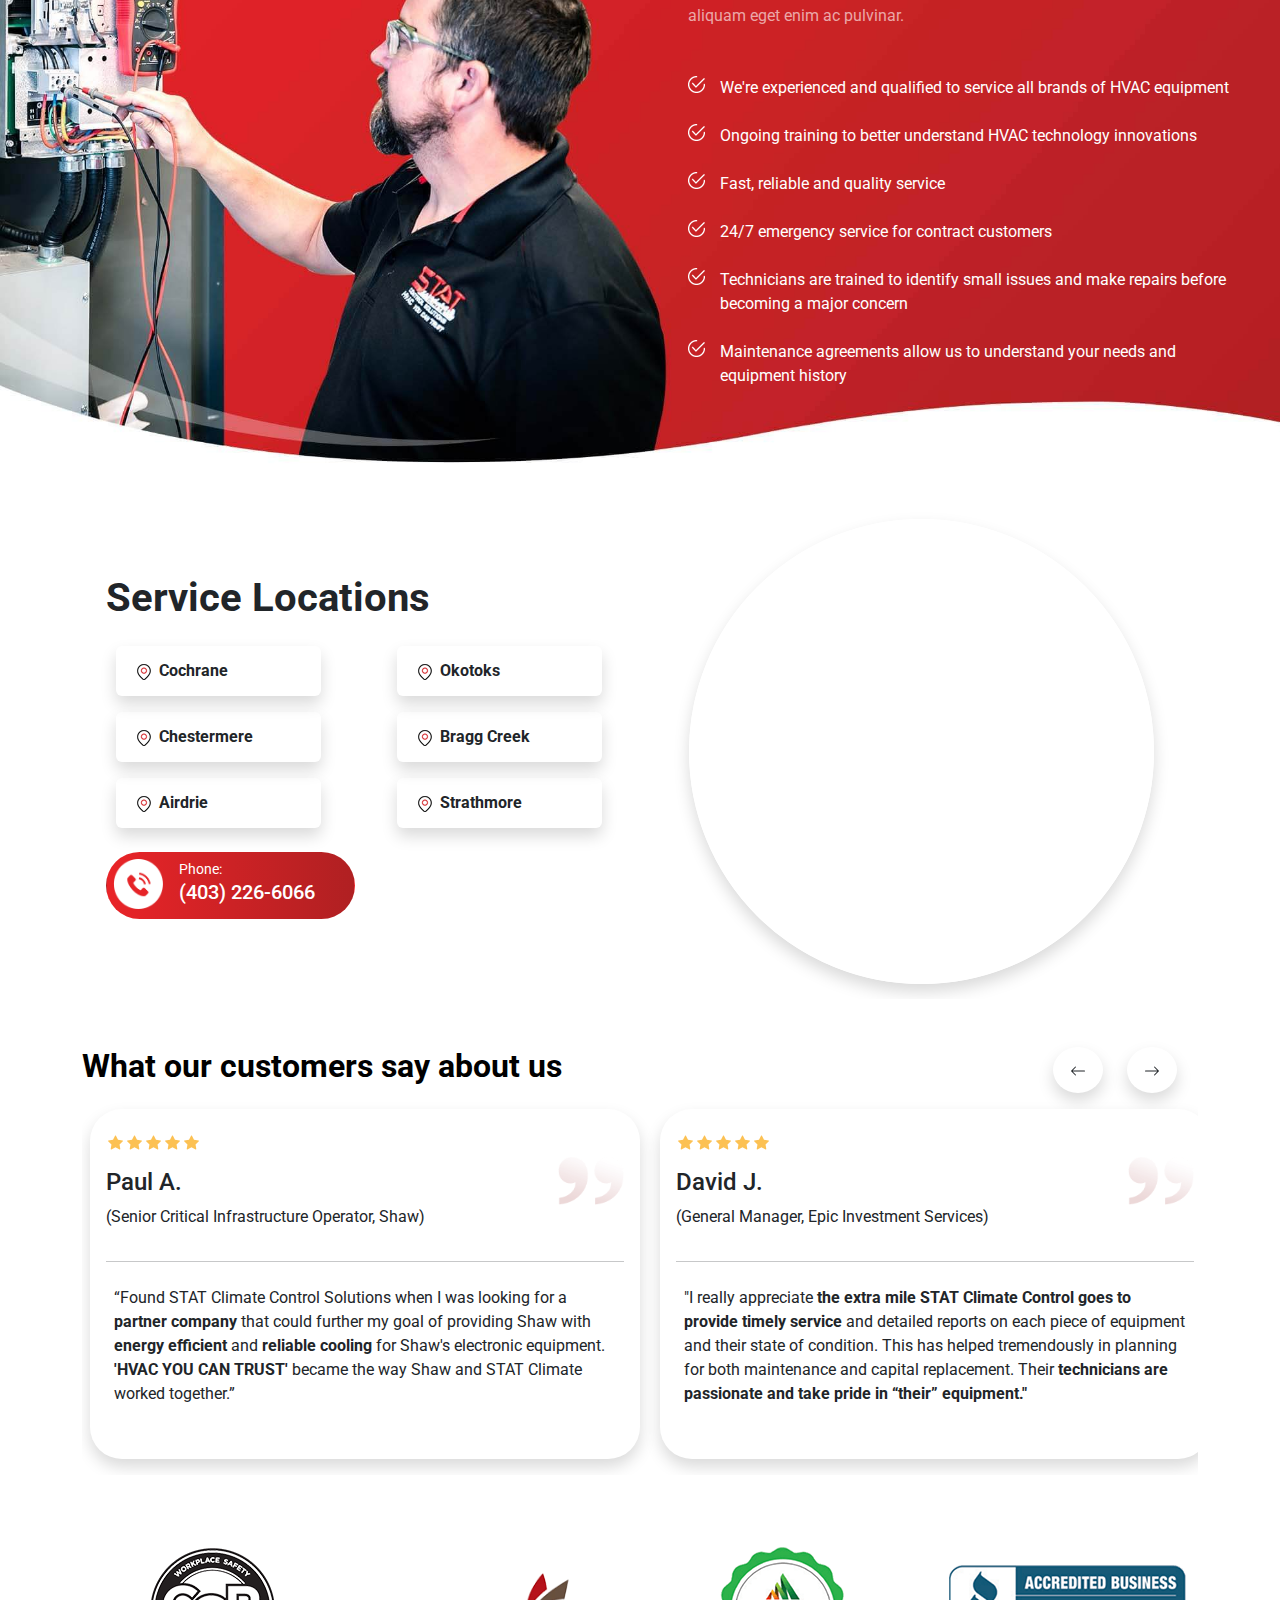
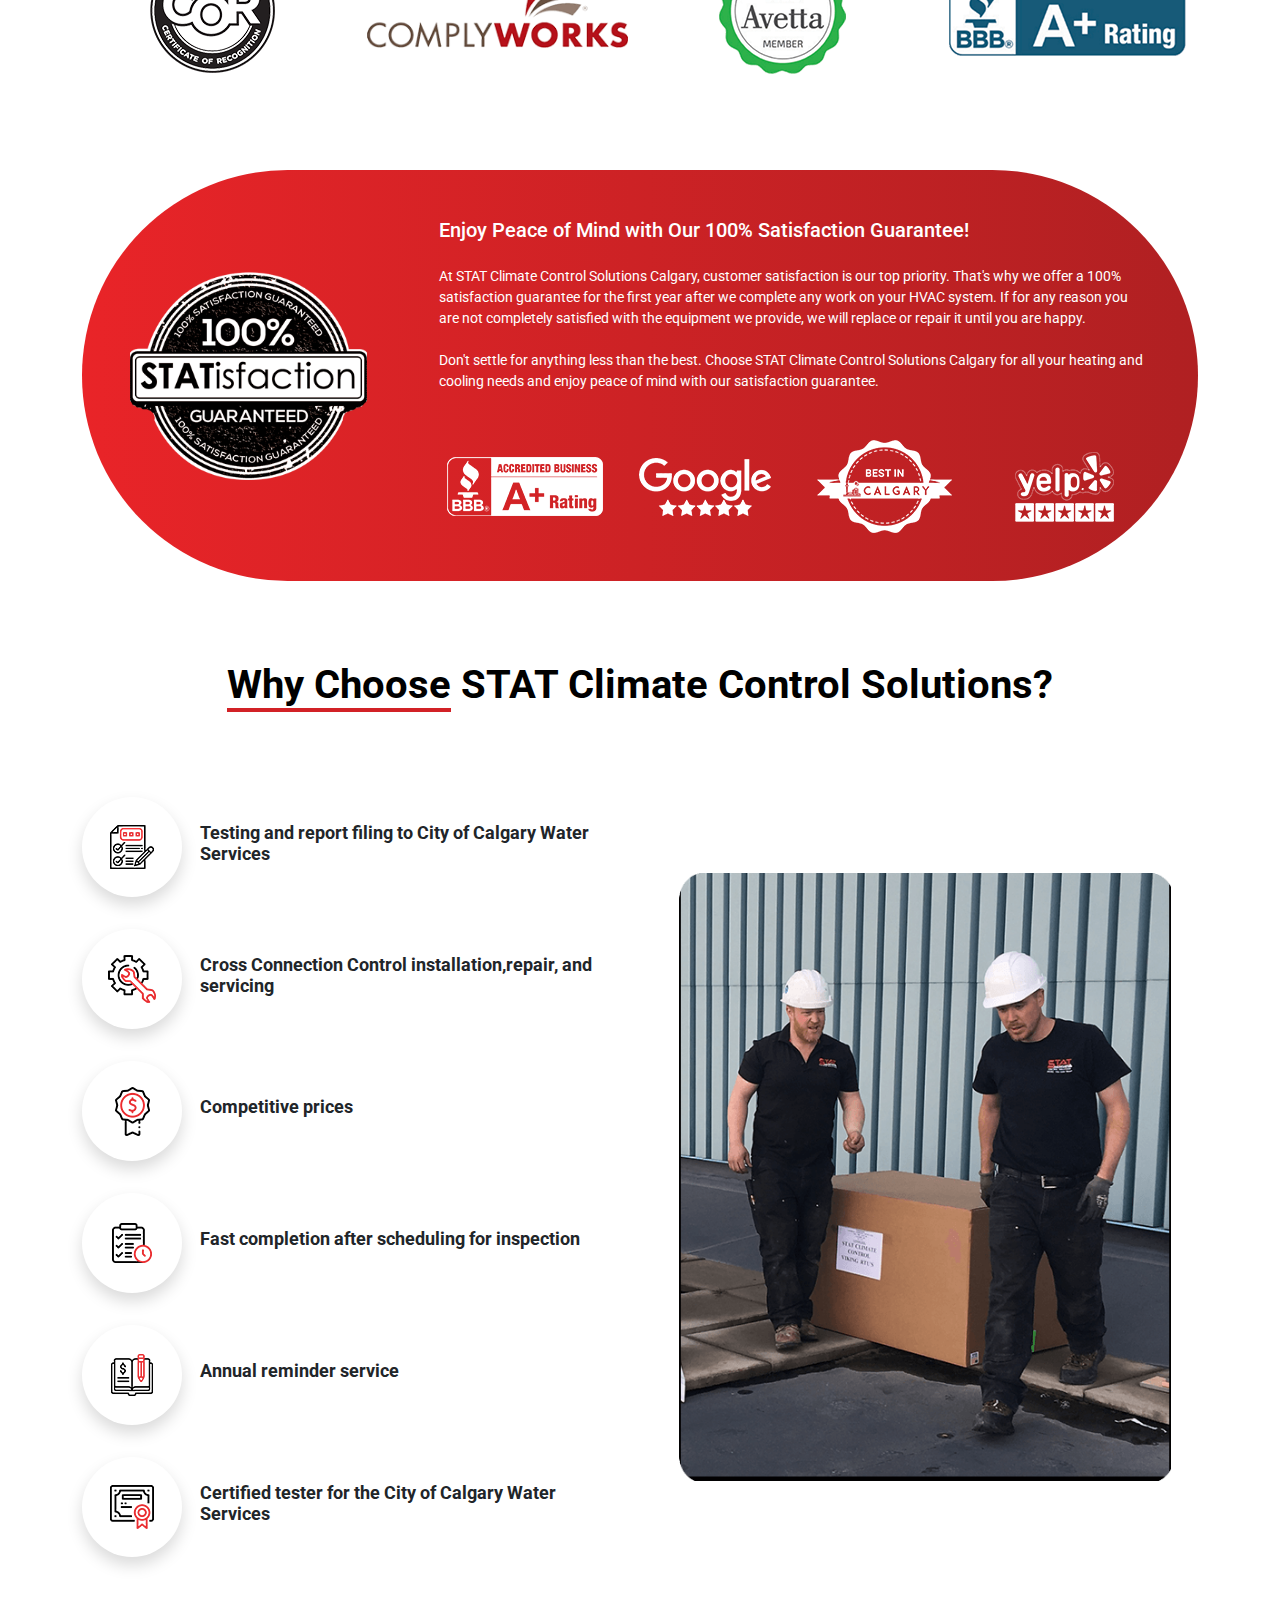
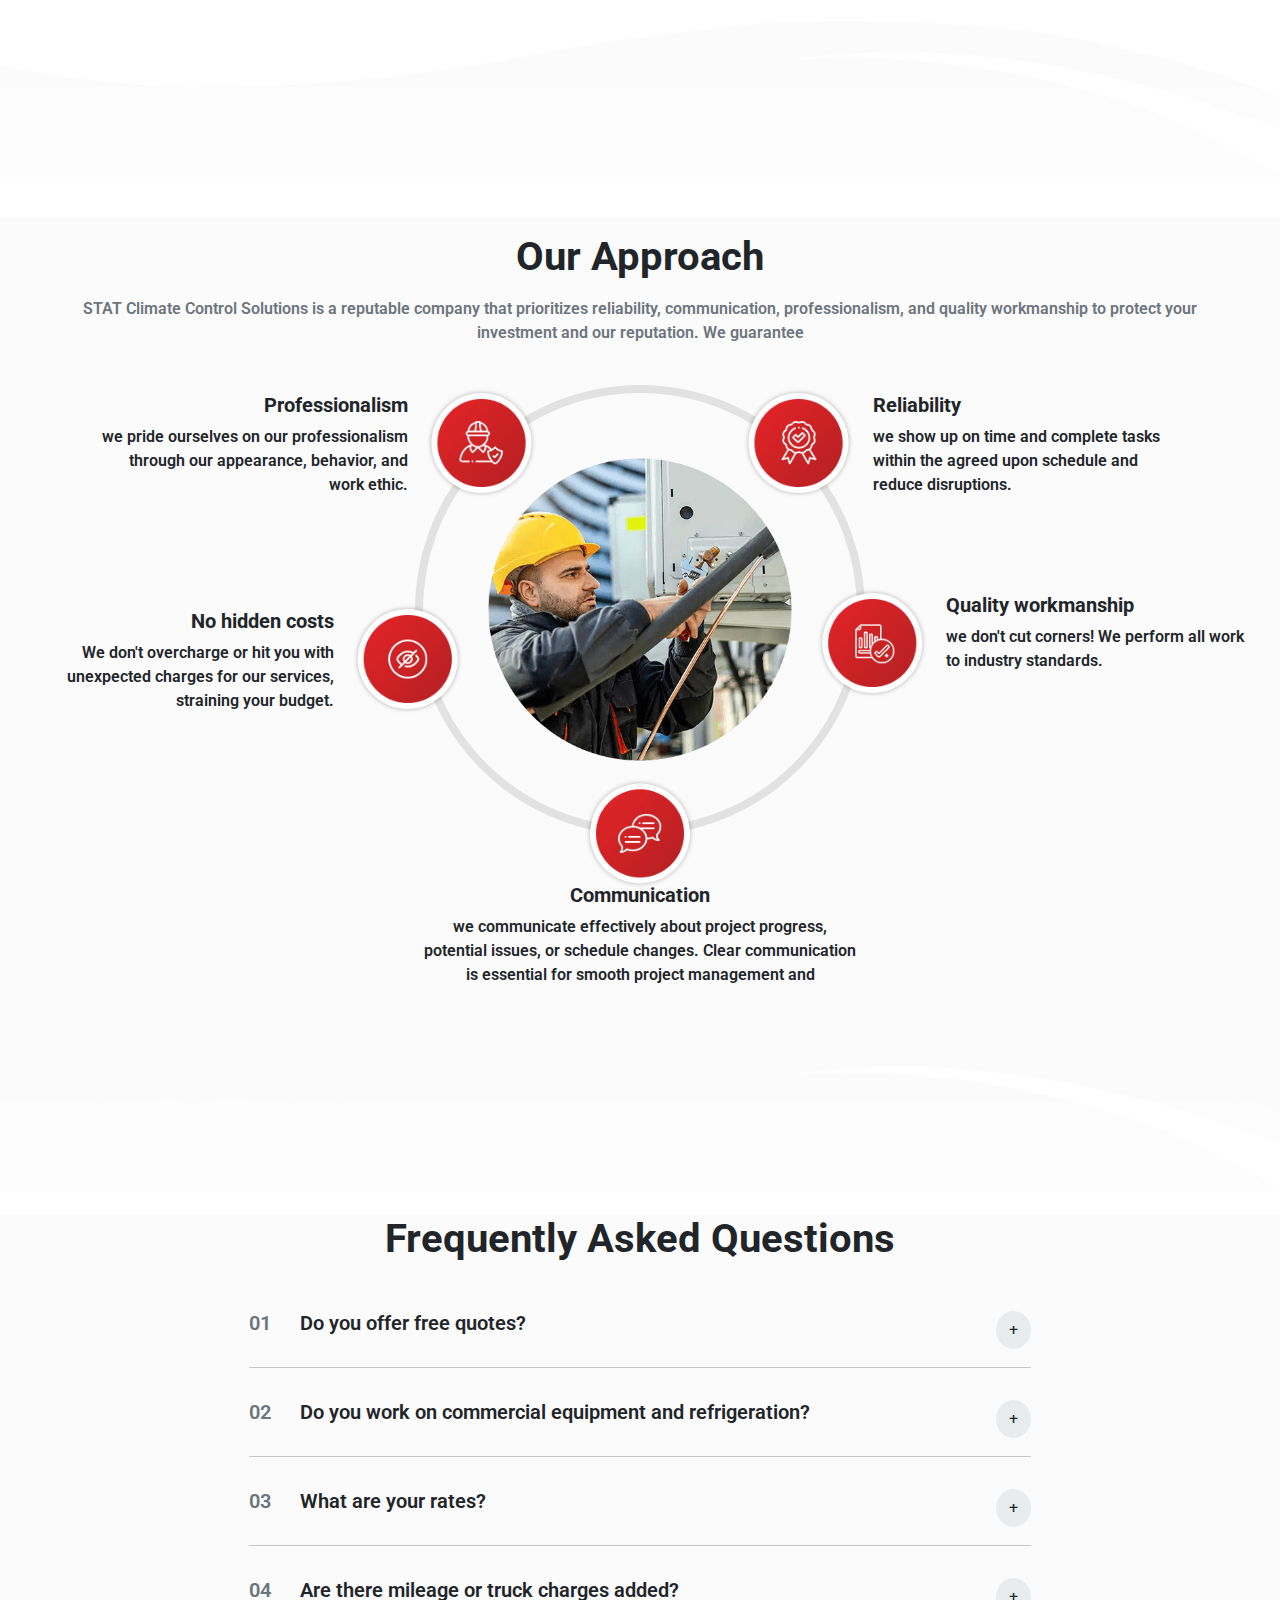
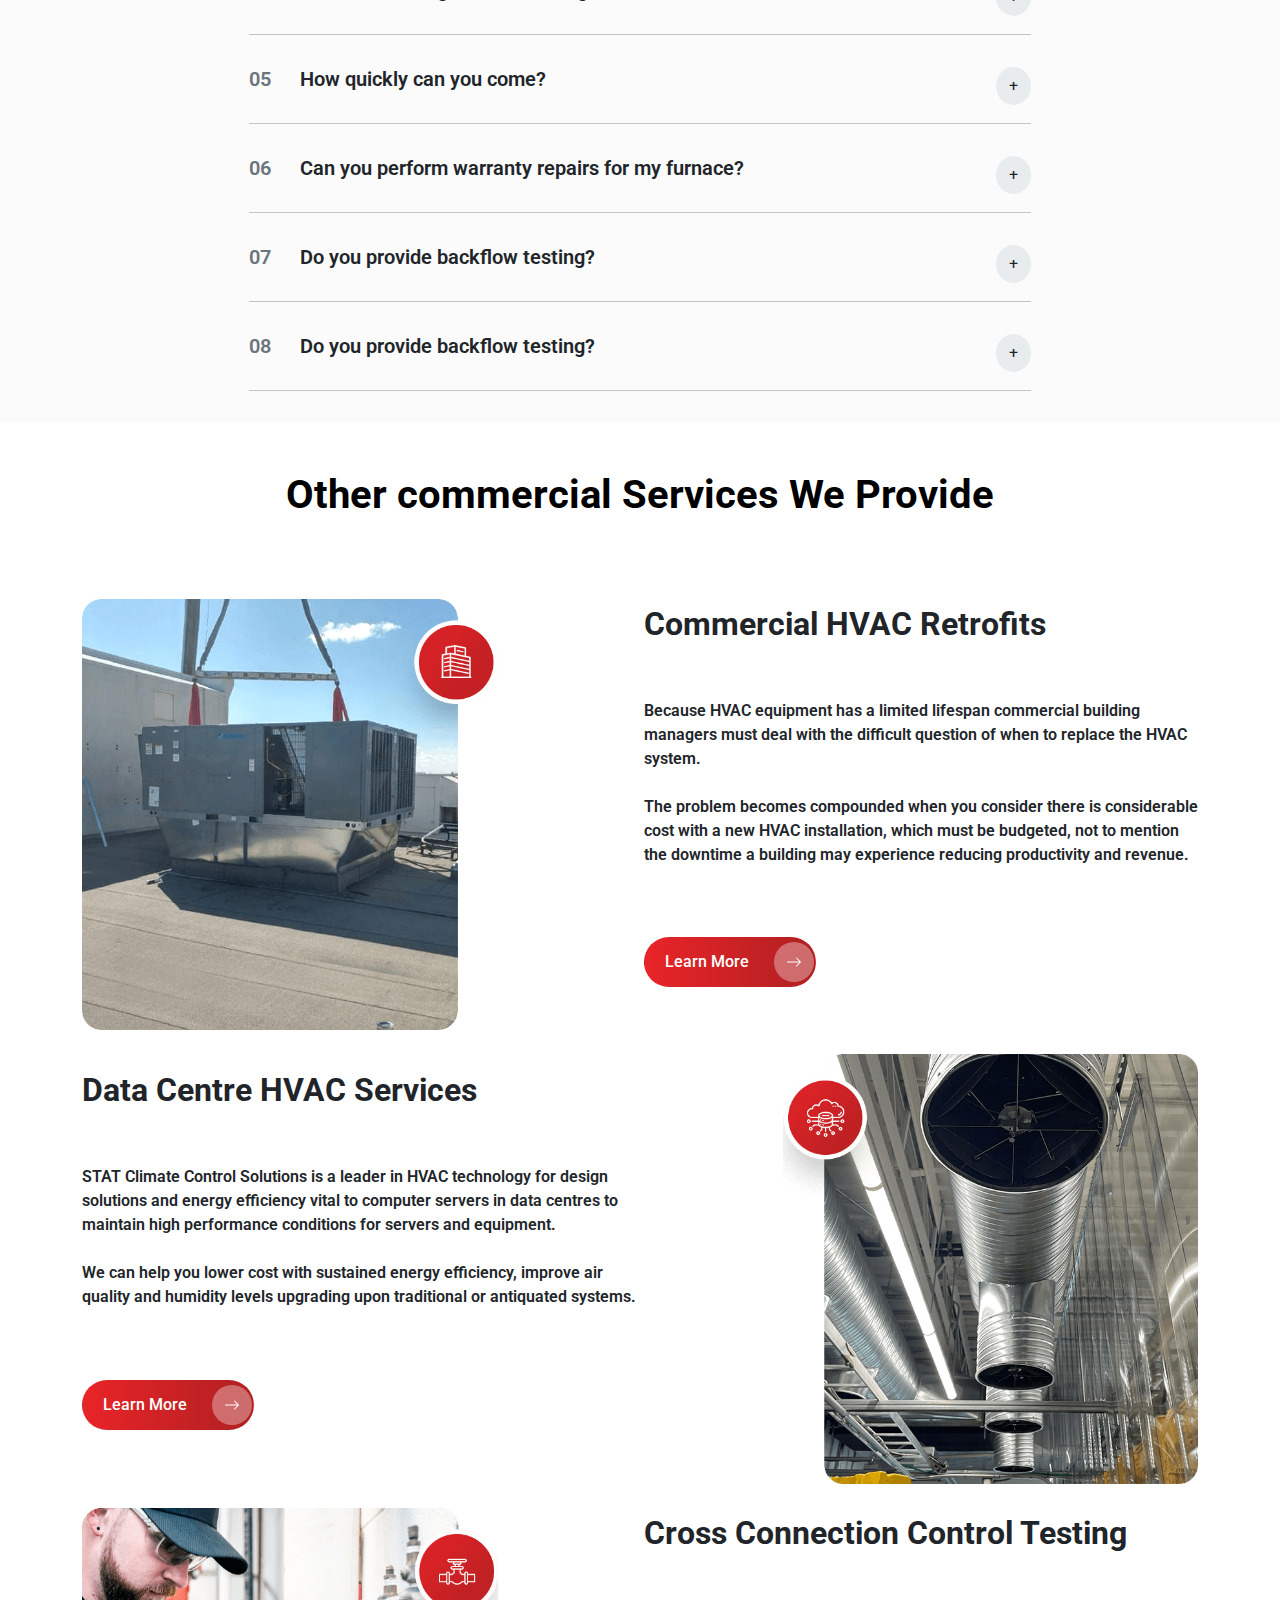
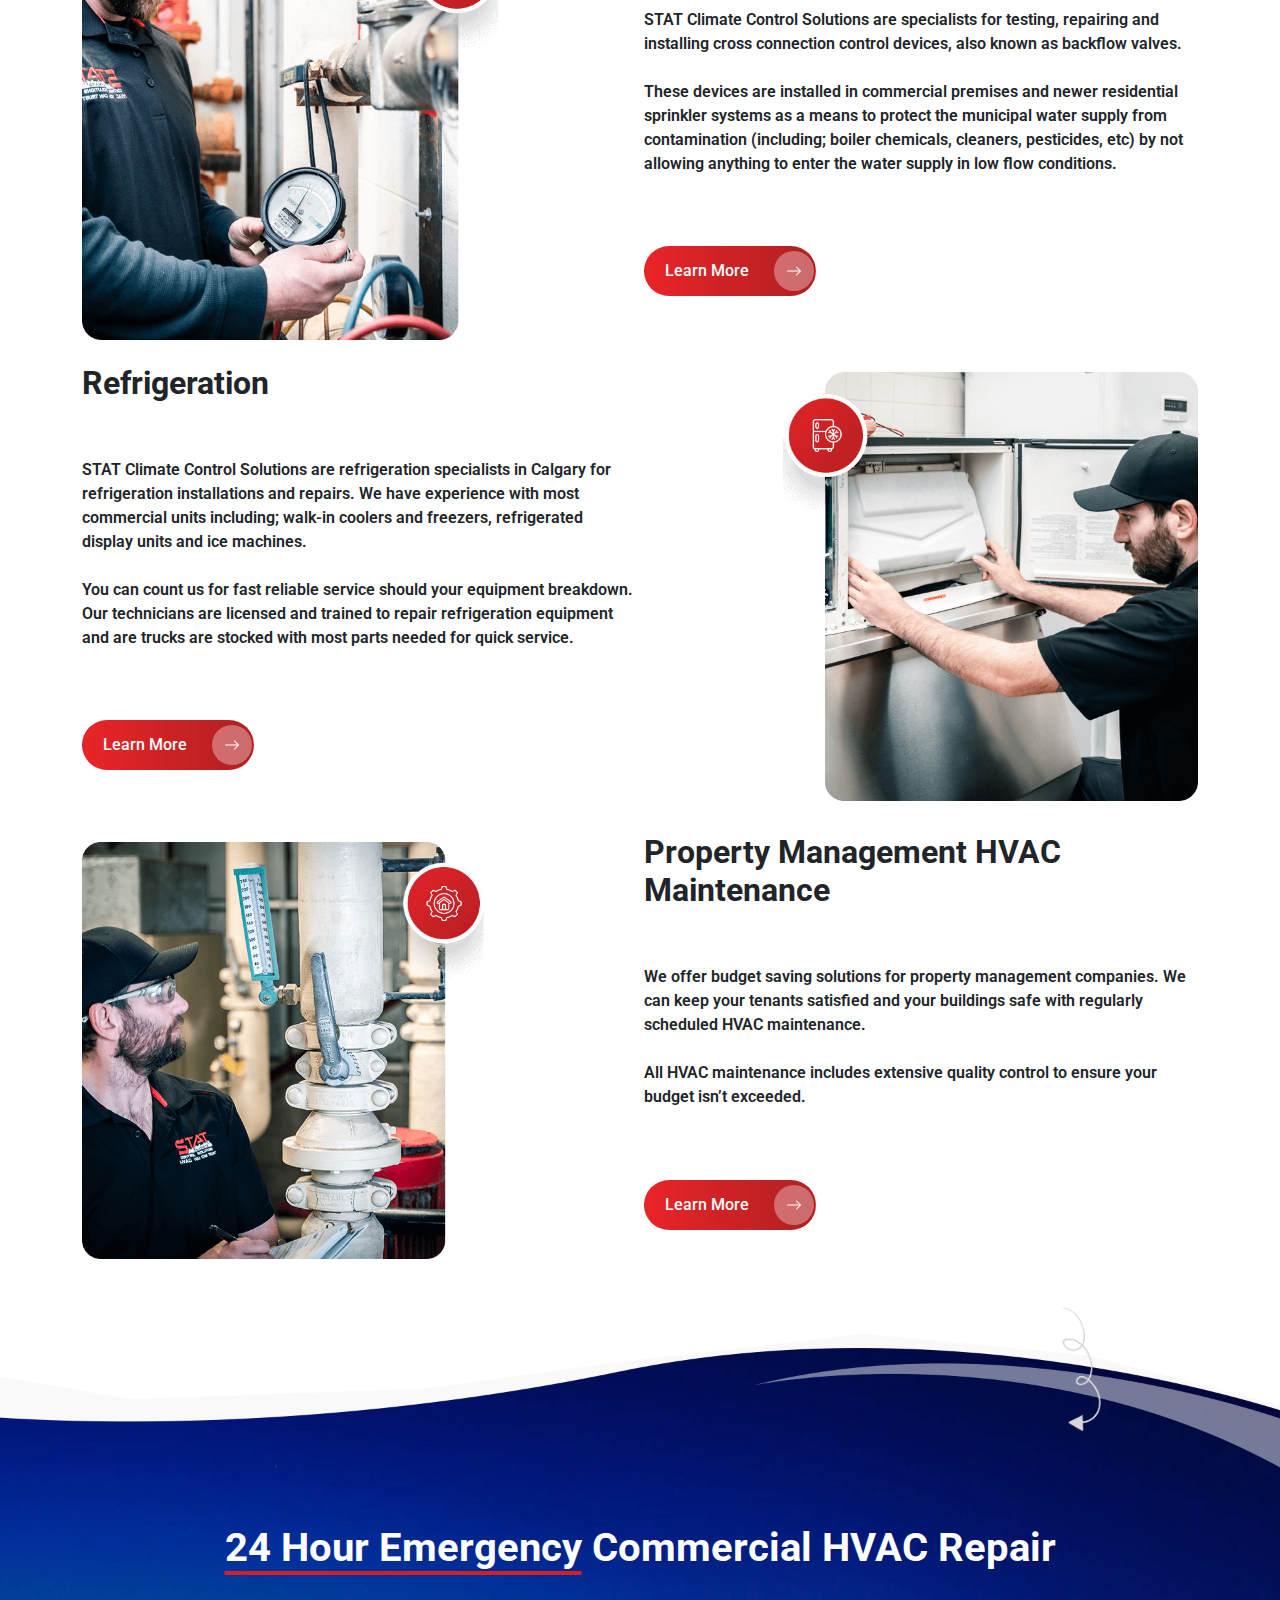
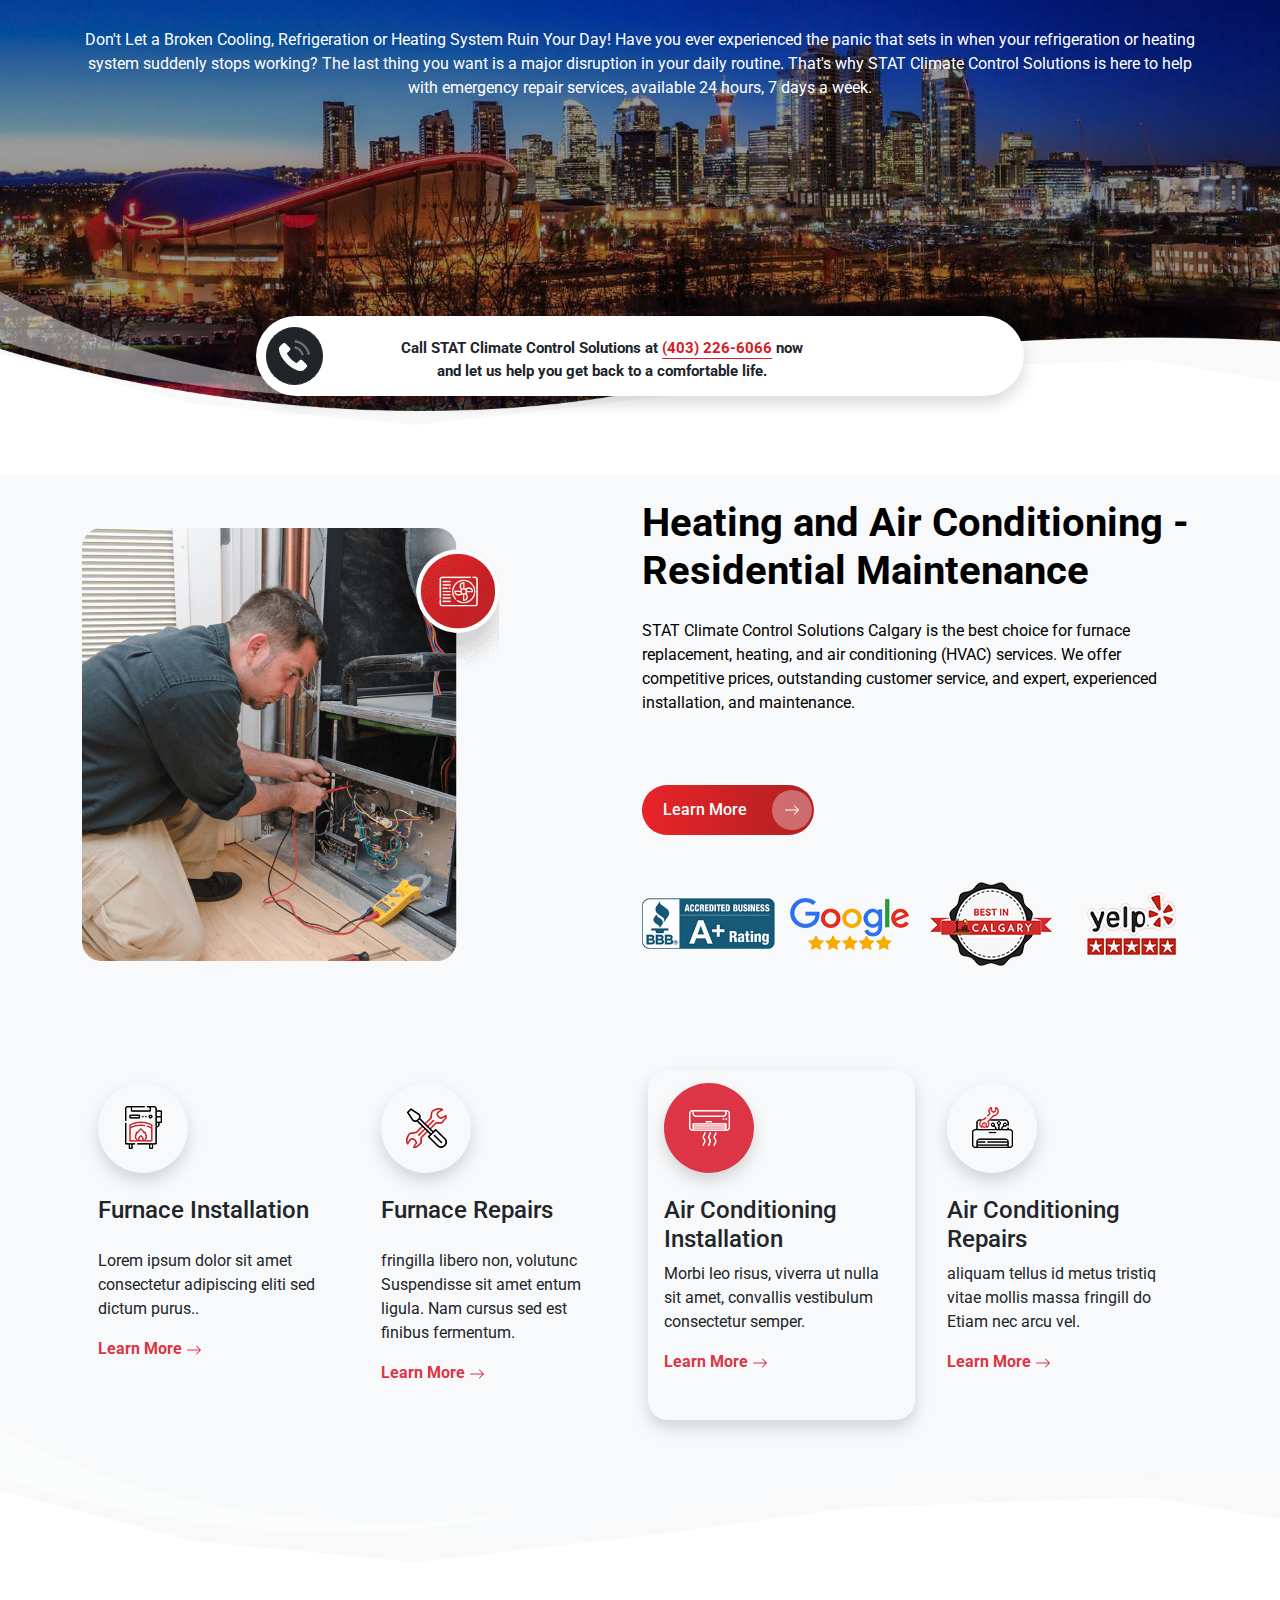
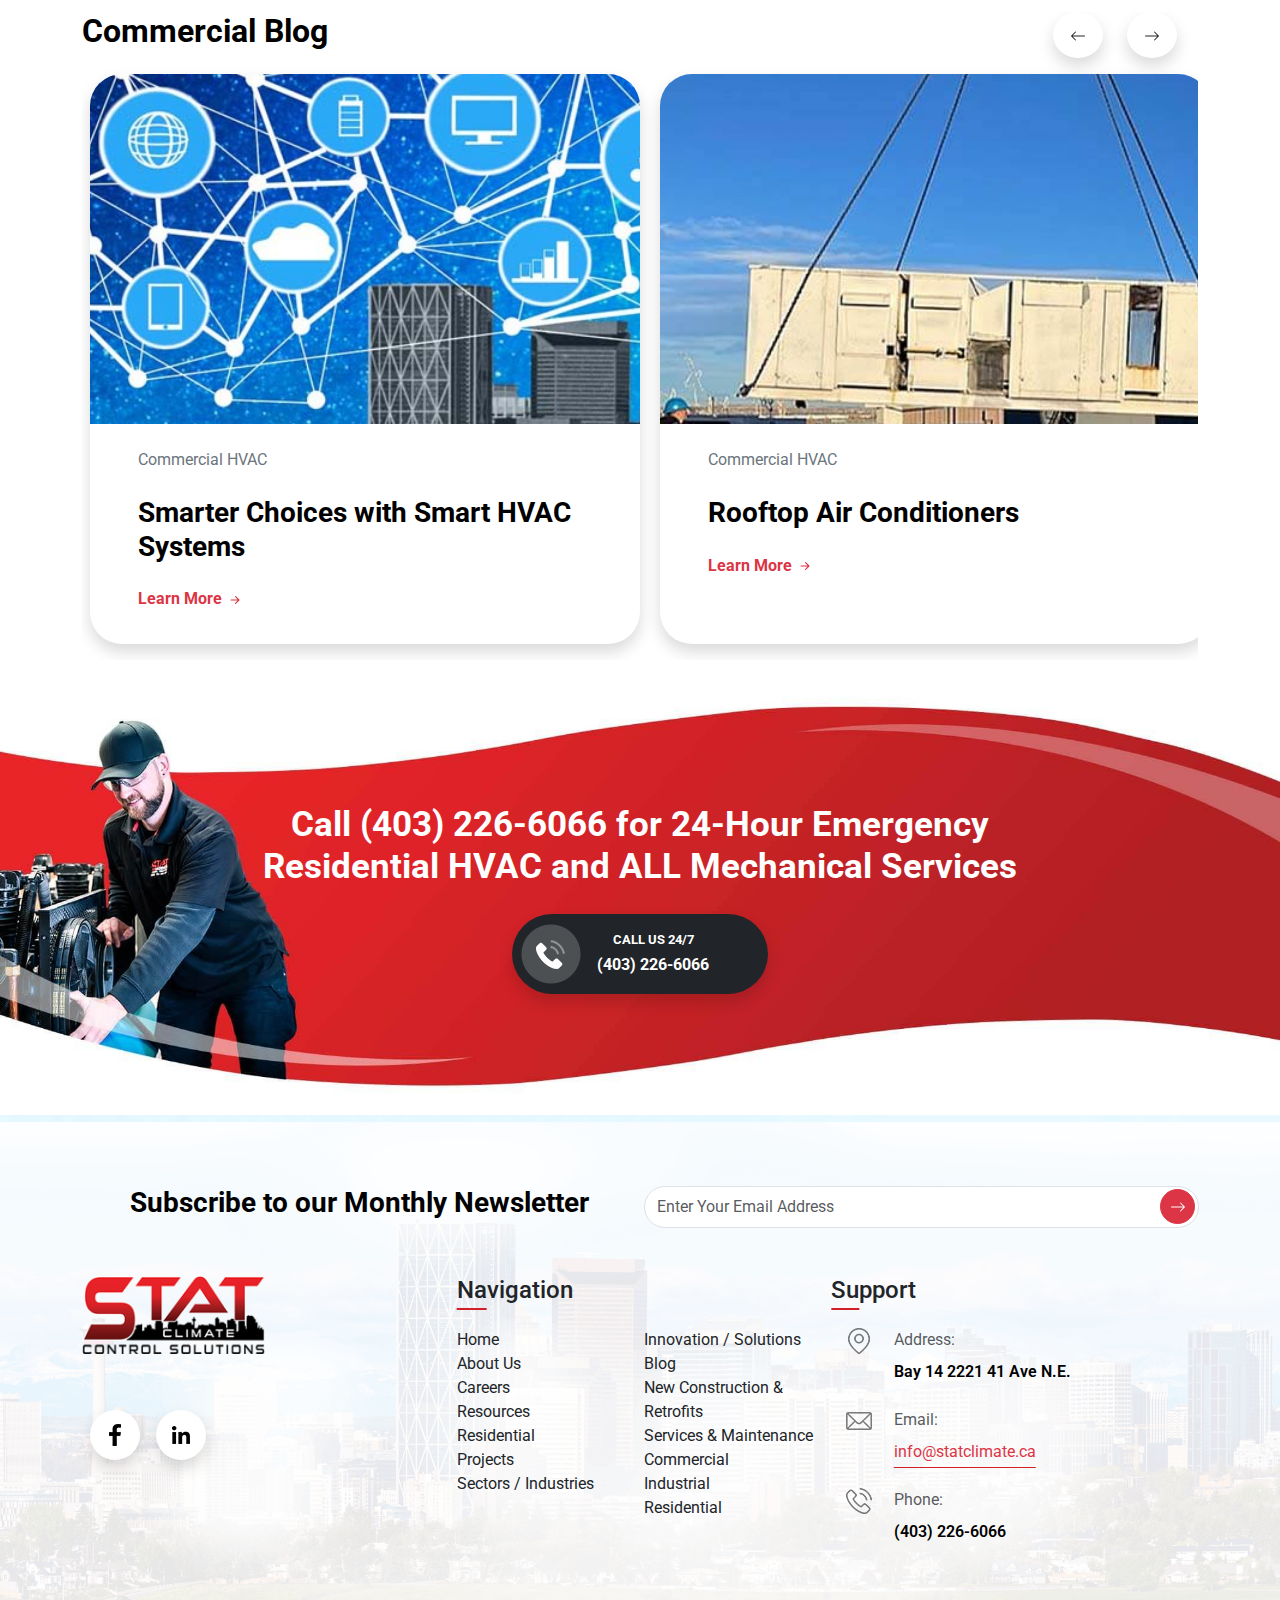
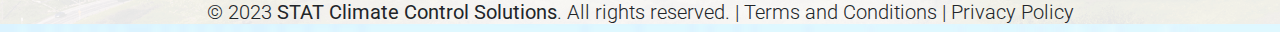
==== commit 22b43102: "update" ====
--- a/index.html
+++ b/index.html
@@ -95,12 +95,13 @@
                             <p class="fw-semibold">Lorem ipsum dolor sit amet, consectetur
                                 iscing elit. Donec non mi tincidunt,
                                 consectetur nibh ac nun.</p>
-                            <a href="#" class="btn btn-red rounded-pill">Contact Us <div class="arrow-right"><svg
-                                        xmlns="http://www.w3.org/2000/svg" width="16" height="16" fill="currentColor"
-                                        class="bi bi-arrow-right" viewBox="0 0 16 16">
-                                        <path fill-rule="evenodd"
-                                            d="M1 8a.5.5 0 0 1 .5-.5h11.793l-3.147-3.146a.5.5 0 0 1 .708-.708l4 4a.5.5 0 0 1 0 .708l-4 4a.5.5 0 0 1-.708-.708L13.293 8.5H1.5A.5.5 0 0 1 1 8z" />
-                                    </svg></div></a>
+
+                               <a href="#" class="btn my-btn rounded-pill">Contact Us <div class="arrow"><svg xmlns="http://www.w3.org/2000/svg" width="16" height="16" fill="currentColor" class="bi bi-arrow-right"
+                                viewBox="0 0 16 16">
+                                <path fill-rule="evenodd"
+                                    d="M1 8a.5.5 0 0 1 .5-.5h11.793l-3.147-3.146a.5.5 0 0 1 .708-.708l4 4a.5.5 0 0 1 0 .708l-4 4a.5.5 0 0 1-.708-.708L13.293 8.5H1.5A.5.5 0 0 1 1 8z" />
+                            </svg></div></a>
+                            
                         </div>
                     </div>
 
@@ -1067,9 +1068,8 @@
                             a building may experience reducing productivity
                             and revenue.
                         </p>
-                        <a href="#" class="btn btn-red2 ps-0 rounded-pill">Learn More <div class="arrow-right"><svg
-                                    xmlns="http://www.w3.org/2000/svg" width="16" height="16" fill="currentColor"
-                                    class="bi bi-arrow-right" viewBox="0 0 16 16">
+                        <a href="#" class="btn my-btn learn-more rounded-pill">Learn More <div class="arrow"><svg xmlns="http://www.w3.org/2000/svg"
+                                    width="16" height="16" fill="currentColor" class="bi bi-arrow-right" viewBox="0 0 16 16">
                                     <path fill-rule="evenodd"
                                         d="M1 8a.5.5 0 0 1 .5-.5h11.793l-3.147-3.146a.5.5 0 0 1 .708-.708l4 4a.5.5 0 0 1 0 .708l-4 4a.5.5 0 0 1-.708-.708L13.293 8.5H1.5A.5.5 0 0 1 1 8z" />
                                 </svg></div></a>
@@ -1093,9 +1093,8 @@
                             humidity levels upgrading upon
                             traditional or antiquated systems.
                         </p>
-                        <a href="#" class="btn btn-red2 ps-0 rounded-pill">Learn More <div class="arrow-right"><svg
-                                    xmlns="http://www.w3.org/2000/svg" width="16" height="16" fill="currentColor"
-                                    class="bi bi-arrow-right" viewBox="0 0 16 16">
+                        <a href="#" class="btn my-btn learn-more rounded-pill">Learn More <div class="arrow"><svg xmlns="http://www.w3.org/2000/svg"
+                                    width="16" height="16" fill="currentColor" class="bi bi-arrow-right" viewBox="0 0 16 16">
                                     <path fill-rule="evenodd"
                                         d="M1 8a.5.5 0 0 1 .5-.5h11.793l-3.147-3.146a.5.5 0 0 1 .708-.708l4 4a.5.5 0 0 1 0 .708l-4 4a.5.5 0 0 1-.708-.708L13.293 8.5H1.5A.5.5 0 0 1 1 8z" />
                                 </svg></div></a>
@@ -1129,9 +1128,8 @@
                             pesticides, etc) by not allowing
                             anything to enter the water supply in low flow conditions.
                         </p>
-                        <a href="#" class="btn btn-red2 ps-0 rounded-pill">Learn More <div class="arrow-right"><svg
-                                    xmlns="http://www.w3.org/2000/svg" width="16" height="16" fill="currentColor"
-                                    class="bi bi-arrow-right" viewBox="0 0 16 16">
+                        <a href="#" class="btn my-btn learn-more rounded-pill">Learn More <div class="arrow"><svg xmlns="http://www.w3.org/2000/svg"
+                                    width="16" height="16" fill="currentColor" class="bi bi-arrow-right" viewBox="0 0 16 16">
                                     <path fill-rule="evenodd"
                                         d="M1 8a.5.5 0 0 1 .5-.5h11.793l-3.147-3.146a.5.5 0 0 1 .708-.708l4 4a.5.5 0 0 1 0 .708l-4 4a.5.5 0 0 1-.708-.708L13.293 8.5H1.5A.5.5 0 0 1 1 8z" />
                                 </svg></div></a>
@@ -1156,9 +1154,8 @@
                             repair refrigeration equipment and are trucks are stocked with most parts needed for quick
                             service.
                         </p>
-                        <a href="#" class="btn btn-red2 ps-0 rounded-pill">Learn More <div class="arrow-right"><svg
-                                    xmlns="http://www.w3.org/2000/svg" width="16" height="16" fill="currentColor"
-                                    class="bi bi-arrow-right" viewBox="0 0 16 16">
+                        <a href="#" class="btn my-btn learn-more rounded-pill">Learn More <div class="arrow"><svg xmlns="http://www.w3.org/2000/svg"
+                                    width="16" height="16" fill="currentColor" class="bi bi-arrow-right" viewBox="0 0 16 16">
                                     <path fill-rule="evenodd"
                                         d="M1 8a.5.5 0 0 1 .5-.5h11.793l-3.147-3.146a.5.5 0 0 1 .708-.708l4 4a.5.5 0 0 1 0 .708l-4 4a.5.5 0 0 1-.708-.708L13.293 8.5H1.5A.5.5 0 0 1 1 8z" />
                                 </svg></div></a>
@@ -1188,12 +1185,11 @@
                             All HVAC maintenance includes extensive quality control to ensure your budget isn’t
                             exceeded.
                         </p>
-                        <a href="#" class="btn btn-red2 ps-0 rounded-pill">Learn More <div class="arrow-right"><svg
-                                    xmlns="http://www.w3.org/2000/svg" width="16" height="16" fill="currentColor"
-                                    class="bi bi-arrow-right" viewBox="0 0 16 16">
-                                    <path fill-rule="evenodd"
-                                        d="M1 8a.5.5 0 0 1 .5-.5h11.793l-3.147-3.146a.5.5 0 0 1 .708-.708l4 4a.5.5 0 0 1 0 .708l-4 4a.5.5 0 0 1-.708-.708L13.293 8.5H1.5A.5.5 0 0 1 1 8z" />
-                                </svg></div></a>
+                    <a href="#" class="btn my-btn learn-more rounded-pill">Learn More <div class="arrow"><svg xmlns="http://www.w3.org/2000/svg"
+                                width="16" height="16" fill="currentColor" class="bi bi-arrow-right" viewBox="0 0 16 16">
+                                <path fill-rule="evenodd"
+                                    d="M1 8a.5.5 0 0 1 .5-.5h11.793l-3.147-3.146a.5.5 0 0 1 .708-.708l4 4a.5.5 0 0 1 0 .708l-4 4a.5.5 0 0 1-.708-.708L13.293 8.5H1.5A.5.5 0 0 1 1 8z" />
+                            </svg></div></a>
                     </div>
                 </div>
             </div>
@@ -1262,9 +1258,8 @@
                             and maintenance.
                         </p>
                         <div class="text-center text-lg-start mx-auto mx-lg-0 pb-4">
-                            <a href="#" class="btn btn-red2 ps-0 rounded-pill">Learn More <div class="arrow-right"><svg
-                                        xmlns="http://www.w3.org/2000/svg" width="16" height="16" fill="currentColor"
-                                        class="bi bi-arrow-right" viewBox="0 0 16 16">
+                            <a href="#" class="btn my-btn learn-more rounded-pill">Learn More <div class="arrow"><svg xmlns="http://www.w3.org/2000/svg"
+                                        width="16" height="16" fill="currentColor" class="bi bi-arrow-right" viewBox="0 0 16 16">
                                         <path fill-rule="evenodd"
                                             d="M1 8a.5.5 0 0 1 .5-.5h11.793l-3.147-3.146a.5.5 0 0 1 .708-.708l4 4a.5.5 0 0 1 0 .708l-4 4a.5.5 0 0 1-.708-.708L13.293 8.5H1.5A.5.5 0 0 1 1 8z" />
                                     </svg></div></a>
--- a/css/style.css
+++ b/css/style.css
@@ -584,6 +584,7 @@
     text-underline-offset: 10px;
     text-decoration-color: #d22126;
 }
+
 .custom-2 {
     text-decoration: underline;
     text-underline-offset: 5px;
@@ -863,4 +864,46 @@
 
 .contentsli::-webkit-scrollbar {
     display: none;
+}
+
+.my-btn {
+    background: linear-gradient(to right, #e92428, #b02022);
+    width: 170px;
+    height: 50px;
+    padding: 0;
+    display: flex;
+    align-items: center;
+    padding-left: 20px;
+    color: #fff;
+    font-weight: 500;
+    transition: all 0.5s;
+    margin: 10% 0;
+}
+
+.arrow {
+    height: 40px;
+    width: 40px;
+    background: #ffffff57;
+    display: flex;
+    justify-content: center;
+    align-items: center;
+    border-radius: 100%;
+    margin-left: 25px;
+    transition: all 0.5s;
+}
+
+.my-btn:hover {
+    background: linear-gradient(to left, #e92428, #b02022);
+    width: 180px;
+    color: #fff;
+}
+.my-btn:hover .arrow {
+    margin-left: 35px;
+}
+.learn-more {
+    margin: 4% 0;
+    width: 172px;
+}
+.learn-more:hover {
+    width: 182px;
 }--- a/css/responsive.css
+++ b/css/responsive.css
@@ -378,6 +378,24 @@
     .btn-3 {
         width: 70% !important;
     }
+        .my-btn {
+            width: 160px;
+            height: 45px;
+        }
+    
+        .arrow {
+            height: 35px;
+            width: 35px;
+            margin-left: 20px;
+        }
+    
+        .my-btn:hover {
+            width: 170px;
+        }
+    
+        .my-btn:hover .arrow {
+            margin-left: 30px;
+        }
 }
 
 @media only screen and (max-width: 1192px) {
@@ -791,6 +809,19 @@
     .btn-3 {
         width: 95% !important;
     }
+        .my-btn {
+            margin: auto;
+            margin-top: 6%;
+        }
+                .learn-more {
+                    margin: auto;
+                    margin-top: 4%;
+                    width: 165px;
+                }
+        
+                .learn-more:hover {
+                    width: 175px;
+                }
 
 }
 
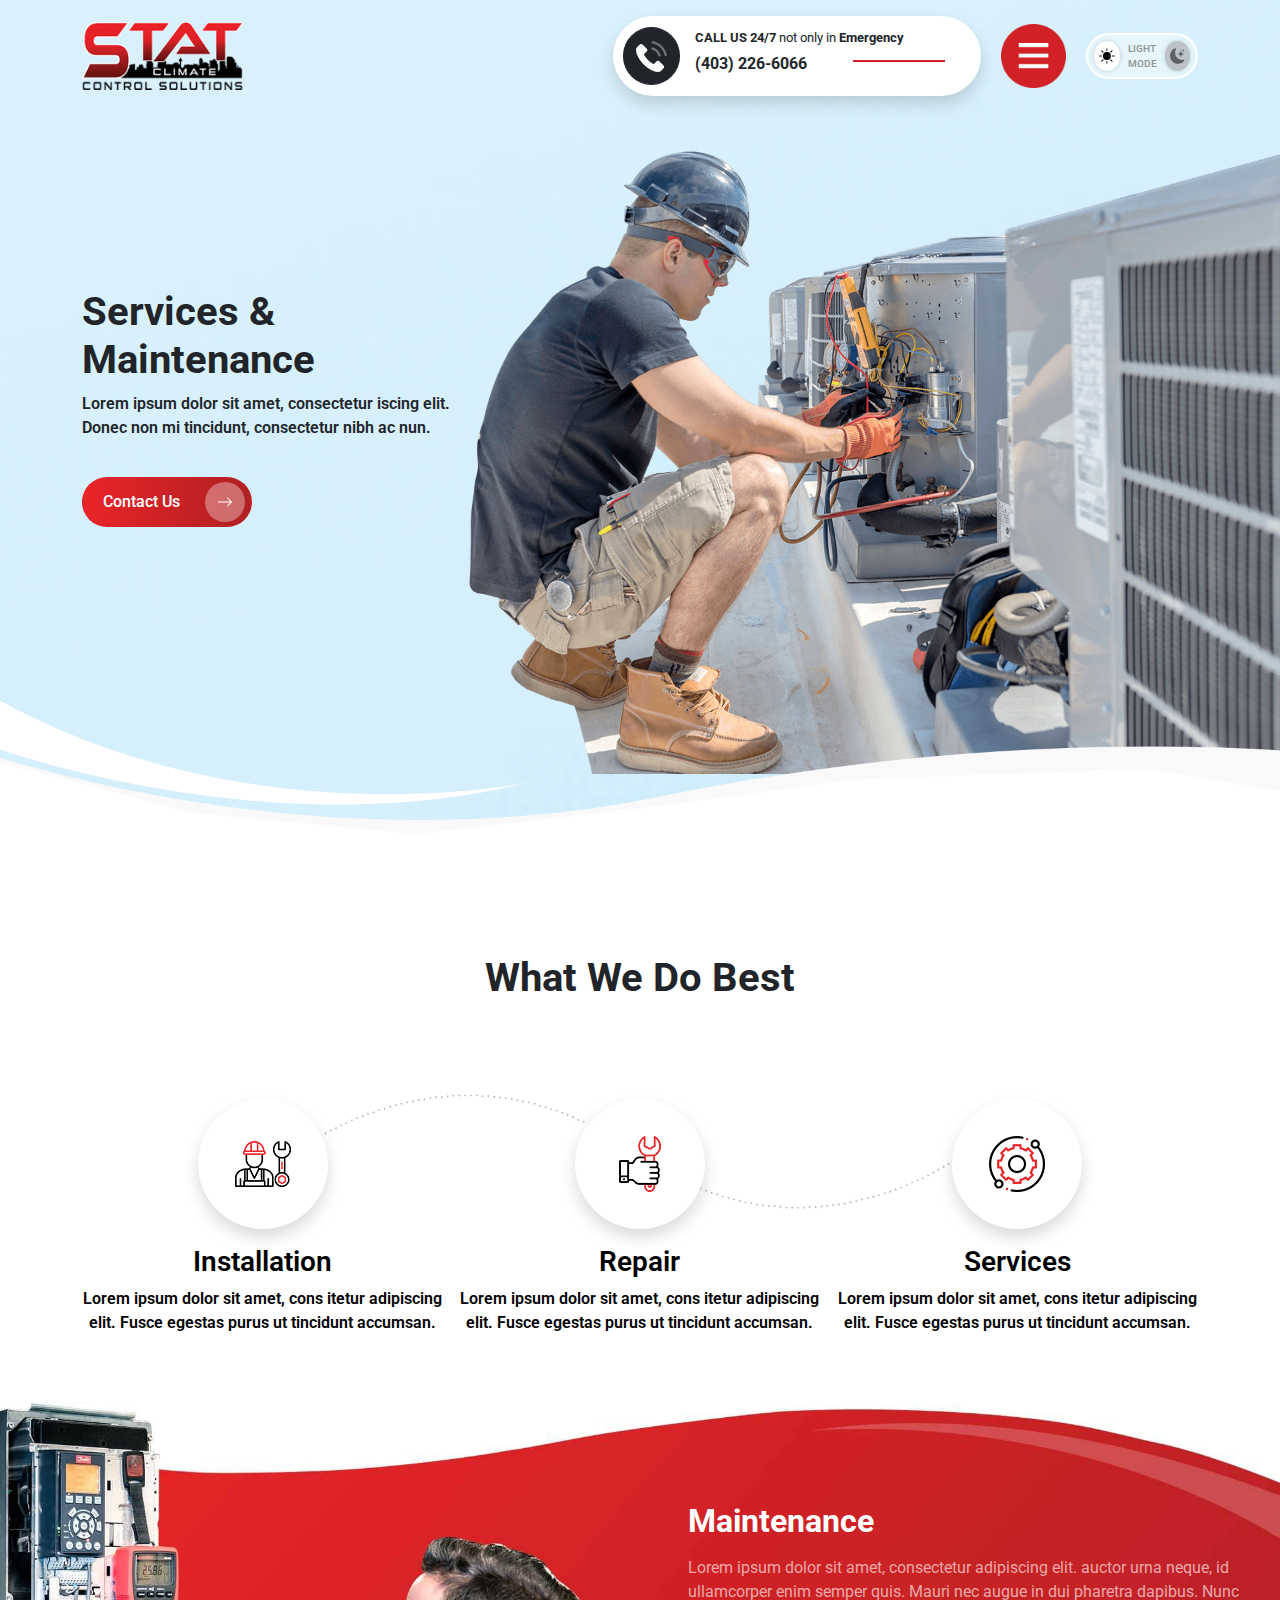
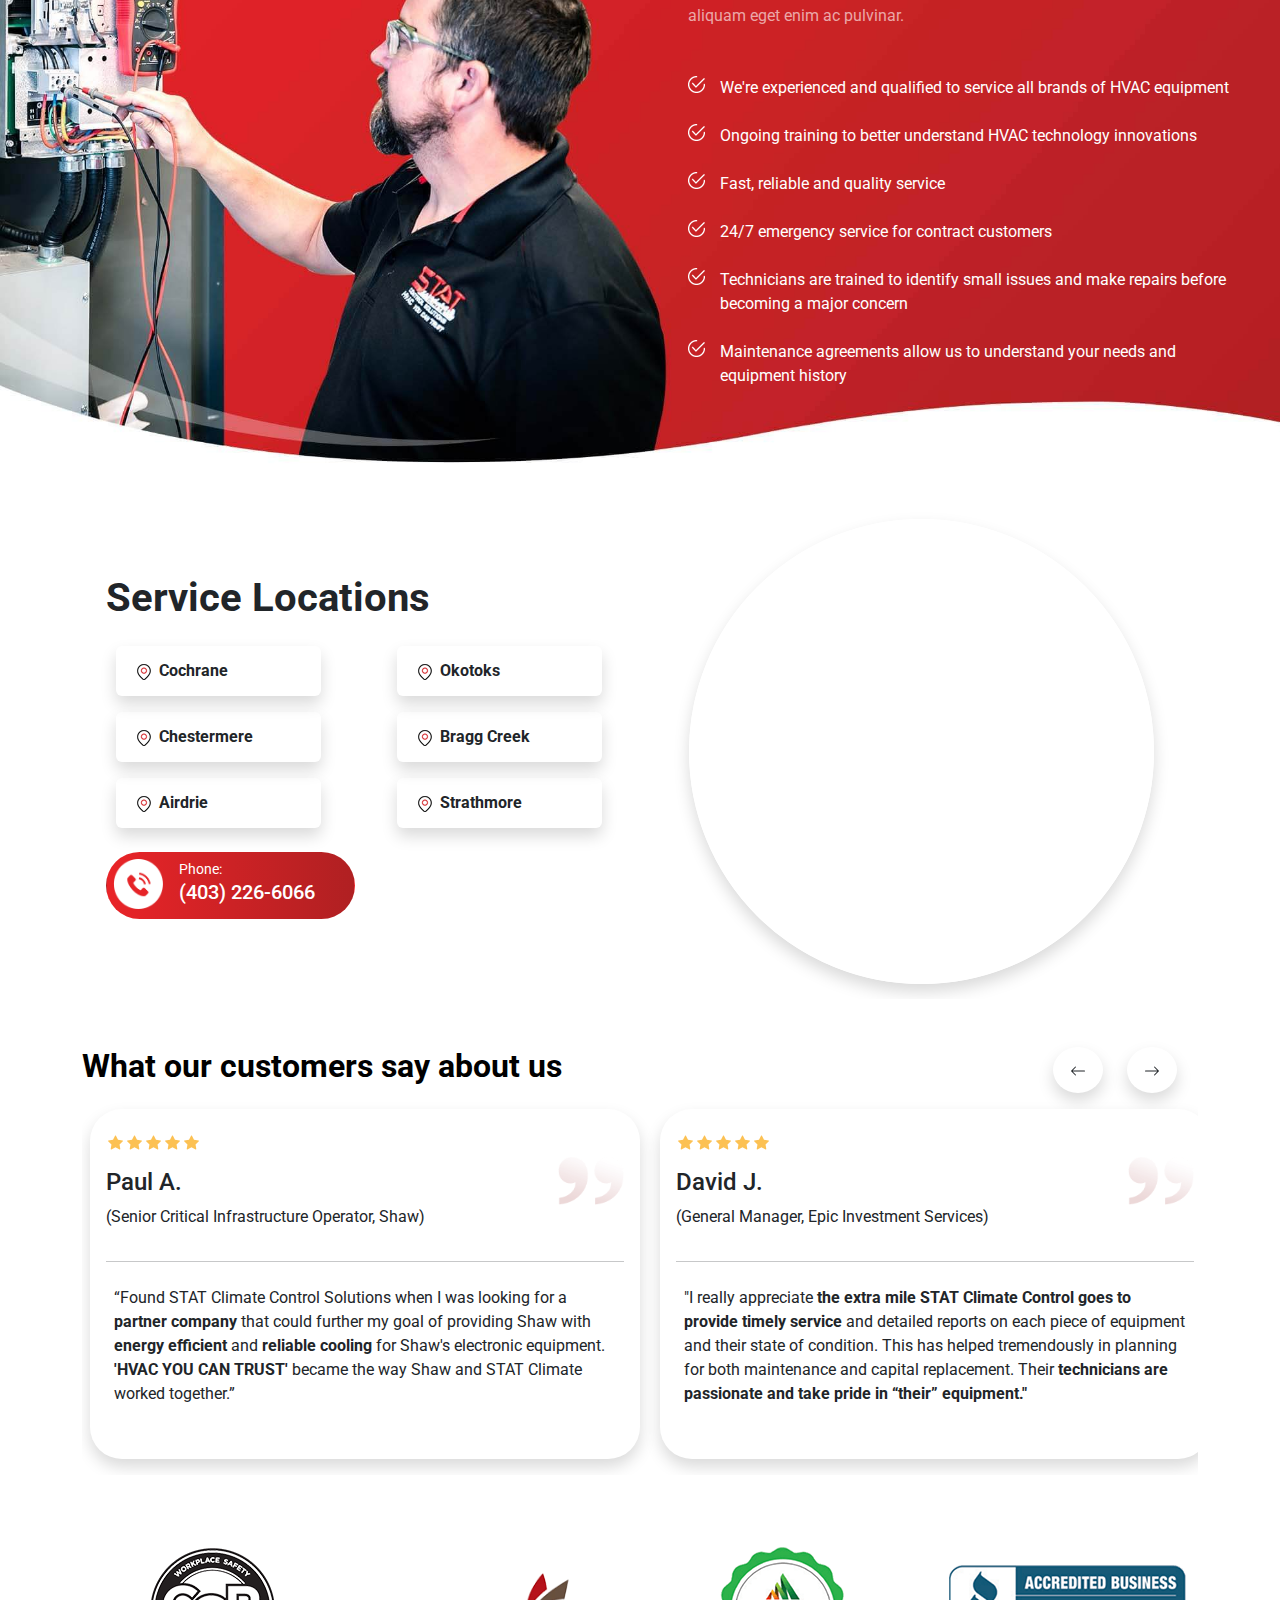
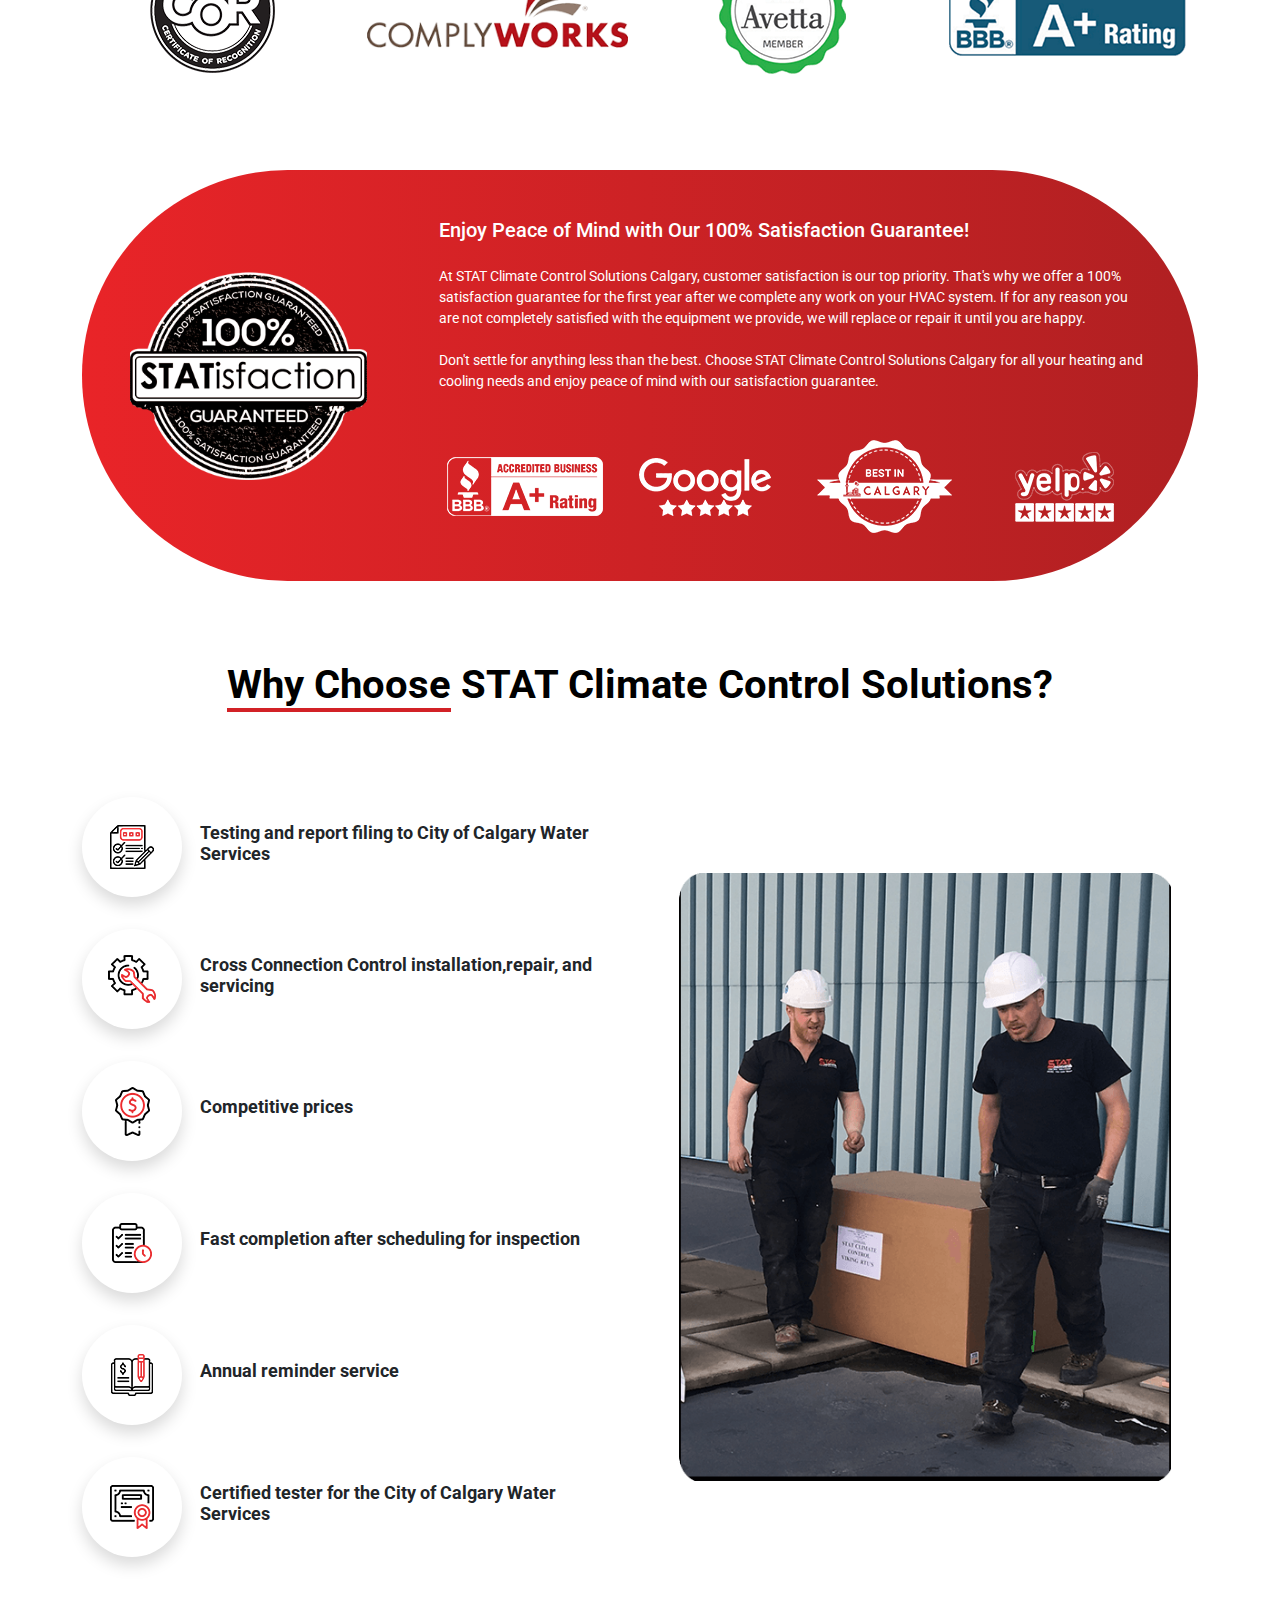
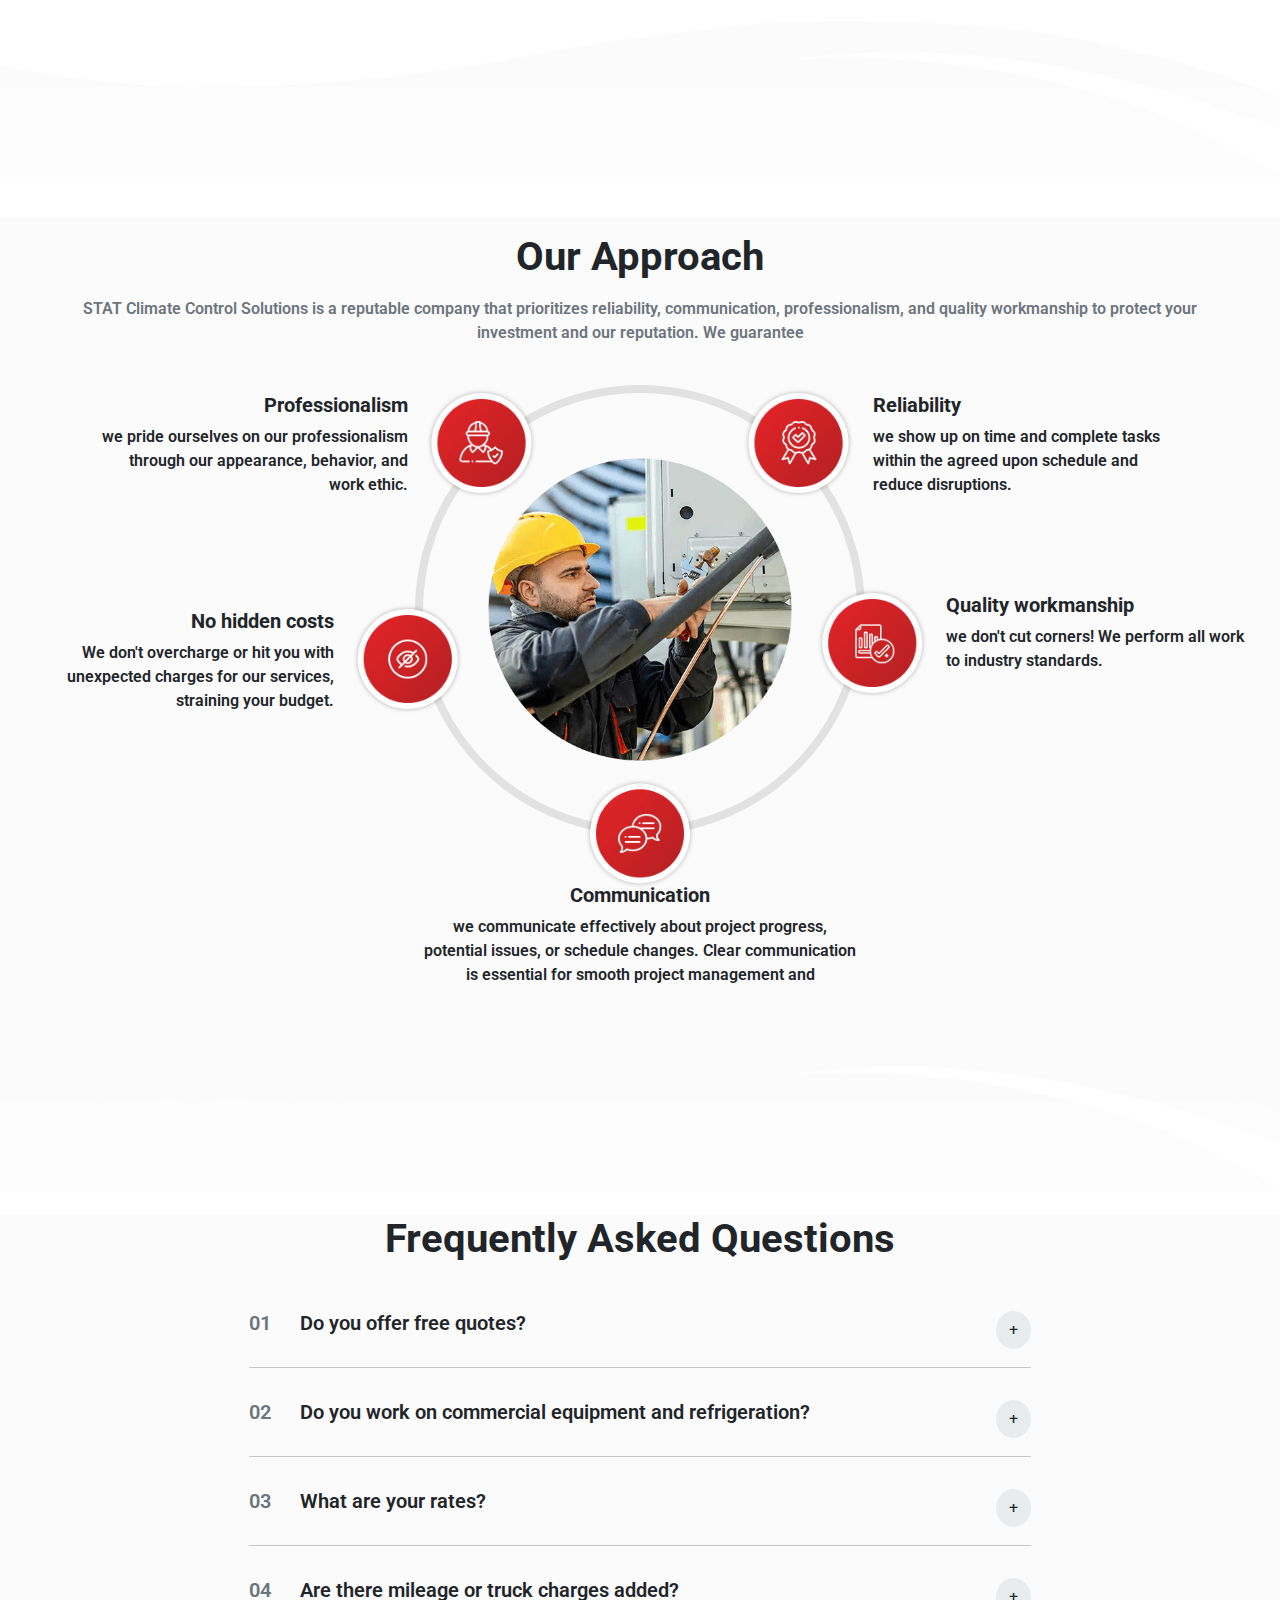
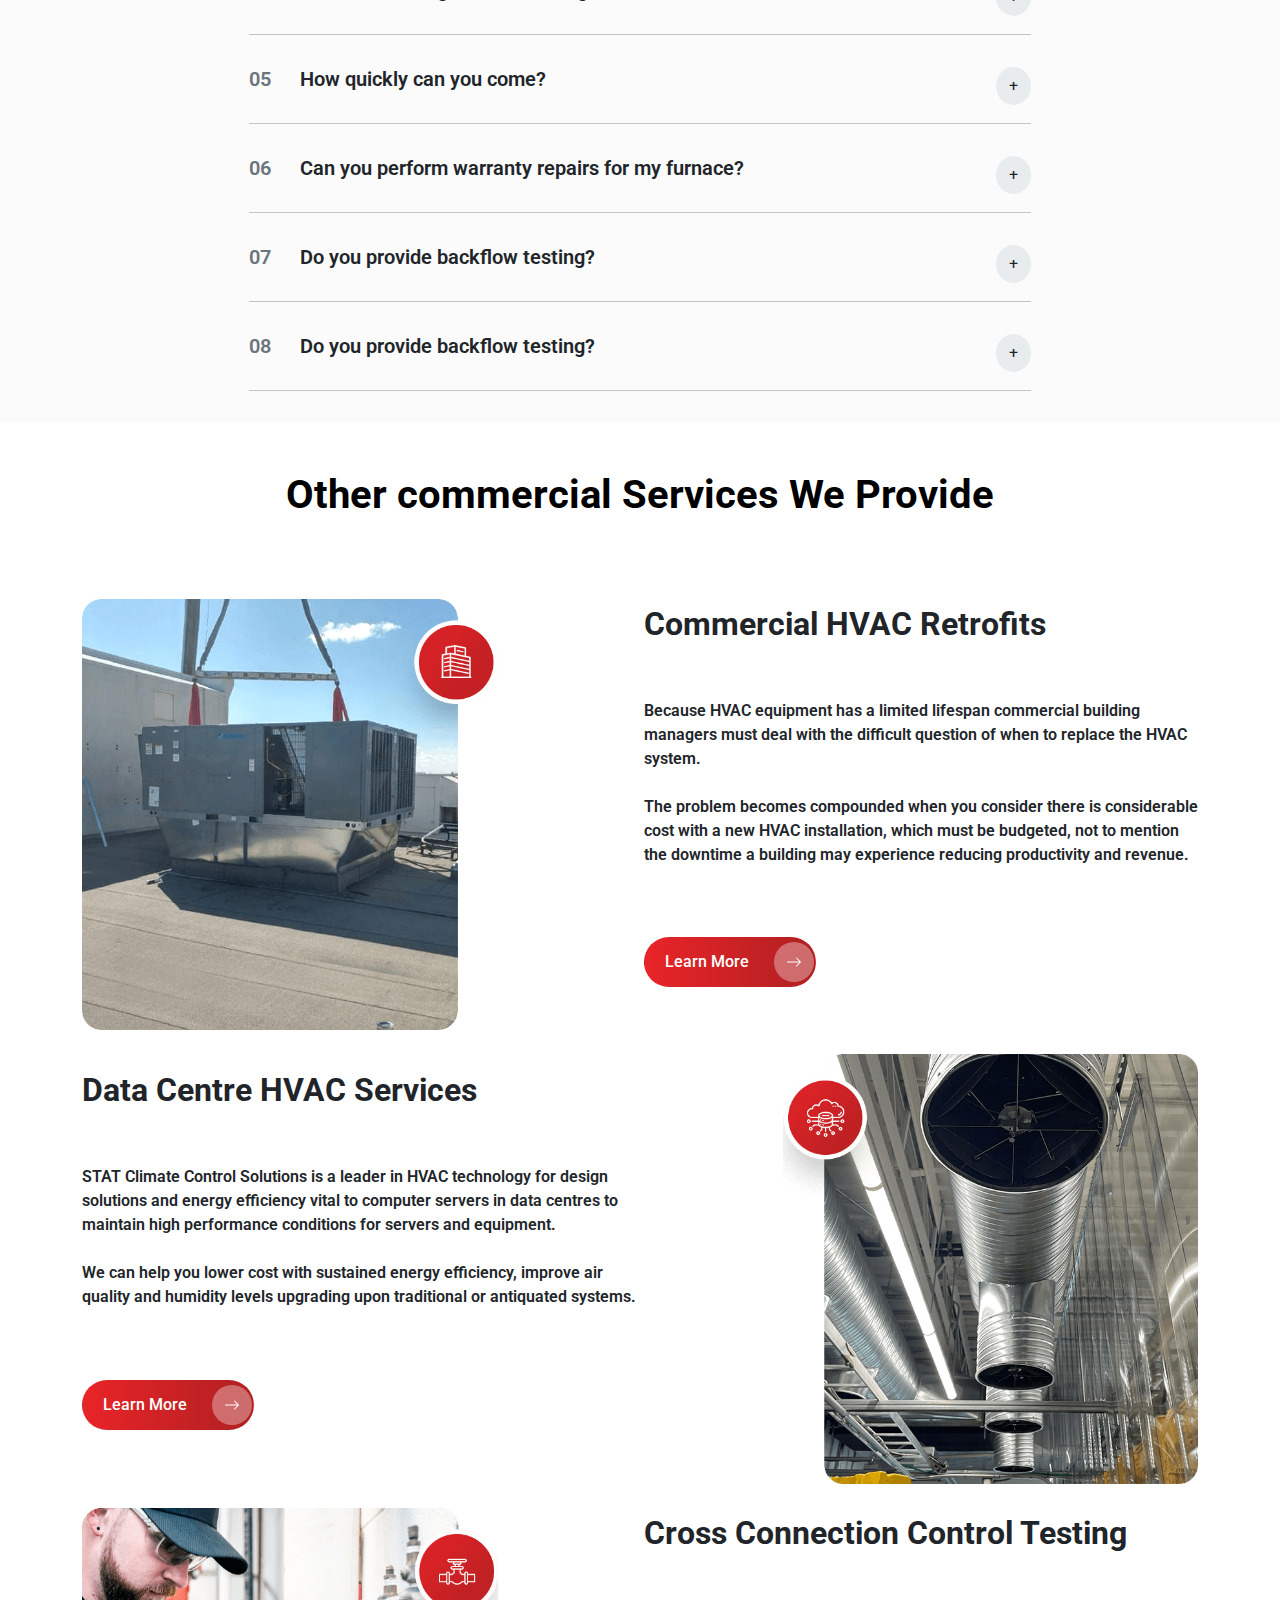
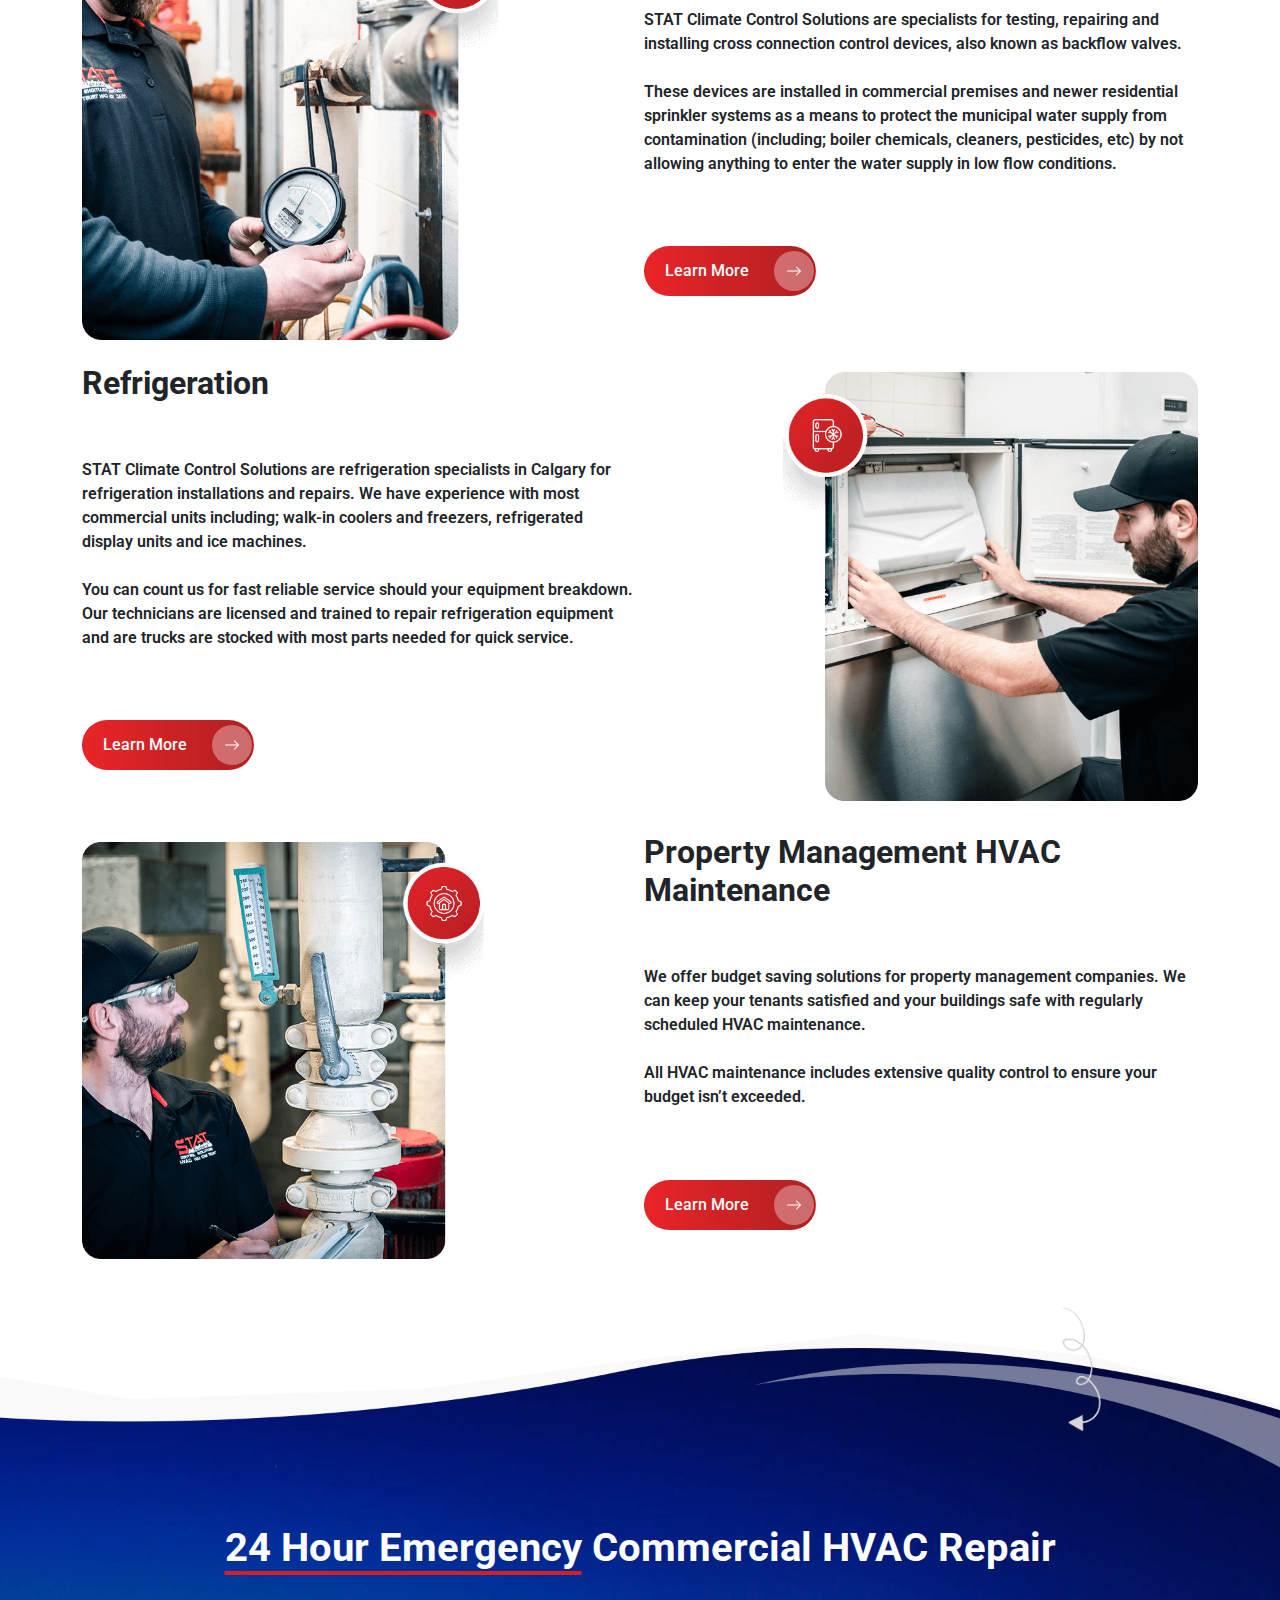
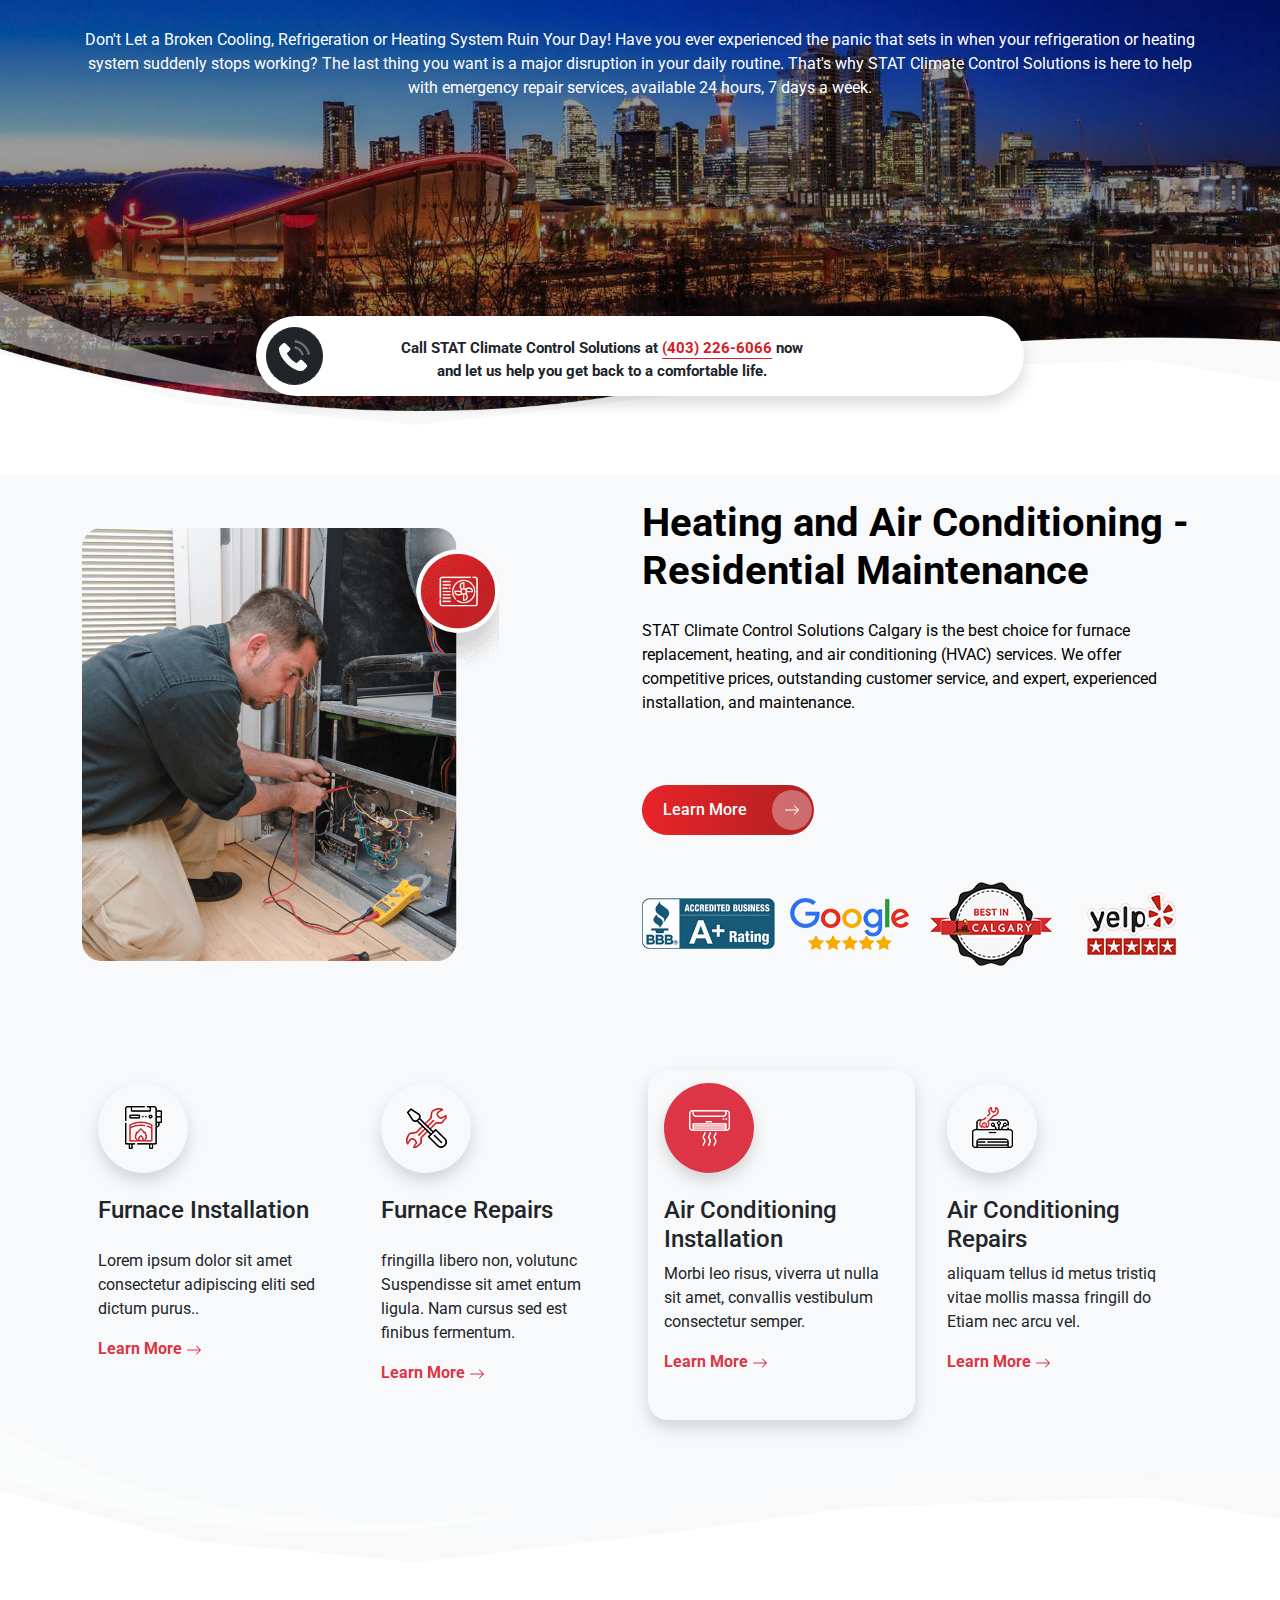
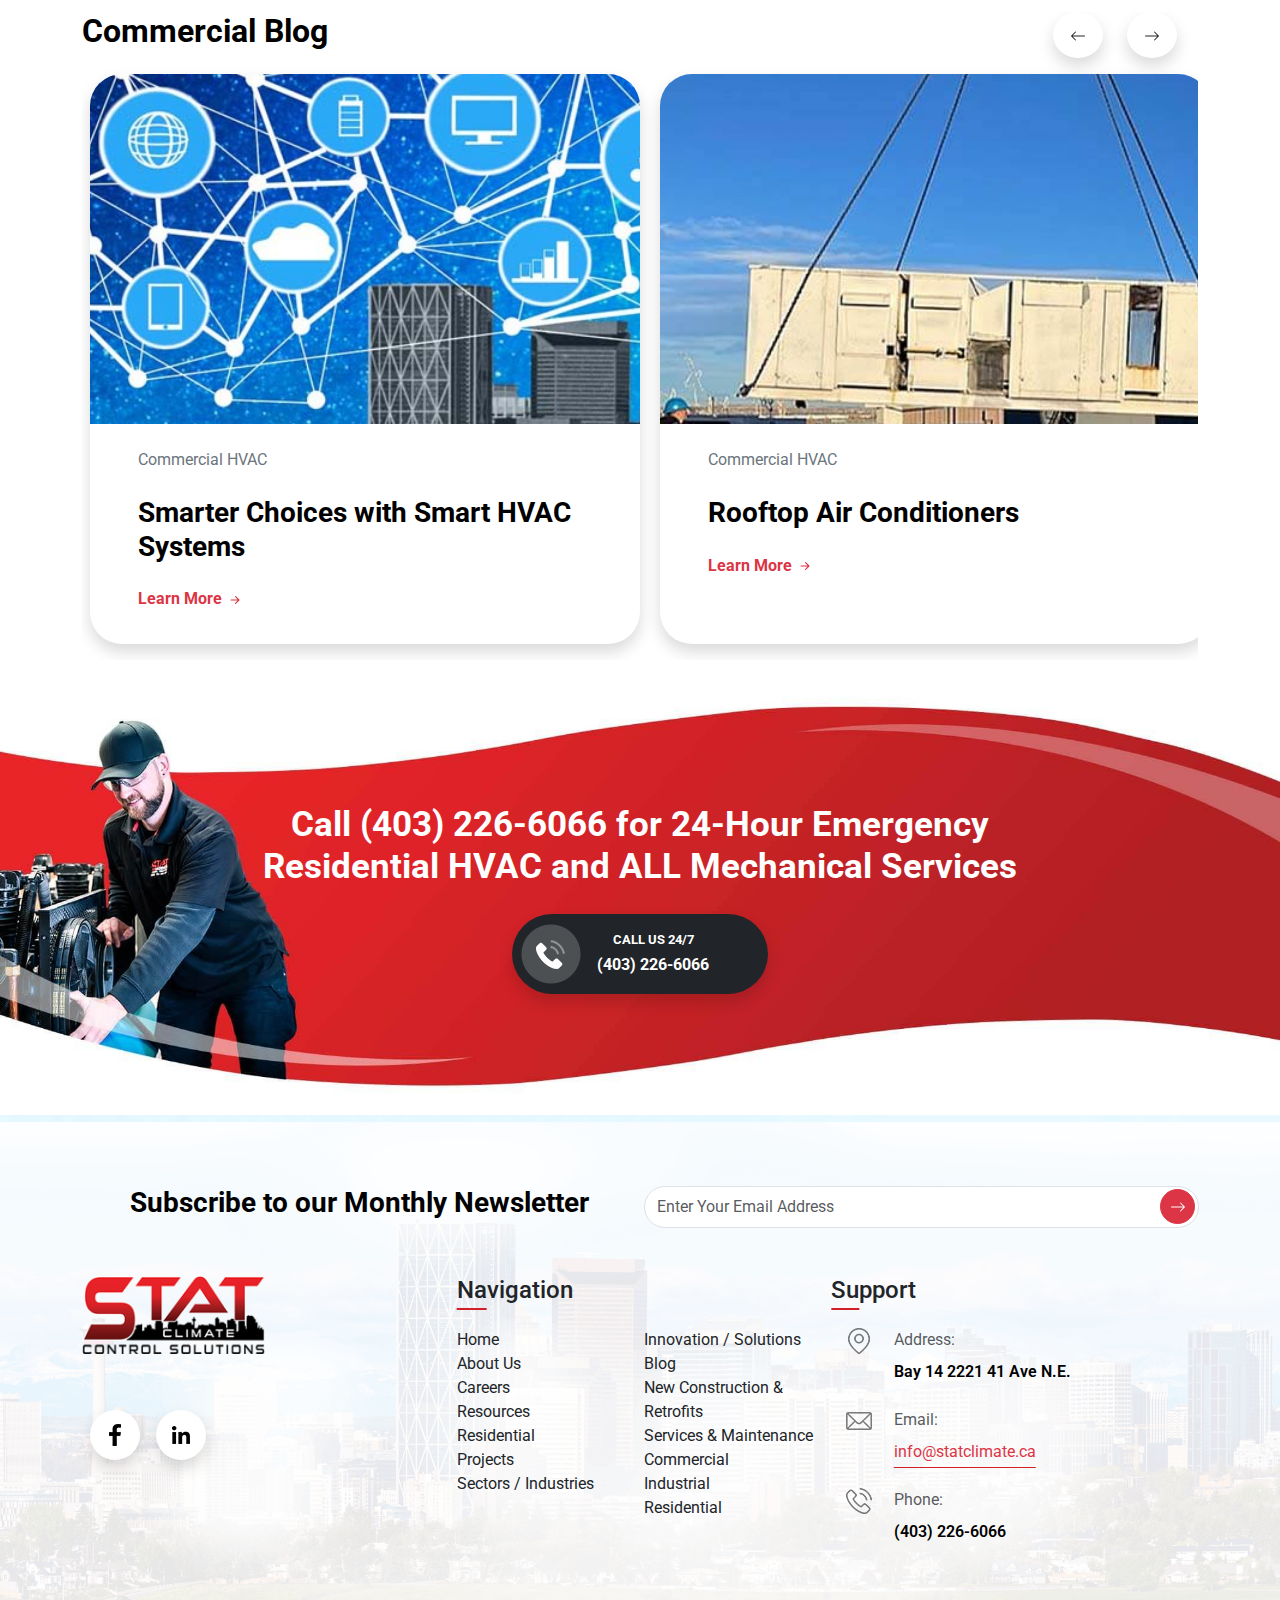
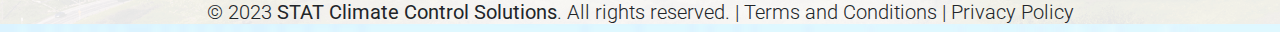
==== commit f95bde66: "update" ====
--- a/index.html
+++ b/index.html
@@ -54,7 +54,7 @@
                     <div class="offcanvas offcanvas-end" tabindex="-1" id="offcanvasRight"
                         aria-labelledby="offcanvasRightLabel">
                         <div class="offcanvas-header">
-                            <h5 class="offcanvas-title" id="offcanvasRightLabel"><img src="images/logo.png" alt="stat"
+                            <h5 class="offcanvas-title" id="offcanvasRightLabel"><img class="w-50" src="images/logo.png" alt="stat"
                                     class="w-25"></h5>
                             <button type="button" class="btn-close" data-bs-dismiss="offcanvas"
                                 aria-label="Close"></button>
--- a/css/style.css
+++ b/css/style.css
@@ -19,7 +19,7 @@
 }
 
 .logo img {
-    width: 40%;
+    width: 48%;
 }
 
 .contact-menu {
--- a/css/responsive.css
+++ b/css/responsive.css
@@ -18,11 +18,12 @@
         padding-bottom: 28%;
     }
 }
+
 @media only screen and (max-width: 1968px) {
     .contact {
-            padding-top: 11%;
-            padding-bottom: 11%;
-        }
+        padding-top: 11%;
+        padding-bottom: 11%;
+    }
 }
 
 @media only screen and (max-width: 1892px) {
@@ -44,10 +45,11 @@
         padding-top: 20%;
         padding-bottom: 20%;
     }
-        .contact {
-            padding-top: 10%;
-            padding-bottom: 10%;
-        }
+
+    .contact {
+        padding-top: 10%;
+        padding-bottom: 10%;
+    }
 }
 
 @media only screen and (max-width: 1520px) {
@@ -81,21 +83,25 @@
     .btn-red2 {
         width: 33%;
     }
+
     .group-call {
         width: 20%;
     }
+
     .grup-call {
         width: 55% !important;
     }
+
     .group-call-1 {
         margin-top: 2% !important;
     }
-        .btn-mode {
-            font-size: 10px;
-            padding: 5%;
-        }
-    
-       
+
+    .btn-mode {
+        font-size: 10px;
+        padding: 5%;
+    }
+
+
 
     .btn-red:hover {
         background: linear-gradient(to left, #e92428, #b02022);
@@ -112,6 +118,7 @@
     .lineShape {
         background-size: 60%;
     }
+
     .lineShape-dark {
         background-size: 60%;
     }
@@ -144,9 +151,11 @@
     .bottom-red {
         margin-top: -10%;
     }
+
     .contact h1 {
         font-size: 35px;
     }
+
     .shape2 {
         left: -14%;
         bottom: 13%;
@@ -163,6 +172,7 @@
         padding-top: 1%;
         padding-bottom: 15%;
     }
+
     .contact {
         padding-top: 9%;
         padding-bottom: 9%;
@@ -171,70 +181,81 @@
 
 @media only screen and (max-width: 1230px) {
     .maintain {
-            padding-top: 1%;
-            padding-bottom: 13%;
-        }
+        padding-top: 1%;
+        padding-bottom: 13%;
+    }
 }
 
 @media only screen and (max-width: 1200px) {
     .maintenance {
         background-color: #fff;
     }
+
     .maintenance-dark {
         background-color: #000000;
     }
-        .maintain {
-            padding-top: 7%;
-            padding-bottom: 13%;
-        }
-        .maintain h2 {
-            font-size: 28px;
-        }
-        .maintain p {
-            font-size: 13px;
-            margin-bottom: 0;
-        }
-        .maintain ul {
-            padding-top: 0 !important;
-            font-size: 14px;
-        }
-        .contact h1 {
-            font-size: 30px;
-        }
-        .group-call {
-            height: 70px;
-        }
-        .group-call-1 {
-            width: 20% !important;
-        }
-                .btn-mode {
-                    font-size: 8px;
-                    padding: 3%;
-                }
-        
-                #light {
-                    width: 25px;
-                    height: 25px;
-                }
-        
-                #dark {
-                    width: 25px;
-                    height: 25px;
-                }
-                .btn-mode-dark {
-                    font-size: 8px;
-                    padding: 3%;
-                }
-        
-                #light-dark {
-                    width: 30px;
-                    height: 30px;
-                }
-        
-                #dark-dark {
-                    width: 35px;
-                    height: 35px;
-                }
+
+    .maintain {
+        padding-top: 7%;
+        padding-bottom: 13%;
+    }
+
+    .maintain h2 {
+        font-size: 28px;
+    }
+
+    .maintain p {
+        font-size: 13px;
+        margin-bottom: 0;
+    }
+
+    .maintain ul {
+        padding-top: 0 !important;
+        font-size: 14px;
+    }
+
+    .contact h1 {
+        font-size: 30px;
+    }
+
+    .group-call {
+        height: 70px;
+    }
+
+    .group-call-1 {
+        width: 20% !important;
+    }
+
+    .btn-mode {
+        font-size: 8px;
+        padding: 3%;
+    }
+
+    #light {
+        width: 25px;
+        height: 25px;
+    }
+
+    #dark {
+        width: 25px;
+        height: 25px;
+    }
+
+    .btn-mode-dark {
+        font-size: 8px;
+        padding: 3%;
+    }
+
+    #light-dark {
+        width: 30px;
+        height: 30px;
+    }
+
+    #dark-dark {
+        width: 35px;
+        height: 35px;
+    }
+
     .call-us {
         font-size: 10px;
     }
@@ -378,24 +399,25 @@
     .btn-3 {
         width: 70% !important;
     }
-        .my-btn {
-            width: 160px;
-            height: 45px;
-        }
-    
-        .arrow {
-            height: 35px;
-            width: 35px;
-            margin-left: 20px;
-        }
-    
-        .my-btn:hover {
-            width: 170px;
-        }
-    
-        .my-btn:hover .arrow {
-            margin-left: 30px;
-        }
+
+    .my-btn {
+        width: 160px;
+        height: 45px;
+    }
+
+    .arrow {
+        height: 35px;
+        width: 35px;
+        margin-left: 20px;
+    }
+
+    .my-btn:hover {
+        width: 170px;
+    }
+
+    .my-btn:hover .arrow {
+        margin-left: 30px;
+    }
 }
 
 @media only screen and (max-width: 1192px) {
@@ -412,7 +434,9 @@
         right: -14%;
         top: 8%;
     }
-
+        .logo img {
+            width: 58%;
+        }
 
 }
 
@@ -428,24 +452,25 @@
     .shape3 {
         right: -20%;
     }
-        .maintain {
-            padding-top: 1%;
-            padding-bottom: 13%;
-        }
-    
-        .maintain h2 {
-            font-size: 28px;
-        }
-    
-        .maintain p {
-            font-size: 13px;
-            margin-bottom: 0;
-        }
-    
-        .maintain ul {
-            padding-top: 0 !important;
-            font-size: 14px;
-        }
+
+    .maintain {
+        padding-top: 1%;
+        padding-bottom: 13%;
+    }
+
+    .maintain h2 {
+        font-size: 28px;
+    }
+
+    .maintain p {
+        font-size: 13px;
+        margin-bottom: 0;
+    }
+
+    .maintain ul {
+        padding-top: 0 !important;
+        font-size: 14px;
+    }
 
 }
 
@@ -459,9 +484,11 @@
         position: absolute;
         transform: translate(0, 160%);
     }
+
     .group-call {
         width: 25% !important;
     }
+
     .grup-call {
         width: 60% !important;
     }
@@ -470,31 +497,33 @@
 @media only screen and (max-width: 1068px) {
 
     .maintain {
-            padding-top: 5%;
-            padding-bottom: 10%;
-        }
-    
-        .maintain h2 {
-            font-size: 25px;
-        }
-    
-        .maintain p {
-            font-size: 11px;
-        }
-    
-        .maintain ul {
-            font-size: 12px;
-        }
+        padding-top: 5%;
+        padding-bottom: 10%;
+    }
+
+    .maintain h2 {
+        font-size: 25px;
+    }
+
+    .maintain p {
+        font-size: 11px;
+    }
+
+    .maintain ul {
+        font-size: 12px;
+    }
+
     .bottom-red {
         margin-top: -7%;
     }
-        .contact h1 {
-            font-size: 27px;
-        }
-    
-        .group-call-1 {
-            width: 25% !important;
-        }
+
+    .contact h1 {
+        font-size: 27px;
+    }
+
+    .group-call-1 {
+        width: 25% !important;
+    }
 
     .shape2 {
         left: -25%;
@@ -577,120 +606,143 @@
         font-size: 12px;
     }
 }
+
 @media only screen and (max-width: 1000px) {
-    
-        .maintain h2 {
-            font-size: 22px;
-        }
-    
-        .maintain p {
-            font-size: 10px;
-        }
-    
-        .maintain ul {
-            font-size: 11px;
-        }
-}
+
+    .maintain h2 {
+        font-size: 22px;
+    }
+
+    .maintain p {
+        font-size: 10px;
+    }
+
+    .maintain ul {
+        font-size: 11px;
+    }
+}
+
 @media only screen and (min-width: 992px) {
     .custom-2 {
         text-decoration-color: transparent;
     }
 
 }
+
 @media only screen and (max-width: 992px) {
     .reflect-img img {
         transform: rotateX(180deg);
         transform: rotateY(180deg);
     }
+
     .d-mobile {
         display: none;
     }
+
     #nameMode {
         display: none;
     }
+
     #dark {
         display: none;
     }
+
     #nameMode-dark {
         display: none;
     }
+
     #light-dark {
         display: none;
     }
+
     .btn-mode {
         padding: 5%;
         font-size: 0;
         width: fit-content;
     }
+
     .btn-mode-dark {
         padding: 5%;
         font-size: 0;
         width: fit-content;
     }
+
     #light {
         width: 35px;
         height: 35px;
     }
+
     .maintenance {
         background-image: linear-gradient(to top, #e92428,
-            #b02022);
-            padding-top: 0;
-            margin-top: 0;
-    }
+                #b02022);
+        padding-top: 0;
+        margin-top: 0;
+    }
+
     .maintenance-dark {
         background-image: linear-gradient(to top, #e92428,
-            #b02022);
-            padding-top: 0;
-            margin-top: 0;
-    }
+                #b02022);
+        padding-top: 0;
+        margin-top: 0;
+    }
+
     .contact {
         background-image: linear-gradient(to top, #e92428,
-            #b02022);
-            padding-top: 0;
-            margin-top: 0;
-            padding-bottom: 0;
-    }
+                #b02022);
+        padding-top: 0;
+        margin-top: 0;
+        padding-bottom: 0;
+    }
+
     .contact-dark {
         background-image: linear-gradient(to top, #e92428,
-            #b02022);
-            padding-top: 0;
-            margin-top: 0;
-            padding-bottom: 0;
-    }
+                #b02022);
+        padding-top: 0;
+        margin-top: 0;
+        padding-bottom: 0;
+    }
+
     .contact h1 {
         font-size: 35px;
     }
+
     .group-call-1 {
         width: 30% !important;
         margin-top: 5% !important;
         margin-bottom: 5% !important;
     }
+
     .mobile-btn-24 {
         display: block;
         width: 70%;
-    } 
+    }
+
     .dispay {
         display: none !important;
     }
+
     .img-maintin {
-       display: block;
-    }
+        display: block;
+    }
+
     .shap8 {
         display: none;
     }
-        .maintain h2 {
-            font-size: 42px;
-            padding-bottom: 2%;
-        }
-    
-        .maintain p {
-            font-size: 20px;
-            padding: 2% 0;
-        }
-    
-        .maintain ul {
-            font-size: 19px;
-        }
+
+    .maintain h2 {
+        font-size: 42px;
+        padding-bottom: 2%;
+    }
+
+    .maintain p {
+        font-size: 20px;
+        padding: 2% 0;
+    }
+
+    .maintain ul {
+        font-size: 19px;
+    }
+
     .res {
         display: block;
     }
@@ -802,6 +854,7 @@
     .approach {
         padding-bottom: 5%;
     }
+
     .approach.dark-icon {
         background-color: #000000 !important;
     }
@@ -809,19 +862,25 @@
     .btn-3 {
         width: 95% !important;
     }
-        .my-btn {
-            margin: auto;
-            margin-top: 6%;
-        }
-                .learn-more {
-                    margin: auto;
-                    margin-top: 4%;
-                    width: 165px;
-                }
-        
-                .learn-more:hover {
-                    width: 175px;
-                }
+
+    .my-btn {
+        margin: auto;
+        margin-top: 6%;
+    }
+
+    .learn-more {
+        margin: auto;
+        margin-top: 4%;
+        width: 165px;
+    }
+
+    .learn-more:hover {
+        width: 175px;
+    }
+
+    .logo img {
+        width: 68%;
+    }
 
 }
 
@@ -840,9 +899,11 @@
         font-size: 25px;
         width: 98%;
     }
-        .padding {
-            padding-bottom: 35%;
-        }
+
+    .padding {
+        padding-bottom: 35%;
+    }
+
     .btn-2 {
         width: 40px;
         height: 40px;
@@ -852,9 +913,6 @@
         width: 90%;
     }
 
-    .logo img {
-        width: 50%;
-    }
 
     .btn-red {
         width: 32%;
@@ -878,6 +936,7 @@
         background-position-x: 10%;
         background-position-y: center;
     }
+
     .lineShape-dark {
         background: url(../images/line-shape2-dark.png) no-repeat;
         background-position-x: 10%;
@@ -921,10 +980,11 @@
     }
 
 }
+
 @media only screen and (max-width: 550px) {
     .padding {
-            padding-bottom: 50%;
-        }
+        padding-bottom: 50%;
+    }
 }
 
 @media only screen and (max-width: 500px) {
@@ -932,6 +992,7 @@
         width: 365px;
         height: 365px;
     }
+
     .location-map-dark {
         width: 365px;
         height: 365px;
@@ -952,16 +1013,19 @@
     .appro2 {
         background-position-x: 12%;
     }
+
     .appro2-dark {
         background-position-x: 12%;
     }
+
     .mobile-btn-phone {
         font-size: 20px;
     }
+
     .card-about {
         height: 400px;
     }
-        
+
 }
 
 @media only screen and (max-width: 468px) {
@@ -989,9 +1053,10 @@
     .card-about {
         height: 390px;
     }
-        .padding {
-            padding-bottom: 65%;
-        }
+
+    .padding {
+        padding-bottom: 65%;
+    }
 }
 
 
@@ -1009,7 +1074,7 @@
     }
 
     .logo img {
-        width: 70%;
+        width: 78%;
     }
 
     .menu {
@@ -1038,6 +1103,7 @@
     .lineShape {
         background-position-x: 15%;
     }
+
     .lineShape-dark {
         background-position-x: 15%;
     }
@@ -1062,6 +1128,7 @@
     .btn-3 p {
         font-size: 10px !important;
     }
+
     .card-about {
         height: 470px;
     }
@@ -1069,9 +1136,10 @@
 
 @media only screen and (max-width: 392px) {
     #light {
-            width: 28px;
-            height: 28px;
-        }
+        width: 28px;
+        height: 28px;
+    }
+
     .btn-red {
         width: 42%;
     }
@@ -1091,23 +1159,29 @@
     .btn-red2:hover {
         width: 55%;
     }
-        .mobile-btn-phone {
-            font-size: 15px;
-            line-height: 20px;
-        }
-        .mobile-btn-24 {
-            padding-top: 8%;
-        }
-        .mobile-phone {
-            top: -35%;
-        }
-                .padding {
-                    padding-bottom: 35%;
-                }
+
+    .mobile-btn-phone {
+        font-size: 15px;
+        line-height: 20px;
+    }
+
+    .mobile-btn-24 {
+        padding-top: 8%;
+    }
+
+    .mobile-phone {
+        top: -35%;
+    }
+
+    .padding {
+        padding-bottom: 35%;
+    }
+
     .location-map {
         width: 295px;
         height: 295px;
     }
+
     .location-map-dark {
         width: 295px;
         height: 295px;
@@ -1138,10 +1212,12 @@
     .appro2 {
         background-position-x: 16%;
     }
+
     .appro2-dark {
         background-position-x: 16%;
     }
+
     .card-about {
         height: 480px;
     }
-}
+}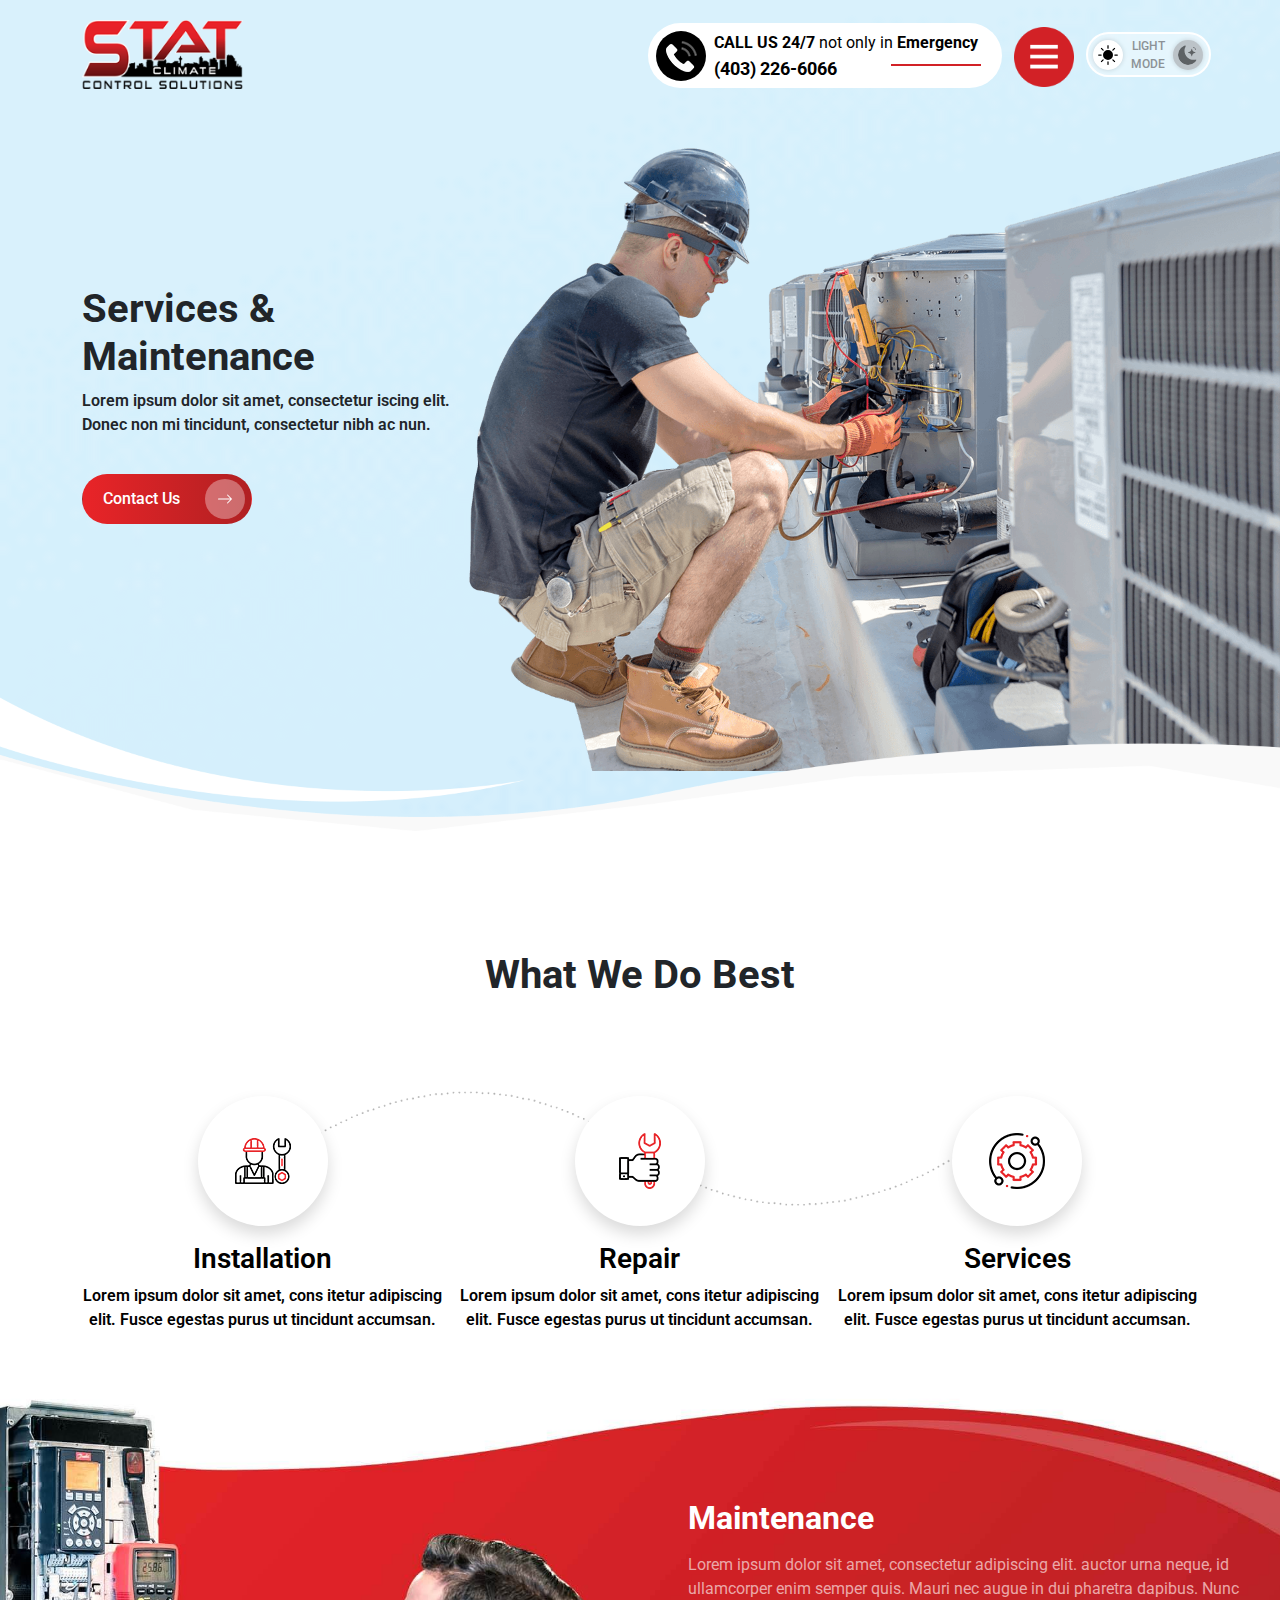
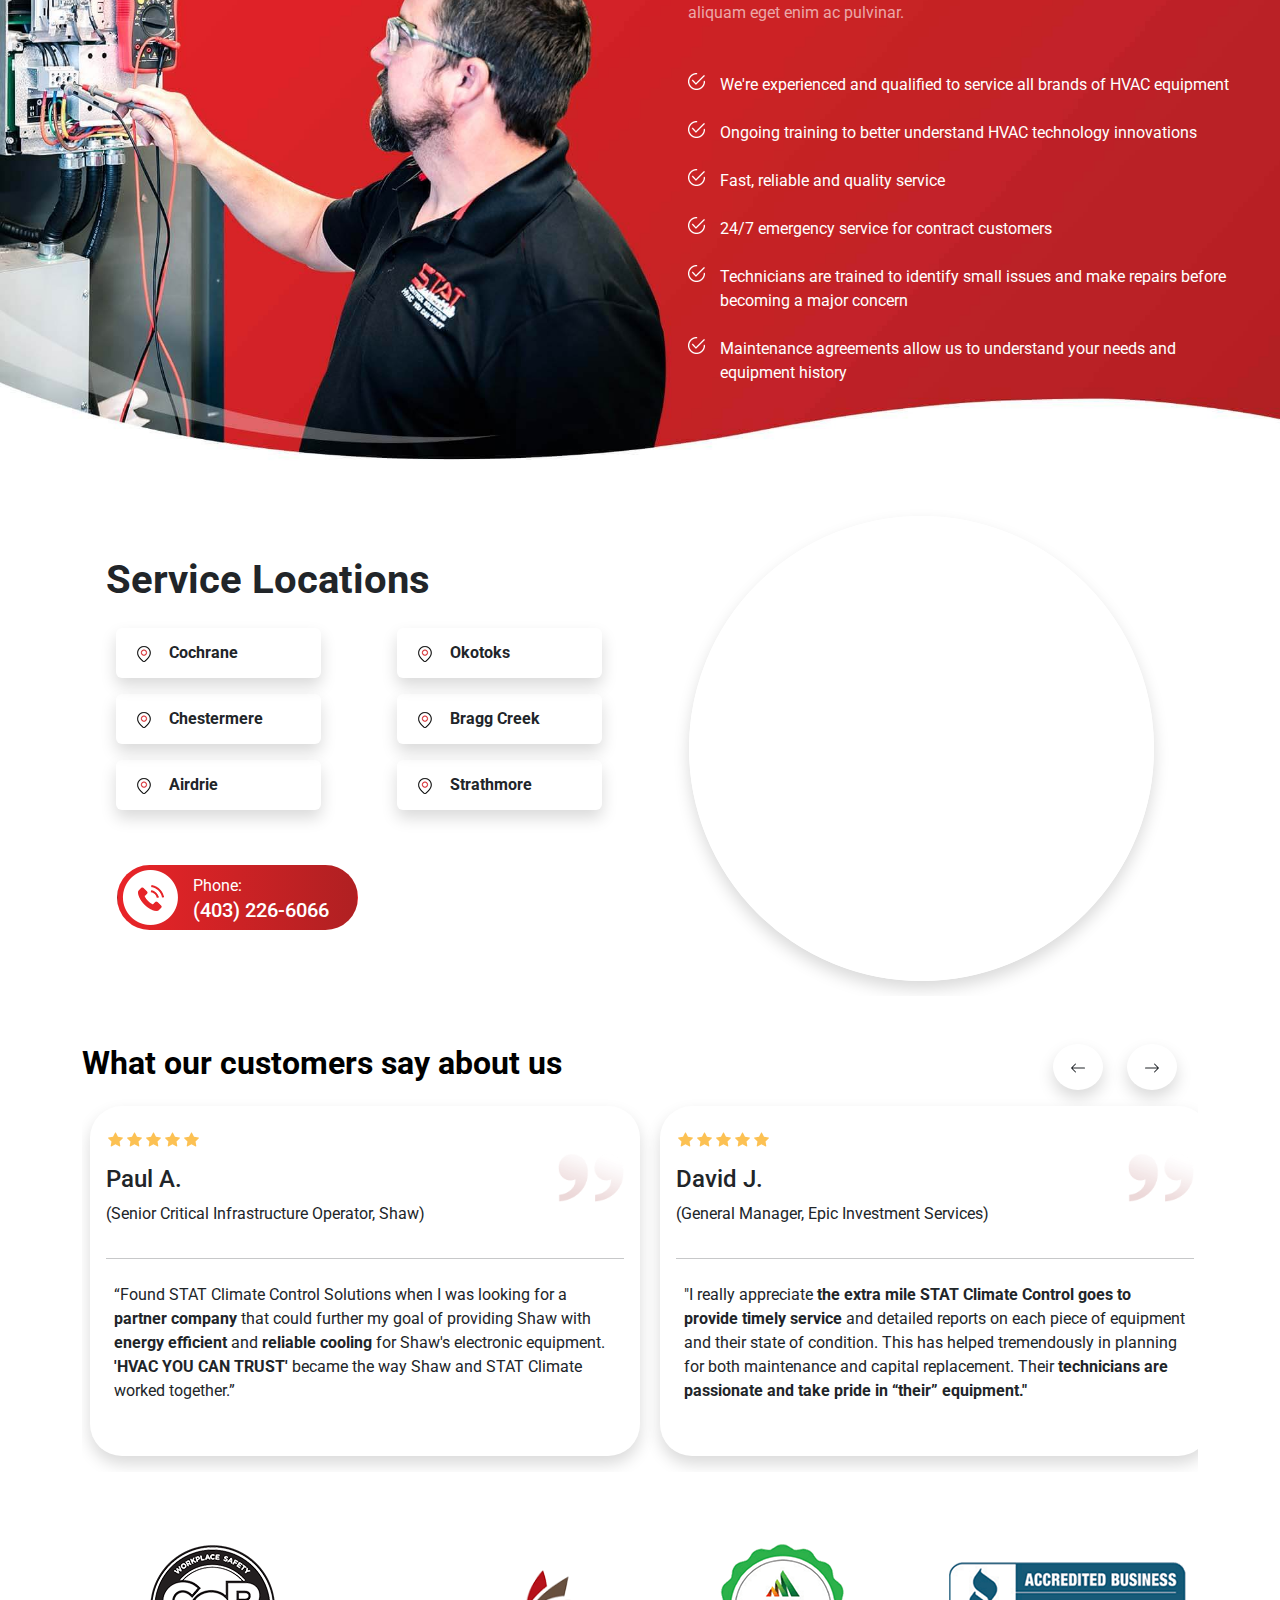
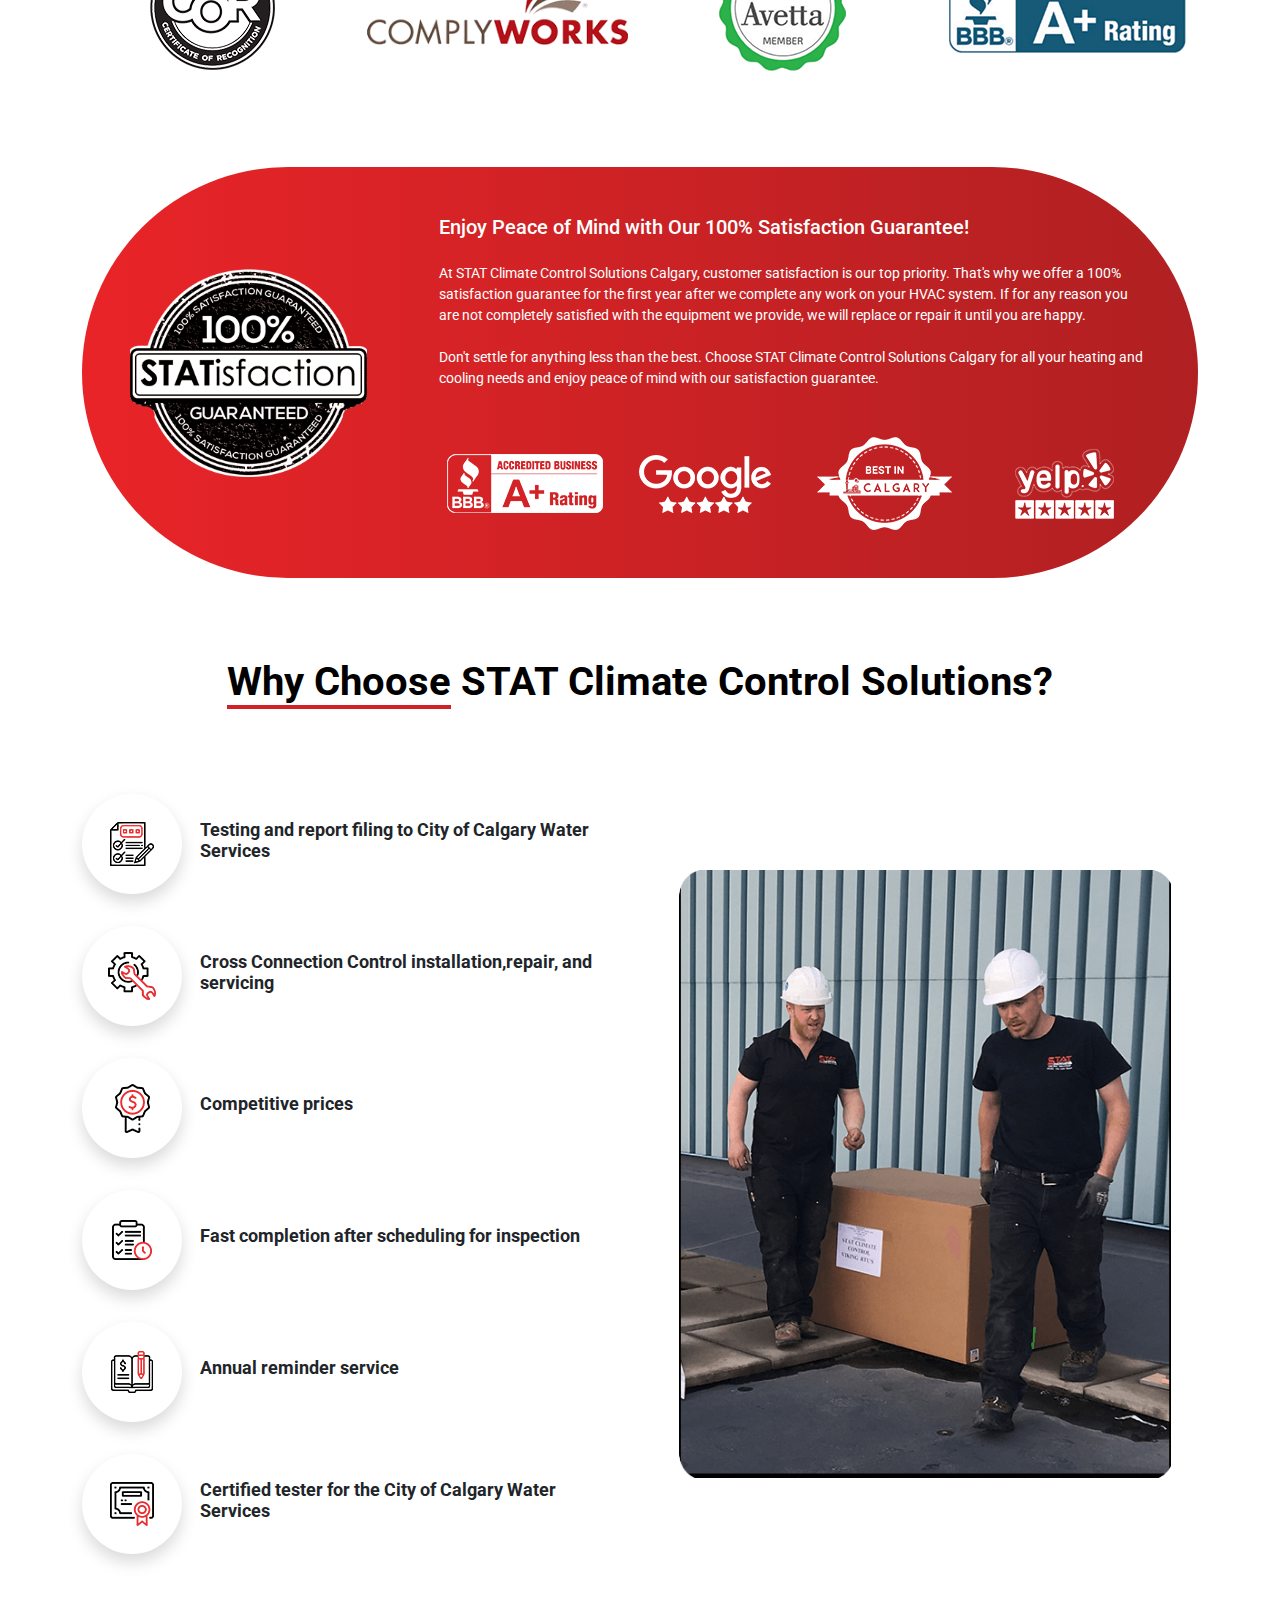
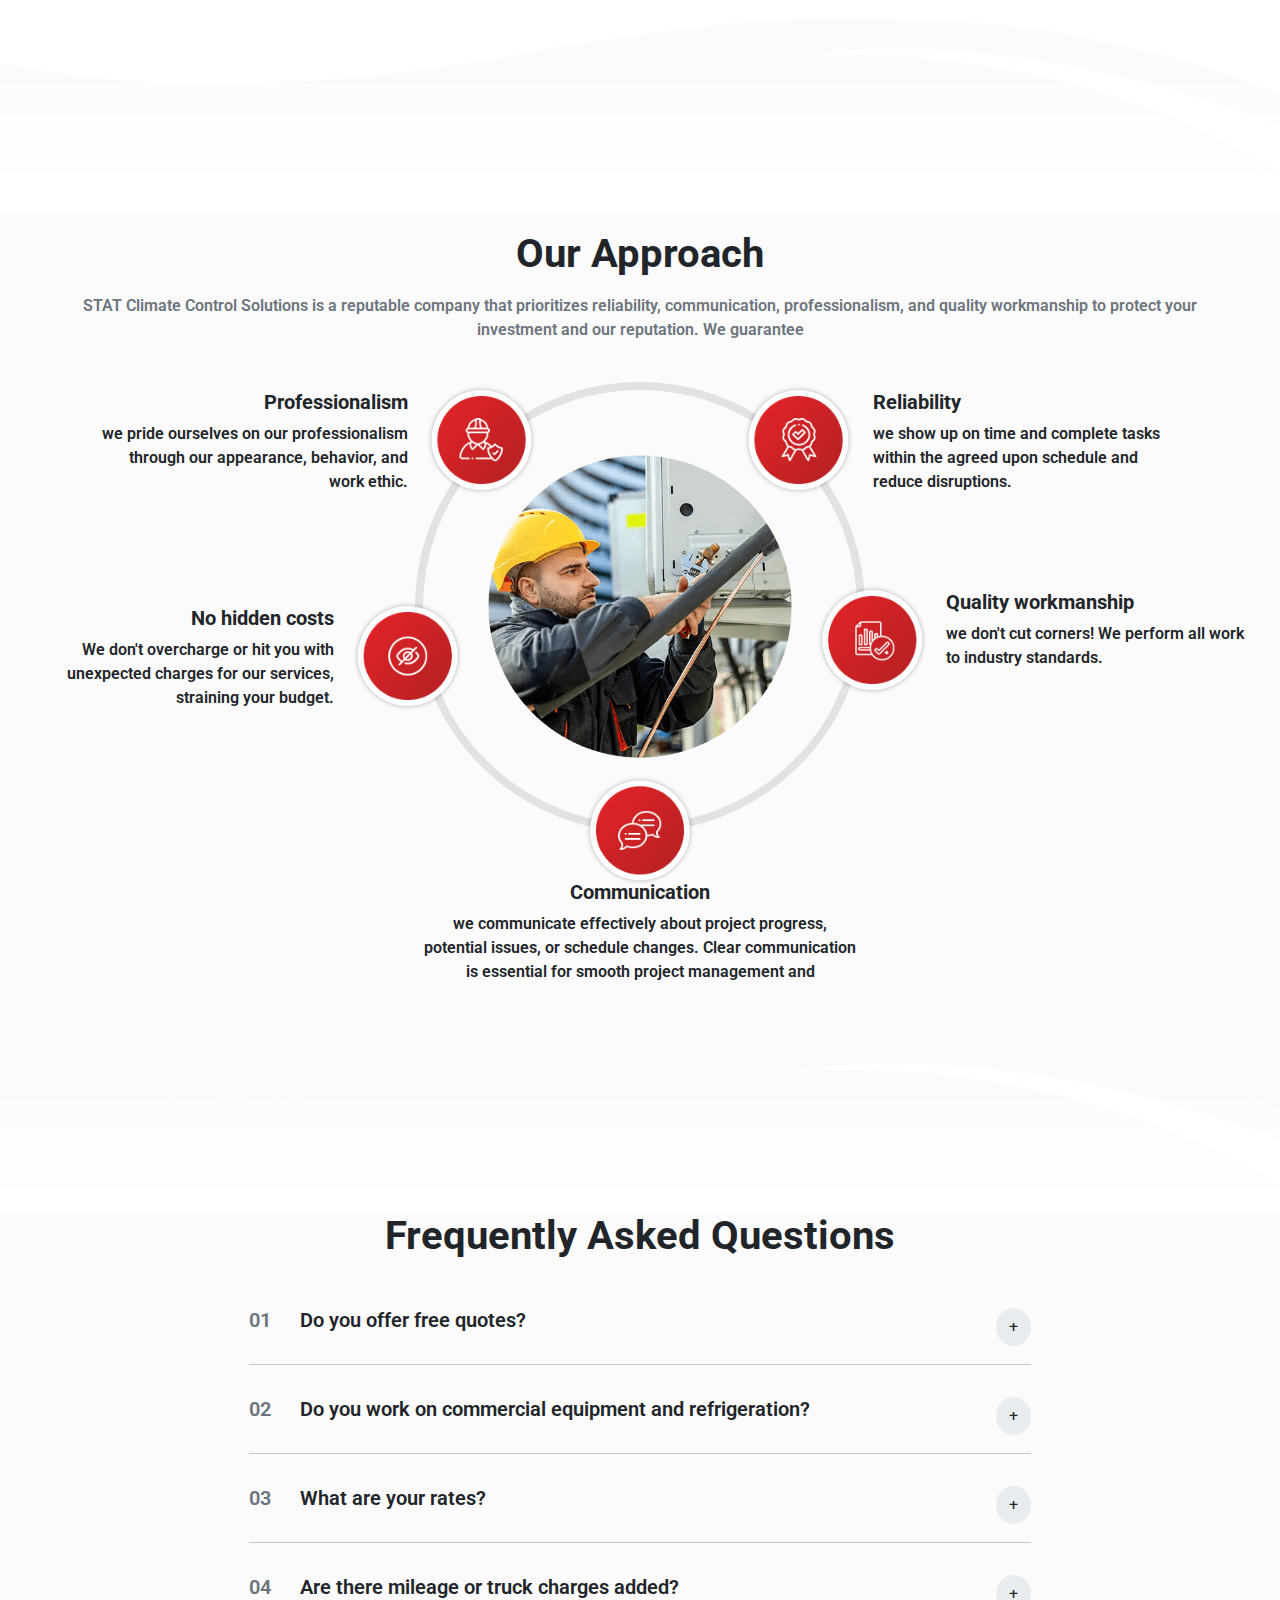
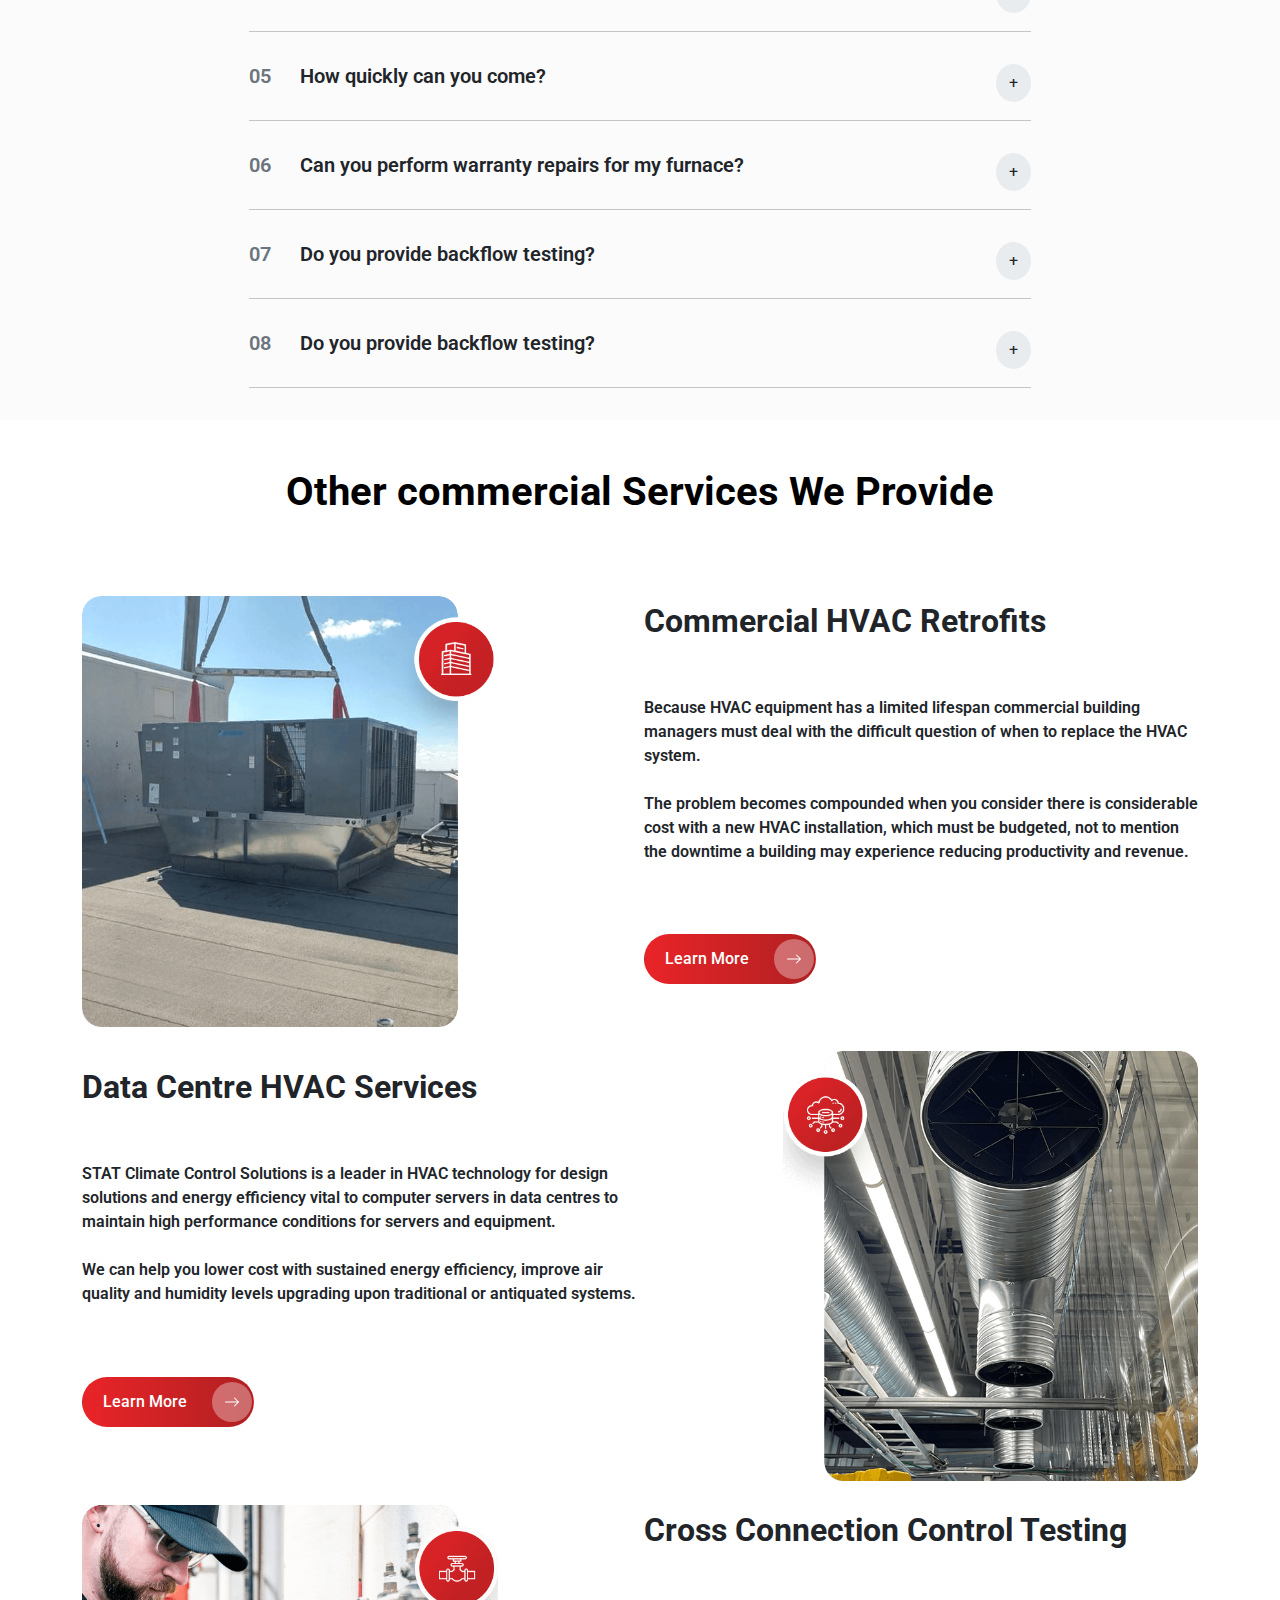
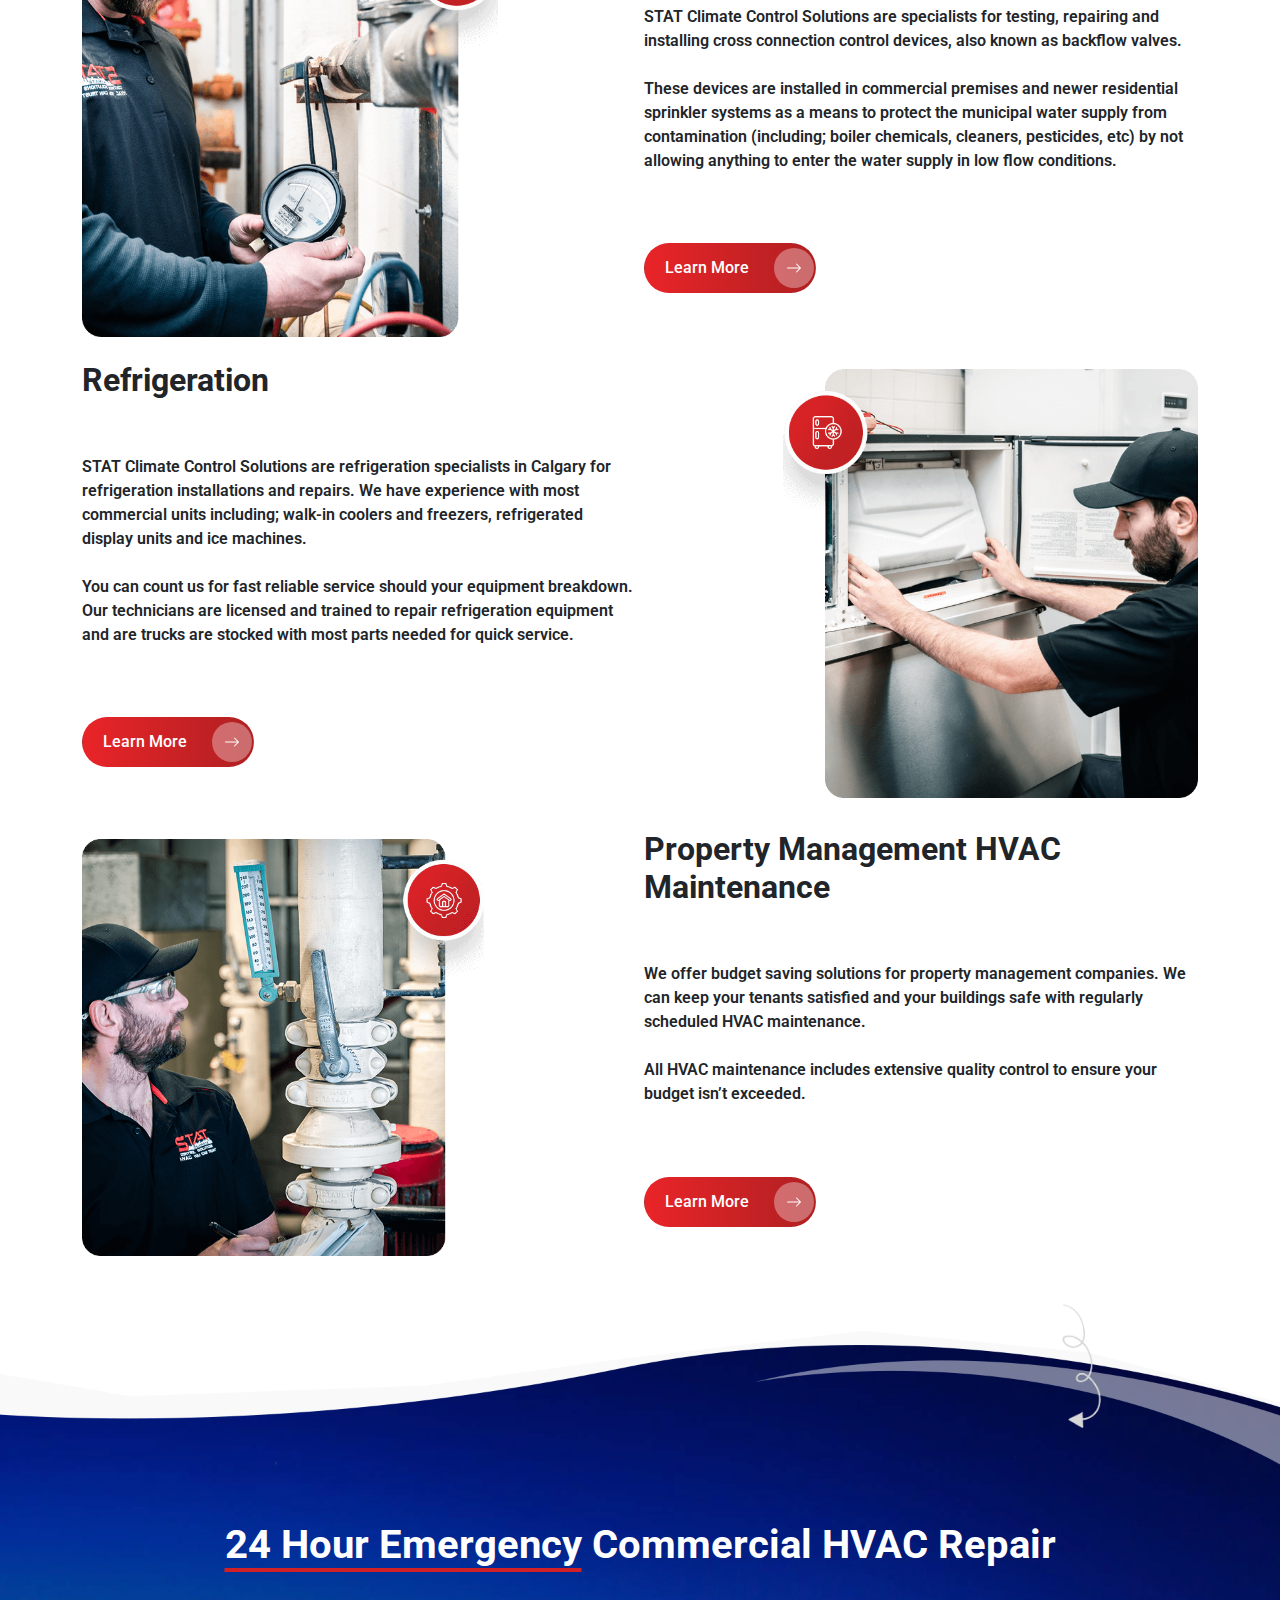
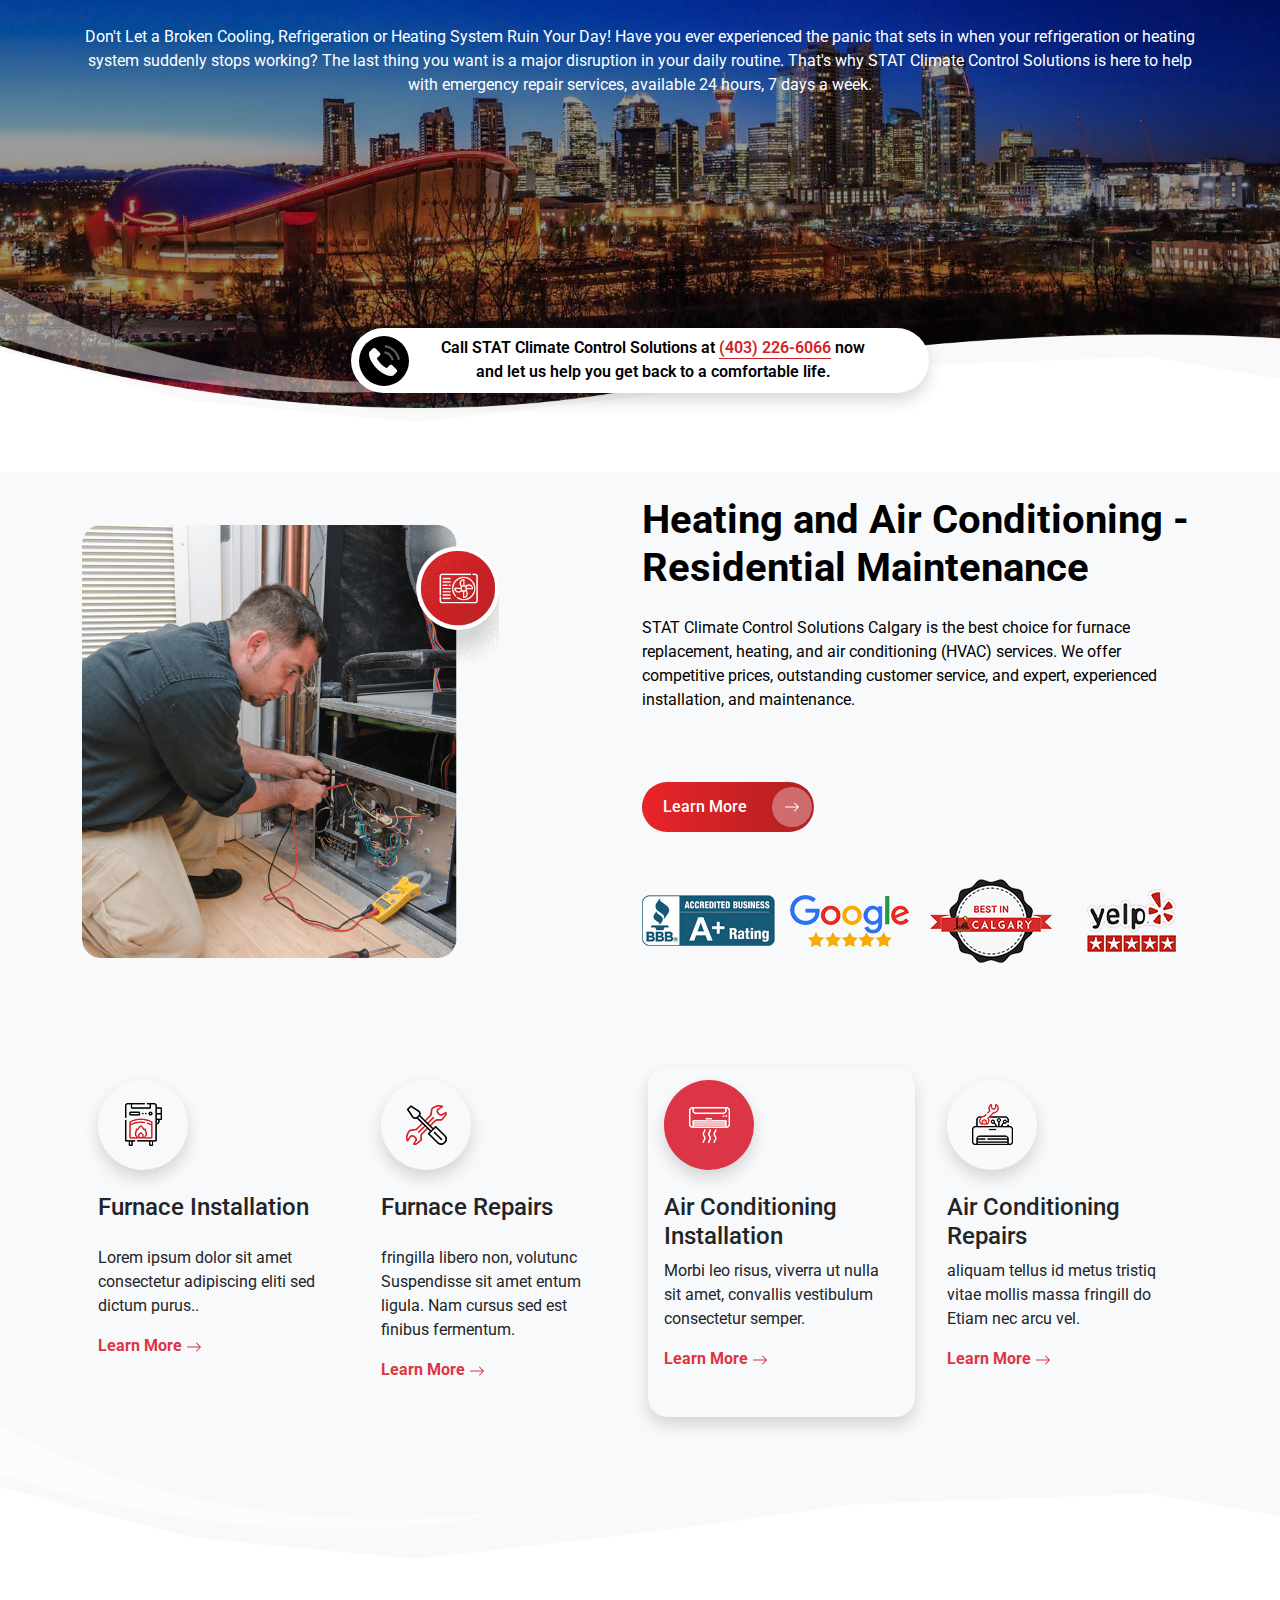
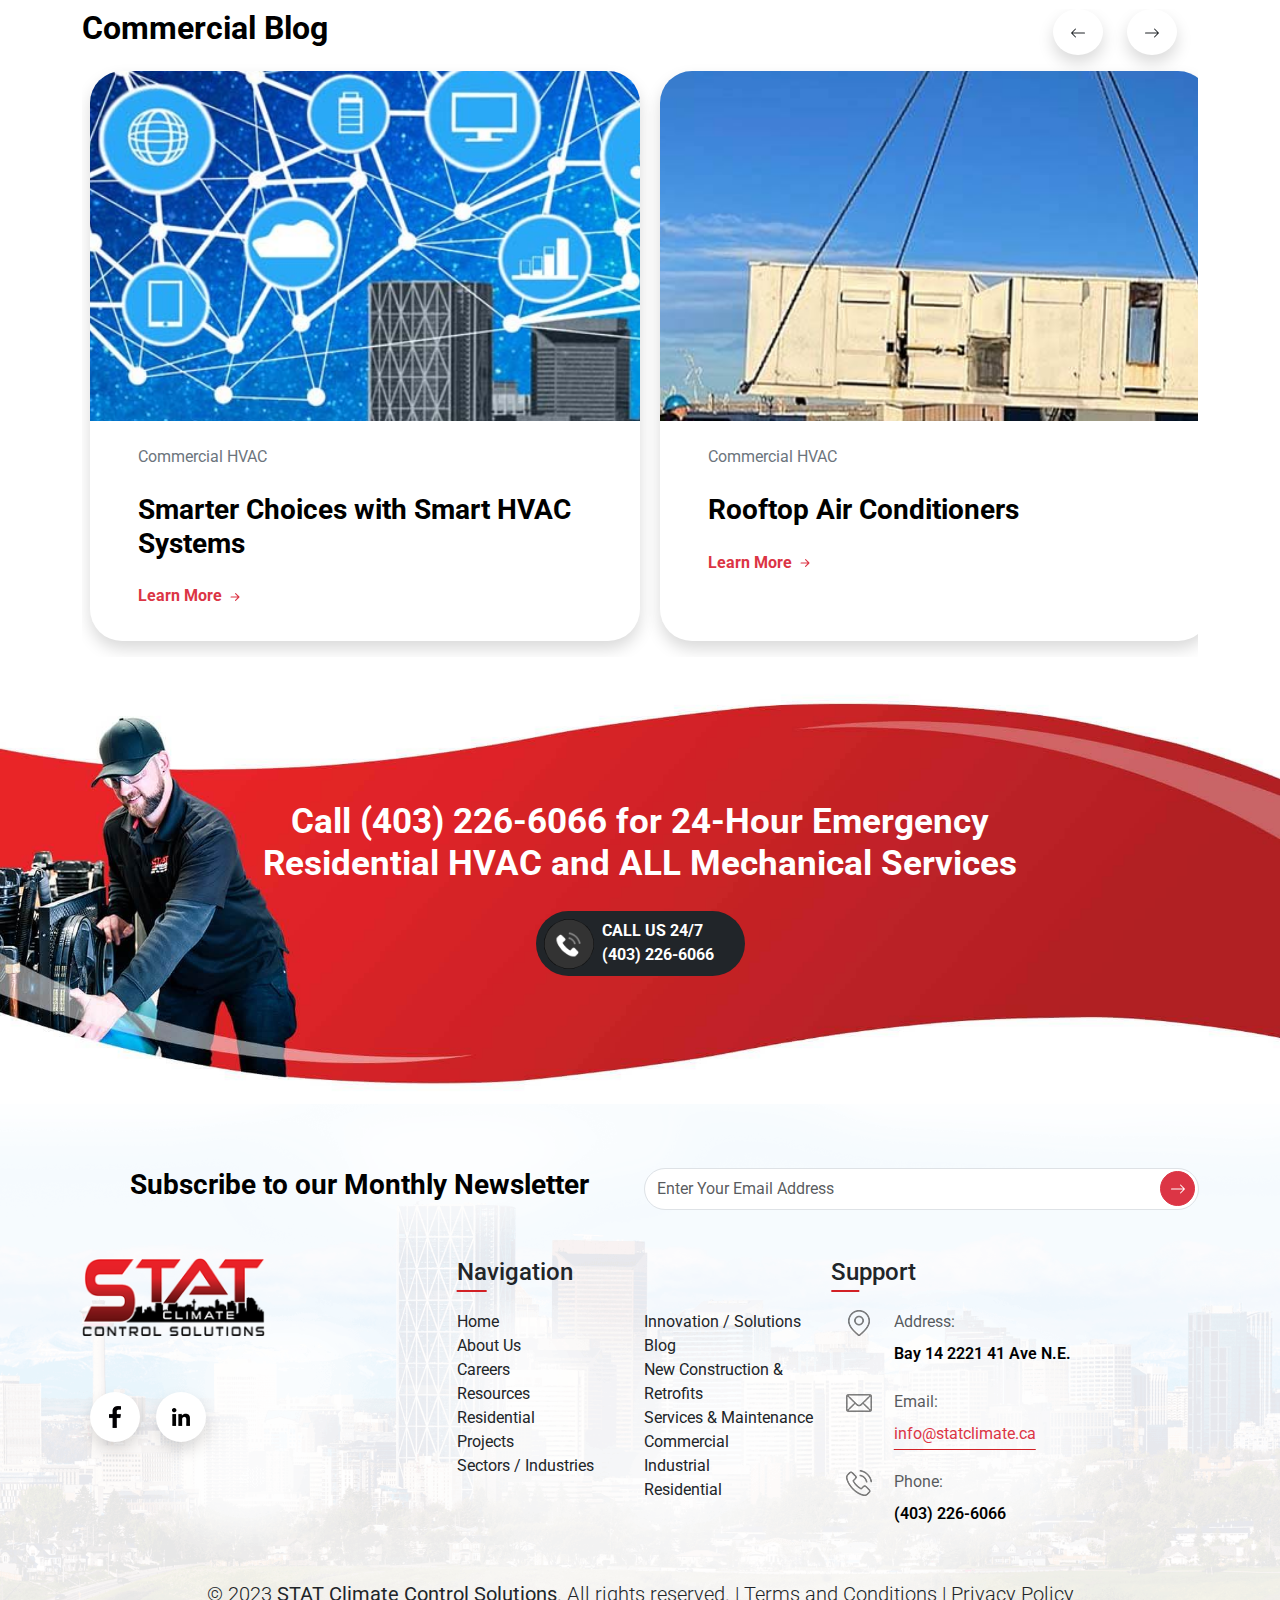
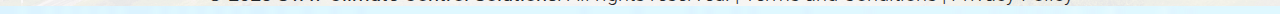
==== commit 712e9901: "update" ====
--- a/index.html
+++ b/index.html
@@ -32,21 +32,15 @@
                     <img src="images/logo.png" alt="stat">
                 </div>
                 <div class="contact-menu">
-                    <div
-                        class="input-group btn-1 d-flex align-items-center p-0 bg-white group-call grup-call rounded-pill shadow">
-                        <a href="(403) 226-6066"
-                            class="btn btn-dark rounded-circle d-flex align-items-center call-button" type="button"
-                            id="button-addon1"><img src="images/phoneIcon.png" alt="phone"></a>
-                        <div class="bg-white px-3 rounded-pill">
-                            <p class="call-us pt-2 pb-0 m-0"><b>CALL US 24/7</b> not only in <b>Emergency</b></p>
-                            <p class="phone-number m-0 pb-0 pt-1"><b>(403) 226-6066</b>
-                            <div class="line"></div>
-                            </p>
-                        </div>
-                    </div>
-                    <a href="(403) 226-6066"
-                        class="btn btn-2 btn-dark rounded-circle d-flex align-items-center call-button2" type="button"
-                        id="button-addon1"><img src="images/phoneIcon.png" alt="phone"></a>
+                    <button class="btn call-btn rounded-pill">
+                        <div class="phone-icon-btn"><img src="images/phoneIcon.png" alt="phone"></div>
+                        <p class="phone-number-btn"><b>CALL US 24/7</b> not only in <b>Emergency</b><br><b
+                                class="number-btn">(403) 226-6066</b>
+                        <div class="line-btn"></div>
+                        </p>
+
+                    </button>
+                    <button class="btn btn-phone-icon"><img src="images/phoneIcon.png" alt="phone"></button>
                     <button class="btn menu-btn bg-transparent border-0" type="button" data-bs-toggle="offcanvas"
                         data-bs-target="#offcanvasRight" aria-controls="offcanvasRight"><img class="menu"
                             src="images/menu.png" alt="menu"></button>
@@ -54,8 +48,8 @@
                     <div class="offcanvas offcanvas-end" tabindex="-1" id="offcanvasRight"
                         aria-labelledby="offcanvasRightLabel">
                         <div class="offcanvas-header">
-                            <h5 class="offcanvas-title" id="offcanvasRightLabel"><img class="w-50" src="images/logo.png" alt="stat"
-                                    class="w-25"></h5>
+                            <h5 class="offcanvas-title" id="offcanvasRightLabel"><img class="w-50" src="images/logo.png"
+                                    alt="stat" class="w-25"></h5>
                             <button type="button" class="btn-close" data-bs-dismiss="offcanvas"
                                 aria-label="Close"></button>
                         </div>
@@ -96,12 +90,13 @@
                                 iscing elit. Donec non mi tincidunt,
                                 consectetur nibh ac nun.</p>
 
-                               <a href="#" class="btn my-btn rounded-pill">Contact Us <div class="arrow"><svg xmlns="http://www.w3.org/2000/svg" width="16" height="16" fill="currentColor" class="bi bi-arrow-right"
-                                viewBox="0 0 16 16">
-                                <path fill-rule="evenodd"
-                                    d="M1 8a.5.5 0 0 1 .5-.5h11.793l-3.147-3.146a.5.5 0 0 1 .708-.708l4 4a.5.5 0 0 1 0 .708l-4 4a.5.5 0 0 1-.708-.708L13.293 8.5H1.5A.5.5 0 0 1 1 8z" />
-                            </svg></div></a>
-                            
+                            <a href="#" class="btn my-btn rounded-pill">Contact Us <div class="arrow"><svg
+                                        xmlns="http://www.w3.org/2000/svg" width="16" height="16" fill="currentColor"
+                                        class="bi bi-arrow-right" viewBox="0 0 16 16">
+                                        <path fill-rule="evenodd"
+                                            d="M1 8a.5.5 0 0 1 .5-.5h11.793l-3.147-3.146a.5.5 0 0 1 .708-.708l4 4a.5.5 0 0 1 0 .708l-4 4a.5.5 0 0 1-.708-.708L13.293 8.5H1.5A.5.5 0 0 1 1 8z" />
+                                    </svg></div></a>
+
                         </div>
                     </div>
 
@@ -236,16 +231,16 @@
                             </div>
                         </div>
                     </div>
-                    <div class="location-phone">
-                        <a href="(403) 226-6066"
-                            class="btn locat-btn mt-4 text-center mx-auto text-lg-start ms-lg-4 rounded-pill d-flex">
-                            <img class="call" src="images/location-phone.png" alt="(403) 226-6066">
-                            <div class="location-btn-content text-start ps-3">
-                                <p class="m-0 text-white">Phone:</p>
-                                <h5 class="text-white">(403) 226-6066</h5>
-                            </div>
-                        </a>
-                    </div>
+
+                    <button class="btn location-btn-phone rounded-pill">
+                        <div class="location-icon-btn"><img src="images/location-phone.png" alt="Location"></div>
+                        <div class="location-btn-content text-start">
+                            <p class="text-white">Phone:</p>
+                            <h5 class="text-white">(403) 226-6066</h5>
+                        </div>
+                        </p>
+
+                    </button>
                 </div>
                 <div class="col-12 col-lg-6">
                     <div class="mapL mx-auto text-center">
@@ -899,7 +894,7 @@
                             tasks within the agreed upon schedule
                             and reduce disruptions.</p>
                     </div>
-                
+
                 </div>
                 <div class="d-flex align-items-center pt-4 ms-4">
                     <div class="circle-box rounded-circle">
@@ -921,7 +916,7 @@
                         <p class="fw-semibold">we don't cut corners! We perform all
                             work to industry standards.</p>
                     </div>
-                
+
                 </div>
                 <div class="d-flex align-items-center pt-4 ms-4">
                     <div class="circle-box rounded-circle">
@@ -947,8 +942,8 @@
                     </div>
 
                 </div>
-                
-                
+
+
             </div>
         </div>
     </section>
@@ -1068,8 +1063,9 @@
                             a building may experience reducing productivity
                             and revenue.
                         </p>
-                        <a href="#" class="btn my-btn learn-more rounded-pill">Learn More <div class="arrow"><svg xmlns="http://www.w3.org/2000/svg"
-                                    width="16" height="16" fill="currentColor" class="bi bi-arrow-right" viewBox="0 0 16 16">
+                        <a href="#" class="btn my-btn learn-more rounded-pill">Learn More <div class="arrow"><svg
+                                    xmlns="http://www.w3.org/2000/svg" width="16" height="16" fill="currentColor"
+                                    class="bi bi-arrow-right" viewBox="0 0 16 16">
                                     <path fill-rule="evenodd"
                                         d="M1 8a.5.5 0 0 1 .5-.5h11.793l-3.147-3.146a.5.5 0 0 1 .708-.708l4 4a.5.5 0 0 1 0 .708l-4 4a.5.5 0 0 1-.708-.708L13.293 8.5H1.5A.5.5 0 0 1 1 8z" />
                                 </svg></div></a>
@@ -1093,8 +1089,9 @@
                             humidity levels upgrading upon
                             traditional or antiquated systems.
                         </p>
-                        <a href="#" class="btn my-btn learn-more rounded-pill">Learn More <div class="arrow"><svg xmlns="http://www.w3.org/2000/svg"
-                                    width="16" height="16" fill="currentColor" class="bi bi-arrow-right" viewBox="0 0 16 16">
+                        <a href="#" class="btn my-btn learn-more rounded-pill">Learn More <div class="arrow"><svg
+                                    xmlns="http://www.w3.org/2000/svg" width="16" height="16" fill="currentColor"
+                                    class="bi bi-arrow-right" viewBox="0 0 16 16">
                                     <path fill-rule="evenodd"
                                         d="M1 8a.5.5 0 0 1 .5-.5h11.793l-3.147-3.146a.5.5 0 0 1 .708-.708l4 4a.5.5 0 0 1 0 .708l-4 4a.5.5 0 0 1-.708-.708L13.293 8.5H1.5A.5.5 0 0 1 1 8z" />
                                 </svg></div></a>
@@ -1128,8 +1125,9 @@
                             pesticides, etc) by not allowing
                             anything to enter the water supply in low flow conditions.
                         </p>
-                        <a href="#" class="btn my-btn learn-more rounded-pill">Learn More <div class="arrow"><svg xmlns="http://www.w3.org/2000/svg"
-                                    width="16" height="16" fill="currentColor" class="bi bi-arrow-right" viewBox="0 0 16 16">
+                        <a href="#" class="btn my-btn learn-more rounded-pill">Learn More <div class="arrow"><svg
+                                    xmlns="http://www.w3.org/2000/svg" width="16" height="16" fill="currentColor"
+                                    class="bi bi-arrow-right" viewBox="0 0 16 16">
                                     <path fill-rule="evenodd"
                                         d="M1 8a.5.5 0 0 1 .5-.5h11.793l-3.147-3.146a.5.5 0 0 1 .708-.708l4 4a.5.5 0 0 1 0 .708l-4 4a.5.5 0 0 1-.708-.708L13.293 8.5H1.5A.5.5 0 0 1 1 8z" />
                                 </svg></div></a>
@@ -1154,8 +1152,9 @@
                             repair refrigeration equipment and are trucks are stocked with most parts needed for quick
                             service.
                         </p>
-                        <a href="#" class="btn my-btn learn-more rounded-pill">Learn More <div class="arrow"><svg xmlns="http://www.w3.org/2000/svg"
-                                    width="16" height="16" fill="currentColor" class="bi bi-arrow-right" viewBox="0 0 16 16">
+                        <a href="#" class="btn my-btn learn-more rounded-pill">Learn More <div class="arrow"><svg
+                                    xmlns="http://www.w3.org/2000/svg" width="16" height="16" fill="currentColor"
+                                    class="bi bi-arrow-right" viewBox="0 0 16 16">
                                     <path fill-rule="evenodd"
                                         d="M1 8a.5.5 0 0 1 .5-.5h11.793l-3.147-3.146a.5.5 0 0 1 .708-.708l4 4a.5.5 0 0 1 0 .708l-4 4a.5.5 0 0 1-.708-.708L13.293 8.5H1.5A.5.5 0 0 1 1 8z" />
                                 </svg></div></a>
@@ -1185,11 +1184,12 @@
                             All HVAC maintenance includes extensive quality control to ensure your budget isn’t
                             exceeded.
                         </p>
-                    <a href="#" class="btn my-btn learn-more rounded-pill">Learn More <div class="arrow"><svg xmlns="http://www.w3.org/2000/svg"
-                                width="16" height="16" fill="currentColor" class="bi bi-arrow-right" viewBox="0 0 16 16">
-                                <path fill-rule="evenodd"
-                                    d="M1 8a.5.5 0 0 1 .5-.5h11.793l-3.147-3.146a.5.5 0 0 1 .708-.708l4 4a.5.5 0 0 1 0 .708l-4 4a.5.5 0 0 1-.708-.708L13.293 8.5H1.5A.5.5 0 0 1 1 8z" />
-                            </svg></div></a>
+                        <a href="#" class="btn my-btn learn-more rounded-pill">Learn More <div class="arrow"><svg
+                                    xmlns="http://www.w3.org/2000/svg" width="16" height="16" fill="currentColor"
+                                    class="bi bi-arrow-right" viewBox="0 0 16 16">
+                                    <path fill-rule="evenodd"
+                                        d="M1 8a.5.5 0 0 1 .5-.5h11.793l-3.147-3.146a.5.5 0 0 1 .708-.708l4 4a.5.5 0 0 1 0 .708l-4 4a.5.5 0 0 1-.708-.708L13.293 8.5H1.5A.5.5 0 0 1 1 8z" />
+                                </svg></div></a>
                     </div>
                 </div>
             </div>
@@ -1211,17 +1211,17 @@
                 your daily routine. That's why STAT Climate Control Solutions is here to help with emergency repair
                 services, available
                 24 hours, 7 days a week.</p>
-            <div
-                class="input-group w-50 mx-auto btn-3 dispay d-flex align-items-center p-0 bg-white group-call rounded-pill shadow">
-                <a href="(403) 226-6066" class="btn btn-dark rounded-circle d-flex align-items-center call-button"
-                    type="button" id="button-addon1"><img src="images/phoneIcon.png" alt="phone"></a>
-                <div class="bg-white w-75 px-3 rounded-pill">
-                    <p class="call-us call-us2 pt-2 pb-0 m-0 fw-bold">Call STAT Climate Control Solutions at <span
-                            class="number">(403) 226-6066</span> now <br>
-                        and
-                        let us help you get back to a comfortable life.</p>
-                </div>
-            </div>
+
+            <button class="btn call-btn hours-call mx-auto shadow rounded-pill">
+                <div class="phone-icon-btn"><img src="images/phoneIcon.png" alt="phone"></div>
+                <p class="phone-number-btn px-4 pe-5 fw-semibold text-center">Call STAT Climate Control Solutions at <span class="number">(403)
+                        226-6066</span> now <br>
+                    and
+                    let us help you get back to a comfortable life.
+                </p>
+
+            </button>
+            
             <div class="position">
                 <div class="mobile-btn-24">
                     <img class="mobile-phone" src="images/mobile-icon.png" alt="stat">
@@ -1258,8 +1258,9 @@
                             and maintenance.
                         </p>
                         <div class="text-center text-lg-start mx-auto mx-lg-0 pb-4">
-                            <a href="#" class="btn my-btn learn-more rounded-pill">Learn More <div class="arrow"><svg xmlns="http://www.w3.org/2000/svg"
-                                        width="16" height="16" fill="currentColor" class="bi bi-arrow-right" viewBox="0 0 16 16">
+                            <a href="#" class="btn my-btn learn-more rounded-pill">Learn More <div class="arrow"><svg
+                                        xmlns="http://www.w3.org/2000/svg" width="16" height="16" fill="currentColor"
+                                        class="bi bi-arrow-right" viewBox="0 0 16 16">
                                         <path fill-rule="evenodd"
                                             d="M1 8a.5.5 0 0 1 .5-.5h11.793l-3.147-3.146a.5.5 0 0 1 .708-.708l4 4a.5.5 0 0 1 0 .708l-4 4a.5.5 0 0 1-.708-.708L13.293 8.5H1.5A.5.5 0 0 1 1 8z" />
                                     </svg></div></a>
@@ -1548,19 +1549,11 @@
         <img class="w-100 rot img-maintin" src="images/shape7.png" alt="stat">
         <h1 class="text-center fw-bold text-white">Call (403) 226-6066 for 24-Hour Emergency <br class="br">
             Residential HVAC and ALL Mechanical Services</h1>
-        <div
-            class="input-group btn-4 d-flex align-items-center p-0 bg-dark group-call group-call-1 mx-auto text-center rounded-pill shadow">
-            <a href="(403) 226-6066"
-                class="btn btn-pad ms-0 text-white rounded-circle d-flex align-items-center call-button1 pb-3"
-                type="button" id="button-addon1"><img src="images/black-phone.png" alt="phone"></a>
-            <div class="bg-dark px-3 rounded-pill text-white">
-                <p class="call-us pb-0 m-0"><b>CALL US 24/7</b></p>
-                <p class="phone-number m-0 pb-0 pt-1"><b>(403) 226-6066</b>
-
-                </p>
-            </div>
-
-        </div>
+                <button class="btn call-btn-2 rounded-pill bg-dark">
+                    <div class="phone-icon-btn-2"><img src="images/black-phone.png" alt="phone"></div>
+                    <p class="phone-number-btn-2"><b>CALL US 24/7</b><br><b>(403) 226-6066</b>
+                    </p>
+                </button>
         <img class="w-100 img-maintin" src="images/contact.png" alt="stat">
     </section>
 
--- a/css/style.css
+++ b/css/style.css
@@ -28,6 +28,142 @@
     justify-content: end;
 }
 
+.call-btn {
+    display: flex;
+    background: #fff !important;
+    position: relative;
+    gap: 8px;
+    height: 65px;
+    padding: 7px;
+    padding-right: 15px;
+    margin-top: 7px;
+}
+.call-btn-2 {
+    display: flex;
+    position: relative;
+    gap: 8px;
+    height: 65px;
+    padding: 7px;
+    padding-right: 30px;
+    margin: auto;
+    margin-top: 2%;
+}
+.location-btn {
+    text-align: start;
+}
+.location-btn img {
+    padding-right: 10px;
+}
+.location-btn-phone {
+    display: flex;
+    background: linear-gradient(to right, #e92428, #b02022);
+    position: relative;
+    gap: 8px;
+    height: 65px;
+    padding: 7px;
+    padding-right: 20px;
+    margin-top: 55px;
+    margin-left: 35px;
+    align-items: center;
+}
+.location-icon-btn {
+    width: 40px;
+    height: 40px;
+    display: flex;
+    justify-content: center;
+    align-items: center;
+    margin-left: 5px;
+}
+.location-btn-content {
+    margin-left: 15px;
+}
+.location-btn-content p {
+    padding: 0;
+    margin: 0;
+}
+.location-btn-content h5 {
+    padding: 0;
+    margin: 0;
+}
+.hours-call {
+    position: absolute;
+    left: 50%;
+    transform: translate(-50%);
+    bottom: 10%;
+}
+
+.phone-icon-btn {
+    background: #000;
+    height: 50px;
+    width: 50px;
+    display: flex;
+    justify-content: center;
+    align-items: center;
+    border-radius: 100%;
+}
+.phone-icon-btn-dark {
+    background: #fff;
+    height: 50px;
+    width: 50px;
+    display: flex;
+    justify-content: center;
+    align-items: center;
+    border-radius: 100%;
+}
+.phone-icon-btn-2 {
+    background: #000;
+    height: 50px;
+    width: 50px;
+    display: flex;
+    justify-content: center;
+    align-items: center;
+    border-radius: 100%;
+}
+.phone-icon-btn-2 img {
+    width: 100%;
+}
+
+.phone-number-btn {
+    color: #000;
+    padding: 0;
+    margin: 0;
+    text-align: start;
+}
+.phone-number-btn-2 {
+    color: #fff;
+    padding: 0;
+    margin: 0;
+    text-align: start;
+}
+
+.number-btn {
+    color: #000;
+    padding: 0;
+    margin: 0;
+    text-align: start;
+    font-size: 18px;
+}
+
+.line-btn {
+    width: 90px;
+    height: 2px;
+    background: #d22126;
+    position: absolute;
+    right: 20px;
+    top: 40px;
+}
+
+.btn-phone-icon {
+    background: #000 !important;
+    border-radius: 100%;
+    height: 45px;
+    width: 45px;
+}
+
+.btn-phone-icon img {
+    width: 95%;
+}
+
 .change-mode {
     width: 10%;
 }
@@ -41,6 +177,9 @@
     font-weight: 500;
     align-items: center;
     gap: 8px;
+    width: 125px;
+    height: 45px;
+    padding: 0 5px;
 }
 
 .btn-mode-dark {
@@ -52,6 +191,9 @@
     font-weight: 500;
     align-items: center;
     gap: 8px;
+    width: 125px;
+    height: 45px;
+    padding: 0 5px;
 }
 
 #light {
@@ -80,7 +222,7 @@
 
 .btn-dark-mobile {
     background-color: #000;
-    border: 1px solid #fff;
+    box-shadow: 0 0 4px #fff;
 }
 
 #dark {
@@ -133,34 +275,18 @@
     overflow: hidden;
 }
 
-.call-us {
-    font-size: 13px;
-}
 
 .phone-number {
     font-size: 16px;
     position: relative;
 }
 
-.line {
-    background: #d22126;
-    height: 1.5px;
-    width: 25%;
-    position: absolute;
-    right: 10%;
-    top: 55%;
-}
-
-.call-button {
-    margin-left: 2px;
-}
-
-.call-button img {
-    padding: 20% 0;
-}
+
 
 .menu {
-    width: 80%;
+    width: 60px;
+    height: 60px;
+    margin-top: 5px;
 }
 
 .btn-2 {
@@ -327,20 +453,6 @@
 
 ul.list-mantain {
     list-style: url(../images/list-style.png);
-}
-
-.location-btn {
-    text-align: start;
-    padding-left: 5%;
-}
-
-.locat-btn {
-    background: linear-gradient(to right, #e92428, #b02022);
-    padding-left: 1%;
-    padding-top: 1%;
-    padding-bottom: 1%;
-    transition: all 0.5s;
-    width: 45%;
 }
 
 .locat-btn:hover {
@@ -897,13 +1009,16 @@
     width: 180px;
     color: #fff;
 }
+
 .my-btn:hover .arrow {
     margin-left: 35px;
 }
+
 .learn-more {
     margin: 4% 0;
     width: 172px;
 }
+
 .learn-more:hover {
     width: 182px;
 }--- a/css/responsive.css
+++ b/css/responsive.css
@@ -84,21 +84,17 @@
         width: 33%;
     }
 
-    .group-call {
-        width: 20%;
-    }
-
-    .grup-call {
-        width: 55% !important;
-    }
 
     .group-call-1 {
         margin-top: 2% !important;
     }
 
     .btn-mode {
-        font-size: 10px;
-        padding: 5%;
+        padding: 0 5px;
+    }
+
+    .btn-mode-dark {
+        padding: 0 5px;
     }
 
 
@@ -218,57 +214,12 @@
         font-size: 30px;
     }
 
-    .group-call {
-        height: 70px;
-    }
-
-    .group-call-1 {
-        width: 20% !important;
-    }
-
-    .btn-mode {
-        font-size: 8px;
-        padding: 3%;
-    }
-
-    #light {
-        width: 25px;
-        height: 25px;
-    }
-
-    #dark {
-        width: 25px;
-        height: 25px;
-    }
-
-    .btn-mode-dark {
-        font-size: 8px;
-        padding: 3%;
-    }
-
-    #light-dark {
-        width: 30px;
-        height: 30px;
-    }
-
-    #dark-dark {
-        width: 35px;
-        height: 35px;
-    }
-
-    .call-us {
-        font-size: 10px;
-    }
 
     .icon {
         width: 70px;
         height: 70px;
     }
 
-    .line {
-        width: 20%;
-    }
-
     .phone-number {
         font-size: 14px;
     }
@@ -294,9 +245,6 @@
         width: 100px;
     }
 
-    .locat-btn {
-        width: 65%;
-    }
 
     .red-content {
         padding-left: 1% !important;
@@ -418,6 +366,46 @@
     .my-btn:hover .arrow {
         margin-left: 30px;
     }
+
+    .call-btn {
+        height: 55px;
+        padding: 5px;
+        padding-right: 12px;
+        margin-top: 7px;
+    }
+    .call-btn-2 {
+        margin-top: 3%;
+    }
+    .phone-icon-btn {
+        height: 45px;
+        width: 45px;
+    }
+
+    .phone-icon-btn img {
+        width: 50%;
+    }
+
+    .phone-number-btn {
+        font-size: 13px;
+    }
+
+    .number-btn {
+        font-size: 15px;
+    }
+
+    .line-btn {
+        top: 35px;
+    }
+
+    .menu {
+        width: 55px;
+        height: 55px;
+        margin-top: 2px;
+    }
+        .location-btn img {
+            padding-right: 0;
+            width: 15%;
+        }
 }
 
 @media only screen and (max-width: 1192px) {
@@ -434,9 +422,10 @@
         right: -14%;
         top: 8%;
     }
-        .logo img {
-            width: 58%;
-        }
+
+    .logo img {
+        width: 58%;
+    }
 
 }
 
@@ -485,12 +474,12 @@
         transform: translate(0, 160%);
     }
 
-    .group-call {
-        width: 25% !important;
-    }
-
-    .grup-call {
-        width: 60% !important;
+    .btn-mode {
+        width: 120px;
+    }
+
+    .btn-mode-dark {
+        width: 120px;
     }
 }
 
@@ -627,6 +616,10 @@
         text-decoration-color: transparent;
     }
 
+    .btn-phone-icon {
+        display: none;
+    }
+
 }
 
 @media only screen and (max-width: 992px) {
@@ -656,14 +649,14 @@
     }
 
     .btn-mode {
-        padding: 5%;
-        font-size: 0;
+        padding: 4px;
+        height: fit-content;
         width: fit-content;
     }
 
     .btn-mode-dark {
-        padding: 5%;
-        font-size: 0;
+        padding: 4px;
+        height: fit-content;
         width: fit-content;
     }
 
@@ -706,12 +699,6 @@
         font-size: 35px;
     }
 
-    .group-call-1 {
-        width: 30% !important;
-        margin-top: 5% !important;
-        margin-bottom: 5% !important;
-    }
-
     .mobile-btn-24 {
         display: block;
         width: 70%;
@@ -758,10 +745,6 @@
     .btn-4 {
         width: 40%;
         margin-top: 5%;
-    }
-
-    .menu {
-        width: 55%;
     }
 
     .menu-btn {
@@ -820,14 +803,16 @@
         transform: rotate(0deg);
     }
 
-
+    .menu {
+        width: 45px;
+        height: 45px;
+        margin-top: 0;
+        margin-left: 15px;
+        margin-right: 15px;
+    }
 
     .man {
         padding-top: 10%;
-    }
-
-    .locat-btn {
-        width: 40%;
     }
 
     .card-about {
@@ -882,13 +867,31 @@
         width: 68%;
     }
 
+    .call-btn {
+        display: none;
+    }
+    .location-btn img {
+        padding-right: 10px;
+    }
+
+    .location-btn-phone {
+      margin: auto;
+        margin-top: 55px;
+    }
+
+    .location-btn-content p {
+        font-size: 15px;
+    }
+
+    .location-btn-content h5 {
+        font-size: 18px;
+    }
 }
 
 @media only screen and (max-width: 768px) {
-
-    .menu {
-        width: 48%;
-    }
+    .location-btn img {
+            width: 20%;
+        }
 
     .btn-4 {
         margin-top: 1%;
@@ -959,10 +962,6 @@
         transform: rotate(-5deg);
     }
 
-    .locat-btn {
-        width: 60%;
-    }
-
     .second-card-about {
         display: none;
     }
@@ -979,6 +978,37 @@
         font-size: 12px !important;
     }
 
+}
+@media only screen and (max-width: 576px) {
+    .location-btn img {
+            width: 10%;
+        }
+}
+
+@media only screen and (max-width: 572px) {
+    .menu {
+        width: 40px;
+        height: 40px;
+    }
+
+    .btn-phone-icon {
+        width: 40px;
+        height: 40px;
+    }
+
+    .btn-phone-icon img {
+        width: 100%;
+    }
+
+    .btn-mode {
+        height: 45px;
+        width: 45px;
+    }
+
+    .btn-mode-dark {
+        height: 40px;
+        width: 40px;
+    }
 }
 
 @media only screen and (max-width: 550px) {
@@ -1075,10 +1105,6 @@
 
     .logo img {
         width: 78%;
-    }
-
-    .menu {
-        width: 45%;
     }
 
     .btn-2 {
@@ -1112,10 +1138,6 @@
         margin: 2% 0;
     }
 
-    .locat-btn {
-        width: 80%;
-    }
-
     .choose-content h5 {
         font-size: 15px;
         padding-left: 8% !important;
@@ -1135,10 +1157,9 @@
 }
 
 @media only screen and (max-width: 392px) {
-    #light {
-        width: 28px;
-        height: 28px;
-    }
+    .location-btn img {
+            width: 15%;
+        }
 
     .btn-red {
         width: 42%;
